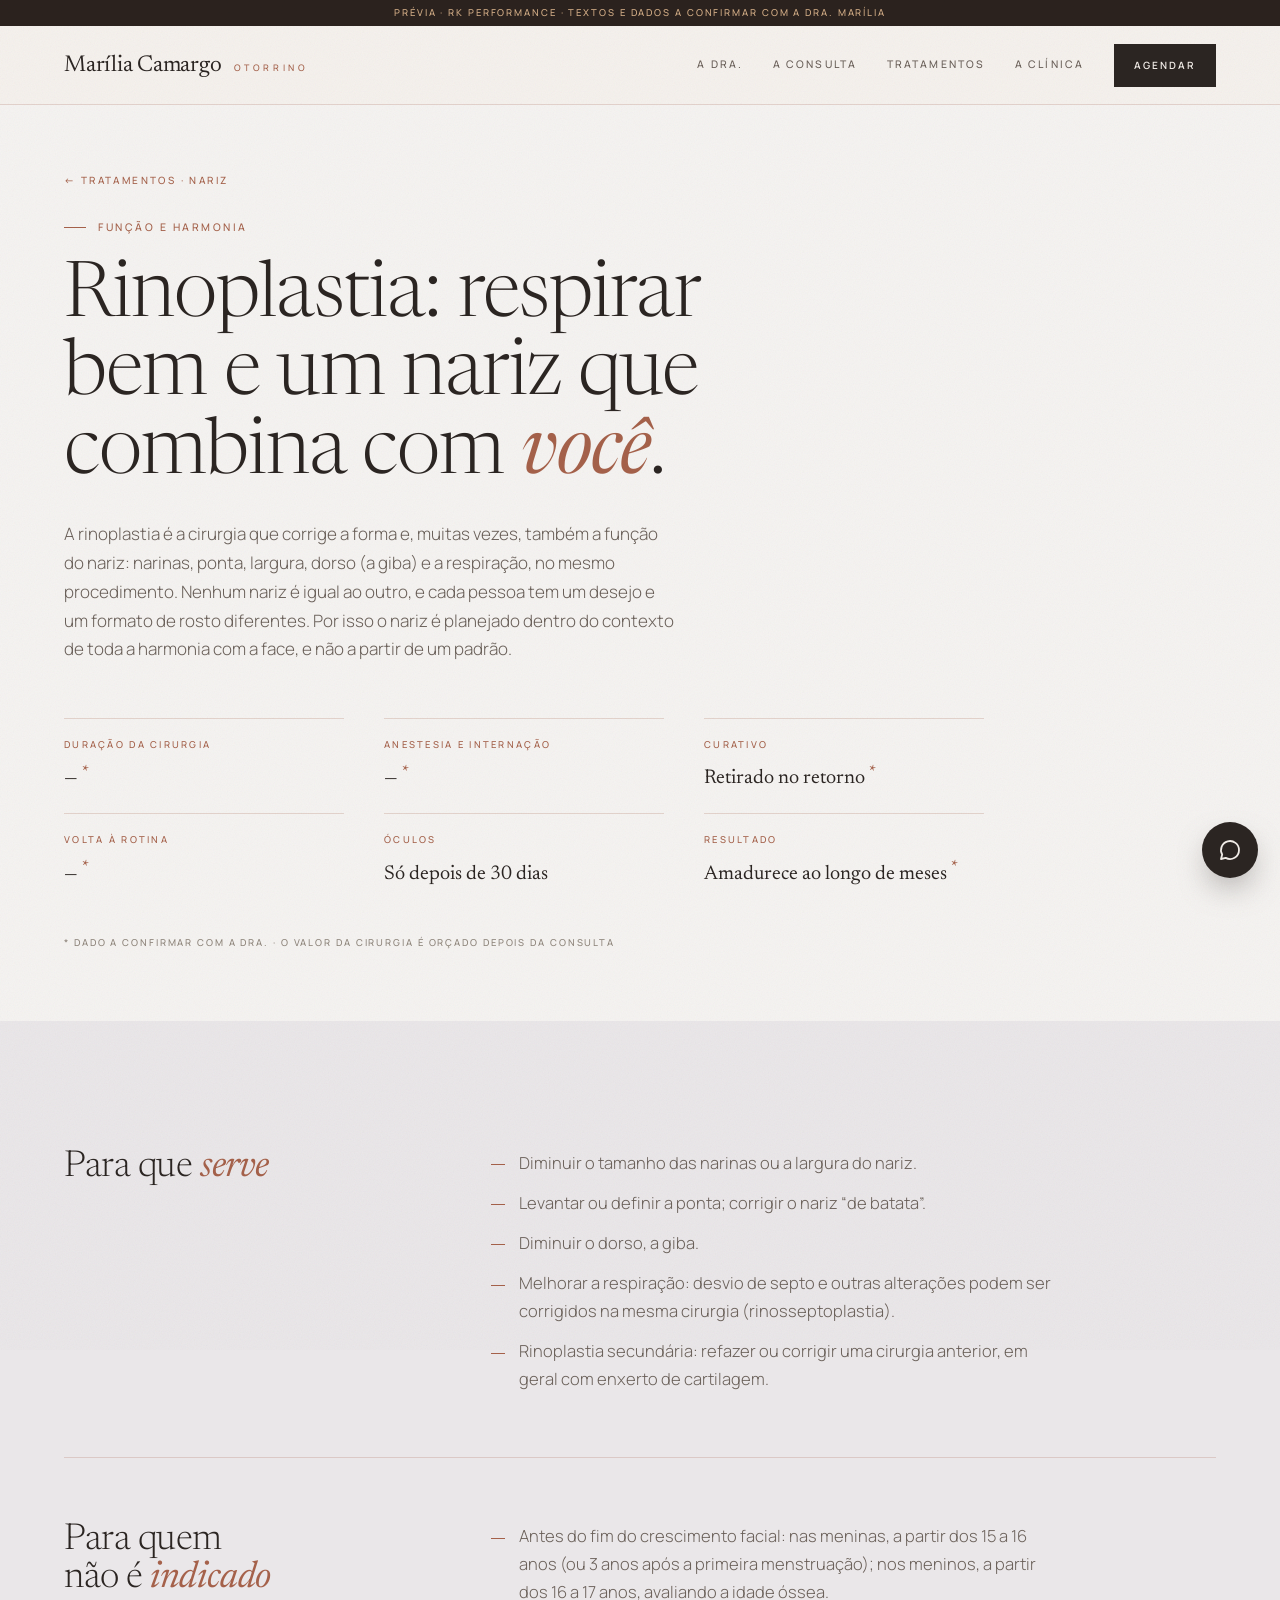
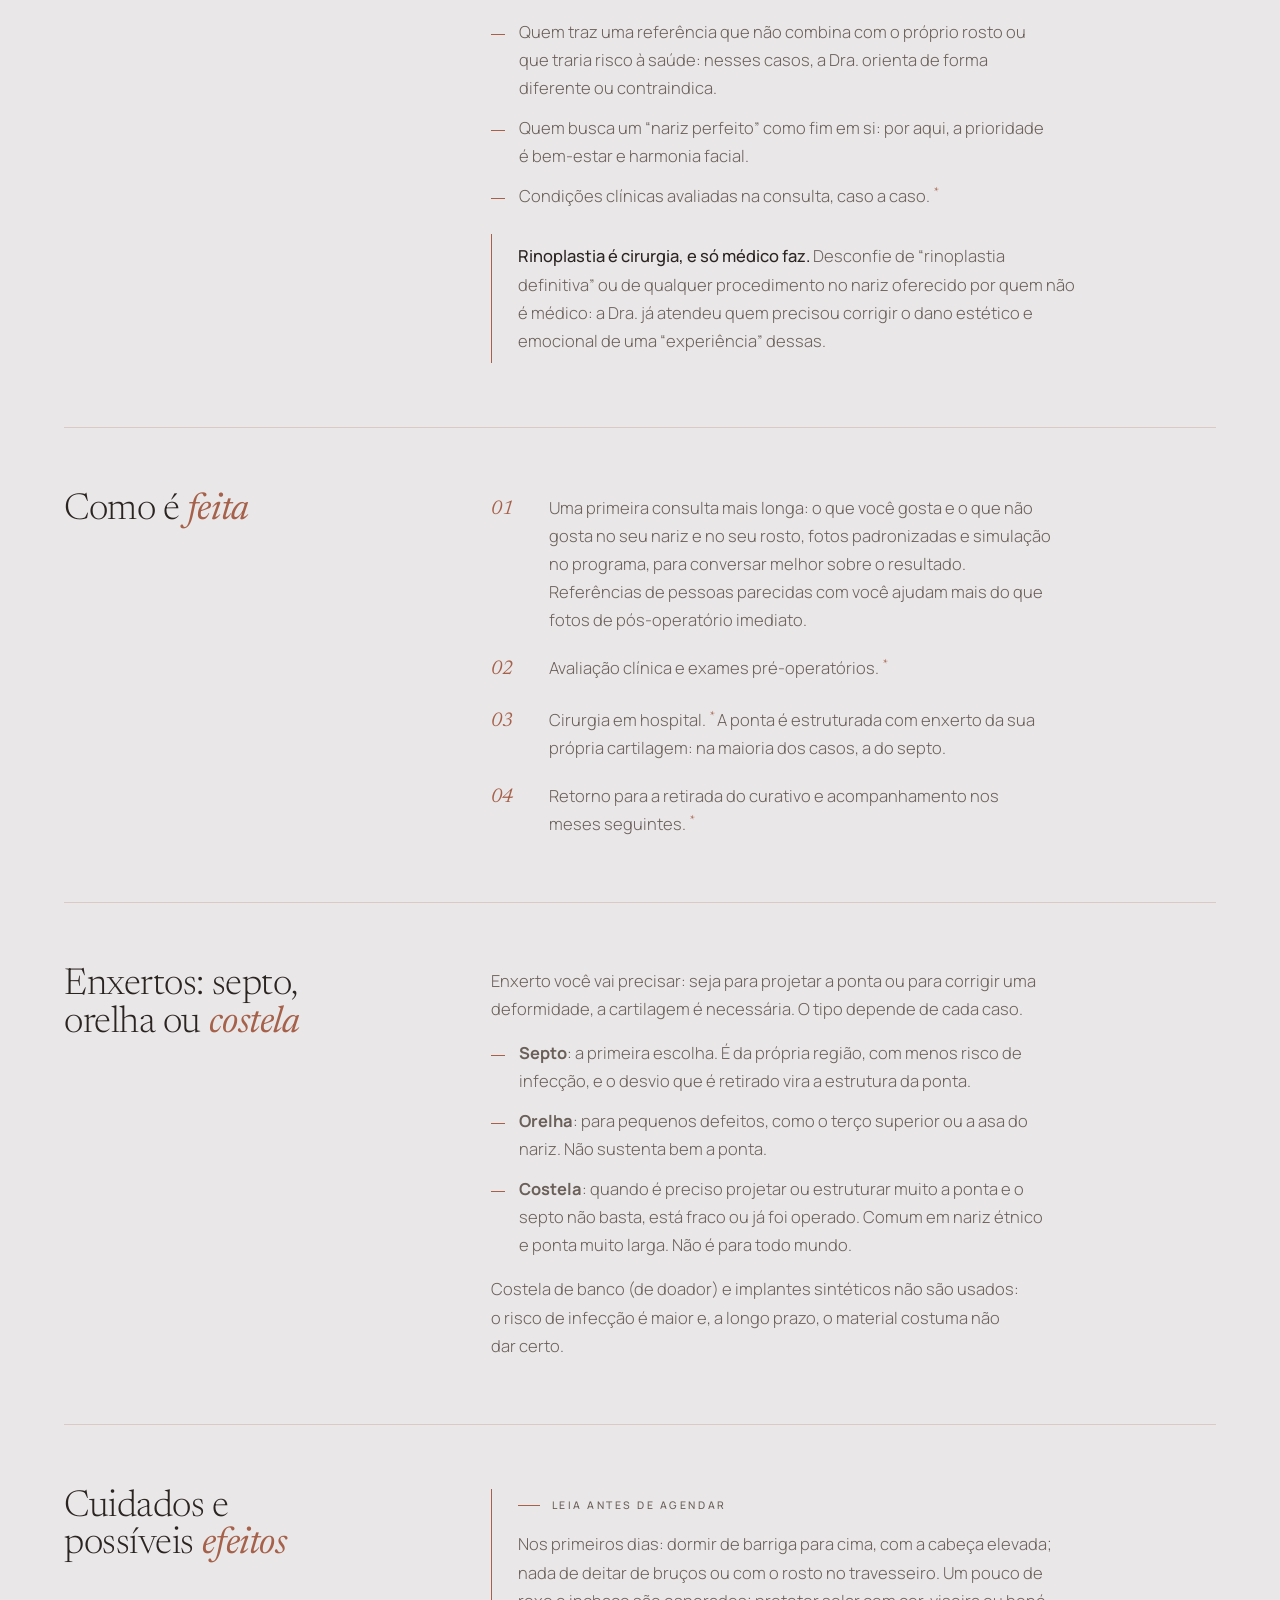
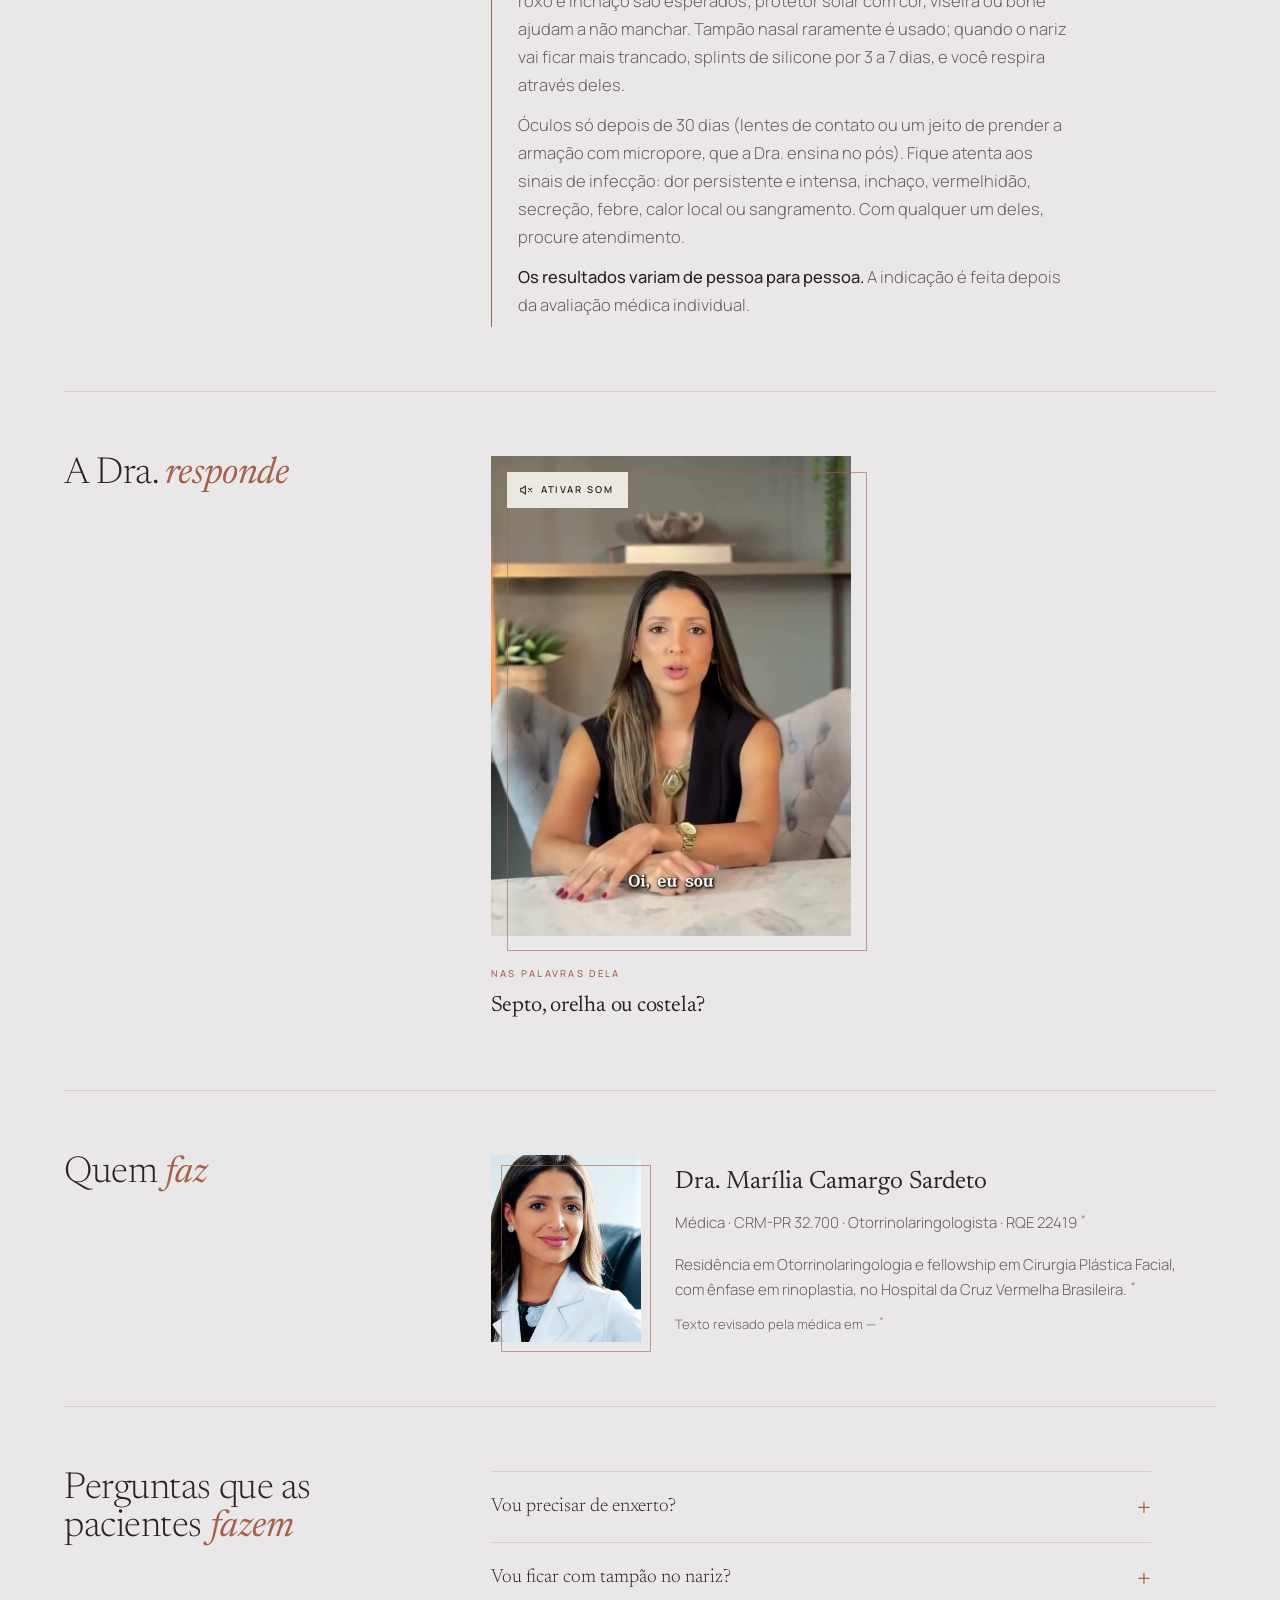
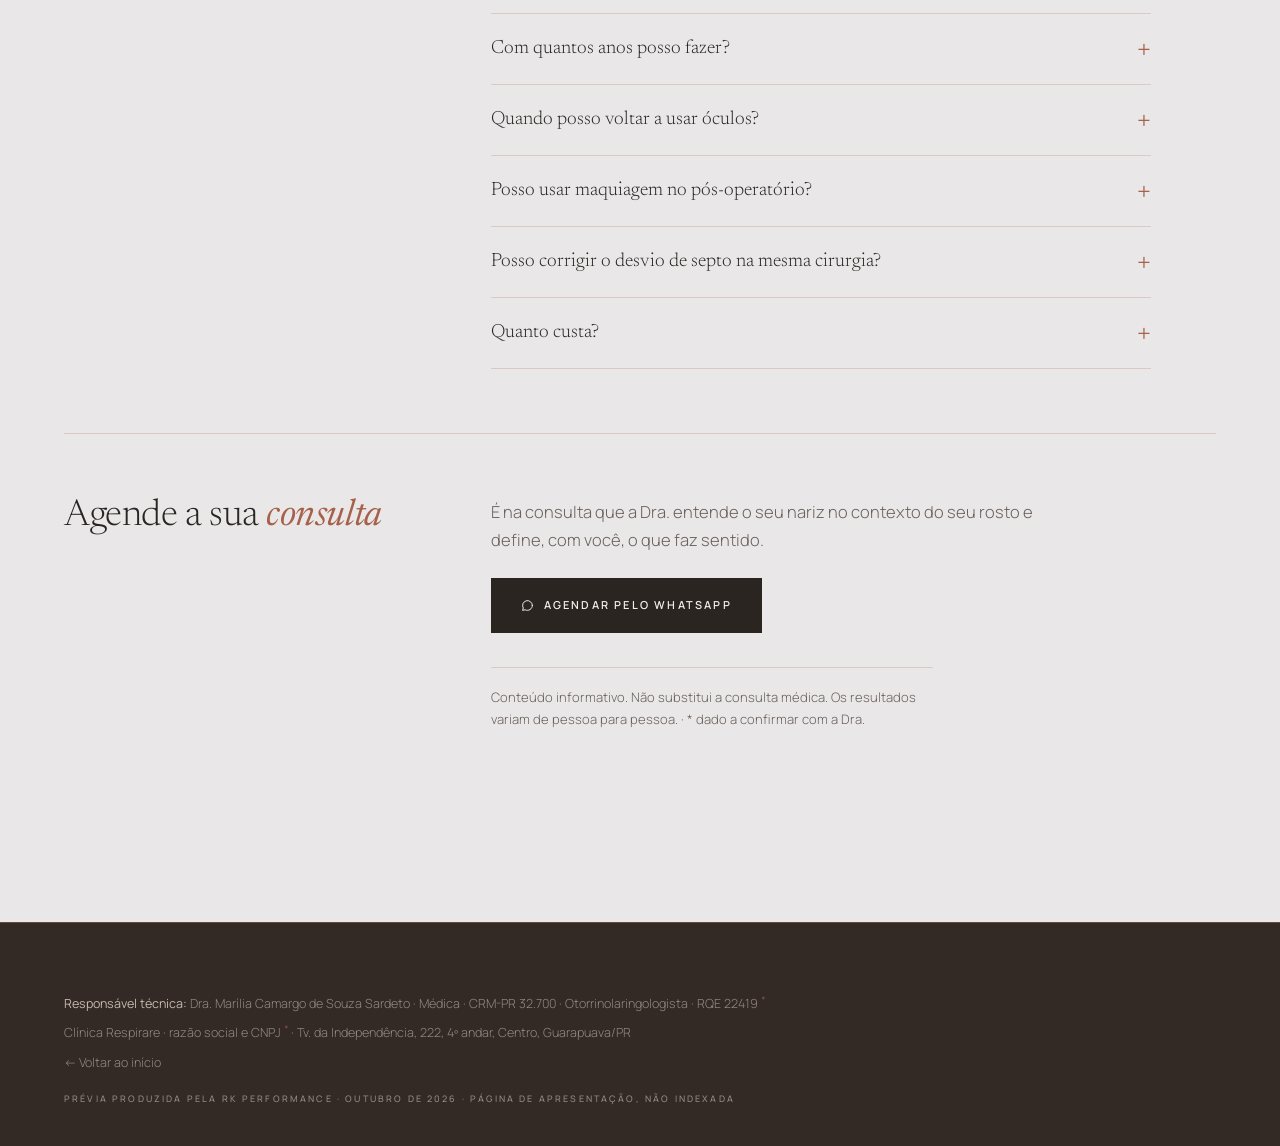
==== rinoplastia-guarapuava/index.html @ e353c678 "Prévia v1: home + página de rinoplastia (Dra. Marília Camargo, Guarapuava) Sistema visual claro (New" ====
<!DOCTYPE html>
<html lang="pt-BR">
<head>
<meta charset="utf-8">
<meta name="viewport" content="width=device-width, initial-scale=1, viewport-fit=cover">
<title>Rinoplastia em Guarapuava · Dra. Marília Camargo, Otorrinolaringologista</title>
<meta name="description" content="Rinoplastia com médica otorrinolaringologista e fellowship em cirurgia plástica facial, no Centro de Guarapuava. Para que serve, como é feita, enxertos, cuidados e dúvidas comuns. Dra. Marília Camargo, CRM-PR 32.700, RQE 22419.">
<meta name="robots" content="noindex, nofollow">
<meta name="theme-color" content="#F5F3F1">
<meta property="og:type" content="article">
<meta property="og:title" content="Rinoplastia em Guarapuava · Dra. Marília Camargo">
<meta property="og:description" content="Respirar bem e um nariz que combina com você. Função e harmonia na mesma cirurgia, com avaliação médica individual.">
<meta property="og:image" content="https://joaovitorrk.github.io/marilia-camargo-site/media/og.jpg">
<meta property="og:locale" content="pt_BR">
<link rel="icon" href="data:image/svg+xml,%3Csvg xmlns='http://www.w3.org/2000/svg' viewBox='0 0 64 64'%3E%3Ccircle cx='32' cy='32' r='32' fill='%23F5F3F1'/%3E%3Ctext x='32' y='41' font-family='Georgia,serif' font-style='italic' font-size='26' fill='%23A5614A' text-anchor='middle'%3EMC%3C/text%3E%3C/svg%3E">
<link rel="preconnect" href="https://fonts.googleapis.com">
<link rel="preconnect" href="https://fonts.gstatic.com" crossorigin>
<link href="https://fonts.googleapis.com/css2?family=Newsreader:ital,opsz,wght@0,6..72,300;0,6..72,400;1,6..72,300;1,6..72,400&family=Manrope:wght@300;400;500;600&display=swap" rel="stylesheet">
<link rel="stylesheet" href="../assets/site.css">
</head>
<body class="pagina">
<div class="grao" aria-hidden="true"></div>

<div class="aviso"><span class="longo">Prévia · RK Performance · textos e dados a confirmar com a Dra. Marília</span><span class="curto">Prévia · RK Performance · a confirmar</span></div>

<header class="topo solido" id="topo">
  <a class="marca" href="../" aria-label="Dra. Marília Camargo, início"><span class="n">Marília Camargo</span><span class="i">Otorrino</span></a>
  <nav aria-label="Seções">
    <a class="lk" href="../#sobre">A Dra.</a>
    <a class="lk" href="../#consulta">A consulta</a>
    <a class="lk" href="../#tratamentos">Tratamentos</a>
    <a class="lk" href="../#consultorio">A clínica</a>
    <a class="btn pq" href="#" data-demo="wa" data-msg="Olá! Vim pelo site — Rinoplastia. Quero agendar uma consulta com a Dra. Marília.">Agendar</a>
  </nav>
</header>

<main>
<section class="claro pagina-topo">
  <div class="wrap">
    <a class="voltar" href="../#tratamentos">← Tratamentos · Nariz</a>
    <p class="rot">Função e harmonia</p>
    <h1>Rinoplastia: respirar bem e um nariz que combina com <em>você</em>.</h1>
    <p class="lede">A rinoplastia é a cirurgia que corrige a forma e, muitas vezes, também a função do nariz: narinas, ponta, largura, dorso (a giba) e a respiração, no mesmo procedimento. Nenhum nariz é igual ao outro, e cada pessoa tem um desejo e um formato de rosto diferentes. Por isso o nariz é planejado dentro do contexto de toda a harmonia com a face, e não a partir de um padrão.</p>
    <dl class="ficha" aria-label="Ficha rápida">
      <div><dt>Duração da cirurgia</dt><dd>—<sup class="conf" title="A confirmar">*</sup></dd></div>
      <div><dt>Anestesia e internação</dt><dd>—<sup class="conf" title="A confirmar">*</sup></dd></div>
      <div><dt>Curativo</dt><dd>Retirado no retorno<sup class="conf" title="Prazo a confirmar">*</sup></dd></div>
      <div><dt>Volta à rotina</dt><dd>—<sup class="conf" title="A confirmar">*</sup></dd></div>
      <div><dt>Óculos</dt><dd>Só depois de 30 dias</dd></div>
      <div><dt>Resultado</dt><dd>Amadurece ao longo de meses<sup class="conf" title="A confirmar">*</sup></dd></div>
    </dl>
    <p class="nota-conf">* dado a confirmar com a Dra. · o valor da cirurgia é orçado depois da consulta</p>
  </div>
</section>

<section class="greige">
  <div class="wrap">

    <div class="bloco">
      <h2 class="rv">Para que <em>serve</em></h2>
      <div class="texto rv d1">
        <ul class="lista">
          <li>Diminuir o tamanho das narinas ou a largura do nariz.</li>
          <li>Levantar ou definir a ponta; corrigir o nariz “de batata”.</li>
          <li>Diminuir o dorso, a giba.</li>
          <li>Melhorar a respiração: desvio de septo e outras alterações podem ser corrigidos na mesma cirurgia (rinosseptoplastia).</li>
          <li>Rinoplastia secundária: refazer ou corrigir uma cirurgia anterior, em geral com enxerto de cartilagem.</li>
        </ul>
      </div>
    </div>

    <div class="bloco">
      <h2 class="rv">Para quem não é <em>indicado</em></h2>
      <div class="texto rv d1">
        <ul class="lista">
          <li>Antes do fim do crescimento facial: nas meninas, a partir dos 15 a 16 anos (ou 3 anos após a primeira menstruação); nos meninos, a partir dos 16 a 17 anos, avaliando a idade óssea.</li>
          <li>Quem traz uma referência que não combina com o próprio rosto ou que traria risco à saúde: nesses casos, a Dra. orienta de forma diferente ou contraindica.</li>
          <li>Quem busca um “nariz perfeito” como fim em si: por aqui, a prioridade é bem-estar e harmonia facial.</li>
          <li>Condições clínicas avaliadas na consulta, caso a caso.<sup class="conf" title="A confirmar">*</sup></li>
        </ul>
        <div class="aviso-bloco" style="margin-top:24px">
          <p><b>Rinoplastia é cirurgia, e só médico faz.</b> Desconfie de “rinoplastia definitiva” ou de qualquer procedimento no nariz oferecido por quem não é médico: a Dra. já atendeu quem precisou corrigir o dano estético e emocional de uma “experiência” dessas.</p>
        </div>
      </div>
    </div>

    <div class="bloco">
      <h2 class="rv">Como é <em>feita</em></h2>
      <div class="texto rv d1">
        <ol class="passos">
          <li><span>Uma primeira consulta mais longa: o que você gosta e o que não gosta no seu nariz e no seu rosto, fotos padronizadas e simulação no programa, para conversar melhor sobre o resultado. Referências de pessoas parecidas com você ajudam mais do que fotos de pós-operatório imediato.</span></li>
          <li><span>Avaliação clínica e exames pré-operatórios.<sup class="conf" title="A confirmar">*</sup></span></li>
          <li><span>Cirurgia em hospital.<sup class="conf" title="Hospital, anestesia e duração a confirmar">*</sup> A ponta é estruturada com enxerto da sua própria cartilagem: na maioria dos casos, a do septo.</span></li>
          <li><span>Retorno para a retirada do curativo e acompanhamento nos meses seguintes.<sup class="conf" title="Prazos a confirmar">*</sup></span></li>
        </ol>
      </div>
    </div>

    <div class="bloco">
      <h2 class="rv">Enxertos: septo, orelha ou <em>costela</em></h2>
      <div class="texto rv d1">
        <p>Enxerto você vai precisar: seja para projetar a ponta ou para corrigir uma deformidade, a cartilagem é necessária. O tipo depende de cada caso.</p>
        <ul class="lista" style="margin-top:16px">
          <li><b>Septo</b>: a primeira escolha. É da própria região, com menos risco de infecção, e o desvio que é retirado vira a estrutura da ponta.</li>
          <li><b>Orelha</b>: para pequenos defeitos, como o terço superior ou a asa do nariz. Não sustenta bem a ponta.</li>
          <li><b>Costela</b>: quando é preciso projetar ou estruturar muito a ponta e o septo não basta, está fraco ou já foi operado. Comum em nariz étnico e ponta muito larga. Não é para todo mundo.</li>
        </ul>
        <p style="margin-top:16px">Costela de banco (de doador) e implantes sintéticos não são usados: o risco de infecção é maior e, a longo prazo, o material costuma não dar certo.</p>
      </div>
    </div>

    <div class="bloco">
      <h2 class="rv">Cuidados e possíveis <em>efeitos</em></h2>
      <div class="texto rv d1">
        <div class="aviso-bloco">
          <p class="rot" style="margin-bottom:12px">Leia antes de agendar</p>
          <p>Nos primeiros dias: dormir de barriga para cima, com a cabeça elevada; nada de deitar de bruços ou com o rosto no travesseiro. Um pouco de roxo e inchaço são esperados; protetor solar com cor, viseira ou boné ajudam a não manchar. Tampão nasal raramente é usado; quando o nariz vai ficar mais trancado, splints de silicone por 3 a 7 dias, e você respira através deles.</p>
          <p style="margin-top:12px">Óculos só depois de 30 dias (lentes de contato ou um jeito de prender a armação com micropore, que a Dra. ensina no pós). Fique atenta aos sinais de infecção: dor persistente e intensa, inchaço, vermelhidão, secreção, febre, calor local ou sangramento. Com qualquer um deles, procure atendimento.</p>
          <p style="margin-top:12px"><b>Os resultados variam de pessoa para pessoa.</b> A indicação é feita depois da avaliação médica individual.</p>
        </div>
      </div>
    </div>

    <div class="bloco">
      <h2 class="rv">A Dra. <em>responde</em></h2>
      <div class="texto rv d1">
        <div class="vid">
          <div class="img"><video preload="none" poster="../media/responde-rino-poster.jpg" muted playsinline loop width="720" height="960" aria-label="Dra. Marília explicando os tipos de enxerto da rinoplastia: septo, orelha e costela"><source src="../media/responde-rino.mp4" type="video/mp4"></video></div>
          <button class="som" type="button" aria-pressed="false"><svg class="mudo" viewBox="0 0 24 24" fill="none" stroke="currentColor" stroke-width="1.8" stroke-linecap="round" stroke-linejoin="round" aria-hidden="true"><path d="M11 5 6 9H3v6h3l5 4z"/><path d="m22 9-6 6M16 9l6 6"/></svg><svg class="alto" viewBox="0 0 24 24" fill="none" stroke="currentColor" stroke-width="1.8" stroke-linecap="round" stroke-linejoin="round" aria-hidden="true"><path d="M11 5 6 9H3v6h3l5 4z"/><path d="M15.5 8.5a5 5 0 0 1 0 7M19 5a10 10 0 0 1 0 14"/></svg><span>Ativar som</span></button>
          <div class="leg"><small>Nas palavras dela</small><b>Septo, orelha ou costela?</b></div>
        </div>
      </div>
    </div>

    <div class="bloco">
      <h2 class="rv">Quem <em>faz</em></h2>
      <div class="texto rv d1">
        <div class="quem-faz">
          <div class="quadro r45"><div class="img"><img src="../media/retrato.jpg" width="884" height="1179" alt="Dra. Marília Camargo" loading="lazy"></div></div>
          <div>
            <b>Dra. Marília Camargo Sardeto</b>
            <p>Médica · CRM-PR 32.700 · Otorrinolaringologista · RQE 22419<sup class="conf" title="A confirmar">*</sup></p>
            <p>Residência em Otorrinolaringologia e fellowship em Cirurgia Plástica Facial, com ênfase em rinoplastia, no Hospital da Cruz Vermelha Brasileira.<sup class="conf" title="A confirmar">*</sup></p>
            <p style="margin-top:10px;font-size:13px">Texto revisado pela médica em —<sup class="conf" title="Data a confirmar">*</sup></p>
          </div>
        </div>
      </div>
    </div>

    <div class="bloco">
      <h2 class="rv">Perguntas que as pacientes <em>fazem</em></h2>
      <div class="texto rv d1">
        <div class="faq">
          <details><summary>Vou precisar de enxerto?</summary><p>Sim, no mínimo do septo. A cartilagem é necessária para projetar a ponta ou corrigir deformidades. Costela ou orelha dependem do que você quer e do que precisa ser feito no seu nariz.</p></details>
          <details><summary>Vou ficar com tampão no nariz?</summary><p>Hoje raramente. Quando sabemos que o nariz vai ficar mais inchado e trancado, usamos splints nasais de silicone por 3 a 7 dias, e você respira através deles. A respiração fica um pouco restrita, mas não zero, e volta ao tirar.</p></details>
          <details><summary>Com quantos anos posso fazer?</summary><p>Meninas, a partir dos 15 a 16 anos, ou 3 anos após o início da menstruação. Meninos, a partir dos 16 a 17 anos, quando a formação facial está terminando, avaliando a idade óssea.</p></details>
          <details><summary>Quando posso voltar a usar óculos?</summary><p>Depois de 30 dias, para garantir uma boa cicatrização e não machucar o dorso. Se você não pode usar lentes, a Dra. ensina no pós um jeito de prender a armação com micropore.</p></details>
          <details><summary>Posso usar maquiagem no pós-operatório?</summary><p>Pode, mesmo com um pouco de roxo. A pele pode ficar mais oleosa. Protetor solar com cor e proteção do sol por alguns dias ajudam a não manchar.</p></details>
          <details><summary>Posso corrigir o desvio de septo na mesma cirurgia?</summary><p>Sim. É a rinosseptoplastia: a cartilagem do septo que é retirada vira a estrutura da ponta, e a respiração é tratada junto com a forma.</p></details>
          <details><summary>Quanto custa?</summary><p>O valor depende do que precisa ser feito e é orçado depois da consulta. O valor da consulta é informado no agendamento.<sup class="conf" title="A confirmar">*</sup></p></details>
        </div>
      </div>
    </div>

    <div class="bloco">
      <h2 class="rv">Agende a sua <em>consulta</em></h2>
      <div class="texto rv d1">
        <p>É na consulta que a Dra. entende o seu nariz no contexto do seu rosto e define, com você, o que faz sentido.</p>
        <div class="acoes" style="margin-top:24px">
          <a class="btn" href="#" data-demo="wa" data-msg="Olá! Vim pelo site — Rinoplastia. Quero agendar uma consulta com a Dra. Marília."><svg viewBox="0 0 24 24" fill="none" stroke="currentColor" stroke-width="1.8" stroke-linecap="round" stroke-linejoin="round" aria-hidden="true"><path d="M21 12a9 9 0 0 1-13.3 7.9L3 21l1.2-4.5A9 9 0 1 1 21 12z"/></svg>Agendar pelo WhatsApp</a>
        </div>
        <p class="aviso-info">Conteúdo informativo. Não substitui a consulta médica. Os resultados variam de pessoa para pessoa. · * dado a confirmar com a Dra.</p>
      </div>
    </div>

  </div>
</section>
</main>

<footer>
  <div class="wrap">
    <div class="legal" style="margin-top:0;padding-top:0;border-top:0">
      <p><b>Responsável técnica:</b> Dra. Marília Camargo de Souza Sardeto · Médica · CRM-PR 32.700 · Otorrinolaringologista · RQE 22419<sup class="conf">*</sup></p>
      <p>Clínica Respirare · razão social e CNPJ<sup class="conf">*</sup> · Tv. da Independência, 222, 4º andar, Centro, Guarapuava/PR</p>
      <p><a href="../">← Voltar ao início</a></p>
    </div>
    <p class="rk">Prévia produzida pela RK Performance · outubro de 2026 · página de apresentação, não indexada</p>
  </div>
</footer>

<a class="flut" href="#" data-demo="wa" data-msg="Olá! Vim pelo site — Rinoplastia. Quero agendar uma consulta com a Dra. Marília." aria-label="Agendar pelo WhatsApp"><svg viewBox="0 0 24 24" fill="none" stroke="currentColor" stroke-width="1.8" stroke-linecap="round" stroke-linejoin="round" aria-hidden="true"><path d="M21 12a9 9 0 0 1-13.3 7.9L3 21l1.2-4.5A9 9 0 1 1 21 12z"/></svg></a>

<dialog class="demo" id="demo" aria-labelledby="demo-tit">
  <div class="in">
    <p class="rot">Prévia de apresentação</p>
    <h3 id="demo-tit">Agendar pelo WhatsApp</h3>
    <p id="demo-txt">No site final, este botão abre o WhatsApp da clínica com a mensagem já escrita:</p>
    <blockquote id="demo-msg">Olá! Vim pelo site — Rinoplastia. Quero agendar uma consulta com a Dra. Marília.</blockquote>
    <div class="acoes">
      <a class="btn" href="https://wa.me/5542999246208?text=Vi%20a%20pr%C3%A9via%20do%20site%20da%20Dra.%20Mar%C3%ADlia%20Camargo" target="_blank" rel="noopener">Falar com a RK</a>
      <button class="btn linha" type="button" data-fecha>Fechar</button>
    </div>
  </div>
</dialog>

<script src="../assets/site.js"></script>
</body>
</html>
---- assets/site.css ----
/* Dra. Marília Camargo · Otorrinolaringologia e rinoplastia · prévia RK Performance · v1 (08/10/2026)
   Sistema visual claro da prévia da Dra. Luara Cabral (o João pediu este design), com a paleta medida nas fotos dela e da
   Clínica Respirare: névoa clara e lilás-cinza das artes, madeira clara, mármore, latão e a terracota dos posts.
   Assinatura: o perfil de rosto (linha única, como o logo da Respirare) na abertura, no lugar do laço de luz. */
:root{
  --fundo:#F5F3F1; --fundo-2:#EAE7E9; --fundo-3:#DED9D8;
  --noite:#2B221E; --noite-2:#342A25;
  --ink:#2B2522; --ink-2:#6A6059; --ink-3:#8F867C;
  --papel:#F3EEE9; --papel-2:#C4B8AE; --papel-3:#938880;
  --cobre:#A5614A; --cobre-2:#CB8974; --cobre-3:#7E4634;
  --champ:#D4AE87; --champ-2:#EBD8C0; --champ-3:#9A7047;
  --led:#F0C48E;
  --hair:rgba(165,97,74,.22); --hair-dark:rgba(212,174,135,.26);
  --display:"Newsreader",Georgia,"Times New Roman",serif;
  --sans:"Manrope",system-ui,-apple-system,"Segoe UI",sans-serif;
  --pad:clamp(22px,5vw,80px); --max:1280px; --topo:78px; --aviso:26px;
}
*{box-sizing:border-box;margin:0;padding:0}
html{scroll-behavior:smooth;-webkit-text-size-adjust:100%}
body{background:var(--fundo);color:var(--ink);font-family:var(--sans);font-size:16.5px;line-height:1.7;font-weight:300;
  font-variant-numeric:lining-nums;-webkit-font-smoothing:antialiased;overflow-x:hidden}
img,video{display:block;max-width:100%}
a{color:inherit;text-decoration:none}
button{font:inherit;color:inherit;background:none;border:0;cursor:pointer}
h1,h2,h3{font-family:var(--display);font-weight:300;line-height:1.02;letter-spacing:-.012em;text-wrap:balance}
h1 em,h2 em,h3 em,.it{font-style:italic;font-weight:400;color:var(--cobre)}
.escuro h1 em,.escuro h2 em,.escuro h3 em,.escuro .it{color:var(--champ)}
p{text-wrap:pretty}
.wrap{max-width:var(--max);margin:0 auto;padding:0 var(--pad);position:relative;z-index:1}
::selection{background:var(--cobre);color:var(--papel)}
.so-cel{display:none}

/* rótulos */
.rot{font-family:var(--sans);font-weight:500;font-size:10.5px;letter-spacing:.24em;text-transform:uppercase;color:var(--cobre);margin-bottom:22px;display:flex;align-items:center;gap:12px}
.rot::before{content:"";width:22px;height:1px;background:var(--cobre);flex:none}
.rot.c{justify-content:center}
.escuro .rot{color:var(--champ)}.escuro .rot::before{background:var(--champ)}
.caps{font-family:var(--sans);font-weight:500;font-size:10.5px;letter-spacing:.22em;text-transform:uppercase}
sup.conf{font-family:var(--display);font-style:italic;color:var(--cobre);font-size:.9em;line-height:0;vertical-align:.35em;margin-left:2px;cursor:help}
.escuro sup.conf{color:var(--champ)}
.nota-conf{font-family:var(--sans);font-weight:500;font-size:9.5px;letter-spacing:.2em;text-transform:uppercase;color:var(--ink-3);margin-top:26px}
.escuro .nota-conf{color:var(--papel-3)}

/* grão de filme, bem leve */
.grao{position:fixed;inset:-50%;pointer-events:none;z-index:70;opacity:.07;mix-blend-mode:multiply;
  background-image:url("data:image/svg+xml,%3Csvg xmlns='http://www.w3.org/2000/svg' width='220' height='220'%3E%3Cfilter id='n'%3E%3CfeTurbulence type='fractalNoise' baseFrequency='.85' numOctaves='3' stitchTiles='stitch'/%3E%3C/filter%3E%3Crect width='100%25' height='100%25' filter='url(%23n)'/%3E%3C/svg%3E");
  animation:grao 1.2s steps(6) infinite}
@keyframes grao{0%{transform:translate(0,0)}20%{transform:translate(-3%,2%)}40%{transform:translate(2%,-3%)}60%{transform:translate(-2%,-1%)}80%{transform:translate(3%,3%)}100%{transform:translate(0,0)}}

/* aviso de prévia */
.aviso{position:fixed;top:0;left:0;right:0;z-index:62;height:var(--aviso);display:flex;align-items:center;justify-content:center;padding:0 12px;
  background:var(--noite);color:var(--champ);font-family:var(--sans);font-weight:500;font-size:9.5px;letter-spacing:.2em;text-transform:uppercase;text-align:center;white-space:nowrap;overflow:hidden;text-overflow:ellipsis}
.aviso .curto{display:none}

/* abertura: o nome e a linha do perfil (o rosto de lado, como no logo da Respirare), sobre névoa clara */
.intro{display:none}
.js .intro{display:grid;position:fixed;inset:0;z-index:90;background:var(--fundo);place-items:center;pointer-events:none;animation:intro-sai .7s 1.7s ease both}
.intro .nome{font-family:var(--display);font-weight:300;color:var(--ink);font-size:clamp(34px,5vw,60px);letter-spacing:-.01em;text-align:center;animation:intro-nome 1.1s .25s ease both;position:relative;z-index:2}
.intro .nome em{font-style:italic;font-weight:400;color:var(--cobre)}
.intro .nome small{display:block;font-family:var(--sans);font-weight:500;font-size:10px;letter-spacing:.4em;text-transform:uppercase;color:var(--cobre);margin-top:16px}
.intro .laco{position:absolute;left:50%;top:50%;width:auto;height:min(72vh,560px);transform:translate(-50%,-50%);z-index:1}
.intro .laco path{fill:none;stroke:var(--cobre);stroke-width:1.1;stroke-linecap:round;stroke-linejoin:round;stroke-dasharray:1400;stroke-dashoffset:1400;opacity:.75;animation:laco 1.6s .05s cubic-bezier(.2,.7,.2,1) both}
@keyframes laco{to{stroke-dashoffset:0}}
@keyframes intro-nome{from{opacity:0;transform:translateY(10px)}to{opacity:1;transform:none}}
@keyframes intro-sai{to{opacity:0;visibility:hidden}}

/* topo */
.topo{position:fixed;top:var(--aviso);left:0;right:0;z-index:60;height:var(--topo);display:flex;align-items:center;justify-content:space-between;gap:20px;
  padding:0 var(--pad);transition:background .4s,box-shadow .4s}
.topo.solido{background:rgba(245,241,236,.88);backdrop-filter:blur(12px);-webkit-backdrop-filter:blur(12px);box-shadow:0 1px 0 var(--hair)}
.topo .marca{display:flex;align-items:baseline;gap:12px;line-height:1}
.topo .marca .n{font-family:var(--display);font-weight:400;font-size:23px;letter-spacing:-.01em;color:var(--ink)}
.topo .marca .i{font-family:var(--sans);font-weight:500;font-size:9px;letter-spacing:.4em;text-transform:uppercase;color:var(--cobre)}
.topo nav{display:flex;align-items:center;gap:30px}
.topo nav a.lk{font-family:var(--sans);font-weight:500;font-size:10.5px;letter-spacing:.2em;text-transform:uppercase;color:var(--ink-2);transition:color .3s}
.topo nav a.lk:hover{color:var(--cobre)}

/* botões: sólidos e retos */
.btn{display:inline-flex;align-items:center;justify-content:center;gap:10px;font-family:var(--sans);font-weight:600;font-size:11px;letter-spacing:.2em;text-transform:uppercase;
  padding:18px 30px;background:var(--ink);color:var(--papel);transition:background .3s,transform .3s,color .3s;white-space:nowrap}
.btn:hover{background:var(--cobre);transform:translateY(-1px)}
.btn svg{width:13px;height:13px}
.btn.linha{background:transparent;color:var(--ink);border:1px solid var(--cobre)}
.btn.linha:hover{background:var(--cobre);color:var(--papel)}
.btn.pq{padding:13px 20px;font-size:10px}
.escuro .btn{background:var(--papel);color:var(--ink)}
.escuro .btn:hover{background:var(--champ)}
.escuro .btn.linha{background:transparent;color:var(--papel);border-color:var(--champ)}
.escuro .btn.linha:hover{background:var(--champ);color:var(--ink)}
.acoes{display:flex;flex-wrap:wrap;gap:14px;align-items:center}

/* seções */
section{position:relative;padding:clamp(84px,10vw,132px) 0}
.claro{background:var(--fundo)}
.greige{background:var(--fundo-2)}
.escuro{background:var(--noite);color:var(--papel)}
.escuro p{color:var(--papel-2)}
h2{font-size:clamp(36px,4.3vw,66px);margin-bottom:26px;max-width:13em}
.lede{font-size:clamp(17px,1.25vw,19.5px);color:var(--ink-2);max-width:34em;font-weight:300}
.escuro .lede{color:var(--papel-2)}
.texto p{color:var(--ink-2);max-width:34em}
.texto p+p{margin-top:16px}

/* moldura deslocada (o quadro): a foto com um fio de cobre deslocado, em vez de cantoneiras */
.quadro{position:relative}
.quadro .img{position:relative;overflow:hidden;aspect-ratio:3/4;background:var(--fundo-3)}
.quadro.r45 .img{aspect-ratio:4/5}
.quadro.r43 .img{aspect-ratio:4/3}
.quadro .img img,.quadro .img video{width:100%;height:100%;object-fit:cover}
.quadro::after{content:"";position:absolute;inset:0;border:1px solid var(--cobre);transform:translate(16px,16px);opacity:.6;pointer-events:none;transition:transform .6s cubic-bezier(.2,.7,.2,1)}
.quadro:hover::after{transform:translate(10px,10px)}
.escuro .quadro::after{border-color:var(--champ)}
.quadro .leg{margin-top:30px;font-family:var(--sans);font-weight:500;font-size:9.5px;letter-spacing:.24em;text-transform:uppercase;color:var(--ink-3)}
.escuro .quadro .leg{color:var(--papel-3)}

/* primeira tela: dividida, clara, retrato à direita */
.hero{min-height:100svh;display:flex;align-items:center;padding:calc(var(--aviso) + var(--topo) + 34px) 0 70px;overflow:hidden}
.hero::before{content:"";position:absolute;inset:0;background:radial-gradient(60% 55% at 88% 18%,rgba(205,177,144,.32),transparent 70%),radial-gradient(40% 40% at 8% 92%,rgba(120,81,69,.08),transparent 70%);pointer-events:none}
.hero .wrap{width:100%;display:grid;grid-template-columns:1.05fr .95fr;grid-template-areas:"cabeca quadro" "texto quadro";column-gap:clamp(36px,6vw,100px);row-gap:0;align-items:center}
.hero .cabeca{grid-area:cabeca;align-self:end}
.hero .texto{grid-area:texto;align-self:start}
.hero .quadro{grid-area:quadro}
.hero h1{font-size:clamp(58px,7.6vw,112px);margin:0 0 28px}
.hero .sub{font-size:clamp(17px,1.3vw,20px);color:var(--ink-2);max-width:29em;margin-bottom:34px}
.hero .quem{font-family:var(--sans);font-weight:500;font-size:10.5px;letter-spacing:.22em;text-transform:uppercase;color:var(--cobre);margin-bottom:36px;line-height:2}
.hero .google{display:inline-flex;align-items:center;gap:12px;margin-top:36px;font-family:var(--sans);font-weight:500;font-size:10.5px;letter-spacing:.2em;text-transform:uppercase;color:var(--ink-2);transition:color .3s}
.hero .google b{font-family:var(--display);font-weight:400;font-size:24px;letter-spacing:0;color:var(--ink)}
.hero .google .est{color:var(--cobre);letter-spacing:.14em;font-size:12px}
.hero .google:hover{color:var(--cobre)}
.hero .quadro{max-width:500px;margin-left:auto}
.hero .quadro .img img{animation:kb 26s ease-out both;transform-origin:50% 30%}
@keyframes kb{from{transform:scale(1)}to{transform:scale(1.07)}}

/* faixa de credenciais, logo abaixo da primeira tela */
.cred{background:var(--fundo-2);border-top:1px solid var(--hair);border-bottom:1px solid var(--hair)}
.cred .wrap{display:grid;grid-template-columns:repeat(3,1fr);gap:24px;padding-top:24px;padding-bottom:24px}
.cred div{display:flex;align-items:baseline;gap:12px;font-family:var(--sans);font-weight:500;font-size:10.5px;letter-spacing:.2em;text-transform:uppercase;color:var(--ink-2)}
.cred b{font-family:var(--display);font-weight:400;font-size:21px;letter-spacing:0;text-transform:none;color:var(--ink)}

/* sobre */
.sobre .wrap{display:grid;grid-template-columns:7fr 5fr;gap:clamp(36px,7vw,110px);align-items:center}
.sobre .quadro{max-width:440px;margin-left:auto}
.cita{font-family:var(--display);font-style:italic;font-weight:400;font-size:clamp(24px,2.3vw,33px);line-height:1.25;color:var(--cobre);max-width:19em;margin:34px 0 0;padding-left:26px;border-left:1px solid var(--cobre)}
.fatos{list-style:none;margin-top:36px;display:grid;gap:11px;max-width:34em}
.fatos li{display:flex;gap:14px;align-items:baseline;font-size:15.5px;color:var(--ink-2)}
.fatos li::before{content:"";width:18px;height:1px;background:var(--cobre);flex:none;position:relative;top:-4px}

/* a consulta: linha do tempo horizontal */
.etapas{display:grid;grid-template-columns:repeat(4,1fr);gap:0 clamp(24px,3vw,48px);margin-top:60px;list-style:none;position:relative}
.etapas::before{content:"";position:absolute;left:0;right:0;top:7px;height:1px;background:var(--hair)}
.etapas li{padding-top:36px;position:relative}
.etapas li::before{content:"";position:absolute;left:0;top:0;width:15px;height:15px;border-radius:50%;background:var(--fundo);border:1px solid var(--cobre)}
.etapas li::after{content:"";position:absolute;left:4px;top:4px;width:7px;height:7px;border-radius:50%;background:var(--cobre)}
.etapas .n{font-family:var(--display);font-style:italic;font-weight:400;font-size:36px;color:var(--cobre);display:block;margin-bottom:10px;line-height:1}
.etapas h3{font-family:var(--sans);font-weight:600;font-size:17px;letter-spacing:.01em;line-height:1.3;margin-bottom:8px;color:var(--ink)}
.etapas p{font-size:15px;color:var(--ink-2);max-width:22em}

/* tratamentos: grade sem caixas */
.trat-grid{display:grid;grid-template-columns:repeat(4,1fr);gap:50px clamp(24px,3vw,48px);margin-top:64px}
.trat{display:block;color:var(--ink)}
.trat .r{display:block;width:26px;height:1px;background:var(--cobre);margin-bottom:18px;transition:width .4s}
.trat:hover .r{width:54px}
.trat .g{display:block;font-family:var(--sans);font-weight:500;font-size:9.5px;letter-spacing:.22em;text-transform:uppercase;color:var(--ink-3);margin-bottom:12px}
.trat h3{font-size:clamp(23px,1.9vw,28px);margin-bottom:10px;letter-spacing:-.01em}
.trat p{font-size:14.5px;color:var(--ink-2)}
.trat .ver{display:inline-block;margin-top:16px;font-family:var(--sans);font-weight:600;font-size:10px;letter-spacing:.2em;text-transform:uppercase;color:var(--cobre);border-bottom:1px solid var(--cobre);padding-bottom:4px}
.trat .breve{display:inline-block;margin-top:16px;font-family:var(--sans);font-weight:500;font-size:9px;letter-spacing:.22em;text-transform:uppercase;color:var(--ink-3)}
a.trat:hover h3{color:var(--cobre)}

/* por idade (escuro) */
.idades{display:grid;grid-template-columns:repeat(4,1fr);gap:36px clamp(22px,3vw,46px);margin-top:60px;list-style:none}
.idades li{border-top:1px solid var(--hair-dark);padding-top:24px}
.idades .n{font-family:var(--display);font-weight:300;font-size:clamp(42px,4.2vw,60px);color:var(--papel);line-height:1;display:block;letter-spacing:-.02em}
.idades .n small{display:block;font-family:var(--sans);font-weight:500;font-size:9.5px;letter-spacing:.3em;text-transform:uppercase;color:var(--champ);margin-top:12px}
.idades b{display:block;font-family:var(--display);font-style:italic;font-weight:400;font-size:21px;color:var(--champ-2);margin:20px 0 12px;line-height:1.3}
.idades ul{list-style:none;display:grid;gap:8px}
.idades ul li{border:0;padding:0 0 0 20px;position:relative;font-size:14.5px;color:var(--papel-2)}
.idades ul li::before{content:"";position:absolute;left:0;top:.8em;width:10px;height:1px;background:var(--champ)}
.idades p{margin-top:14px;font-size:14px;color:var(--papel-3)}
.obs{margin-top:54px;padding-top:28px;border-top:1px solid var(--hair-dark);font-family:var(--display);font-style:italic;font-weight:400;font-size:clamp(19px,1.6vw,23px);line-height:1.4;color:var(--papel-2);max-width:40em}
.obs small{display:block;font-family:var(--sans);font-style:normal;font-weight:500;font-size:9.5px;letter-spacing:.24em;text-transform:uppercase;color:var(--champ);margin-top:14px}

/* perguntas: vídeo com som à esquerda, respostas numeradas à direita */
.perguntas .wrap{display:grid;grid-template-columns:5fr 7fr;gap:clamp(36px,6vw,100px);align-items:start}
.vid{position:relative;max-width:400px}
.vid .img{position:relative;overflow:hidden;aspect-ratio:3/4;background:#000}
.vid .img video{width:100%;height:100%;object-fit:cover;pointer-events:none}
.vid::after{content:"";position:absolute;left:0;right:0;top:0;aspect-ratio:3/4;border:1px solid var(--cobre);transform:translate(16px,16px);opacity:.6;pointer-events:none}
video::-webkit-media-controls,video::-webkit-media-controls-panel,video::-webkit-media-controls-overlay-play-button,video::-webkit-media-controls-start-playback-button{display:none!important;-webkit-appearance:none;opacity:0}
.vid .leg{margin-top:30px;display:flex;flex-direction:column;gap:6px}
.vid .leg small{font-family:var(--sans);font-weight:500;font-size:9.5px;letter-spacing:.24em;text-transform:uppercase;color:var(--cobre)}
.vid .leg b{font-family:var(--display);font-weight:400;font-size:22px;letter-spacing:-.01em;color:var(--ink)}
.som{position:absolute;top:16px;left:16px;z-index:3;display:flex;align-items:center;gap:8px;background:rgba(245,241,236,.92);backdrop-filter:blur(6px);-webkit-backdrop-filter:blur(6px);
  padding:10px 14px 10px 12px;color:var(--ink);font-family:var(--sans);font-weight:600;font-size:9.5px;letter-spacing:.2em;text-transform:uppercase;transition:background .3s,color .3s}
.som:hover{background:var(--cobre);color:var(--papel)}
.som svg{width:14px;height:14px}
.som .alto,.som[aria-pressed="true"] .mudo{display:none}
.som[aria-pressed="true"] .alto{display:block}
.som[aria-pressed="true"]{background:var(--cobre);color:var(--papel)}
.qa{list-style:none;display:grid;gap:36px;margin-top:10px}
.qa li{display:grid;grid-template-columns:46px 1fr;gap:16px;padding-top:26px;border-top:1px solid var(--hair)}
.qa li:first-child{border-top:0;padding-top:0}
.qa .n{font-family:var(--display);font-style:italic;font-weight:400;font-size:22px;color:var(--cobre);line-height:1.35}
.qa .p{font-family:var(--display);font-weight:300;font-size:clamp(22px,1.8vw,27px);line-height:1.22;margin-bottom:10px;color:var(--ink);letter-spacing:-.01em}
.qa .r{font-size:15.5px;color:var(--ink-2);max-width:32em}

/* nas palavras dela */
.frase-sec{text-align:center}
.aspas{font-family:var(--display);font-style:italic;font-size:110px;line-height:.5;color:var(--champ);display:block;margin-bottom:34px}
.frase{font-family:var(--display);font-weight:300;font-size:clamp(28px,3.4vw,52px);line-height:1.15;max-width:19em;margin:0 auto;letter-spacing:-.012em}
.quem-disse{margin-top:34px;font-family:var(--sans);font-weight:500;font-size:10px;letter-spacing:.24em;text-transform:uppercase;color:var(--ink-3)}

/* faixa do Google */
.google-strip{border-top:1px solid var(--hair);border-bottom:1px solid var(--hair);background:var(--fundo)}
.google-strip .wrap{display:flex;flex-wrap:wrap;align-items:center;justify-content:space-between;gap:20px 40px;padding-top:34px;padding-bottom:34px}
.google-strip .nota{display:flex;align-items:baseline;gap:18px;font-family:var(--display);font-weight:300;font-size:60px;line-height:1;letter-spacing:-.02em}
.google-strip .nota .est{font-family:var(--sans);font-size:15px;color:var(--cobre);letter-spacing:.28em}
.google-strip .nota .leg{font-family:var(--sans);font-weight:500;font-size:10.5px;letter-spacing:.2em;text-transform:uppercase;color:var(--ink-2)}
.google-strip .obs{font-size:14px;color:var(--ink-3);max-width:30em}

/* o consultório: faixa fotográfica em tela cheia com painel de marfim */
.banda{position:relative;min-height:82vh;display:flex;align-items:center;overflow:hidden;isolation:isolate;padding:clamp(60px,8vw,110px) 0}
.banda .bg{position:absolute;inset:0;z-index:-2}
.banda .bg img{width:100%;height:100%;object-fit:cover;animation:kb 34s ease-out both;transform-origin:50% 50%}
.banda .veu{position:absolute;inset:0;z-index:-1;background:linear-gradient(90deg,rgba(26,22,20,.42) 0%,rgba(26,22,20,.08) 55%,rgba(26,22,20,0) 100%)}
.painel{background:rgba(245,241,236,.93);backdrop-filter:blur(8px);-webkit-backdrop-filter:blur(8px);padding:clamp(32px,4vw,56px);max-width:540px;border-left:1px solid var(--cobre)}
.painel h2{font-size:clamp(32px,3.4vw,50px)}
.painel .texto p{max-width:28em}
.dados{list-style:none;margin-top:28px;display:grid;gap:13px}
.dados li{display:grid;grid-template-columns:18px 1fr;gap:12px;align-items:start;font-size:15px;color:var(--ink-2)}
.dados svg{width:15px;height:15px;margin-top:6px;color:var(--cobre)}
.tira{display:grid;grid-template-columns:repeat(3,1fr);gap:clamp(18px,3vw,40px)}
.tira .quadro .leg{margin-top:24px}

/* chamada final */
.cta{text-align:center}
.cta h2{font-size:clamp(46px,6.4vw,96px);margin:0 auto 24px;max-width:12em}
.cta .lede{margin:0 auto 42px}
.cta .acoes{justify-content:center}
.cta .links{display:flex;flex-wrap:wrap;justify-content:center;gap:30px;margin-top:32px;font-family:var(--sans);font-weight:500;font-size:10px;letter-spacing:.24em;text-transform:uppercase}
.cta .links a,.cta .links button{color:var(--champ);font-family:inherit;font-size:inherit;letter-spacing:inherit;text-transform:inherit;border-bottom:1px solid transparent;padding-bottom:4px;transition:border-color .3s}
.cta .links a:hover,.cta .links button:hover{border-color:var(--champ)}

/* rodapé */
footer{background:var(--noite-2);color:var(--papel-2);padding:70px 0 40px;border-top:1px solid var(--hair-dark);font-size:14px}
footer .cols{display:grid;grid-template-columns:1.6fr 1fr 1fr 1.3fr;gap:40px}
footer .marca .n{font-family:var(--display);font-weight:400;font-size:24px;color:var(--papel);display:block;letter-spacing:-.01em}
footer .marca .i{font-family:var(--sans);font-weight:500;font-size:9px;letter-spacing:.4em;text-transform:uppercase;color:var(--champ);display:block;margin:8px 0 18px}
footer .marca p{max-width:24em;color:var(--papel-2)}
footer h4{font-family:var(--sans);font-weight:500;font-size:9.5px;letter-spacing:.3em;text-transform:uppercase;color:var(--champ);margin-bottom:18px}
footer ul{list-style:none;display:grid;gap:10px}
footer li a:hover{color:var(--champ)}
footer .legal{margin-top:50px;padding-top:24px;border-top:1px solid var(--hair-dark);display:grid;gap:8px;font-size:12.5px;color:var(--papel-3)}
footer .legal b{color:var(--papel-2);font-weight:400}
footer .rk{margin-top:18px;font-family:var(--sans);font-weight:500;font-size:9px;letter-spacing:.24em;text-transform:uppercase;color:var(--papel-3)}

/* whatsapp flutuante */
.flut{position:fixed;right:22px;bottom:calc(22px + env(safe-area-inset-bottom,0px));z-index:64;width:56px;height:56px;border-radius:50%;background:var(--ink);color:var(--papel);display:grid;place-items:center;
  box-shadow:0 14px 34px -12px rgba(26,22,20,.6);transition:transform .35s,background .3s}
.flut:hover{transform:translateY(-2px);background:var(--cobre)}
.flut svg{width:24px;height:24px}

/* revelação ao rolar */
.js .rv{opacity:0;transform:translateY(18px);transition:opacity 1s ease,transform 1s cubic-bezier(.2,.7,.2,1)}
.js .rv.in{opacity:1;transform:none}
.js .rv.d1{transition-delay:.12s}.js .rv.d2{transition-delay:.24s}.js .rv.d3{transition-delay:.36s}

/* aviso de demonstração */
dialog.demo{border:1px solid var(--hair);padding:0;max-width:min(92vw,480px);background:var(--fundo);color:var(--ink);box-shadow:0 40px 90px -20px rgba(26,22,20,.5)}
dialog.demo::backdrop{background:rgba(26,22,20,.6);backdrop-filter:blur(4px)}
dialog.demo .in{padding:34px 34px 30px;position:relative}
dialog.demo h3{font-size:28px;margin-bottom:12px}
dialog.demo p{color:var(--ink-2);font-size:15px}
dialog.demo blockquote{margin:18px 0 26px;padding:14px 18px;border-left:1px solid var(--cobre);background:rgba(120,81,69,.06);font-size:15px;color:var(--ink)}
dialog.demo .acoes{gap:12px}
dialog.demo .btn{padding:14px 22px;font-size:10px}

/* página de serviço */
.pagina-topo{padding:calc(var(--aviso) + var(--topo) + 60px) 0 70px}
.pagina-topo h1{font-size:clamp(44px,6vw,88px);max-width:12em;margin-bottom:26px}
.pagina-topo .lede{max-width:36em}
.voltar{font-family:var(--sans);font-weight:500;font-size:10px;letter-spacing:.24em;text-transform:uppercase;color:var(--cobre);display:inline-flex;gap:10px;align-items:center;margin-bottom:30px}
.voltar:hover{color:var(--cobre-3)}
.ficha{display:grid;grid-template-columns:repeat(3,1fr);gap:0 40px;margin-top:54px;max-width:920px}
.ficha > div{padding:18px 0;border-top:1px solid var(--hair)}
.ficha dt{font-family:var(--sans);font-weight:500;font-size:9.5px;letter-spacing:.24em;text-transform:uppercase;color:var(--cobre);margin-bottom:8px}
.ficha dd{font-family:var(--display);font-weight:400;font-size:20px;color:var(--ink)}
.bloco{display:grid;grid-template-columns:minmax(220px,4fr) 8fr;gap:clamp(24px,5vw,90px);padding:clamp(40px,5vw,70px) 0;border-top:1px solid var(--hair)}
.bloco:first-child{border-top:0;padding-top:0}
.bloco h2{font-size:clamp(28px,2.9vw,42px)}
.lista{list-style:none;display:grid;gap:12px;max-width:34em}
.lista li{padding-left:28px;position:relative;color:var(--ink-2)}
.lista li::before{content:"";position:absolute;left:0;top:.95em;width:14px;height:1px;background:var(--cobre)}
.passos{list-style:none;counter-reset:p;display:grid;gap:18px;max-width:34em}
.passos li{counter-increment:p;display:grid;grid-template-columns:44px 1fr;gap:14px;align-items:baseline;color:var(--ink-2)}
.passos li::before{content:counter(p,decimal-leading-zero);font-family:var(--display);font-style:italic;font-weight:400;font-size:20px;color:var(--cobre)}
.aviso-bloco{position:relative;padding:8px 0 8px 26px;max-width:36em;border-left:1px solid var(--cobre)}
.aviso-bloco p{color:var(--ink-2)}
.aviso-bloco b{font-weight:500;color:var(--ink)}
.faq{max-width:40em}
.faq details{border-top:1px solid var(--hair)}
.faq details:last-child{border-bottom:1px solid var(--hair)}
.faq summary{cursor:pointer;list-style:none;display:flex;justify-content:space-between;gap:20px;align-items:center;padding:20px 0;font-family:var(--display);font-weight:300;font-size:clamp(19px,1.5vw,23px);line-height:1.25;color:var(--ink)}
.faq summary::-webkit-details-marker{display:none}
.faq summary::after{content:"+";font-family:var(--sans);font-weight:300;font-size:24px;color:var(--cobre);flex:none;transition:transform .3s}
.faq details[open] summary::after{transform:rotate(45deg)}
.faq details p{padding:0 0 22px;color:var(--ink-2);max-width:34em}
.quem-faz{display:grid;grid-template-columns:150px 1fr;gap:34px;align-items:center;max-width:42em}
.quem-faz .quadro::after{transform:translate(10px,10px)}
.quem-faz b{display:block;font-family:var(--display);font-weight:400;font-size:25px;margin-bottom:6px;color:var(--ink)}
.quem-faz p{color:var(--ink-2);font-size:15px}
.aviso-info{font-size:13px;color:var(--ink-3);border-top:1px solid var(--hair);padding-top:18px;max-width:40em;margin-top:34px}
.pagina .vid{max-width:360px}

/* celular */
@media (max-width:900px){
  :root{--topo:68px}
  .aviso .longo{display:none}.aviso .curto{display:inline}
  .so-pc{display:none}.so-cel{display:block}
  .topo nav a.lk{display:none}
  .topo .marca{flex:none;white-space:nowrap;gap:9px}
  .topo .marca .n{font-size:21px}
  .topo .marca .i{letter-spacing:.3em}
  .hero{padding-top:calc(var(--aviso) + var(--topo) + 18px);padding-bottom:60px;align-items:flex-start}
  .hero .wrap{grid-template-columns:1fr;grid-template-areas:"cabeca" "quadro" "texto";row-gap:30px}
  .hero .cabeca h1{margin-bottom:0}
  .hero .quadro{max-width:none;margin:0 14px 0 0}
  .hero .quadro .img{aspect-ratio:4/5}
  .hero .quadro .leg{margin-top:26px}
  .hero h1{font-size:clamp(46px,12.5vw,62px);margin-bottom:18px}
  .hero .sub{font-size:16px;margin-bottom:24px}
  .hero .quem{margin-bottom:26px;line-height:1.9}
  .hero .acoes .btn.linha{display:none}
  .hero .google{margin-top:26px}
  .cred .wrap{grid-template-columns:1fr;gap:12px}
  .sobre .wrap{grid-template-columns:1fr;gap:44px}
  .sobre .quadro{max-width:none;margin:0 14px 0 0}
  .etapas{grid-template-columns:1fr;gap:30px;padding-left:34px}
  .etapas::before{left:7px;right:auto;top:0;bottom:0;width:1px;height:auto}
  .etapas li{padding-top:0}
  .etapas li::before{left:-34px;top:4px}
  .etapas li::after{left:-30px;top:8px}
  .trat-grid{grid-template-columns:1fr 1fr;gap:40px 24px}
  .idades{grid-template-columns:1fr 1fr;gap:30px 22px}
  .perguntas .wrap{grid-template-columns:1fr;gap:44px}
  .perguntas .vid{max-width:none;margin:0 14px 0 0;order:2}
  .qa li{grid-template-columns:36px 1fr}
  .banda{min-height:0;align-items:flex-end}
  .painel{max-width:none;margin-right:0}
  .tira{grid-template-columns:1fr;gap:34px}
  .tira .quadro{margin-right:14px}
  footer .cols{grid-template-columns:1fr 1fr;gap:30px}
  footer .marca{grid-column:1/-1}
  .ficha{grid-template-columns:1fr 1fr;gap:0 24px}
  .bloco{grid-template-columns:1fr;gap:18px}
  .quem-faz{grid-template-columns:110px 1fr;gap:22px}
  .pagina .vid{max-width:none;margin-right:14px}
}
@media (max-width:520px){
  .trat-grid,.idades{grid-template-columns:1fr}
  footer .cols{grid-template-columns:1fr}
  .ficha{grid-template-columns:1fr}
  .google-strip .nota{font-size:48px}
}
@media (prefers-reduced-motion:reduce){
  .hero .quadro .img img,.banda .bg img{animation:none}
  .grao{animation:none}
  .intro .laco path{animation:none;stroke-dashoffset:0}
  .js .rv{opacity:1;transform:none;transition:none}
}
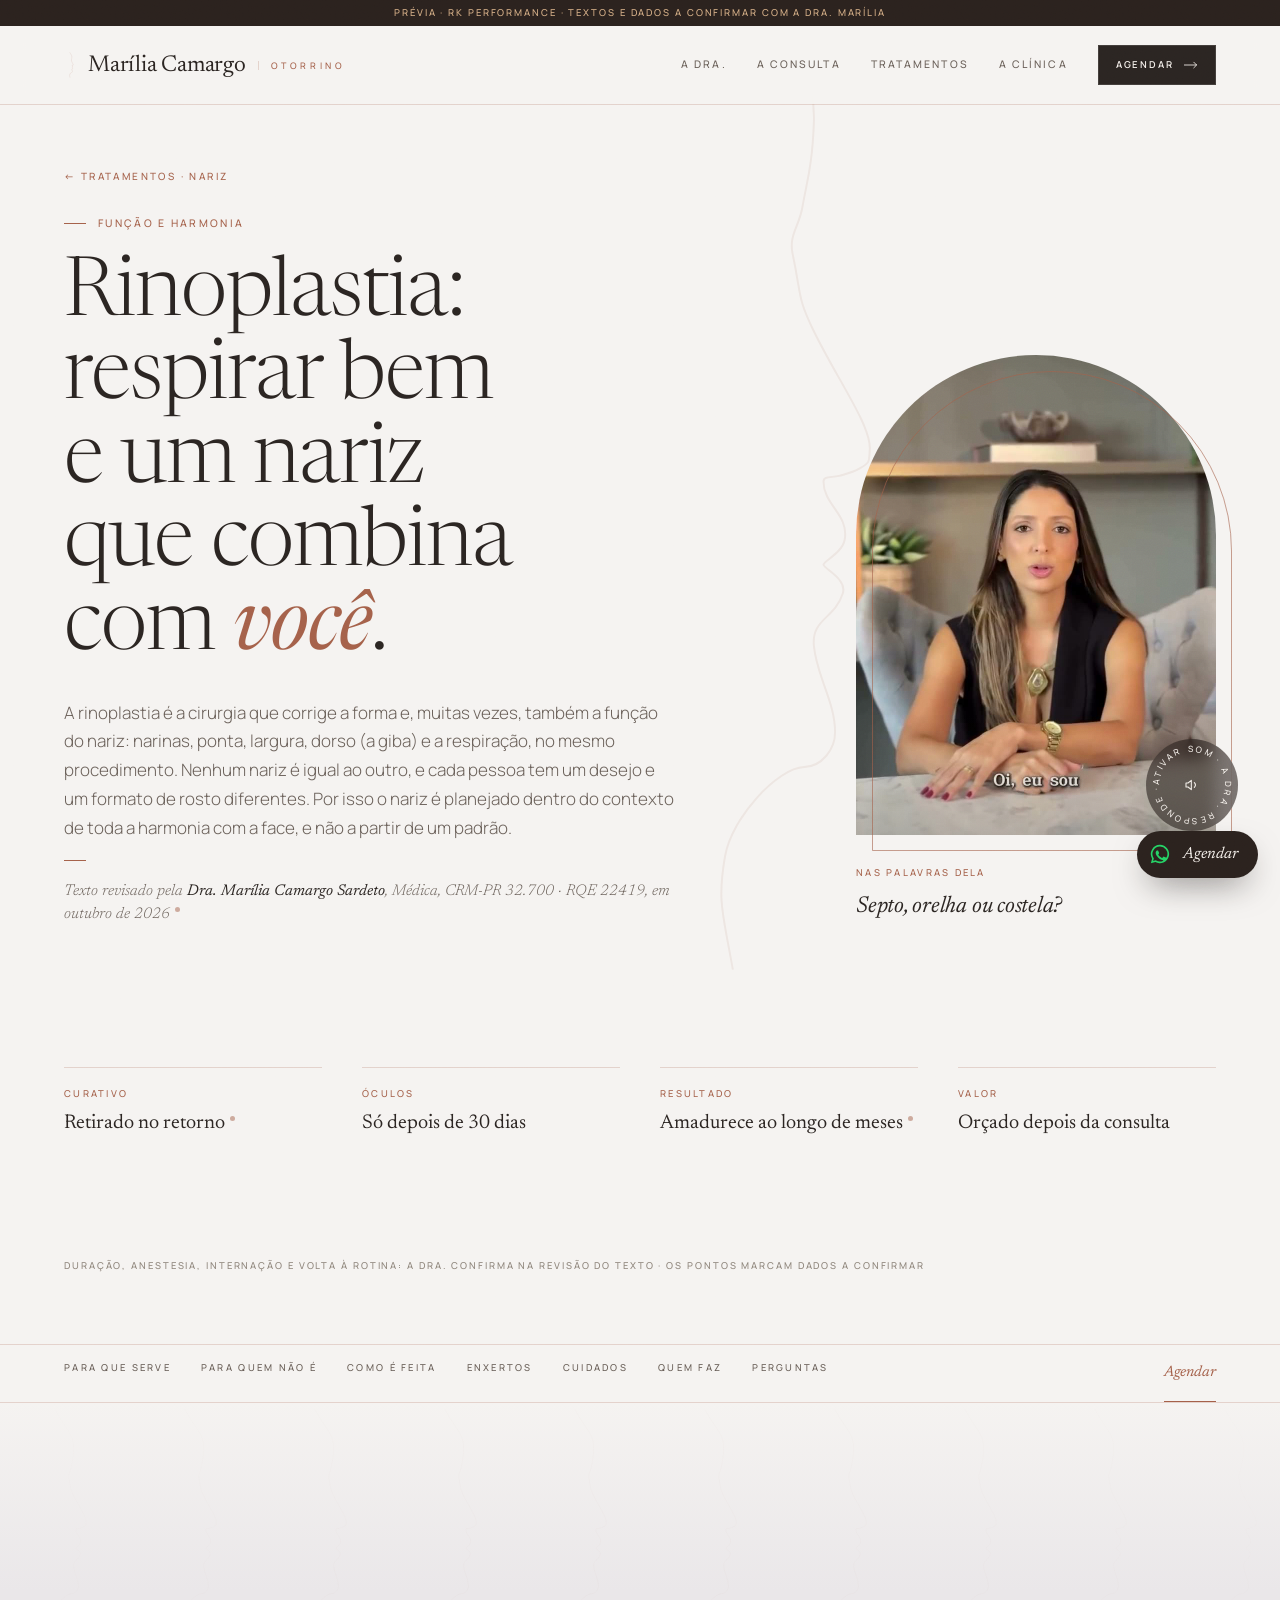
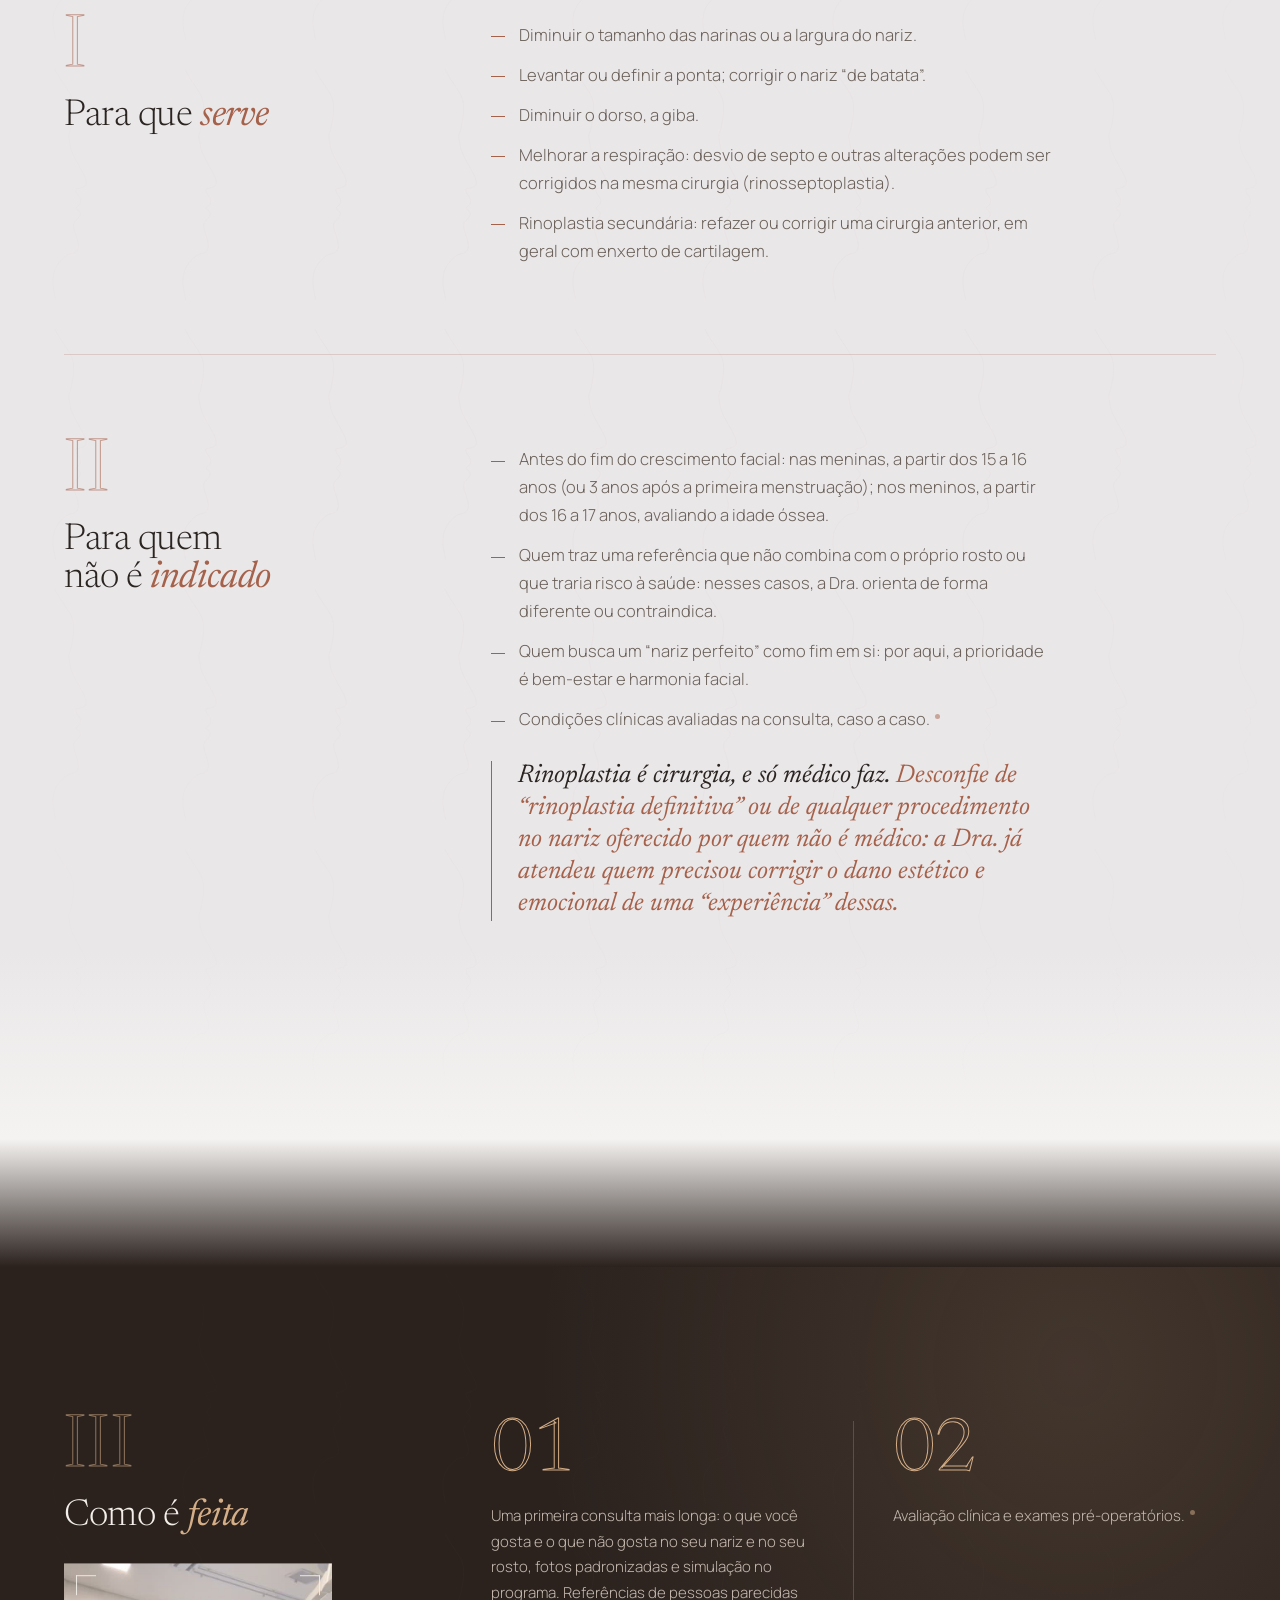
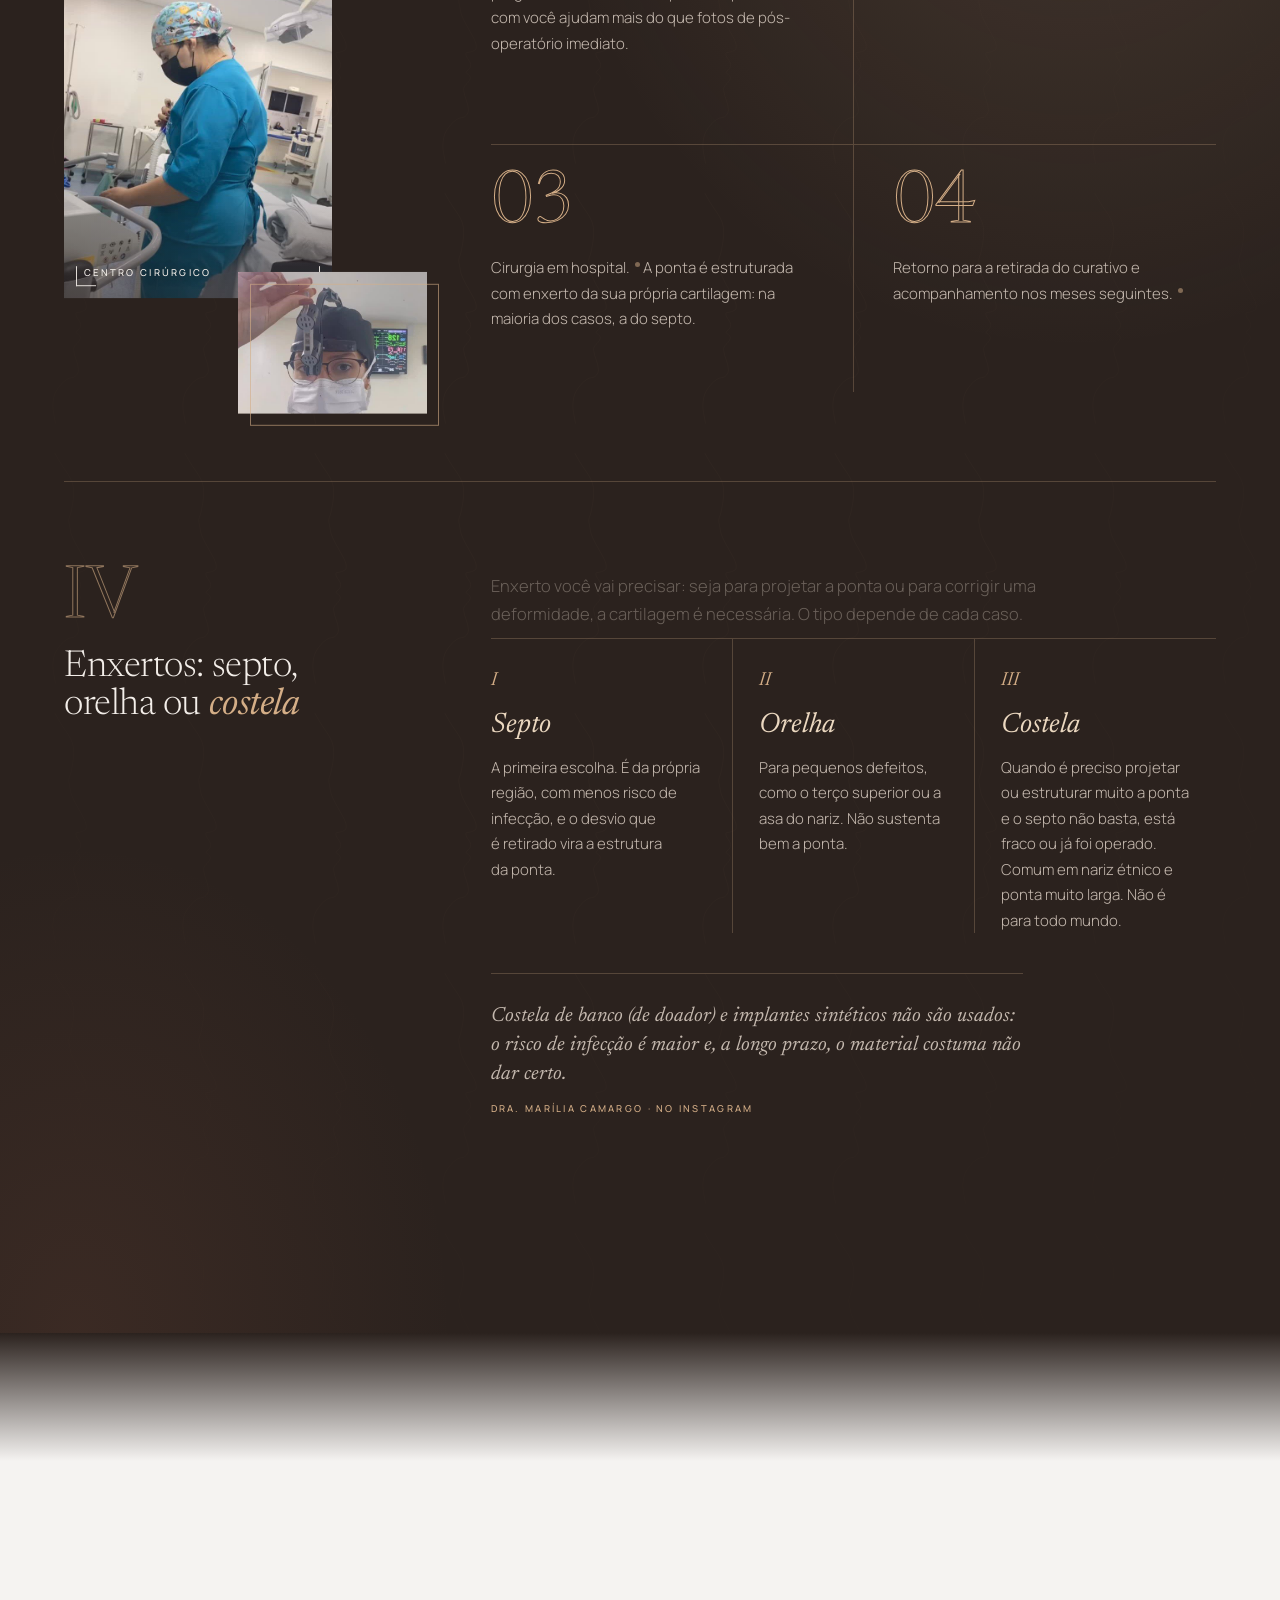
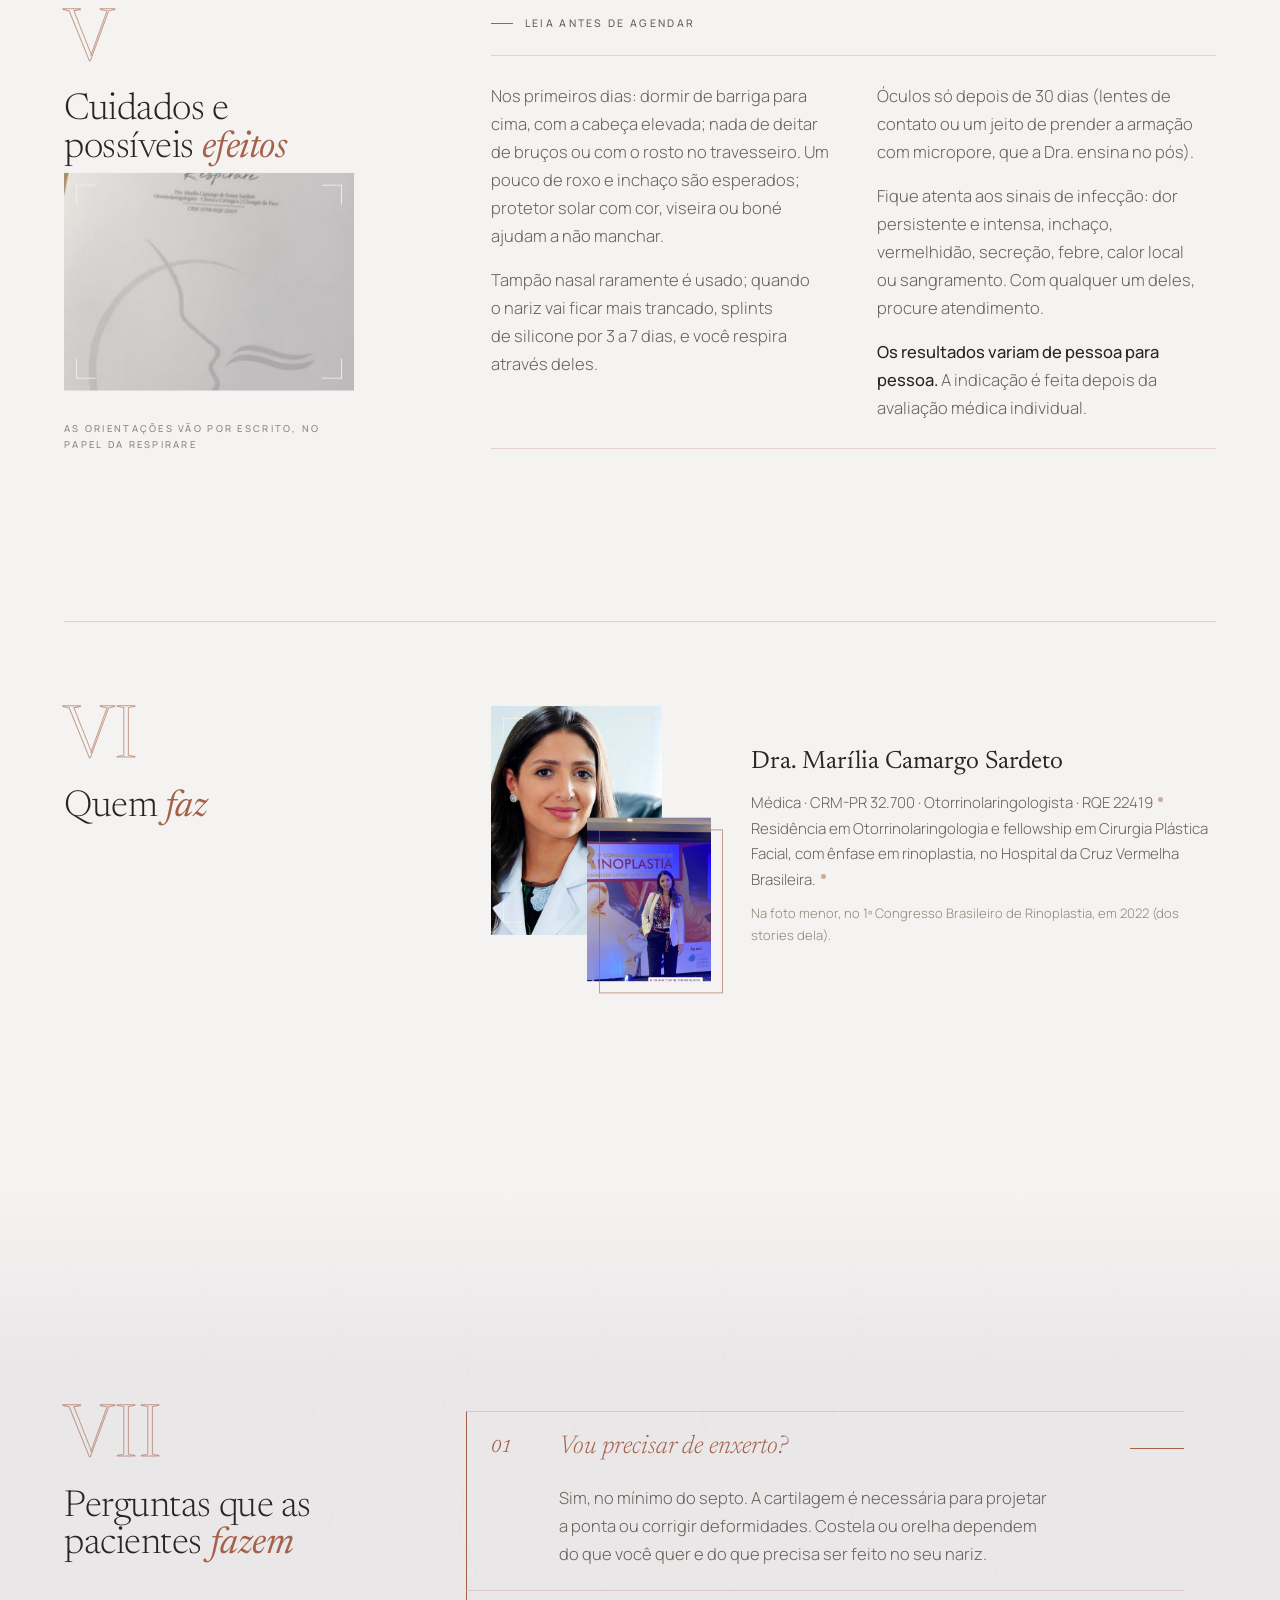
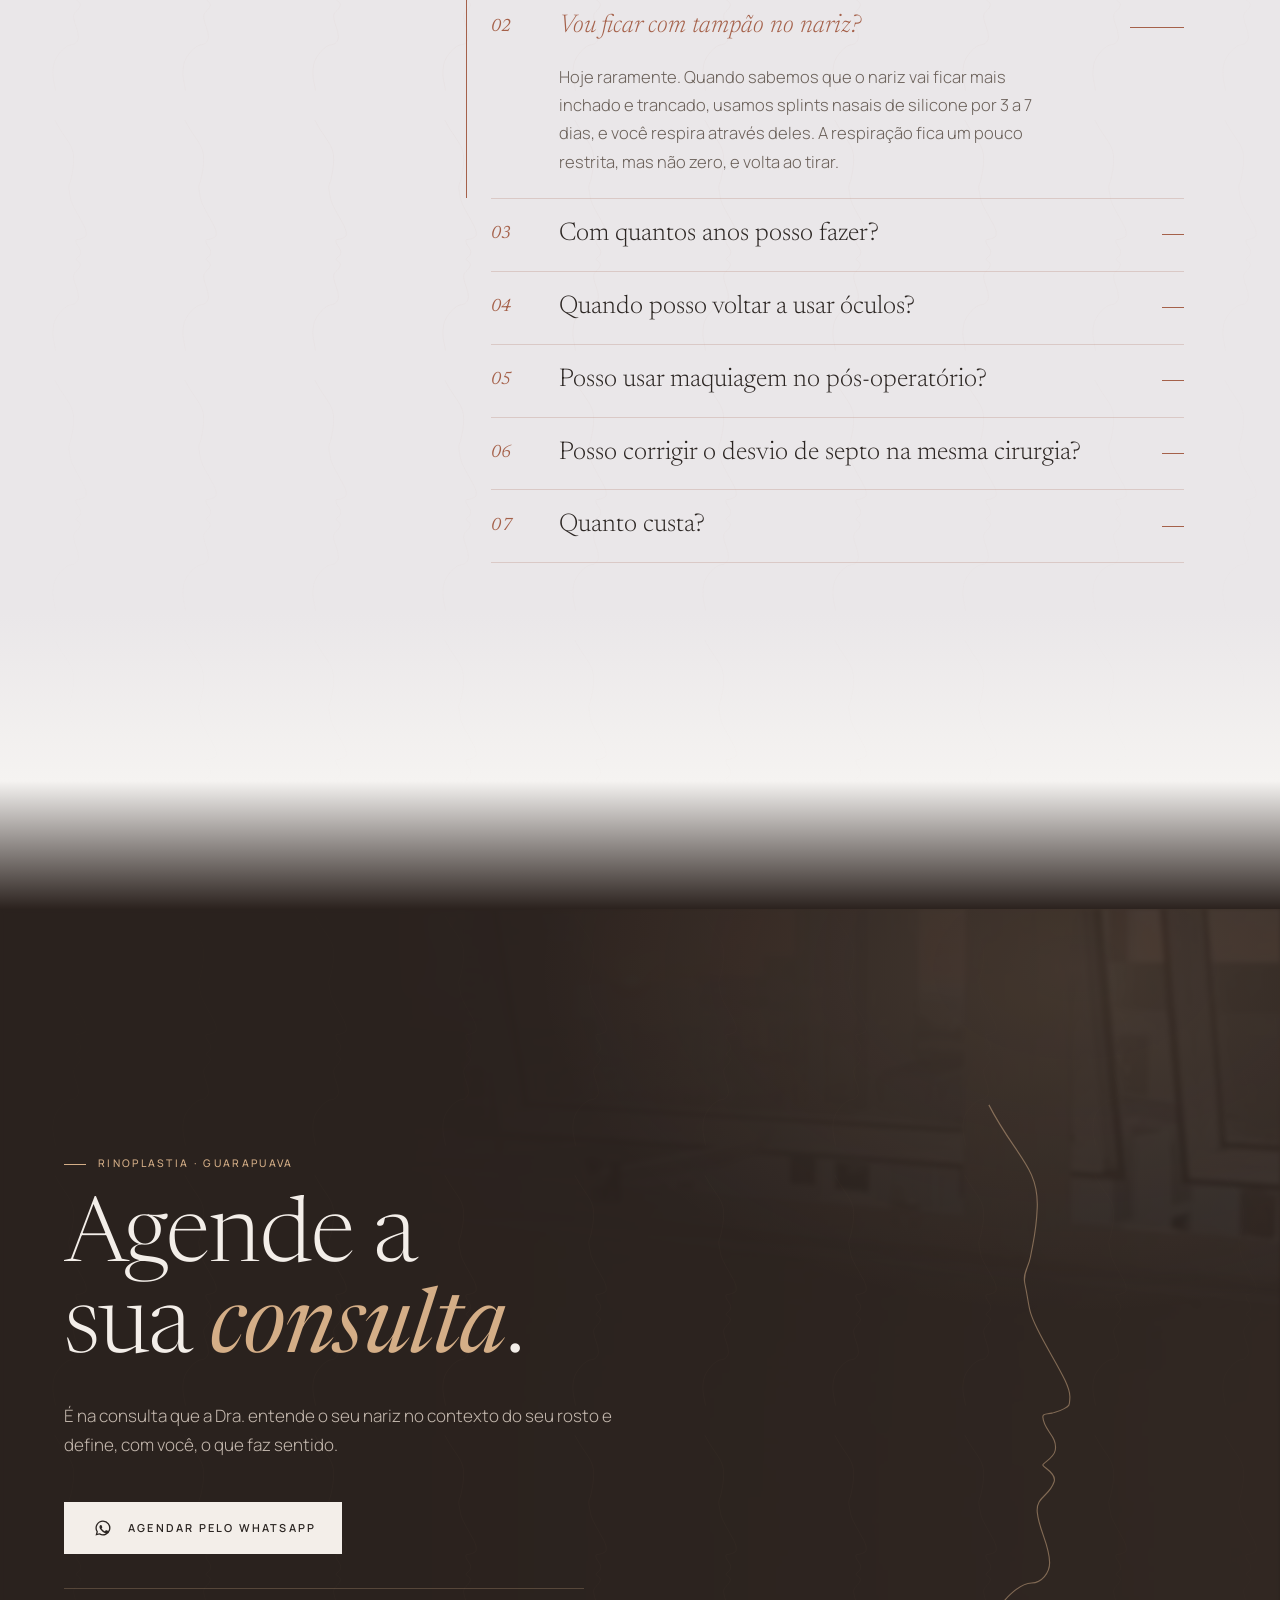
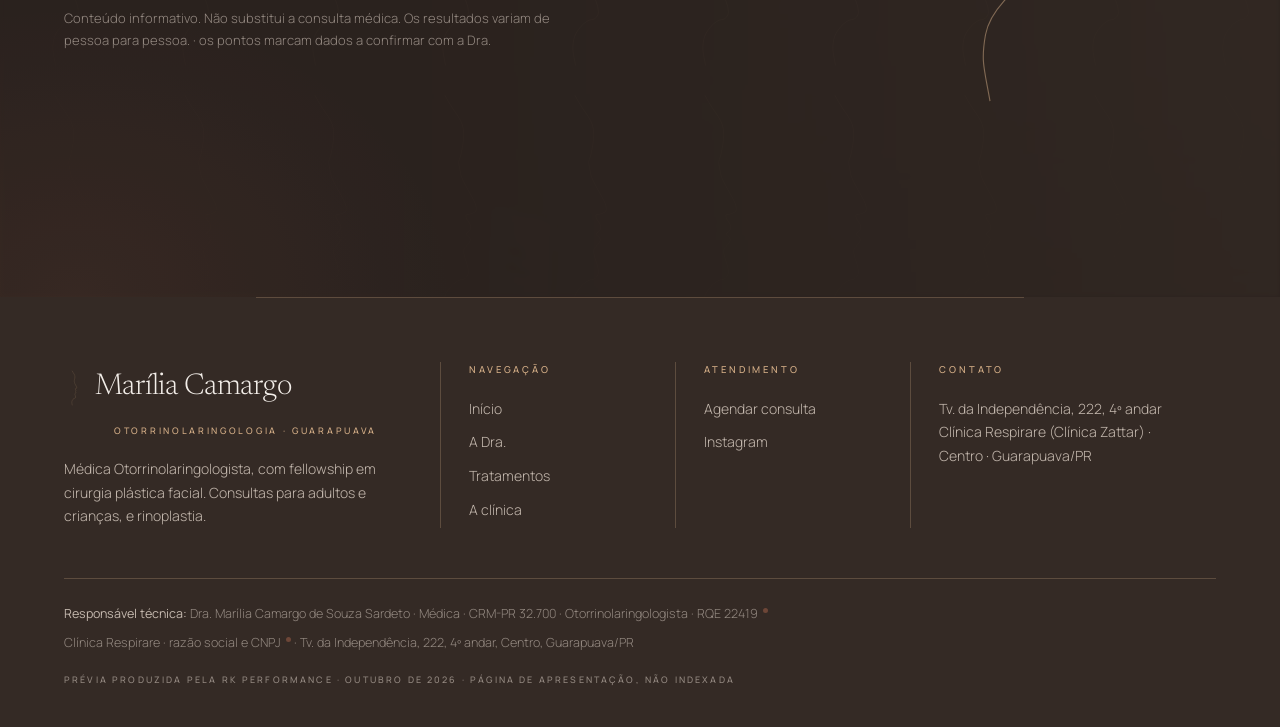
==== commit 838ee6c3: "v2: acabamento de luxo e perfil novo na abertura Abertura com o perfil de rosto refinado (rosto-obje" ====
--- a/rinoplastia-guarapuava/index.html
+++ b/rinoplastia-guarapuava/index.html
@@ -12,7 +12,7 @@
 <meta property="og:description" content="Respirar bem e um nariz que combina com você. Função e harmonia na mesma cirurgia, com avaliação médica individual.">
 <meta property="og:image" content="https://joaovitorrk.github.io/marilia-camargo-site/media/og.jpg">
 <meta property="og:locale" content="pt_BR">
-<link rel="icon" href="data:image/svg+xml,%3Csvg xmlns='http://www.w3.org/2000/svg' viewBox='0 0 64 64'%3E%3Ccircle cx='32' cy='32' r='32' fill='%23F5F3F1'/%3E%3Ctext x='32' y='41' font-family='Georgia,serif' font-style='italic' font-size='26' fill='%23A5614A' text-anchor='middle'%3EMC%3C/text%3E%3C/svg%3E">
+<link rel="icon" href="data:image/svg+xml,<svg xmlns='http://www.w3.org/2000/svg' viewBox='0 0 64 64'><rect width='64' height='64' rx='32' fill='%23F5F3F1'/><g transform='translate%2814 7%29 scale%280.09%29'><path d='M127 15 C 149.7 59.6, 171.3 70, 170 106 C 169.2 128, 166.4 136.2, 164 150 C 162.3 159.8, 156.9 164.2, 159 174 C 163.6 195.5, 161.2 196, 170 214 C 182.3 239.2, 199.6 263, 199 275 C 198.6 282, 199.2 282, 194 285 C 189.7 287.5, 187.8 287.7, 183 289 C 179.1 290, 175 289, 175 292 C 175 304, 188.3 309.2, 186 322 C 184.8 328.9, 175.3 333, 175 335 C 174.7 337, 187.5 342.4, 185 350 C 180.7 363.3, 168.8 363.1, 170 377 C 171.4 392.9, 181 406, 181 422 C 181 431, 174 439.7, 165 440 C 151 440.5, 127.5 466.3, 124 486 C 119.8 509.6, 122.8 515.5, 128 545' fill='none' stroke='%23A5614A' stroke-width='14' stroke-linecap='round'/></g></svg>">
 <link rel="preconnect" href="https://fonts.googleapis.com">
 <link rel="preconnect" href="https://fonts.gstatic.com" crossorigin>
 <link href="https://fonts.googleapis.com/css2?family=Newsreader:ital,opsz,wght@0,6..72,300;0,6..72,400;1,6..72,300;1,6..72,400&family=Manrope:wght@300;400;500;600&display=swap" rel="stylesheet">
@@ -21,43 +21,70 @@
 <body class="pagina">
 <div class="grao" aria-hidden="true"></div>
 
+<svg class="defs" aria-hidden="true"><symbol id="perfil" viewBox="0 0 260 560" overflow="visible"><path d="M127 15 C 149.7 59.6, 171.3 70, 170 106 C 169.2 128, 166.4 136.2, 164 150 C 162.3 159.8, 156.9 164.2, 159 174 C 163.6 195.5, 161.2 196, 170 214 C 182.3 239.2, 199.6 263, 199 275 C 198.6 282, 199.2 282, 194 285 C 189.7 287.5, 187.8 287.7, 183 289 C 179.1 290, 175 289, 175 292 C 175 304, 188.3 309.2, 186 322 C 184.8 328.9, 175.3 333, 175 335 C 174.7 337, 187.5 342.4, 185 350 C 180.7 363.3, 168.8 363.1, 170 377 C 171.4 392.9, 181 406, 181 422 C 181 431, 174 439.7, 165 440 C 151 440.5, 127.5 466.3, 124 486 C 119.8 509.6, 122.8 515.5, 128 545"/></symbol>
+<symbol id="zap" viewBox="0 0 24 24"><path fill="currentColor" d="M12 2a10 10 0 0 0-8.6 15.1L2 22l5-1.3A10 10 0 1 0 12 2zm0 1.8a8.2 8.2 0 1 1-4.2 15.3l-.3-.2-3 .8.8-2.9-.2-.3A8.2 8.2 0 0 1 12 3.8zm-3 4.3c-.2 0-.5 0-.7.3-.3.3-1 1-1 2.4s1 2.8 1.2 3c.1.2 2 3.2 5 4.4 2.4 1 2.9.8 3.4.7.5 0 1.7-.7 1.9-1.4.2-.7.2-1.2.2-1.4-.1-.1-.3-.2-.6-.3l-2-.9c-.3-.1-.5-.2-.7.1l-1 1.2c-.2.2-.3.2-.6.1-.3-.2-1.2-.5-2.3-1.5-.9-.8-1.5-1.7-1.6-2-.2-.3 0-.5.1-.6l.4-.5.3-.5c.1-.2 0-.4 0-.5l-.9-2.1c-.2-.6-.5-.5-.7-.5z"/></symbol>
+<symbol id="seta" viewBox="0 0 20 10"><path d="M0 5h18M14 1l4 4-4 4" fill="none" stroke="currentColor" stroke-width="1.2" stroke-linecap="round" stroke-linejoin="round"/></symbol></svg>
+
 <div class="aviso"><span class="longo">Prévia · RK Performance · textos e dados a confirmar com a Dra. Marília</span><span class="curto">Prévia · RK Performance · a confirmar</span></div>
 
 <header class="topo solido" id="topo">
-  <a class="marca" href="../" aria-label="Dra. Marília Camargo, início"><span class="n">Marília Camargo</span><span class="i">Otorrino</span></a>
+  <a class="marca" href="../" aria-label="Dra. Marília Camargo, início"><svg class="mono" viewBox="0 0 260 560" aria-hidden="true"><use href="#perfil"/></svg><span class="n">Marília Camargo</span><span class="i">Otorrino</span></a>
   <nav aria-label="Seções">
     <a class="lk" href="../#sobre">A Dra.</a>
     <a class="lk" href="../#consulta">A consulta</a>
     <a class="lk" href="../#tratamentos">Tratamentos</a>
     <a class="lk" href="../#consultorio">A clínica</a>
-    <a class="btn pq" href="#" data-demo="wa" data-msg="Olá! Vim pelo site — Rinoplastia. Quero agendar uma consulta com a Dra. Marília.">Agendar</a>
+    <a class="btn pq" href="#" data-demo="wa" data-msg="Olá! Vim pelo site — Rinoplastia. Quero agendar uma consulta com a Dra. Marília.">Agendar<svg class="seta" aria-hidden="true"><use href="#seta"/></svg></a>
   </nav>
 </header>
 
 <main>
 <section class="claro pagina-topo">
-  <div class="wrap">
-    <a class="voltar" href="../#tratamentos">← Tratamentos · Nariz</a>
-    <p class="rot">Função e harmonia</p>
-    <h1>Rinoplastia: respirar bem e um nariz que combina com <em>você</em>.</h1>
-    <p class="lede">A rinoplastia é a cirurgia que corrige a forma e, muitas vezes, também a função do nariz: narinas, ponta, largura, dorso (a giba) e a respiração, no mesmo procedimento. Nenhum nariz é igual ao outro, e cada pessoa tem um desejo e um formato de rosto diferentes. Por isso o nariz é planejado dentro do contexto de toda a harmonia com a face, e não a partir de um padrão.</p>
+  <svg class="marca-agua" viewBox="0 0 260 560" preserveAspectRatio="xMidYMid meet" aria-hidden="true" data-parallax="-0.05"><use href="#perfil"/></svg>
+  <div class="wrap">
+    <div>
+      <a class="voltar" href="../#tratamentos">← Tratamentos · Nariz</a>
+      <p class="rot">Função e harmonia</p>
+      <h1>Rinoplastia: respirar bem e um nariz que combina com <em>você</em>.</h1>
+      <p class="lede">A rinoplastia é a cirurgia que corrige a forma e, muitas vezes, também a função do nariz: narinas, ponta, largura, dorso (a giba) e a respiração, no mesmo procedimento. Nenhum nariz é igual ao outro, e cada pessoa tem um desejo e um formato de rosto diferentes. Por isso o nariz é planejado dentro do contexto de toda a harmonia com a face, e não a partir de um padrão.</p>
+      <p class="revisado"><span class="fio"></span><span>Texto revisado pela <b>Dra. Marília Camargo Sardeto</b>, Médica, CRM-PR 32.700 · RQE 22419, em <time datetime="2026-10">outubro de 2026</time><sup class="conf" title="Revisão a fazer"></sup></span></p>
+    </div>
+    <div class="vid">
+      <div class="img"><video preload="none" poster="../media/responde-rino-poster.jpg" muted playsinline loop width="720" height="960" aria-label="Dra. Marília explicando os tipos de enxerto da rinoplastia: septo, orelha e costela"><source src="../media/responde-rino.mp4" type="video/mp4"></video></div>
+      <div class="leg"><small>Nas palavras dela</small><b>Septo, orelha ou costela?</b></div>
+      <button class="som" type="button" aria-pressed="false">
+        <svg class="anel-som" viewBox="0 0 82 82" aria-hidden="true"><defs><path id="som-c" d="M41 41 m-33 0 a33 33 0 1 1 66 0 a33 33 0 1 1 -66 0"/></defs><text><textPath href="#som-c" textLength="207"><tspan class="t-mudo">Ativar som · A Dra. responde · </tspan><tspan class="t-alto">Desativar som · Tocando · </tspan></textPath></text></svg>
+        <svg class="ic" viewBox="0 0 24 24" fill="none" stroke="currentColor" stroke-width="1.6" stroke-linecap="round" stroke-linejoin="round" aria-hidden="true"><path d="M11 5 6 9H3v6h3l5 4z"/><path d="M15.5 8.5a5 5 0 0 1 0 7"/></svg>
+        <span class="oculto">Ativar som</span>
+      </button>
+    </div>
     <dl class="ficha" aria-label="Ficha rápida">
-      <div><dt>Duração da cirurgia</dt><dd>—<sup class="conf" title="A confirmar">*</sup></dd></div>
-      <div><dt>Anestesia e internação</dt><dd>—<sup class="conf" title="A confirmar">*</sup></dd></div>
-      <div><dt>Curativo</dt><dd>Retirado no retorno<sup class="conf" title="Prazo a confirmar">*</sup></dd></div>
-      <div><dt>Volta à rotina</dt><dd>—<sup class="conf" title="A confirmar">*</sup></dd></div>
+      <div><dt>Curativo</dt><dd>Retirado no retorno<sup class="conf" title="Prazo a confirmar"></sup></dd></div>
       <div><dt>Óculos</dt><dd>Só depois de 30 dias</dd></div>
-      <div><dt>Resultado</dt><dd>Amadurece ao longo de meses<sup class="conf" title="A confirmar">*</sup></dd></div>
+      <div><dt>Resultado</dt><dd>Amadurece ao longo de meses<sup class="conf" title="A confirmar"></sup></dd></div>
+      <div><dt>Valor</dt><dd>Orçado depois da consulta</dd></div>
     </dl>
-    <p class="nota-conf">* dado a confirmar com a Dra. · o valor da cirurgia é orçado depois da consulta</p>
-  </div>
-</section>
+    <p class="nota-conf">Duração, anestesia, internação e volta à rotina: a Dra. confirma na revisão do texto · os pontos marcam dados a confirmar</p>
+  </div>
+</section>
+
+<nav class="ancoras" aria-label="Nesta página">
+  <div class="wrap">
+    <a href="#serve">Para que serve</a>
+    <a href="#nao-indicado">Para quem não é</a>
+    <a href="#como">Como é feita</a>
+    <a href="#enxertos">Enxertos</a>
+    <a href="#cuidados">Cuidados</a>
+    <a href="#quem">Quem faz</a>
+    <a href="#perguntas">Perguntas</a>
+    <a class="ag" href="#agendar">Agendar</a>
+  </div>
+</nav>
 
 <section class="greige">
   <div class="wrap">
-
-    <div class="bloco">
-      <h2 class="rv">Para que <em>serve</em></h2>
+    <div class="bloco" id="serve">
+      <div><span class="num-romano" aria-hidden="true">I</span><h2 class="rv tit">Para que <em>serve</em></h2></div>
       <div class="texto rv d1">
         <ul class="lista">
           <li>Diminuir o tamanho das narinas ou a largura do nariz.</li>
@@ -68,127 +95,154 @@
         </ul>
       </div>
     </div>
-
-    <div class="bloco">
-      <h2 class="rv">Para quem não é <em>indicado</em></h2>
+    <div class="bloco" id="nao-indicado">
+      <div><span class="num-romano" aria-hidden="true">II</span><h2 class="rv tit">Para quem não é <em>indicado</em></h2></div>
       <div class="texto rv d1">
         <ul class="lista">
           <li>Antes do fim do crescimento facial: nas meninas, a partir dos 15 a 16 anos (ou 3 anos após a primeira menstruação); nos meninos, a partir dos 16 a 17 anos, avaliando a idade óssea.</li>
           <li>Quem traz uma referência que não combina com o próprio rosto ou que traria risco à saúde: nesses casos, a Dra. orienta de forma diferente ou contraindica.</li>
           <li>Quem busca um “nariz perfeito” como fim em si: por aqui, a prioridade é bem-estar e harmonia facial.</li>
-          <li>Condições clínicas avaliadas na consulta, caso a caso.<sup class="conf" title="A confirmar">*</sup></li>
+          <li>Condições clínicas avaliadas na consulta, caso a caso.<sup class="conf" title="A confirmar"></sup></li>
         </ul>
-        <div class="aviso-bloco" style="margin-top:24px">
-          <p><b>Rinoplastia é cirurgia, e só médico faz.</b> Desconfie de “rinoplastia definitiva” ou de qualquer procedimento no nariz oferecido por quem não é médico: a Dra. já atendeu quem precisou corrigir o dano estético e emocional de uma “experiência” dessas.</p>
-        </div>
-      </div>
-    </div>
-
+        <blockquote class="cita p"><b>Rinoplastia é cirurgia, e só médico faz.</b> Desconfie de “rinoplastia definitiva” ou de qualquer procedimento no nariz oferecido por quem não é médico: a Dra. já atendeu quem precisou corrigir o dano estético e emocional de uma “experiência” dessas.</blockquote>
+      </div>
+    </div>
+  </div>
+</section>
+
+<div class="band c-n" aria-hidden="true"></div>
+
+<section class="escuro depois-band" id="como">
+  <div class="wrap">
     <div class="bloco">
-      <h2 class="rv">Como é <em>feita</em></h2>
-      <div class="texto rv d1">
-        <ol class="passos">
-          <li><span>Uma primeira consulta mais longa: o que você gosta e o que não gosta no seu nariz e no seu rosto, fotos padronizadas e simulação no programa, para conversar melhor sobre o resultado. Referências de pessoas parecidas com você ajudam mais do que fotos de pós-operatório imediato.</span></li>
-          <li><span>Avaliação clínica e exames pré-operatórios.<sup class="conf" title="A confirmar">*</sup></span></li>
-          <li><span>Cirurgia em hospital.<sup class="conf" title="Hospital, anestesia e duração a confirmar">*</sup> A ponta é estruturada com enxerto da sua própria cartilagem: na maioria dos casos, a do septo.</span></li>
-          <li><span>Retorno para a retirada do curativo e acompanhamento nos meses seguintes.<sup class="conf" title="Prazos a confirmar">*</sup></span></li>
+      <div><span class="num-romano" aria-hidden="true">III</span><h2 class="rv tit">Como é <em>feita</em></h2>
+        <div class="colagem rv d1">
+          <div class="quadro a r45 cant sem" data-parallax="0.03"><div class="img veu"><i></i><i></i><i></i><i></i><img src="../media/centro-cirurgico.jpg" width="640" height="800" alt="Dra. Marília no centro cirúrgico" loading="lazy"></div><p class="leg dentro">Centro cirúrgico</p></div>
+          <div class="quadro b r43" data-parallax="-0.04"><div class="img"><img src="../media/lupa.jpg" width="640" height="800" alt="Dra. Marília com a lupa cirúrgica" loading="lazy"></div></div>
+        </div>
+      </div>
+      <ol class="passos-col rv d1">
+        <li><span class="n">01</span><p>Uma primeira consulta mais longa: o que você gosta e o que não gosta no seu nariz e no seu rosto, fotos padronizadas e simulação no programa. Referências de pessoas parecidas com você ajudam mais do que fotos de pós-operatório imediato.</p></li>
+        <li><span class="n">02</span><p>Avaliação clínica e exames pré-operatórios.<sup class="conf" title="A confirmar"></sup></p></li>
+        <li><span class="n">03</span><p>Cirurgia em hospital.<sup class="conf" title="Hospital, anestesia e duração a confirmar"></sup> A ponta é estruturada com enxerto da sua própria cartilagem: na maioria dos casos, a do septo.</p></li>
+        <li><span class="n">04</span><p>Retorno para a retirada do curativo e acompanhamento nos meses seguintes.<sup class="conf" title="Prazos a confirmar"></sup></p></li>
+      </ol>
+    </div>
+    <div class="bloco" id="enxertos">
+      <div><span class="num-romano" aria-hidden="true">IV</span><h2 class="rv tit">Enxertos: septo, orelha ou <em>costela</em></h2></div>
+      <div class="texto rv d1">
+        <p>Enxerto você vai precisar: seja para projetar a ponta ou para corrigir uma deformidade, a cartilagem é necessária. O tipo depende de cada caso.</p>
+        <ol class="enxertos">
+          <li><span class="i">I</span><b>Septo</b><p>A primeira escolha. É da própria região, com menos risco de infecção, e o desvio que é retirado vira a estrutura da ponta.</p></li>
+          <li><span class="i">II</span><b>Orelha</b><p>Para pequenos defeitos, como o terço superior ou a asa do nariz. Não sustenta bem a ponta.</p></li>
+          <li><span class="i">III</span><b>Costela</b><p>Quando é preciso projetar ou estruturar muito a ponta e o septo não basta, está fraco ou já foi operado. Comum em nariz étnico e ponta muito larga. Não é para todo mundo.</p></li>
         </ol>
-      </div>
-    </div>
-
+        <blockquote class="obs">Costela de banco (de doador) e implantes sintéticos não são usados: o risco de infecção é maior e, a longo prazo, o material costuma não dar certo.<small>Dra. Marília Camargo · no Instagram</small></blockquote>
+      </div>
+    </div>
+  </div>
+</section>
+
+<div class="band n-c" aria-hidden="true"></div>
+
+<section class="claro depois-band">
+  <div class="wrap">
+    <div class="bloco" id="cuidados">
+      <div><span class="num-romano" aria-hidden="true">V</span><h2 class="rv tit">Cuidados e possíveis <em>efeitos</em></h2>
+        <div class="compo papel rv d1">
+          <div class="quadro principal r43 cant sem" data-parallax="0.03"><div class="img"><i></i><i></i><i></i><i></i><img src="../media/papel-timbrado.jpg" width="640" height="560" alt="Papel timbrado da Clínica Respirare" loading="lazy"></div><p class="leg">As orientações vão por escrito, no papel da Respirare</p></div>
+        </div>
+      </div>
+      <div class="texto rv d1">
+        <p class="rot">Leia antes de agendar</p>
+        <div class="cuidados">
+          <p>Nos primeiros dias: dormir de barriga para cima, com a cabeça elevada; nada de deitar de bruços ou com o rosto no travesseiro. Um pouco de roxo e inchaço são esperados; protetor solar com cor, viseira ou boné ajudam a não manchar.</p>
+          <p>Tampão nasal raramente é usado; quando o nariz vai ficar mais trancado, splints de silicone por 3 a 7 dias, e você respira através deles.</p>
+          <p>Óculos só depois de 30 dias (lentes de contato ou um jeito de prender a armação com micropore, que a Dra. ensina no pós).</p>
+          <p>Fique atenta aos sinais de infecção: dor persistente e intensa, inchaço, vermelhidão, secreção, febre, calor local ou sangramento. Com qualquer um deles, procure atendimento.</p>
+          <p><b>Os resultados variam de pessoa para pessoa.</b> A indicação é feita depois da avaliação médica individual.</p>
+        </div>
+      </div>
+    </div>
+    <div class="bloco" id="quem">
+      <div><span class="num-romano" aria-hidden="true">VI</span><h2 class="rv tit">Quem <em>faz</em></h2></div>
+      <div class="quem-faz rv d1">
+        <div class="compo">
+          <div class="quadro principal cant sem" data-parallax="0.03"><div class="img"><i></i><i></i><i></i><i></i><img src="../media/retrato.jpg" width="884" height="1179" alt="Dra. Marília Camargo" loading="lazy"></div></div>
+          <div class="quadro detalhe" data-parallax="-0.03"><div class="img"><img src="../media/congresso-2022.jpg" width="750" height="1000" alt="Dra. Marília no 1º Congresso Brasileiro de Rinoplastia, em 2022" loading="lazy"></div></div>
+        </div>
+        <div>
+          <b>Dra. Marília Camargo Sardeto</b>
+          <p>Médica · CRM-PR 32.700 · Otorrinolaringologista · RQE 22419<sup class="conf" title="A confirmar"></sup></p>
+          <p>Residência em Otorrinolaringologia e fellowship em Cirurgia Plástica Facial, com ênfase em rinoplastia, no Hospital da Cruz Vermelha Brasileira.<sup class="conf" title="A confirmar"></sup></p>
+          <p style="margin-top:10px;font-size:13px;color:var(--ink-3)">Na foto menor, no 1º Congresso Brasileiro de Rinoplastia, em 2022 (dos stories dela).</p>
+        </div>
+      </div>
+    </div>
+  </div>
+</section>
+
+<section class="greige" id="perguntas">
+  <div class="wrap">
     <div class="bloco">
-      <h2 class="rv">Enxertos: septo, orelha ou <em>costela</em></h2>
-      <div class="texto rv d1">
-        <p>Enxerto você vai precisar: seja para projetar a ponta ou para corrigir uma deformidade, a cartilagem é necessária. O tipo depende de cada caso.</p>
-        <ul class="lista" style="margin-top:16px">
-          <li><b>Septo</b>: a primeira escolha. É da própria região, com menos risco de infecção, e o desvio que é retirado vira a estrutura da ponta.</li>
-          <li><b>Orelha</b>: para pequenos defeitos, como o terço superior ou a asa do nariz. Não sustenta bem a ponta.</li>
-          <li><b>Costela</b>: quando é preciso projetar ou estruturar muito a ponta e o septo não basta, está fraco ou já foi operado. Comum em nariz étnico e ponta muito larga. Não é para todo mundo.</li>
-        </ul>
-        <p style="margin-top:16px">Costela de banco (de doador) e implantes sintéticos não são usados: o risco de infecção é maior e, a longo prazo, o material costuma não dar certo.</p>
-      </div>
-    </div>
-
-    <div class="bloco">
-      <h2 class="rv">Cuidados e possíveis <em>efeitos</em></h2>
-      <div class="texto rv d1">
-        <div class="aviso-bloco">
-          <p class="rot" style="margin-bottom:12px">Leia antes de agendar</p>
-          <p>Nos primeiros dias: dormir de barriga para cima, com a cabeça elevada; nada de deitar de bruços ou com o rosto no travesseiro. Um pouco de roxo e inchaço são esperados; protetor solar com cor, viseira ou boné ajudam a não manchar. Tampão nasal raramente é usado; quando o nariz vai ficar mais trancado, splints de silicone por 3 a 7 dias, e você respira através deles.</p>
-          <p style="margin-top:12px">Óculos só depois de 30 dias (lentes de contato ou um jeito de prender a armação com micropore, que a Dra. ensina no pós). Fique atenta aos sinais de infecção: dor persistente e intensa, inchaço, vermelhidão, secreção, febre, calor local ou sangramento. Com qualquer um deles, procure atendimento.</p>
-          <p style="margin-top:12px"><b>Os resultados variam de pessoa para pessoa.</b> A indicação é feita depois da avaliação médica individual.</p>
-        </div>
-      </div>
-    </div>
-
-    <div class="bloco">
-      <h2 class="rv">A Dra. <em>responde</em></h2>
-      <div class="texto rv d1">
-        <div class="vid">
-          <div class="img"><video preload="none" poster="../media/responde-rino-poster.jpg" muted playsinline loop width="720" height="960" aria-label="Dra. Marília explicando os tipos de enxerto da rinoplastia: septo, orelha e costela"><source src="../media/responde-rino.mp4" type="video/mp4"></video></div>
-          <button class="som" type="button" aria-pressed="false"><svg class="mudo" viewBox="0 0 24 24" fill="none" stroke="currentColor" stroke-width="1.8" stroke-linecap="round" stroke-linejoin="round" aria-hidden="true"><path d="M11 5 6 9H3v6h3l5 4z"/><path d="m22 9-6 6M16 9l6 6"/></svg><svg class="alto" viewBox="0 0 24 24" fill="none" stroke="currentColor" stroke-width="1.8" stroke-linecap="round" stroke-linejoin="round" aria-hidden="true"><path d="M11 5 6 9H3v6h3l5 4z"/><path d="M15.5 8.5a5 5 0 0 1 0 7M19 5a10 10 0 0 1 0 14"/></svg><span>Ativar som</span></button>
-          <div class="leg"><small>Nas palavras dela</small><b>Septo, orelha ou costela?</b></div>
-        </div>
-      </div>
-    </div>
-
-    <div class="bloco">
-      <h2 class="rv">Quem <em>faz</em></h2>
-      <div class="texto rv d1">
-        <div class="quem-faz">
-          <div class="quadro r45"><div class="img"><img src="../media/retrato.jpg" width="884" height="1179" alt="Dra. Marília Camargo" loading="lazy"></div></div>
-          <div>
-            <b>Dra. Marília Camargo Sardeto</b>
-            <p>Médica · CRM-PR 32.700 · Otorrinolaringologista · RQE 22419<sup class="conf" title="A confirmar">*</sup></p>
-            <p>Residência em Otorrinolaringologia e fellowship em Cirurgia Plástica Facial, com ênfase em rinoplastia, no Hospital da Cruz Vermelha Brasileira.<sup class="conf" title="A confirmar">*</sup></p>
-            <p style="margin-top:10px;font-size:13px">Texto revisado pela médica em —<sup class="conf" title="Data a confirmar">*</sup></p>
-          </div>
-        </div>
-      </div>
-    </div>
-
-    <div class="bloco">
-      <h2 class="rv">Perguntas que as pacientes <em>fazem</em></h2>
-      <div class="texto rv d1">
-        <div class="faq">
-          <details><summary>Vou precisar de enxerto?</summary><p>Sim, no mínimo do septo. A cartilagem é necessária para projetar a ponta ou corrigir deformidades. Costela ou orelha dependem do que você quer e do que precisa ser feito no seu nariz.</p></details>
-          <details><summary>Vou ficar com tampão no nariz?</summary><p>Hoje raramente. Quando sabemos que o nariz vai ficar mais inchado e trancado, usamos splints nasais de silicone por 3 a 7 dias, e você respira através deles. A respiração fica um pouco restrita, mas não zero, e volta ao tirar.</p></details>
-          <details><summary>Com quantos anos posso fazer?</summary><p>Meninas, a partir dos 15 a 16 anos, ou 3 anos após o início da menstruação. Meninos, a partir dos 16 a 17 anos, quando a formação facial está terminando, avaliando a idade óssea.</p></details>
-          <details><summary>Quando posso voltar a usar óculos?</summary><p>Depois de 30 dias, para garantir uma boa cicatrização e não machucar o dorso. Se você não pode usar lentes, a Dra. ensina no pós um jeito de prender a armação com micropore.</p></details>
-          <details><summary>Posso usar maquiagem no pós-operatório?</summary><p>Pode, mesmo com um pouco de roxo. A pele pode ficar mais oleosa. Protetor solar com cor e proteção do sol por alguns dias ajudam a não manchar.</p></details>
-          <details><summary>Posso corrigir o desvio de septo na mesma cirurgia?</summary><p>Sim. É a rinosseptoplastia: a cartilagem do septo que é retirada vira a estrutura da ponta, e a respiração é tratada junto com a forma.</p></details>
-          <details><summary>Quanto custa?</summary><p>O valor depende do que precisa ser feito e é orçado depois da consulta. O valor da consulta é informado no agendamento.<sup class="conf" title="A confirmar">*</sup></p></details>
-        </div>
-      </div>
-    </div>
-
-    <div class="bloco">
-      <h2 class="rv">Agende a sua <em>consulta</em></h2>
-      <div class="texto rv d1">
-        <p>É na consulta que a Dra. entende o seu nariz no contexto do seu rosto e define, com você, o que faz sentido.</p>
-        <div class="acoes" style="margin-top:24px">
-          <a class="btn" href="#" data-demo="wa" data-msg="Olá! Vim pelo site — Rinoplastia. Quero agendar uma consulta com a Dra. Marília."><svg viewBox="0 0 24 24" fill="none" stroke="currentColor" stroke-width="1.8" stroke-linecap="round" stroke-linejoin="round" aria-hidden="true"><path d="M21 12a9 9 0 0 1-13.3 7.9L3 21l1.2-4.5A9 9 0 1 1 21 12z"/></svg>Agendar pelo WhatsApp</a>
-        </div>
-        <p class="aviso-info">Conteúdo informativo. Não substitui a consulta médica. Os resultados variam de pessoa para pessoa. · * dado a confirmar com a Dra.</p>
-      </div>
-    </div>
-
+      <div><span class="num-romano" aria-hidden="true">VII</span><h2 class="rv tit">Perguntas que as pacientes <em>fazem</em></h2></div>
+      <div class="faq rv d1">
+        <details open><summary>Vou precisar de enxerto?</summary><div class="corpo"><div><p>Sim, no mínimo do septo. A cartilagem é necessária para projetar a ponta ou corrigir deformidades. Costela ou orelha dependem do que você quer e do que precisa ser feito no seu nariz.</p></div></div></details>
+        <details open><summary>Vou ficar com tampão no nariz?</summary><div class="corpo"><div><p>Hoje raramente. Quando sabemos que o nariz vai ficar mais inchado e trancado, usamos splints nasais de silicone por 3 a 7 dias, e você respira através deles. A respiração fica um pouco restrita, mas não zero, e volta ao tirar.</p></div></div></details>
+        <details><summary>Com quantos anos posso fazer?</summary><div class="corpo"><div><p>Meninas, a partir dos 15 a 16 anos, ou 3 anos após o início da menstruação. Meninos, a partir dos 16 a 17 anos, quando a formação facial está terminando, avaliando a idade óssea.</p></div></div></details>
+        <details><summary>Quando posso voltar a usar óculos?</summary><div class="corpo"><div><p>Depois de 30 dias, para garantir uma boa cicatrização e não machucar o dorso. Se você não pode usar lentes, a Dra. ensina no pós um jeito de prender a armação com micropore.</p></div></div></details>
+        <details><summary>Posso usar maquiagem no pós-operatório?</summary><div class="corpo"><div><p>Pode, mesmo com um pouco de roxo. A pele pode ficar mais oleosa. Protetor solar com cor e proteção do sol por alguns dias ajudam a não manchar.</p></div></div></details>
+        <details><summary>Posso corrigir o desvio de septo na mesma cirurgia?</summary><div class="corpo"><div><p>Sim. É a rinosseptoplastia: a cartilagem do septo que é retirada vira a estrutura da ponta, e a respiração é tratada junto com a forma.</p></div></div></details>
+        <details><summary>Quanto custa?</summary><div class="corpo"><div><p>O valor depende do que precisa ser feito e é orçado depois da consulta. O valor da consulta é informado no agendamento.<sup class="conf" title="A confirmar"></sup></p></div></div></details>
+      </div>
+    </div>
+  </div>
+</section>
+
+<div class="band c-n" aria-hidden="true"></div>
+
+<section class="cta escuro depois-band" id="agendar">
+  <div class="foto" aria-hidden="true"></div>
+  <div class="wrap">
+    <div>
+      <p class="rot">Rinoplastia · Guarapuava</p>
+      <h2 class="rv tit">Agende a sua <em>consulta</em>.</h2>
+      <p class="lede rv d1">É na consulta que a Dra. entende o seu nariz no contexto do seu rosto e define, com você, o que faz sentido.</p>
+      <div class="acoes rv d2">
+        <a class="btn ouro" href="#" data-demo="wa" data-msg="Olá! Vim pelo site — Rinoplastia. Quero agendar uma consulta com a Dra. Marília."><svg viewBox="0 0 24 24" width="18" height="18" aria-hidden="true"><use href="#zap"/></svg>Agendar pelo WhatsApp</a>
+      </div>
+      <p class="aviso-info rv d3" style="border-top-color:var(--hair-dark);color:var(--papel-3)">Conteúdo informativo. Não substitui a consulta médica. Os resultados variam de pessoa para pessoa. · os pontos marcam dados a confirmar com a Dra.</p>
+    </div>
+    <svg class="perfil-grande desenha-rv" viewBox="0 0 260 560" preserveAspectRatio="xMidYMid meet" aria-hidden="true"><use href="#perfil"/></svg>
   </div>
 </section>
 </main>
 
 <footer>
   <div class="wrap">
-    <div class="legal" style="margin-top:0;padding-top:0;border-top:0">
-      <p><b>Responsável técnica:</b> Dra. Marília Camargo de Souza Sardeto · Médica · CRM-PR 32.700 · Otorrinolaringologista · RQE 22419<sup class="conf">*</sup></p>
-      <p>Clínica Respirare · razão social e CNPJ<sup class="conf">*</sup> · Tv. da Independência, 222, 4º andar, Centro, Guarapuava/PR</p>
-      <p><a href="../">← Voltar ao início</a></p>
+    <div class="cols">
+      <div>
+        <p class="marca"><svg class="mono" viewBox="0 0 260 560" aria-hidden="true"><use href="#perfil"/></svg><span class="n">Marília Camargo</span><span class="i">Otorrinolaringologia · Guarapuava</span></p>
+        <p>Médica Otorrinolaringologista, com fellowship em cirurgia plástica facial. Consultas para adultos e crianças, e rinoplastia.</p>
+      </div>
+      <div><h4>Navegação</h4><ul><li><a href="../">Início</a></li><li><a href="../#sobre">A Dra.</a></li><li><a href="../#tratamentos">Tratamentos</a></li><li><a href="../#consultorio">A clínica</a></li></ul></div>
+      <div><h4>Atendimento</h4><ul><li><a href="#" data-demo="wa" data-msg="Olá! Vim pelo site — Rinoplastia. Quero agendar uma consulta com a Dra. Marília.">Agendar consulta</a></li><li><a href="https://www.instagram.com/dramariliacamargo_otorrino/" target="_blank" rel="noopener">Instagram</a></li></ul></div>
+      <div><h4>Contato</h4><p>Tv. da Independência, 222, 4º andar<br>Clínica Respirare (Clínica Zattar) · Centro · Guarapuava/PR</p></div>
+    </div>
+    <div class="legal">
+      <p><b>Responsável técnica:</b> Dra. Marília Camargo de Souza Sardeto · Médica · CRM-PR 32.700 · Otorrinolaringologista · RQE 22419<sup class="conf"></sup></p>
+      <p>Clínica Respirare · razão social e CNPJ<sup class="conf"></sup> · Tv. da Independência, 222, 4º andar, Centro, Guarapuava/PR</p>
     </div>
     <p class="rk">Prévia produzida pela RK Performance · outubro de 2026 · página de apresentação, não indexada</p>
   </div>
 </footer>
 
-<a class="flut" href="#" data-demo="wa" data-msg="Olá! Vim pelo site — Rinoplastia. Quero agendar uma consulta com a Dra. Marília." aria-label="Agendar pelo WhatsApp"><svg viewBox="0 0 24 24" fill="none" stroke="currentColor" stroke-width="1.8" stroke-linecap="round" stroke-linejoin="round" aria-hidden="true"><path d="M21 12a9 9 0 0 1-13.3 7.9L3 21l1.2-4.5A9 9 0 1 1 21 12z"/></svg></a>
+<a class="flut" href="#" data-demo="wa" data-msg="Olá! Vim pelo site — Rinoplastia. Quero agendar uma consulta com a Dra. Marília." aria-label="Agendar pelo WhatsApp"><svg aria-hidden="true"><use href="#zap"/></svg>Agendar</a>
+<nav class="barra-cel" aria-label="Ações rápidas">
+  <a href="#" data-demo="wa" data-msg="Olá! Vim pelo site — Rinoplastia. Quero agendar uma consulta com a Dra. Marília."><svg aria-hidden="true"><use href="#zap"/></svg>Agendar</a>
+  <button type="button" data-demo="tel">Ligar</button>
+  <a href="https://www.google.com/maps/dir/?api=1&destination=Tv.+da+Independ%C3%AAncia,+222+-+Centro,+Guarapuava+-+PR" target="_blank" rel="noopener">Como chegar</a>
+</nav>
 
 <dialog class="demo" id="demo" aria-labelledby="demo-tit">
   <div class="in">
--- a/assets/site.css
+++ b/assets/site.css
@@ -1,7 +1,9 @@
-/* Dra. Marília Camargo · Otorrinolaringologia e rinoplastia · prévia RK Performance · v1 (08/10/2026)
-   Sistema visual claro da prévia da Dra. Luara Cabral (o João pediu este design), com a paleta medida nas fotos dela e da
-   Clínica Respirare: névoa clara e lilás-cinza das artes, madeira clara, mármore, latão e a terracota dos posts.
-   Assinatura: o perfil de rosto (linha única, como o logo da Respirare) na abertura, no lugar do laço de luz. */
+/* Dra. Marília Camargo · Otorrinolaringologia e rinoplastia · prévia RK Performance · v2 (08/10/2026)
+   Sistema visual claro da prévia da Dra. Luara Cabral, com a paleta medida nas fotos dela e da Clínica Respirare
+   (névoa clara e lilás-cinza das artes, madeira, mármore, latão e a terracota dos posts).
+   v2: acabamento de luxo pedido pelo João: faixas de degradê entre seções, letreiro, selo giratório, marca d'água do perfil,
+   numerais vazados, índice editorial no lugar da grade, fotos sobrepostas com parallax, névoa e padrão no escuro,
+   barra de três ações no celular. Assinatura: o perfil de rosto (linha única, como o logo da Respirare). */
 :root{
   --fundo:#F5F3F1; --fundo-2:#EAE7E9; --fundo-3:#DED9D8;
   --noite:#2B221E; --noite-2:#342A25;
@@ -13,13 +15,17 @@
   --hair:rgba(165,97,74,.22); --hair-dark:rgba(212,174,135,.26);
   --display:"Newsreader",Georgia,"Times New Roman",serif;
   --sans:"Manrope",system-ui,-apple-system,"Segoe UI",sans-serif;
+  --t-rot:10.5px; --t-rot-ls:.22em;
+  --t-h3:clamp(23px,2vw,29px); --t-h2:clamp(40px,4.8vw,74px); --t-h1:clamp(58px,7.2vw,108px);
+  --t-num:clamp(64px,7vw,112px); --t-cita:clamp(25px,2.5vw,36px);
   --pad:clamp(22px,5vw,80px); --max:1280px; --topo:78px; --aviso:26px;
+  --suave:cubic-bezier(.2,.7,.2,1);
 }
 *{box-sizing:border-box;margin:0;padding:0}
 html{scroll-behavior:smooth;-webkit-text-size-adjust:100%}
 body{background:var(--fundo);color:var(--ink);font-family:var(--sans);font-size:16.5px;line-height:1.7;font-weight:300;
   font-variant-numeric:lining-nums;-webkit-font-smoothing:antialiased;overflow-x:hidden}
-img,video{display:block;max-width:100%}
+img,video{display:block;max-width:100%;height:auto}
 a{color:inherit;text-decoration:none}
 button{font:inherit;color:inherit;background:none;border:0;cursor:pointer}
 h1,h2,h3{font-family:var(--display);font-weight:300;line-height:1.02;letter-spacing:-.012em;text-wrap:balance}
@@ -29,20 +35,23 @@
 .wrap{max-width:var(--max);margin:0 auto;padding:0 var(--pad);position:relative;z-index:1}
 ::selection{background:var(--cobre);color:var(--papel)}
 .so-cel{display:none}
-
-/* rótulos */
-.rot{font-family:var(--sans);font-weight:500;font-size:10.5px;letter-spacing:.24em;text-transform:uppercase;color:var(--cobre);margin-bottom:22px;display:flex;align-items:center;gap:12px}
+.oculto{position:absolute;width:1px;height:1px;overflow:hidden;clip:rect(0 0 0 0);white-space:nowrap}
+svg.defs{position:absolute;width:0;height:0;overflow:hidden}
+
+/* rótulos: fio + caixa alta; nas seções principais, numeral romano de capítulo antes */
+.rot{font-family:var(--sans);font-weight:500;font-size:var(--t-rot);letter-spacing:var(--t-rot-ls);text-transform:uppercase;color:var(--cobre);margin-bottom:22px;display:flex;align-items:center;gap:12px}
 .rot::before{content:"";width:22px;height:1px;background:var(--cobre);flex:none}
+.rot .cap{font-family:var(--display);font-weight:300;font-size:30px;line-height:1;letter-spacing:.02em;color:var(--cobre);text-transform:none;margin-right:2px}
 .rot.c{justify-content:center}
-.escuro .rot{color:var(--champ)}.escuro .rot::before{background:var(--champ)}
-.caps{font-family:var(--sans);font-weight:500;font-size:10.5px;letter-spacing:.22em;text-transform:uppercase}
-sup.conf{font-family:var(--display);font-style:italic;color:var(--cobre);font-size:.9em;line-height:0;vertical-align:.35em;margin-left:2px;cursor:help}
-.escuro sup.conf{color:var(--champ)}
+.escuro .rot,.escuro .rot .cap{color:var(--champ)}.escuro .rot::before{background:var(--champ)}
+.caps{font-family:var(--sans);font-weight:500;font-size:var(--t-rot);letter-spacing:var(--t-rot-ls);text-transform:uppercase}
+sup.conf{display:inline-block;width:5px;height:5px;border-radius:50%;background:var(--cobre);opacity:.5;vertical-align:super;margin-left:5px;font-size:0;line-height:0;cursor:help}
+.escuro sup.conf{background:var(--champ)}
 .nota-conf{font-family:var(--sans);font-weight:500;font-size:9.5px;letter-spacing:.2em;text-transform:uppercase;color:var(--ink-3);margin-top:26px}
 .escuro .nota-conf{color:var(--papel-3)}
 
-/* grão de filme, bem leve */
-.grao{position:fixed;inset:-50%;pointer-events:none;z-index:70;opacity:.07;mix-blend-mode:multiply;
+/* grão de filme (overlay: existe também no escuro) */
+.grao{position:fixed;inset:-50%;pointer-events:none;z-index:70;opacity:.055;mix-blend-mode:overlay;
   background-image:url("data:image/svg+xml,%3Csvg xmlns='http://www.w3.org/2000/svg' width='220' height='220'%3E%3Cfilter id='n'%3E%3CfeTurbulence type='fractalNoise' baseFrequency='.85' numOctaves='3' stitchTiles='stitch'/%3E%3C/filter%3E%3Crect width='100%25' height='100%25' filter='url(%23n)'/%3E%3C/svg%3E");
   animation:grao 1.2s steps(6) infinite}
 @keyframes grao{0%{transform:translate(0,0)}20%{transform:translate(-3%,2%)}40%{transform:translate(2%,-3%)}60%{transform:translate(-2%,-1%)}80%{transform:translate(3%,3%)}100%{transform:translate(0,0)}}
@@ -52,14 +61,14 @@
   background:var(--noite);color:var(--champ);font-family:var(--sans);font-weight:500;font-size:9.5px;letter-spacing:.2em;text-transform:uppercase;text-align:center;white-space:nowrap;overflow:hidden;text-overflow:ellipsis}
 .aviso .curto{display:none}
 
-/* abertura: o nome e a linha do perfil (o rosto de lado, como no logo da Respirare), sobre névoa clara */
+/* abertura: o nome e o perfil de rosto (linha única) se desenhando sobre marfim */
 .intro{display:none}
-.js .intro{display:grid;position:fixed;inset:0;z-index:90;background:var(--fundo);place-items:center;pointer-events:none;animation:intro-sai .7s 1.7s ease both}
-.intro .nome{font-family:var(--display);font-weight:300;color:var(--ink);font-size:clamp(34px,5vw,60px);letter-spacing:-.01em;text-align:center;animation:intro-nome 1.1s .25s ease both;position:relative;z-index:2}
+.js .intro{display:grid;position:fixed;inset:0;z-index:90;background:var(--fundo);place-items:center;pointer-events:none;animation:intro-sai .7s 1.8s ease both}
+.intro .nome{font-family:var(--display);font-weight:300;color:var(--ink);font-size:clamp(34px,5vw,60px);letter-spacing:-.01em;text-align:center;animation:intro-nome 1.1s .3s ease both;position:relative;z-index:2}
 .intro .nome em{font-style:italic;font-weight:400;color:var(--cobre)}
 .intro .nome small{display:block;font-family:var(--sans);font-weight:500;font-size:10px;letter-spacing:.4em;text-transform:uppercase;color:var(--cobre);margin-top:16px}
-.intro .laco{position:absolute;left:50%;top:50%;width:auto;height:min(72vh,560px);transform:translate(-50%,-50%);z-index:1}
-.intro .laco path{fill:none;stroke:var(--cobre);stroke-width:1.1;stroke-linecap:round;stroke-linejoin:round;stroke-dasharray:1400;stroke-dashoffset:1400;opacity:.75;animation:laco 1.6s .05s cubic-bezier(.2,.7,.2,1) both}
+.intro .laco{position:absolute;left:50%;top:50%;width:auto;height:min(74vh,580px);transform:translate(-50%,-50%);z-index:1}
+.intro .laco use{fill:none;stroke:var(--cobre);stroke-width:1.1;stroke-linecap:round;stroke-linejoin:round;stroke-dasharray:700;stroke-dashoffset:700;opacity:.8;animation:laco 1.7s .05s var(--suave) both}
 @keyframes laco{to{stroke-dashoffset:0}}
 @keyframes intro-nome{from{opacity:0;transform:translateY(10px)}to{opacity:1;transform:none}}
 @keyframes intro-sai{to{opacity:0;visibility:hidden}}
@@ -67,203 +76,330 @@
 /* topo */
 .topo{position:fixed;top:var(--aviso);left:0;right:0;z-index:60;height:var(--topo);display:flex;align-items:center;justify-content:space-between;gap:20px;
   padding:0 var(--pad);transition:background .4s,box-shadow .4s}
-.topo.solido{background:rgba(245,241,236,.88);backdrop-filter:blur(12px);-webkit-backdrop-filter:blur(12px);box-shadow:0 1px 0 var(--hair)}
-.topo .marca{display:flex;align-items:baseline;gap:12px;line-height:1}
+.topo.solido{background:rgba(245,243,241,.9);backdrop-filter:blur(12px);-webkit-backdrop-filter:blur(12px);box-shadow:0 1px 0 var(--hair)}
+.topo .marca{display:flex;align-items:center;gap:12px;line-height:1}
+.mono{height:26px;width:auto;flex:none}
+.mono use{fill:none;stroke:var(--cobre);stroke-width:2.2;stroke-linecap:round}
 .topo .marca .n{font-family:var(--display);font-weight:400;font-size:23px;letter-spacing:-.01em;color:var(--ink)}
-.topo .marca .i{font-family:var(--sans);font-weight:500;font-size:9px;letter-spacing:.4em;text-transform:uppercase;color:var(--cobre)}
+.topo .marca .i{font-family:var(--sans);font-weight:500;font-size:9px;letter-spacing:.4em;text-transform:uppercase;color:var(--cobre);padding-left:12px;border-left:1px solid var(--hair)}
 .topo nav{display:flex;align-items:center;gap:30px}
-.topo nav a.lk{font-family:var(--sans);font-weight:500;font-size:10.5px;letter-spacing:.2em;text-transform:uppercase;color:var(--ink-2);transition:color .3s}
+.topo nav a.lk{font-family:var(--sans);font-weight:500;font-size:var(--t-rot);letter-spacing:.2em;text-transform:uppercase;color:var(--ink-2);transition:color .3s}
 .topo nav a.lk:hover{color:var(--cobre)}
 
-/* botões: sólidos e retos */
-.btn{display:inline-flex;align-items:center;justify-content:center;gap:10px;font-family:var(--sans);font-weight:600;font-size:11px;letter-spacing:.2em;text-transform:uppercase;
-  padding:18px 30px;background:var(--ink);color:var(--papel);transition:background .3s,transform .3s,color .3s;white-space:nowrap}
-.btn:hover{background:var(--cobre);transform:translateY(-1px)}
-.btn svg{width:13px;height:13px}
-.btn.linha{background:transparent;color:var(--ink);border:1px solid var(--cobre)}
-.btn.linha:hover{background:var(--cobre);color:var(--papel)}
-.btn.pq{padding:13px 20px;font-size:10px}
+/* botões: retos (sistema), com seta fina; o secundário é link com fio, não caixa */
+.btn{display:inline-flex;align-items:center;justify-content:center;gap:16px;font-family:var(--sans);font-weight:600;font-size:11px;letter-spacing:.2em;text-transform:uppercase;
+  padding:17px 26px 17px 30px;background:var(--ink);color:var(--papel);box-shadow:inset 0 0 0 1px rgba(245,243,241,.12);transition:background .3s,transform .3s,color .3s;white-space:nowrap}
+.btn .seta{width:20px;height:10px;flex:none;transition:transform .4s var(--suave)}
+.btn:hover{background:var(--cobre);transform:translateY(-2px)}
+.btn:hover .seta{transform:translateX(5px)}
+.btn.linha{background:none;box-shadow:none;color:var(--cobre);padding:0 0 6px;border-bottom:1px solid var(--hair);transition:border-color .3s,color .3s}
+.btn.linha:hover{background:none;color:var(--ink);border-color:var(--ink);transform:none}
+.btn.pq{padding:12px 18px;font-size:9.5px;gap:10px}
+.btn.pq .seta{width:14px}
+.btn.ouro{background:linear-gradient(100deg,var(--champ-2),var(--champ) 55%,var(--champ-3));color:var(--noite);box-shadow:none}
+.btn.ouro:hover{filter:brightness(1.05);transform:translateY(-2px);background:linear-gradient(100deg,var(--champ-2),var(--champ) 55%,var(--champ-3))}
 .escuro .btn{background:var(--papel);color:var(--ink)}
 .escuro .btn:hover{background:var(--champ)}
-.escuro .btn.linha{background:transparent;color:var(--papel);border-color:var(--champ)}
-.escuro .btn.linha:hover{background:var(--champ);color:var(--ink)}
-.acoes{display:flex;flex-wrap:wrap;gap:14px;align-items:center}
-
-/* seções */
+.escuro .btn.linha{background:none;color:var(--champ);border-color:var(--hair-dark)}
+.escuro .btn.linha:hover{color:var(--papel);border-color:var(--papel)}
+.acoes{display:flex;flex-wrap:wrap;gap:16px 34px;align-items:center}
+.lk-acao{display:inline-flex;align-items:center;gap:10px;font-family:var(--sans);font-weight:500;font-size:10px;letter-spacing:.24em;text-transform:uppercase;color:var(--cobre);
+  background:linear-gradient(var(--cobre),var(--cobre)) no-repeat 0 100%/0 1px;padding-bottom:5px;transition:background-size .45s var(--suave)}
+.lk-acao::after{content:"→";font-family:var(--display);font-size:15px;letter-spacing:0;transition:transform .35s}
+.lk-acao:hover{background-size:100% 1px}
+.lk-acao:hover::after{transform:translateX(5px)}
+.escuro .lk-acao{color:var(--champ);background-image:linear-gradient(var(--champ),var(--champ))}
+
+/* seções, costuras e fundos */
 section{position:relative;padding:clamp(84px,10vw,132px) 0}
 .claro{background:var(--fundo)}
-.greige{background:var(--fundo-2)}
-.escuro{background:var(--noite);color:var(--papel)}
+.greige{position:relative;background:linear-gradient(180deg,var(--fundo) 0%,var(--fundo-2) 14%,var(--fundo-2) 86%,var(--fundo) 100%)}
+.greige::before{content:"";position:absolute;inset:0;pointer-events:none;background:url("data:image/svg+xml,<svg xmlns='http://www.w3.org/2000/svg' viewBox='0 0 300 600'><path d='M127 15 C 149.7 59.6, 171.3 70, 170 106 C 169.2 128, 166.4 136.2, 164 150 C 162.3 159.8, 156.9 164.2, 159 174 C 163.6 195.5, 161.2 196, 170 214 C 182.3 239.2, 199.6 263, 199 275 C 198.6 282, 199.2 282, 194 285 C 189.7 287.5, 187.8 287.7, 183 289 C 179.1 290, 175 289, 175 292 C 175 304, 188.3 309.2, 186 322 C 184.8 328.9, 175.3 333, 175 335 C 174.7 337, 187.5 342.4, 185 350 C 180.7 363.3, 168.8 363.1, 170 377 C 171.4 392.9, 181 406, 181 422 C 181 431, 174 439.7, 165 440 C 151 440.5, 127.5 466.3, 124 486 C 119.8 509.6, 122.8 515.5, 128 545' fill='none' stroke='%23A5614A' stroke-width='1.6' stroke-linecap='round'/></svg>") 0 0/130px 260px;opacity:.045;
+  -webkit-mask-image:radial-gradient(80% 70% at 50% 45%,#000 30%,transparent 100%);mask-image:radial-gradient(80% 70% at 50% 45%,#000 30%,transparent 100%)}
+.escuro{position:relative;background:var(--noite);color:var(--papel);isolation:isolate}
+.escuro::before{content:"";position:absolute;inset:0;z-index:0;pointer-events:none;background:radial-gradient(60% 50% at 84% 6%,rgba(212,174,135,.14),transparent 70%),radial-gradient(42% 42% at 6% 100%,rgba(165,97,74,.13),transparent 70%)}
+.escuro::after{content:"";position:absolute;inset:0;z-index:0;pointer-events:none;background:url("data:image/svg+xml,<svg xmlns='http://www.w3.org/2000/svg' viewBox='0 0 300 600'><path d='M127 15 C 149.7 59.6, 171.3 70, 170 106 C 169.2 128, 166.4 136.2, 164 150 C 162.3 159.8, 156.9 164.2, 159 174 C 163.6 195.5, 161.2 196, 170 214 C 182.3 239.2, 199.6 263, 199 275 C 198.6 282, 199.2 282, 194 285 C 189.7 287.5, 187.8 287.7, 183 289 C 179.1 290, 175 289, 175 292 C 175 304, 188.3 309.2, 186 322 C 184.8 328.9, 175.3 333, 175 335 C 174.7 337, 187.5 342.4, 185 350 C 180.7 363.3, 168.8 363.1, 170 377 C 171.4 392.9, 181 406, 181 422 C 181 431, 174 439.7, 165 440 C 151 440.5, 127.5 466.3, 124 486 C 119.8 509.6, 122.8 515.5, 128 545' fill='none' stroke='%23D4AE87' stroke-width='1.6' stroke-linecap='round'/></svg>") 0 0/130px 260px;opacity:.035;
+  -webkit-mask-image:radial-gradient(80% 70% at 50% 50%,#000 30%,transparent 100%);mask-image:radial-gradient(80% 70% at 50% 50%,#000 30%,transparent 100%)}
 .escuro p{color:var(--papel-2)}
-h2{font-size:clamp(36px,4.3vw,66px);margin-bottom:26px;max-width:13em}
+.band{height:clamp(90px,10vw,150px);position:relative;z-index:1;pointer-events:none}
+.band.c-n{background:linear-gradient(180deg,var(--fundo) 0%,var(--noite) 100%)}
+.band.n-c{background:linear-gradient(180deg,var(--noite) 0%,var(--fundo) 100%)}
+.band.n-c.curta,.band.c-n.curta{height:clamp(48px,5vw,72px)}
+.band.g-n{background:linear-gradient(180deg,var(--fundo-2) 0%,var(--noite) 100%)}
+.band.n-g{background:linear-gradient(180deg,var(--noite) 0%,var(--fundo-2) 100%)}
+.depois-band{padding-top:clamp(40px,5vw,70px)}
+.cap-sec .wrap::before{content:"";display:block;grid-column:1/-1;height:1px;background:var(--hair);margin-bottom:clamp(40px,5vw,64px)}
+.escuro.cap-sec .wrap::before{background:var(--hair-dark)}
+h2{font-size:var(--t-h2);margin-bottom:26px;max-width:13em}
 .lede{font-size:clamp(17px,1.25vw,19.5px);color:var(--ink-2);max-width:34em;font-weight:300}
 .escuro .lede{color:var(--papel-2)}
 .texto p{color:var(--ink-2);max-width:34em}
 .texto p+p{margin-top:16px}
 
-/* moldura deslocada (o quadro): a foto com um fio de cobre deslocado, em vez de cantoneiras */
+/* fotos: moldura deslocada (quadro), cantoneiras (cant) e arco */
 .quadro{position:relative}
 .quadro .img{position:relative;overflow:hidden;aspect-ratio:3/4;background:var(--fundo-3)}
 .quadro.r45 .img{aspect-ratio:4/5}
 .quadro.r43 .img{aspect-ratio:4/3}
+.quadro.r169 .img{aspect-ratio:16/10}
 .quadro .img img,.quadro .img video{width:100%;height:100%;object-fit:cover}
-.quadro::after{content:"";position:absolute;inset:0;border:1px solid var(--cobre);transform:translate(16px,16px);opacity:.6;pointer-events:none;transition:transform .6s cubic-bezier(.2,.7,.2,1)}
+.quadro::after{content:"";position:absolute;inset:0;border:1px solid var(--cobre);transform:translate(16px,16px);opacity:.6;pointer-events:none;transition:transform .9s var(--suave),opacity .6s}
+.quadro.sem::after{display:none}
 .quadro:hover::after{transform:translate(10px,10px)}
 .escuro .quadro::after{border-color:var(--champ)}
+.quadro.arco .img,.quadro.arco::after{border-radius:999px 999px 0 0}
 .quadro .leg{margin-top:30px;font-family:var(--sans);font-weight:500;font-size:9.5px;letter-spacing:.24em;text-transform:uppercase;color:var(--ink-3)}
 .escuro .quadro .leg{color:var(--papel-3)}
-
-/* primeira tela: dividida, clara, retrato à direita */
-.hero{min-height:100svh;display:flex;align-items:center;padding:calc(var(--aviso) + var(--topo) + 34px) 0 70px;overflow:hidden}
-.hero::before{content:"";position:absolute;inset:0;background:radial-gradient(60% 55% at 88% 18%,rgba(205,177,144,.32),transparent 70%),radial-gradient(40% 40% at 8% 92%,rgba(120,81,69,.08),transparent 70%);pointer-events:none}
+.quadro .leg.dentro{position:absolute;left:20px;bottom:18px;margin:0;color:var(--papel);text-shadow:0 1px 10px rgba(43,34,30,.55);z-index:2;line-height:1.6}
+.quadro .img.veu::after{content:"";position:absolute;inset:0;background:linear-gradient(180deg,transparent 55%,rgba(43,34,30,.55) 100%);pointer-events:none}
+.cant .img i{position:absolute;width:20px;height:20px;border:1px solid var(--papel);opacity:.9;pointer-events:none;z-index:3}
+.cant .img i:nth-of-type(1){left:12px;top:12px;border-right:0;border-bottom:0}
+.cant .img i:nth-of-type(2){right:12px;top:12px;border-left:0;border-bottom:0}
+.cant .img i:nth-of-type(3){left:12px;bottom:12px;border-right:0;border-top:0}
+.cant .img i:nth-of-type(4){right:12px;bottom:12px;border-left:0;border-top:0}
+.cant.escuro-i .img i{border-color:var(--cobre)}
+
+/* primeira tela: dividida, clara, retrato à direita, marca d'água do perfil e selo */
+.hero{min-height:100svh;display:flex;align-items:center;padding:calc(var(--aviso) + var(--topo) + 34px) 0 90px;overflow:hidden}
+.hero::before{content:"";position:absolute;inset:0;background:radial-gradient(60% 55% at 76% 0%,rgba(212,174,135,.30),transparent 70%),radial-gradient(45% 45% at 0% 100%,rgba(165,97,74,.11),transparent 70%);pointer-events:none}
+.marca-agua{position:absolute;right:-5vw;top:4%;height:112vh;width:auto;z-index:0;pointer-events:none}
+.marca-agua use{fill:none;stroke:var(--cobre);stroke-width:1;opacity:.085}
 .hero .wrap{width:100%;display:grid;grid-template-columns:1.05fr .95fr;grid-template-areas:"cabeca quadro" "texto quadro";column-gap:clamp(36px,6vw,100px);row-gap:0;align-items:center}
 .hero .cabeca{grid-area:cabeca;align-self:end}
 .hero .texto{grid-area:texto;align-self:start}
-.hero .quadro{grid-area:quadro}
-.hero h1{font-size:clamp(58px,7.6vw,112px);margin:0 0 28px}
+.hero .quadro{grid-area:quadro;z-index:1}
+.hero h1{font-size:var(--t-h1);margin:0 0 30px}
+.hero h1 em{background:linear-gradient(100deg,var(--cobre-3),var(--cobre) 50%,var(--cobre-2));-webkit-background-clip:text;background-clip:text;color:transparent}
+.hero h1::after{content:"";display:block;width:56px;height:1px;background:var(--cobre);margin-top:30px}
 .hero .sub{font-size:clamp(17px,1.3vw,20px);color:var(--ink-2);max-width:29em;margin-bottom:34px}
-.hero .quem{font-family:var(--sans);font-weight:500;font-size:10.5px;letter-spacing:.22em;text-transform:uppercase;color:var(--cobre);margin-bottom:36px;line-height:2}
-.hero .google{display:inline-flex;align-items:center;gap:12px;margin-top:36px;font-family:var(--sans);font-weight:500;font-size:10.5px;letter-spacing:.2em;text-transform:uppercase;color:var(--ink-2);transition:color .3s}
+.hero .google{display:inline-flex;align-items:center;gap:12px;margin-top:38px;font-family:var(--sans);font-weight:500;font-size:var(--t-rot);letter-spacing:.2em;text-transform:uppercase;color:var(--ink-2);transition:color .3s}
 .hero .google b{font-family:var(--display);font-weight:400;font-size:24px;letter-spacing:0;color:var(--ink)}
 .hero .google .est{color:var(--cobre);letter-spacing:.14em;font-size:12px}
 .hero .google:hover{color:var(--cobre)}
 .hero .quadro{max-width:500px;margin-left:auto}
+.hero .quadro .img{-webkit-mask-image:linear-gradient(180deg,#000 84%,rgba(0,0,0,.3) 100%);mask-image:linear-gradient(180deg,#000 84%,rgba(0,0,0,.3) 100%)}
+.hero .quadro .leg.dentro{position:static;margin-top:30px;color:var(--ink-3);text-shadow:none}
+.hero .quadro .img::after{content:"";position:absolute;inset:0;background:linear-gradient(165deg,rgba(212,174,135,.18) 0%,rgba(165,97,74,.06) 55%,rgba(43,34,30,.22) 100%);mix-blend-mode:multiply;pointer-events:none}
 .hero .quadro .img img{animation:kb 26s ease-out both;transform-origin:50% 30%}
 @keyframes kb{from{transform:scale(1)}to{transform:scale(1.07)}}
-
-/* faixa de credenciais, logo abaixo da primeira tela */
-.cred{background:var(--fundo-2);border-top:1px solid var(--hair);border-bottom:1px solid var(--hair)}
-.cred .wrap{display:grid;grid-template-columns:repeat(3,1fr);gap:24px;padding-top:24px;padding-bottom:24px}
-.cred div{display:flex;align-items:baseline;gap:12px;font-family:var(--sans);font-weight:500;font-size:10.5px;letter-spacing:.2em;text-transform:uppercase;color:var(--ink-2)}
-.cred b{font-family:var(--display);font-weight:400;font-size:21px;letter-spacing:0;text-transform:none;color:var(--ink)}
-
-/* sobre */
-.sobre .wrap{display:grid;grid-template-columns:7fr 5fr;gap:clamp(36px,7vw,110px);align-items:center}
-.sobre .quadro{max-width:440px;margin-left:auto}
-.cita{font-family:var(--display);font-style:italic;font-weight:400;font-size:clamp(24px,2.3vw,33px);line-height:1.25;color:var(--cobre);max-width:19em;margin:34px 0 0;padding-left:26px;border-left:1px solid var(--cobre)}
-.fatos{list-style:none;margin-top:36px;display:grid;gap:11px;max-width:34em}
-.fatos li{display:flex;gap:14px;align-items:baseline;font-size:15.5px;color:var(--ink-2)}
-.fatos li::before{content:"";width:18px;height:1px;background:var(--cobre);flex:none;position:relative;top:-4px}
-
-/* a consulta: linha do tempo horizontal */
-.etapas{display:grid;grid-template-columns:repeat(4,1fr);gap:0 clamp(24px,3vw,48px);margin-top:60px;list-style:none;position:relative}
-.etapas::before{content:"";position:absolute;left:0;right:0;top:7px;height:1px;background:var(--hair)}
-.etapas li{padding-top:36px;position:relative}
-.etapas li::before{content:"";position:absolute;left:0;top:0;width:15px;height:15px;border-radius:50%;background:var(--fundo);border:1px solid var(--cobre)}
-.etapas li::after{content:"";position:absolute;left:4px;top:4px;width:7px;height:7px;border-radius:50%;background:var(--cobre)}
-.etapas .n{font-family:var(--display);font-style:italic;font-weight:400;font-size:36px;color:var(--cobre);display:block;margin-bottom:10px;line-height:1}
-.etapas h3{font-family:var(--sans);font-weight:600;font-size:17px;letter-spacing:.01em;line-height:1.3;margin-bottom:8px;color:var(--ink)}
-.etapas p{font-size:15px;color:var(--ink-2);max-width:22em}
-
-/* tratamentos: grade sem caixas */
-.trat-grid{display:grid;grid-template-columns:repeat(4,1fr);gap:50px clamp(24px,3vw,48px);margin-top:64px}
-.trat{display:block;color:var(--ink)}
-.trat .r{display:block;width:26px;height:1px;background:var(--cobre);margin-bottom:18px;transition:width .4s}
-.trat:hover .r{width:54px}
-.trat .g{display:block;font-family:var(--sans);font-weight:500;font-size:9.5px;letter-spacing:.22em;text-transform:uppercase;color:var(--ink-3);margin-bottom:12px}
-.trat h3{font-size:clamp(23px,1.9vw,28px);margin-bottom:10px;letter-spacing:-.01em}
-.trat p{font-size:14.5px;color:var(--ink-2)}
-.trat .ver{display:inline-block;margin-top:16px;font-family:var(--sans);font-weight:600;font-size:10px;letter-spacing:.2em;text-transform:uppercase;color:var(--cobre);border-bottom:1px solid var(--cobre);padding-bottom:4px}
-.trat .breve{display:inline-block;margin-top:16px;font-family:var(--sans);font-weight:500;font-size:9px;letter-spacing:.22em;text-transform:uppercase;color:var(--ink-3)}
-a.trat:hover h3{color:var(--cobre)}
-
-/* por idade (escuro) */
-.idades{display:grid;grid-template-columns:repeat(4,1fr);gap:36px clamp(22px,3vw,46px);margin-top:60px;list-style:none}
-.idades li{border-top:1px solid var(--hair-dark);padding-top:24px}
-.idades .n{font-family:var(--display);font-weight:300;font-size:clamp(42px,4.2vw,60px);color:var(--papel);line-height:1;display:block;letter-spacing:-.02em}
-.idades .n small{display:block;font-family:var(--sans);font-weight:500;font-size:9.5px;letter-spacing:.3em;text-transform:uppercase;color:var(--champ);margin-top:12px}
-.idades b{display:block;font-family:var(--display);font-style:italic;font-weight:400;font-size:21px;color:var(--champ-2);margin:20px 0 12px;line-height:1.3}
-.idades ul{list-style:none;display:grid;gap:8px}
-.idades ul li{border:0;padding:0 0 0 20px;position:relative;font-size:14.5px;color:var(--papel-2)}
-.idades ul li::before{content:"";position:absolute;left:0;top:.8em;width:10px;height:1px;background:var(--champ)}
-.idades p{margin-top:14px;font-size:14px;color:var(--papel-3)}
-.obs{margin-top:54px;padding-top:28px;border-top:1px solid var(--hair-dark);font-family:var(--display);font-style:italic;font-weight:400;font-size:clamp(19px,1.6vw,23px);line-height:1.4;color:var(--papel-2);max-width:40em}
+.js .hero .quadro::after{animation:fio-entra 1s 2.2s var(--suave) both}
+@keyframes fio-entra{from{transform:translate(0,0);opacity:0}to{transform:translate(16px,16px);opacity:.6}}
+.rolar{position:absolute;left:var(--pad);bottom:28px;display:flex;align-items:center;gap:14px;font-family:var(--sans);font-weight:500;font-size:9.5px;letter-spacing:.3em;text-transform:uppercase;color:var(--ink-3);z-index:1}
+.rolar i{width:1px;height:36px;background:var(--cobre);display:block;animation:desce 2.4s var(--suave) infinite}
+@keyframes desce{0%{transform:scaleY(0);transform-origin:top}55%{transform:scaleY(1);transform-origin:top}56%{transform-origin:bottom}100%{transform:scaleY(0);transform-origin:bottom}}
+
+/* selo giratório: anel de texto com o perfil parado no centro */
+.selo{position:absolute;left:-76px;bottom:48px;width:152px;height:152px;border-radius:50%;background:rgba(245,243,241,.94);border:1px solid var(--hair);display:grid;place-items:center;z-index:4;
+  backdrop-filter:blur(4px);-webkit-backdrop-filter:blur(4px);box-shadow:0 20px 40px -24px rgba(43,34,30,.35)}
+.selo svg{width:140px;height:140px;overflow:visible}
+.selo .anel{transform-origin:center;animation:gira 28s linear infinite}
+.selo text{font-family:var(--sans);font-weight:500;font-size:9.2px;letter-spacing:.3em;text-transform:uppercase;fill:var(--cobre)}
+.selo .perfil-mini{fill:none;stroke:var(--cobre);stroke-width:1.6;stroke-linecap:round}
+.selo:hover .anel{animation-duration:9s}
+@keyframes gira{to{transform:rotate(1turn)}}
+
+/* letreiro de credenciais (a primeira nota escura da página) */
+.cred{background:var(--noite);padding:20px 0;overflow:hidden;position:relative}
+.faixa{display:flex;align-items:baseline;white-space:nowrap;will-change:transform}
+.faixa span{display:inline-flex;align-items:baseline;gap:14px;margin-right:52px;font-family:var(--display);font-weight:300;font-size:22px;color:var(--papel);line-height:1}
+.faixa span em{font-style:italic;font-weight:400;color:var(--champ)}
+.faixa span::after{content:"";width:4px;height:4px;border-radius:50%;background:var(--champ);opacity:.7;margin-left:38px;position:relative;top:-6px}
+
+/* sobre: fotos sobrepostas à esquerda, texto à direita */
+.sobre .wrap{display:grid;grid-template-columns:5fr 7fr;gap:clamp(36px,7vw,110px);align-items:center}
+.compo{position:relative;padding:0 18% 14% 0}
+.compo .principal{position:relative;z-index:1}
+.compo .detalhe{position:absolute;right:0;bottom:0;width:56%;z-index:2}
+.compo .detalhe::after{transform:translate(12px,12px)}
+.cita{font-family:var(--display);font-style:italic;font-weight:400;font-size:var(--t-cita);line-height:1.25;color:var(--cobre);max-width:19em;margin:34px 0 0;padding-left:26px;border-left:1px solid var(--cobre)}
+.fatos{list-style:none;margin-top:38px;display:grid;max-width:34em}
+.fatos li{display:grid;grid-template-columns:76px 1fr;gap:16px;align-items:baseline;padding:13px 0;border-top:1px solid var(--hair);font-size:15.5px;color:var(--ink-2)}
+.fatos li:last-child{border-bottom:1px solid var(--hair)}
+.fatos li b{font-family:var(--display);font-style:italic;font-weight:400;font-size:21px;color:var(--cobre)}
+
+/* a consulta: cabeçalho assimétrico e quatro colunas com numerais vazados */
+.consulta .cab{display:grid;grid-template-columns:7fr 5fr;gap:clamp(36px,6vw,100px);align-items:end}
+.consulta .cab .lede{margin-bottom:10px}
+.etapas{display:grid;grid-template-columns:repeat(4,1fr);gap:0;margin-top:72px;list-style:none}
+.etapas li{padding:32px clamp(18px,2.4vw,40px) 0 0;border-top:1px solid var(--hair);position:relative}
+.etapas li+li{border-left:1px solid var(--hair);padding-left:clamp(18px,2.4vw,40px)}
+.etapas .n{font-family:var(--display);font-weight:300;font-size:clamp(64px,7vw,104px);line-height:1;letter-spacing:-.03em;color:transparent;-webkit-text-stroke:1px var(--cobre);display:block;margin-bottom:22px;transition:color 1.2s}
+.etapas li:hover .n,.etapas.in li .n{color:rgba(165,97,74,.10)}
+.etapas li:hover .n{color:var(--cobre)}
+.etapas h3{font-family:var(--display);font-weight:300;font-size:var(--t-h3);line-height:1.15;letter-spacing:-.01em;margin-bottom:10px;color:var(--ink)}
+.etapas p{font-size:15.5px;color:var(--ink-2);max-width:22em}
+
+/* tratamentos: índice editorial, áreas fixas à esquerda */
+.tratamentos .wrap{display:grid;grid-template-columns:200px 1fr;gap:clamp(30px,5vw,80px)}
+.tratamentos .cabeca{grid-column:1/-1}
+.areas{position:sticky;top:calc(var(--aviso) + var(--topo) + 32px);align-self:start;list-style:none;display:grid;gap:14px}
+.areas li{font-family:var(--sans);font-weight:500;font-size:10px;letter-spacing:.24em;text-transform:uppercase;color:var(--ink-3);display:flex;gap:12px;align-items:center}
+.areas li::before{content:"";width:14px;height:1px;background:var(--hair);transition:width .4s,background .4s}
+.areas li.on{color:var(--cobre)}
+.areas li.on::before{width:28px;background:var(--cobre)}
+.tratamentos .nota-conf{grid-column:2}
+.indice{list-style:none}
+.indice li{display:grid;grid-template-columns:64px 1.1fr 1.3fr 44px;gap:0 clamp(18px,2.4vw,34px);align-items:baseline;padding:26px 0;border-top:1px solid var(--hair);position:relative;transition:border-color .4s}
+.indice li:last-child{border-bottom:1px solid var(--hair)}
+.indice .i{font-family:var(--display);font-style:italic;font-weight:400;font-size:19px;color:var(--cobre)}
+.indice h3{font-size:clamp(26px,2.6vw,38px);line-height:1.08;transition:color .4s,transform .6s var(--suave)}
+.indice .g{display:block;font-family:var(--sans);font-weight:500;font-size:9.5px;letter-spacing:.22em;text-transform:uppercase;color:var(--ink-3);margin-top:8px}
+.indice p{font-size:15px;color:var(--ink-2);max-width:30em}
+.indice .circ{width:40px;height:40px;border-radius:50%;border:1px solid var(--cobre);display:grid;place-items:center;color:var(--cobre);justify-self:end;transition:background .35s,color .35s,transform .5s var(--suave)}
+.indice .circ svg{width:16px;height:10px}
+.indice .breve{font-family:var(--display);font-style:italic;font-size:14px;color:var(--ink-3);justify-self:end;white-space:nowrap}
+.indice li.link{cursor:pointer}
+.indice li.link:hover{border-top-color:var(--cobre)}
+.indice li.link:hover h3{font-style:italic;color:var(--cobre);transform:translateX(8px)}
+.indice li.link:hover .circ{background:var(--cobre);color:var(--papel);transform:rotate(-45deg)}
+.indice li.link a{position:absolute;inset:0}
+
+/* rinoplastia passo a passo (escuro): coluna fixa à esquerda, cronologia à direita */
+.caminho .wrap{display:grid;grid-template-columns:5fr 7fr;gap:clamp(40px,6vw,110px);align-items:start}
+.fixo{position:sticky;top:calc(var(--aviso) + var(--topo) + 40px)}
+.obs{margin-top:40px;padding-top:28px;border-top:1px solid var(--hair-dark);font-family:var(--display);font-style:italic;font-weight:400;font-size:clamp(19px,1.6vw,23px);line-height:1.4;color:var(--papel-2);max-width:26em}
 .obs small{display:block;font-family:var(--sans);font-style:normal;font-weight:500;font-size:9.5px;letter-spacing:.24em;text-transform:uppercase;color:var(--champ);margin-top:14px}
-
-/* perguntas: vídeo com som à esquerda, respostas numeradas à direita */
+.colagem{position:relative;margin-top:48px;padding:0 26% 20% 0;max-width:420px}
+.colagem .a{position:relative;z-index:1}
+.colagem .b{position:absolute;right:0;bottom:0;width:52%;z-index:2}
+.colagem .b::after{transform:translate(12px,12px)}
+.cronologia{list-style:none}
+.cronologia li{display:grid;grid-template-columns:132px 1fr;gap:0 28px;padding:40px 0;border-top:1px solid var(--hair-dark);transition:opacity .6s}
+.cronologia li:last-child{border-bottom:1px solid var(--hair-dark)}
+.cronologia.vivo li{opacity:.55}
+.cronologia.vivo li.ativo{opacity:1}
+.cronologia .n{font-family:var(--display);font-weight:300;font-size:clamp(72px,7vw,104px);line-height:.85;letter-spacing:-.03em;color:transparent;-webkit-text-stroke:1px var(--champ);transition:color .6s}
+.cronologia li.ativo .n{color:var(--champ)}
+.cronologia .n small{display:block;font-family:var(--sans);font-weight:500;font-size:9.5px;letter-spacing:.3em;text-transform:uppercase;color:var(--champ);margin-top:16px;-webkit-text-stroke:0}
+.cronologia b{display:block;font-family:var(--display);font-style:italic;font-weight:400;font-size:24px;color:var(--champ-2);margin:0 0 14px;line-height:1.3}
+.cronologia ul{list-style:none;display:grid;gap:8px}
+.cronologia ul li{border:0;padding:0 0 0 20px;position:relative;font-size:15px;color:var(--papel-2);display:block;opacity:1}
+.cronologia ul li::before{content:"";position:absolute;left:0;top:.8em;width:10px;height:1px;background:var(--champ)}
+.cronologia p{margin-top:14px;font-size:14px;color:var(--papel-3)}
+
+/* perguntas: vídeo em arco com selo de som, respostas à direita */
 .perguntas .wrap{display:grid;grid-template-columns:5fr 7fr;gap:clamp(36px,6vw,100px);align-items:start}
 .vid{position:relative;max-width:400px}
-.vid .img{position:relative;overflow:hidden;aspect-ratio:3/4;background:#000}
+.vid .img{position:relative;overflow:hidden;aspect-ratio:3/4;background:#000;border-radius:999px 999px 0 0}
 .vid .img video{width:100%;height:100%;object-fit:cover;pointer-events:none}
-.vid::after{content:"";position:absolute;left:0;right:0;top:0;aspect-ratio:3/4;border:1px solid var(--cobre);transform:translate(16px,16px);opacity:.6;pointer-events:none}
+.vid .img::after{content:"";position:absolute;inset:0;background:linear-gradient(180deg,transparent 75%,rgba(43,34,30,.25) 100%);pointer-events:none}
+.vid::after{content:"";position:absolute;left:0;right:0;top:0;aspect-ratio:3/4;border:1px solid var(--cobre);border-radius:999px 999px 0 0;transform:translate(16px,16px);opacity:.6;pointer-events:none}
 video::-webkit-media-controls,video::-webkit-media-controls-panel,video::-webkit-media-controls-overlay-play-button,video::-webkit-media-controls-start-playback-button{display:none!important;-webkit-appearance:none;opacity:0}
-.vid .leg{margin-top:30px;display:flex;flex-direction:column;gap:6px}
+.vid .leg{margin-top:30px;display:flex;flex-direction:column;gap:6px;max-width:75%}
 .vid .leg small{font-family:var(--sans);font-weight:500;font-size:9.5px;letter-spacing:.24em;text-transform:uppercase;color:var(--cobre)}
-.vid .leg b{font-family:var(--display);font-weight:400;font-size:22px;letter-spacing:-.01em;color:var(--ink)}
-.som{position:absolute;top:16px;left:16px;z-index:3;display:flex;align-items:center;gap:8px;background:rgba(245,241,236,.92);backdrop-filter:blur(6px);-webkit-backdrop-filter:blur(6px);
-  padding:10px 14px 10px 12px;color:var(--ink);font-family:var(--sans);font-weight:600;font-size:9.5px;letter-spacing:.2em;text-transform:uppercase;transition:background .3s,color .3s}
-.som:hover{background:var(--cobre);color:var(--papel)}
-.som svg{width:14px;height:14px}
-.som .alto,.som[aria-pressed="true"] .mudo{display:none}
-.som[aria-pressed="true"] .alto{display:block}
-.som[aria-pressed="true"]{background:var(--cobre);color:var(--papel)}
-.qa{list-style:none;display:grid;gap:36px;margin-top:10px}
-.qa li{display:grid;grid-template-columns:46px 1fr;gap:16px;padding-top:26px;border-top:1px solid var(--hair)}
-.qa li:first-child{border-top:0;padding-top:0}
-.qa .n{font-family:var(--display);font-style:italic;font-weight:400;font-size:22px;color:var(--cobre);line-height:1.35}
-.qa .p{font-family:var(--display);font-weight:300;font-size:clamp(22px,1.8vw,27px);line-height:1.22;margin-bottom:10px;color:var(--ink);letter-spacing:-.01em}
+.vid .leg b{font-family:var(--display);font-style:italic;font-weight:400;font-size:23px;letter-spacing:-.01em;color:var(--ink)}
+.som{position:absolute;right:-22px;bottom:96px;z-index:3;width:92px;height:92px;border-radius:50%;background:rgba(43,34,30,.6);backdrop-filter:blur(8px);-webkit-backdrop-filter:blur(8px);color:var(--papel);display:grid;place-items:center;transition:background .3s}
+.som svg.anel-som{position:absolute;inset:5px;width:82px;height:82px;transform-origin:center;animation:gira 26s linear infinite;overflow:visible}
+.som text{font-family:var(--sans);font-weight:500;font-size:8.6px;letter-spacing:.3em;text-transform:uppercase;fill:var(--papel)}
+.som .ic{width:16px;height:16px;position:relative;z-index:1}
+.som:hover svg.anel-som{animation-duration:8s}
+.som .t-alto,.som[aria-pressed="true"] .t-mudo{display:none}
+.som[aria-pressed="true"] .t-alto{display:inline}
+.som[aria-pressed="true"]{background:var(--cobre)}
+.som[aria-pressed="true"] svg.anel-som{animation-play-state:paused}
+.qa{list-style:none;display:grid;margin-top:10px}
+.qa li{display:grid;grid-template-columns:52px 1fr;gap:16px;padding:30px 0;border-top:1px solid var(--hair);transition:padding .4s,border-color .4s}
+.qa li:last-child{border-bottom:1px solid var(--hair)}
+.qa .n{font-family:var(--display);font-style:italic;font-weight:400;font-size:20px;color:var(--cobre);line-height:1.45}
+.qa .p{font-family:var(--display);font-weight:300;font-size:var(--t-h3);line-height:1.2;margin-bottom:10px;color:var(--ink);letter-spacing:-.01em;transition:color .3s}
+.qa li:hover .p{color:var(--cobre)}
 .qa .r{font-size:15.5px;color:var(--ink-2);max-width:32em}
 
-/* nas palavras dela */
-.frase-sec{text-align:center}
-.aspas{font-family:var(--display);font-style:italic;font-size:110px;line-height:.5;color:var(--champ);display:block;margin-bottom:34px}
-.frase{font-family:var(--display);font-weight:300;font-size:clamp(28px,3.4vw,52px);line-height:1.15;max-width:19em;margin:0 auto;letter-spacing:-.012em}
-.quem-disse{margin-top:34px;font-family:var(--sans);font-weight:500;font-size:10px;letter-spacing:.24em;text-transform:uppercase;color:var(--ink-3)}
-
-/* faixa do Google */
-.google-strip{border-top:1px solid var(--hair);border-bottom:1px solid var(--hair);background:var(--fundo)}
-.google-strip .wrap{display:flex;flex-wrap:wrap;align-items:center;justify-content:space-between;gap:20px 40px;padding-top:34px;padding-bottom:34px}
-.google-strip .nota{display:flex;align-items:baseline;gap:18px;font-family:var(--display);font-weight:300;font-size:60px;line-height:1;letter-spacing:-.02em}
-.google-strip .nota .est{font-family:var(--sans);font-size:15px;color:var(--cobre);letter-spacing:.28em}
-.google-strip .nota .leg{font-family:var(--sans);font-weight:500;font-size:10.5px;letter-spacing:.2em;text-transform:uppercase;color:var(--ink-2)}
-.google-strip .obs{font-size:14px;color:var(--ink-3);max-width:30em}
-
-/* o consultório: faixa fotográfica em tela cheia com painel de marfim */
-.banda{position:relative;min-height:82vh;display:flex;align-items:center;overflow:hidden;isolation:isolate;padding:clamp(60px,8vw,110px) 0}
+/* nas palavras dela + números (faixa editorial em névoa) */
+.frase-sec{overflow:hidden;padding:clamp(110px,13vw,180px) 0}
+.frase-sec .wrap{display:grid;grid-template-columns:7fr 5fr;gap:clamp(40px,6vw,100px);align-items:center}
+.desenha{position:absolute;right:-3%;top:50%;transform:translateY(-50%);height:76vh;width:auto;z-index:0;pointer-events:none}
+.desenha use{fill:none;stroke:var(--cobre);stroke-width:1;opacity:.11;stroke-dasharray:700;stroke-dashoffset:700;transition:stroke-dashoffset 2.6s var(--suave)}
+.desenha.in use{stroke-dashoffset:0}
+.frase{font-family:var(--display);font-weight:300;font-size:clamp(30px,3.3vw,50px);line-height:1.12;letter-spacing:-.012em;padding-left:28px;border-left:1px solid var(--cobre);max-width:17em}
+.frase em{font-style:italic;font-weight:400;color:var(--cobre)}
+.quem-disse{margin-top:30px;font-family:var(--sans);font-weight:500;font-size:10px;letter-spacing:.24em;text-transform:uppercase;color:var(--ink-3);padding-left:28px}
+.numeros{display:grid;gap:30px}
+.numeros div{border-left:1px solid var(--hair);padding:4px 0 4px 28px}
+.numeros dd{font-family:var(--display);font-weight:300;font-size:clamp(46px,4.4vw,64px);line-height:1;letter-spacing:-.02em;color:var(--ink)}
+.numeros dd .est{display:block;font-family:var(--sans);font-size:11px;letter-spacing:.3em;color:var(--cobre);margin-bottom:8px}
+.numeros dt{font-family:var(--sans);font-weight:500;font-size:9.5px;letter-spacing:.24em;text-transform:uppercase;color:var(--ink-2);margin-top:10px}
+.numeros .lk-acao{margin-top:6px}
+
+/* a clínica: faixa fotográfica em tela cheia com o título no pé */
+.banda{position:relative;min-height:100vh;display:flex;align-items:flex-end;overflow:hidden;isolation:isolate;padding:clamp(60px,8vw,110px) 0 clamp(170px,18vw,240px)}
 .banda .bg{position:absolute;inset:0;z-index:-2}
 .banda .bg img{width:100%;height:100%;object-fit:cover;animation:kb 34s ease-out both;transform-origin:50% 50%}
-.banda .veu{position:absolute;inset:0;z-index:-1;background:linear-gradient(90deg,rgba(26,22,20,.42) 0%,rgba(26,22,20,.08) 55%,rgba(26,22,20,0) 100%)}
-.painel{background:rgba(245,241,236,.93);backdrop-filter:blur(8px);-webkit-backdrop-filter:blur(8px);padding:clamp(32px,4vw,56px);max-width:540px;border-left:1px solid var(--cobre)}
-.painel h2{font-size:clamp(32px,3.4vw,50px)}
-.painel .texto p{max-width:28em}
-.dados{list-style:none;margin-top:28px;display:grid;gap:13px}
-.dados li{display:grid;grid-template-columns:18px 1fr;gap:12px;align-items:start;font-size:15px;color:var(--ink-2)}
-.dados svg{width:15px;height:15px;margin-top:6px;color:var(--cobre)}
-.tira{display:grid;grid-template-columns:repeat(3,1fr);gap:clamp(18px,3vw,40px)}
-.tira .quadro .leg{margin-top:24px}
-
-/* chamada final */
-.cta{text-align:center}
-.cta h2{font-size:clamp(46px,6.4vw,96px);margin:0 auto 24px;max-width:12em}
-.cta .lede{margin:0 auto 42px}
-.cta .acoes{justify-content:center}
-.cta .links{display:flex;flex-wrap:wrap;justify-content:center;gap:30px;margin-top:32px;font-family:var(--sans);font-weight:500;font-size:10px;letter-spacing:.24em;text-transform:uppercase}
-.cta .links a,.cta .links button{color:var(--champ);font-family:inherit;font-size:inherit;letter-spacing:inherit;text-transform:inherit;border-bottom:1px solid transparent;padding-bottom:4px;transition:border-color .3s}
-.cta .links a:hover,.cta .links button:hover{border-color:var(--champ)}
+.banda .veu{position:absolute;inset:0;z-index:-1;background:linear-gradient(180deg,rgba(43,34,30,.10) 0%,rgba(43,34,30,.28) 45%,rgba(43,34,30,.82) 100%)}
+.banda .rot{color:var(--champ)}.banda .rot::before{background:var(--champ)}
+.banda h2{color:var(--papel);font-size:clamp(42px,5.4vw,80px);max-width:11em;margin-bottom:22px}
+.banda h2 em{color:var(--champ)}
+.banda .onde{font-family:var(--sans);font-weight:500;font-size:10px;letter-spacing:.26em;text-transform:uppercase;color:var(--champ-2)}
+.espaco{padding-top:0}
+.ficha{display:grid;grid-template-columns:repeat(3,1fr);gap:0 40px;max-width:1000px}
+.ficha > div{padding:18px 0;border-top:1px solid var(--hair)}
+.ficha dt{font-family:var(--sans);font-weight:500;font-size:9.5px;letter-spacing:.24em;text-transform:uppercase;color:var(--cobre);margin-bottom:8px}
+.ficha dd{font-family:var(--display);font-weight:400;font-size:20px;color:var(--ink);line-height:1.35}
+.ficha dd i.pend{font-style:italic;color:var(--ink-3);font-weight:300}
+.espaco .ficha{margin-top:clamp(70px,8vw,110px)}
+.tira{display:grid;grid-template-columns:repeat(12,1fr);gap:0 clamp(16px,2vw,32px);align-items:start;position:relative;z-index:2}
+.tira .q1{grid-column:1/8;margin-top:clamp(-220px,-16vw,-150px)}
+.tira .q2{grid-column:8/13;margin-top:110px;max-width:380px;justify-self:end}
+.tira .q3{grid-column:4/9;margin-top:-60px;max-width:320px;z-index:1}
+
+/* chamada final: foto da janela velada, perfil que se desenha */
+.cta{text-align:left;padding:clamp(120px,14vw,200px) 0;overflow:hidden}
+.cta .foto{position:absolute;inset:0;z-index:0;background:url("../media/janela-fundo.jpg") 70% 50%/cover no-repeat;opacity:.2;filter:blur(2px) saturate(.7)}
+.cta .foto::after{content:"";position:absolute;inset:0;background:linear-gradient(90deg,var(--noite) 30%,rgba(43,34,30,.55) 100%)}
+.cta .wrap{display:grid;grid-template-columns:7fr 5fr;gap:clamp(40px,6vw,100px);align-items:center}
+.cta h2{font-size:clamp(50px,7vw,112px);margin:0 0 24px;max-width:10em}
+.cta .lede{margin:0 0 42px}
+.cta .links{display:flex;flex-wrap:wrap;gap:30px;margin-top:34px}
+.cta .links a,.cta .links button{font-family:var(--sans);font-weight:500;font-size:10px;letter-spacing:.24em;text-transform:uppercase;color:var(--champ);
+  background:linear-gradient(var(--champ),var(--champ)) no-repeat 0 100%/0 1px;padding-bottom:5px;transition:background-size .45s var(--suave)}
+.cta .links a:hover,.cta .links button:hover{background-size:100% 1px}
+.perfil-grande{height:min(70vh,640px);width:auto;justify-self:center;overflow:visible}
+.perfil-grande use{fill:none;stroke:var(--champ);stroke-width:1;opacity:.5;stroke-dasharray:700;stroke-dashoffset:700;transition:stroke-dashoffset 2.4s var(--suave)}
+.perfil-grande.in use{stroke-dashoffset:0}
 
 /* rodapé */
-footer{background:var(--noite-2);color:var(--papel-2);padding:70px 0 40px;border-top:1px solid var(--hair-dark);font-size:14px}
-footer .cols{display:grid;grid-template-columns:1.6fr 1fr 1fr 1.3fr;gap:40px}
-footer .marca .n{font-family:var(--display);font-weight:400;font-size:24px;color:var(--papel);display:block;letter-spacing:-.01em}
-footer .marca .i{font-family:var(--sans);font-weight:500;font-size:9px;letter-spacing:.4em;text-transform:uppercase;color:var(--champ);display:block;margin:8px 0 18px}
-footer .marca p{max-width:24em;color:var(--papel-2)}
+footer{background:var(--noite-2);color:var(--papel-2);padding:0 0 40px;font-size:14px;position:relative}
+footer::before{content:"";display:block;width:60%;height:1px;margin:0 auto 64px;background:var(--hair-dark)}
+footer .cols{display:grid;grid-template-columns:1.6fr 1fr 1fr 1.3fr;gap:0}
+footer .cols > div{padding:0 28px}
+footer .cols > div:first-child{padding-left:0}
+footer .cols > div+div{border-left:1px solid var(--hair-dark)}
+footer .marca{display:flex;flex-wrap:wrap;align-items:center;gap:10px 14px;margin-bottom:18px}
+footer .marca .n{white-space:nowrap}
+footer .marca .mono{height:36px}
+footer .marca .mono use{stroke:var(--champ)}
+footer .marca .n{font-family:var(--display);font-weight:300;font-size:30px;color:var(--papel);letter-spacing:-.01em}
+footer .marca .i{font-family:var(--sans);font-weight:500;font-size:9px;letter-spacing:.3em;text-transform:uppercase;color:var(--champ);width:100%;padding-left:50px}
+footer .cols p{max-width:24em;color:var(--papel-2)}
 footer h4{font-family:var(--sans);font-weight:500;font-size:9.5px;letter-spacing:.3em;text-transform:uppercase;color:var(--champ);margin-bottom:18px}
 footer ul{list-style:none;display:grid;gap:10px}
-footer li a:hover{color:var(--champ)}
+footer li a{background:linear-gradient(var(--champ),var(--champ)) no-repeat 0 100%/0 1px;transition:background-size .4s var(--suave)}
+footer li a:hover{color:var(--champ);background-size:100% 1px}
 footer .legal{margin-top:50px;padding-top:24px;border-top:1px solid var(--hair-dark);display:grid;gap:8px;font-size:12.5px;color:var(--papel-3)}
 footer .legal b{color:var(--papel-2);font-weight:400}
 footer .rk{margin-top:18px;font-family:var(--sans);font-weight:500;font-size:9px;letter-spacing:.24em;text-transform:uppercase;color:var(--papel-3)}
 
-/* whatsapp flutuante */
-.flut{position:fixed;right:22px;bottom:calc(22px + env(safe-area-inset-bottom,0px));z-index:64;width:56px;height:56px;border-radius:50%;background:var(--ink);color:var(--papel);display:grid;place-items:center;
-  box-shadow:0 14px 34px -12px rgba(26,22,20,.6);transition:transform .35s,background .3s}
+/* whatsapp: pílula com o glifo oficial no computador; barra de três ações no celular */
+.flut{position:fixed;right:22px;bottom:calc(22px + env(safe-area-inset-bottom,0px));z-index:64;display:inline-flex;align-items:center;gap:12px;padding:10px 20px 10px 12px;border-radius:999px;
+  background:var(--noite);color:var(--papel);font-family:var(--display);font-style:italic;font-weight:400;font-size:16px;box-shadow:0 14px 34px -12px rgba(26,22,20,.6);transition:transform .35s,background .3s}
 .flut:hover{transform:translateY(-2px);background:var(--cobre)}
-.flut svg{width:24px;height:24px}
-
-/* revelação ao rolar */
-.js .rv{opacity:0;transform:translateY(18px);transition:opacity 1s ease,transform 1s cubic-bezier(.2,.7,.2,1)}
-.js .rv.in{opacity:1;transform:none}
-.js .rv.d1{transition-delay:.12s}.js .rv.d2{transition-delay:.24s}.js .rv.d3{transition-delay:.36s}
+.flut svg{width:22px;height:22px;color:#25D366;transition:color .3s}
+.flut:hover svg{color:var(--papel)}
+.barra-cel{display:none}
+
+/* revelação ao rolar: título por máscara, foto por escala, corpo só por opacidade */
+.js .rv{opacity:0;transition:opacity .9s ease}
+.js .rv.in{opacity:1}
+.js .rv.d1{transition-delay:.1s}.js .rv.d2{transition-delay:.2s}.js .rv.d3{transition-delay:.3s}
+.js .rv.tit{opacity:1;clip-path:inset(0 0 100% 0);transform:translateY(12%);transition:clip-path 1.1s var(--suave),transform 1.1s var(--suave)}
+.js .rv.tit.in{clip-path:inset(0 0 -10% 0);transform:none}
+.js .quadro.rv{opacity:1}
+.js .quadro.rv .img img{transform:scale(1.06);transition:transform 1.6s var(--suave)}
+.js .quadro.rv.in .img img{transform:none}
+.js .quadro.rv::after{transform:translate(0,0);opacity:0}
+.js .quadro.rv.in::after{transform:translate(16px,16px);opacity:.6;transition:transform .9s .35s var(--suave),opacity .6s .35s}
+.js .quadro.rv.in:hover::after{transform:translate(10px,10px)}
+.js .quadro.rv.in .detalhe::after,.js .quadro.rv.in.detalhe::after{transform:translate(12px,12px)}
 
 /* aviso de demonstração */
 dialog.demo{border:1px solid var(--hair);padding:0;max-width:min(92vw,480px);background:var(--fundo);color:var(--ink);box-shadow:0 40px 90px -20px rgba(26,22,20,.5)}
@@ -272,99 +408,192 @@
 dialog.demo h3{font-size:28px;margin-bottom:12px}
 dialog.demo p{color:var(--ink-2);font-size:15px}
 dialog.demo blockquote{margin:18px 0 26px;padding:14px 18px;border-left:1px solid var(--cobre);background:rgba(120,81,69,.06);font-size:15px;color:var(--ink)}
-dialog.demo .acoes{gap:12px}
+dialog.demo .acoes{gap:12px 24px}
 dialog.demo .btn{padding:14px 22px;font-size:10px}
 
-/* página de serviço */
-.pagina-topo{padding:calc(var(--aviso) + var(--topo) + 60px) 0 70px}
-.pagina-topo h1{font-size:clamp(44px,6vw,88px);max-width:12em;margin-bottom:26px}
+/* página de tratamento */
+.pagina-topo{padding:calc(var(--aviso) + var(--topo) + 56px) 0 70px;overflow:hidden}
+.pagina-topo .wrap{display:grid;grid-template-columns:7fr 5fr;gap:clamp(36px,6vw,100px);align-items:end}
+.pagina-topo .marca-agua{right:auto;left:38%;top:-6%;height:120vh}
+.pagina-topo h1{font-size:clamp(46px,6.4vw,96px);max-width:11em;margin-bottom:26px}
 .pagina-topo .lede{max-width:36em}
+.pagina-topo .vid{margin-left:auto;max-width:360px}
+.pagina-topo .ficha{grid-column:1/-1;grid-template-columns:repeat(4,1fr);margin-top:clamp(40px,5vw,64px);max-width:none}
+.pagina-topo .nota-conf{grid-column:1/-1}
 .voltar{font-family:var(--sans);font-weight:500;font-size:10px;letter-spacing:.24em;text-transform:uppercase;color:var(--cobre);display:inline-flex;gap:10px;align-items:center;margin-bottom:30px}
 .voltar:hover{color:var(--cobre-3)}
-.ficha{display:grid;grid-template-columns:repeat(3,1fr);gap:0 40px;margin-top:54px;max-width:920px}
-.ficha > div{padding:18px 0;border-top:1px solid var(--hair)}
-.ficha dt{font-family:var(--sans);font-weight:500;font-size:9.5px;letter-spacing:.24em;text-transform:uppercase;color:var(--cobre);margin-bottom:8px}
-.ficha dd{font-family:var(--display);font-weight:400;font-size:20px;color:var(--ink)}
-.bloco{display:grid;grid-template-columns:minmax(220px,4fr) 8fr;gap:clamp(24px,5vw,90px);padding:clamp(40px,5vw,70px) 0;border-top:1px solid var(--hair)}
-.bloco:first-child{border-top:0;padding-top:0}
-.bloco h2{font-size:clamp(28px,2.9vw,42px)}
+.revisado{font-family:var(--display);font-style:italic;font-weight:300;font-size:15.5px;line-height:1.5;color:var(--ink-2);display:flex;gap:14px;align-items:baseline;margin-top:22px;flex-wrap:wrap}
+.revisado .fio{width:22px;height:1px;background:var(--cobre);flex:none;position:relative;top:-5px}
+.revisado b{font-weight:400;color:var(--ink)}
+.ancoras{position:sticky;top:calc(var(--aviso) + var(--topo));z-index:50;background:rgba(245,243,241,.9);backdrop-filter:blur(10px);-webkit-backdrop-filter:blur(10px);border-top:1px solid var(--hair);border-bottom:1px solid var(--hair)}
+.ancoras .wrap{display:flex;gap:30px;overflow-x:auto;scrollbar-width:none;white-space:nowrap}
+.ancoras .wrap::-webkit-scrollbar{display:none}
+.ancoras a{font-family:var(--sans);font-weight:500;font-size:9.5px;letter-spacing:.24em;text-transform:uppercase;color:var(--ink-2);padding:15px 0;border-bottom:1px solid transparent;transition:color .3s,border-color .3s}
+.ancoras a.on,.ancoras a:hover{color:var(--cobre);border-bottom-color:var(--cobre)}
+.ancoras a.ag{font-family:var(--display);font-style:italic;font-weight:400;font-size:15px;letter-spacing:0;text-transform:none;color:var(--cobre);margin-left:auto}
+.bloco{display:grid;grid-template-columns:minmax(220px,4fr) 8fr;gap:clamp(24px,5vw,90px);padding:clamp(56px,7vw,96px) 0;border-top:1px solid var(--hair);position:relative}
+.bloco:first-child{border-top:0}
+.escuro .bloco{border-top-color:var(--hair-dark)}
+.bloco h2{font-size:clamp(28px,2.9vw,42px);position:sticky;top:calc(var(--aviso) + var(--topo) + 28px)}
+.num-romano{display:block;font-family:var(--display);font-weight:300;font-size:clamp(50px,5.6vw,84px);line-height:.8;color:transparent;-webkit-text-stroke:1px var(--cobre);opacity:.6;margin-bottom:20px;letter-spacing:.02em}
+.escuro .num-romano{-webkit-text-stroke:1px var(--champ)}
 .lista{list-style:none;display:grid;gap:12px;max-width:34em}
 .lista li{padding-left:28px;position:relative;color:var(--ink-2)}
 .lista li::before{content:"";position:absolute;left:0;top:.95em;width:14px;height:1px;background:var(--cobre)}
-.passos{list-style:none;counter-reset:p;display:grid;gap:18px;max-width:34em}
-.passos li{counter-increment:p;display:grid;grid-template-columns:44px 1fr;gap:14px;align-items:baseline;color:var(--ink-2)}
-.passos li::before{content:counter(p,decimal-leading-zero);font-family:var(--display);font-style:italic;font-weight:400;font-size:20px;color:var(--cobre)}
-.aviso-bloco{position:relative;padding:8px 0 8px 26px;max-width:36em;border-left:1px solid var(--cobre)}
-.aviso-bloco p{color:var(--ink-2)}
-.aviso-bloco b{font-weight:500;color:var(--ink)}
-.faq{max-width:40em}
-.faq details{border-top:1px solid var(--hair)}
+.escuro .lista li{color:var(--papel-2)}.escuro .lista li::before{background:var(--champ)}
+.passos-col{list-style:none;display:grid;grid-template-columns:repeat(2,1fr);gap:0}
+.passos-col li{padding:0 clamp(20px,3vw,44px) 28px 0}
+.passos-col li:nth-child(even){border-left:1px solid var(--hair-dark);padding-left:clamp(20px,3vw,44px);padding-right:0}
+.passos-col li:nth-child(n+3){border-top:1px solid var(--hair-dark);padding-top:28px;padding-bottom:0}
+.passos-col .n{font-family:var(--display);font-weight:300;font-size:clamp(56px,5.6vw,88px);line-height:.9;letter-spacing:-.03em;color:transparent;-webkit-text-stroke:1px var(--champ);display:block;margin-bottom:18px}
+.passos-col p{font-size:15px;color:var(--papel-2)}
+.enxertos{list-style:none;display:grid;grid-template-columns:repeat(3,1fr);gap:0;margin-top:10px}
+.enxertos li{padding:26px clamp(16px,2vw,32px) 0 0;border-top:1px solid var(--hair-dark)}
+.enxertos li+li{border-left:1px solid var(--hair-dark);padding-left:clamp(16px,2vw,32px)}
+.enxertos .i{font-family:var(--display);font-style:italic;font-weight:400;font-size:19px;color:var(--champ);display:block;margin-bottom:12px}
+.enxertos b{display:block;font-family:var(--display);font-style:italic;font-weight:400;font-size:28px;color:var(--champ-2);margin-bottom:12px;line-height:1.2}
+.enxertos p{font-size:15px;color:var(--papel-2)}
+.cuidados{columns:2;column-gap:48px;padding:26px 0;border-top:1px solid var(--hair);border-bottom:1px solid var(--hair);max-width:52em}
+.cuidados p{color:var(--ink-2);break-inside:avoid;margin-bottom:14px}
+.cuidados b{font-weight:500;color:var(--ink)}
+.cita.p{max-width:22em;margin-top:28px;font-size:clamp(22px,2vw,28px)}
+.cita.p b{font-weight:400;color:var(--ink)}
+.faq{max-width:42em;counter-reset:f}
+.faq details{border-top:1px solid var(--hair);counter-increment:f;transition:padding .4s,margin .4s}
 .faq details:last-child{border-bottom:1px solid var(--hair)}
-.faq summary{cursor:pointer;list-style:none;display:flex;justify-content:space-between;gap:20px;align-items:center;padding:20px 0;font-family:var(--display);font-weight:300;font-size:clamp(19px,1.5vw,23px);line-height:1.25;color:var(--ink)}
+.faq summary{cursor:pointer;list-style:none;display:grid;grid-template-columns:52px 1fr 60px;gap:16px;align-items:center;padding:20px 0;font-family:var(--display);font-weight:300;font-size:var(--t-h3);line-height:1.25;color:var(--ink);transition:color .3s}
 .faq summary::-webkit-details-marker{display:none}
-.faq summary::after{content:"+";font-family:var(--sans);font-weight:300;font-size:24px;color:var(--cobre);flex:none;transition:transform .3s}
-.faq details[open] summary::after{transform:rotate(45deg)}
-.faq details p{padding:0 0 22px;color:var(--ink-2);max-width:34em}
-.quem-faz{display:grid;grid-template-columns:150px 1fr;gap:34px;align-items:center;max-width:42em}
-.quem-faz .quadro::after{transform:translate(10px,10px)}
+.faq summary::before{content:counter(f,decimal-leading-zero);font-family:var(--display);font-style:italic;font-weight:400;font-size:18px;color:var(--cobre)}
+.faq summary::after{content:"";width:22px;height:1px;background:var(--cobre);justify-self:end;transition:width .4s var(--suave)}
+.faq details[open] summary::after{width:54px}
+.faq details[open]{border-left:1px solid var(--cobre);padding-left:24px;margin-left:-25px}
+.faq details[open] summary{font-style:italic;color:var(--cobre)}
+.faq .corpo{display:grid;grid-template-rows:0fr;transition:grid-template-rows .45s var(--suave)}
+.faq details[open] .corpo{grid-template-rows:1fr}
+.faq .corpo > div{overflow:hidden}
+.faq .corpo p{padding:0 0 22px 68px;color:var(--ink-2);max-width:34em}
+.quem-faz{display:grid;grid-template-columns:220px 1fr;gap:40px;align-items:center;max-width:46em}
+.quem-faz .compo{padding:0 22% 16% 0}
 .quem-faz b{display:block;font-family:var(--display);font-weight:400;font-size:25px;margin-bottom:6px;color:var(--ink)}
 .quem-faz p{color:var(--ink-2);font-size:15px}
 .aviso-info{font-size:13px;color:var(--ink-3);border-top:1px solid var(--hair);padding-top:18px;max-width:40em;margin-top:34px}
-.pagina .vid{max-width:360px}
+.bloco .vid{max-width:340px}
+.bloco .compo.papel{max-width:380px;padding:0 20% 16% 0}
 
 /* celular */
 @media (max-width:900px){
-  :root{--topo:68px}
+  :root{--topo:66px}
   .aviso .longo{display:none}.aviso .curto{display:inline}
   .so-pc{display:none}.so-cel{display:block}
   .topo nav a.lk{display:none}
   .topo .marca{flex:none;white-space:nowrap;gap:9px}
-  .topo .marca .n{font-size:21px}
-  .topo .marca .i{letter-spacing:.3em}
-  .hero{padding-top:calc(var(--aviso) + var(--topo) + 18px);padding-bottom:60px;align-items:flex-start}
-  .hero .wrap{grid-template-columns:1fr;grid-template-areas:"cabeca" "quadro" "texto";row-gap:30px}
+  .topo .marca .n{font-size:20px}
+  .topo .marca .i{display:none}
+  .mono{height:22px}
+  .topo .btn.pq{padding:10px 14px;font-size:9px}
+  .hero{padding-top:calc(var(--aviso) + var(--topo) + 18px);padding-bottom:70px;align-items:flex-start}
+  .hero .wrap{grid-template-columns:1fr;grid-template-areas:"cabeca" "quadro" "texto";row-gap:34px}
   .hero .cabeca h1{margin-bottom:0}
+  .hero h1::after{display:none}
   .hero .quadro{max-width:none;margin:0 14px 0 0}
   .hero .quadro .img{aspect-ratio:4/5}
-  .hero .quadro .leg{margin-top:26px}
-  .hero h1{font-size:clamp(46px,12.5vw,62px);margin-bottom:18px}
+  .hero h1{font-size:clamp(46px,12.5vw,62px)}
   .hero .sub{font-size:16px;margin-bottom:24px}
-  .hero .quem{margin-bottom:26px;line-height:1.9}
   .hero .acoes .btn.linha{display:none}
   .hero .google{margin-top:26px}
-  .cred .wrap{grid-template-columns:1fr;gap:12px}
+  .hero .btn{white-space:normal;padding:15px 20px 15px 24px}
+  .marca-agua{height:80vh;right:-34vw;top:2%}
+  .marca-agua use{opacity:.07}
+  .selo{left:auto;right:-8px;bottom:-26px;width:112px;height:112px}
+  .selo svg{width:102px;height:102px}
+  .selo text{font-size:8.3px}
+  .rolar{display:none}
+  .faixa span{font-size:19px;margin-right:40px}
   .sobre .wrap{grid-template-columns:1fr;gap:44px}
-  .sobre .quadro{max-width:none;margin:0 14px 0 0}
-  .etapas{grid-template-columns:1fr;gap:30px;padding-left:34px}
-  .etapas::before{left:7px;right:auto;top:0;bottom:0;width:1px;height:auto}
-  .etapas li{padding-top:0}
-  .etapas li::before{left:-34px;top:4px}
-  .etapas li::after{left:-30px;top:8px}
-  .trat-grid{grid-template-columns:1fr 1fr;gap:40px 24px}
-  .idades{grid-template-columns:1fr 1fr;gap:30px 22px}
+  .compo{padding:0 14% 16% 0}
+  .consulta .cab{grid-template-columns:1fr;gap:16px}
+  .etapas{grid-template-columns:1fr;margin-top:40px}
+  .etapas li{display:grid;grid-template-columns:76px 1fr;gap:0 18px;border-left:0;padding:24px 0 20px}
+  .etapas li+li{border-left:0;padding-left:0}
+  .etapas .n{font-size:58px;margin:0;grid-row:1/3}
+  .tratamentos .wrap{grid-template-columns:1fr;gap:20px}
+  .areas{position:static;display:flex;flex-wrap:wrap;gap:10px 22px}
+  .tratamentos .nota-conf{grid-column:1}
+  .indice li{grid-template-columns:40px 1fr auto;grid-template-rows:auto auto;gap:0 14px;padding:20px 0}
+  .indice .i{grid-row:1}
+  .indice h3{font-size:24px;grid-column:2;grid-row:1}
+  .indice p{grid-column:2/4;grid-row:2;margin-top:6px}
+  .indice .circ,.indice .breve{grid-column:3;grid-row:1}
+  .indice .circ{width:34px;height:34px}
+  .caminho .wrap{grid-template-columns:1fr;gap:40px}
+  .fixo{position:static}
+  .colagem{max-width:none;padding:0 26% 22% 0}
+  .cronologia li{grid-template-columns:84px 1fr;gap:0 16px;padding:28px 0}
+  .cronologia .n{font-size:64px}
   .perguntas .wrap{grid-template-columns:1fr;gap:44px}
   .perguntas .vid{max-width:none;margin:0 14px 0 0;order:2}
-  .qa li{grid-template-columns:36px 1fr}
-  .banda{min-height:0;align-items:flex-end}
-  .painel{max-width:none;margin-right:0}
-  .tira{grid-template-columns:1fr;gap:34px}
-  .tira .quadro{margin-right:14px}
-  footer .cols{grid-template-columns:1fr 1fr;gap:30px}
-  footer .marca{grid-column:1/-1}
+  .som{width:76px;height:76px;right:-8px;bottom:70px}
+  .som svg.anel-som{width:66px;height:66px}
+  .qa li{grid-template-columns:40px 1fr;padding:24px 0}
+  .frase-sec{padding:clamp(80px,12vw,120px) 0}
+  .frase-sec .wrap{grid-template-columns:1fr;gap:40px}
+  .desenha{height:44vh;left:auto;right:-10%;top:0;transform:none}
+  .numeros{gap:0}
+  .numeros div{border-left:0;border-top:1px solid var(--hair);padding:16px 0}
+  .numeros dd{font-size:44px}
+  .banda{min-height:72vh;padding-bottom:120px}
+  .banda h2{font-size:clamp(36px,10vw,52px)}
   .ficha{grid-template-columns:1fr 1fr;gap:0 24px}
+  .tira{display:block}
+  .tira .q1{width:88%;margin:-70px 0 0}
+  .tira .q2{width:72%;margin:-40px 0 0 auto;max-width:none}
+  .tira .q3{width:64%;margin:-24px 0 0 14px;max-width:none}
+  .cta .wrap{grid-template-columns:1fr}
+  .perfil-grande{position:absolute;right:-8%;top:-4%;height:60vh;z-index:0}
+  .perfil-grande use{opacity:.22}
+  .cta .foto{opacity:.16}
+  footer .cols{grid-template-columns:1fr;gap:0}
+  footer .cols > div{padding:22px 0;border-left:0!important;border-top:1px solid var(--hair-dark)}
+  footer .cols > div:first-child{border-top:0;padding-top:0}
+  footer .marca .n{font-size:26px}
+  .flut{display:none}
+  .barra-cel{display:grid;grid-template-columns:1.3fr 1fr 1fr;position:fixed;left:0;right:0;bottom:0;z-index:64;height:calc(56px + env(safe-area-inset-bottom,0px));padding-bottom:env(safe-area-inset-bottom,0px);
+    background:rgba(245,243,241,.94);backdrop-filter:blur(12px);-webkit-backdrop-filter:blur(12px);border-top:1px solid var(--hair)}
+  .barra-cel > *{display:flex;align-items:center;justify-content:center;gap:9px;font-family:var(--sans);font-weight:500;font-size:10px;letter-spacing:.2em;text-transform:uppercase;color:var(--ink);border-left:1px solid var(--hair)}
+  .barra-cel > :first-child{background:var(--noite);color:var(--papel);border:0}
+  .barra-cel svg{width:15px;height:15px;color:#25D366}
+  footer{padding-bottom:calc(76px + env(safe-area-inset-bottom,0px))}
+  .pagina-topo .wrap{grid-template-columns:1fr;gap:34px}
+  .pagina-topo .vid{max-width:none;margin:0 14px 0 0}
+  .pagina-topo .ficha{grid-template-columns:1fr 1fr}
+  .pagina-topo .marca-agua{left:auto;right:-30vw;top:0;height:70vh}
   .bloco{grid-template-columns:1fr;gap:18px}
-  .quem-faz{grid-template-columns:110px 1fr;gap:22px}
-  .pagina .vid{max-width:none;margin-right:14px}
+  .bloco h2{position:static}
+  .num-romano{font-size:44px;margin-bottom:12px}
+  .passos-col{grid-template-columns:1fr}
+  .passos-col li,.passos-col li:nth-child(even),.passos-col li:nth-child(n+3){display:grid;grid-template-columns:72px 1fr;gap:0 16px;padding:20px 0;border-left:0;border-top:1px solid var(--hair-dark)}
+  .passos-col .n{font-size:56px;margin:0}
+  .enxertos{grid-template-columns:1fr}
+  .enxertos li+li{border-left:0;padding-left:0}
+  .cuidados{columns:1}
+  .faq summary{grid-template-columns:40px 1fr 44px;font-size:20px}
+  .faq details[open]{padding-left:16px;margin-left:-17px}
+  .faq .corpo p{padding-left:56px}
+  .faq details[open] summary::after{width:36px}
+  .quem-faz{grid-template-columns:1fr;gap:24px}
+  .quem-faz .compo{max-width:260px}
+  .bloco .vid{max-width:none;margin-right:14px}
 }
 @media (max-width:520px){
-  .trat-grid,.idades{grid-template-columns:1fr}
-  footer .cols{grid-template-columns:1fr}
-  .ficha{grid-template-columns:1fr}
-  .google-strip .nota{font-size:48px}
+  .ficha,.pagina-topo .ficha{grid-template-columns:1fr}
+  .numeros dd{font-size:40px}
+  .faixa span{font-size:18px}
 }
 @media (prefers-reduced-motion:reduce){
-  .hero .quadro .img img,.banda .bg img{animation:none}
+  .hero .quadro .img img,.banda .bg img,.selo .anel,.som svg.anel-som,.rolar i{animation:none}
   .grao{animation:none}
-  .intro .laco path{animation:none;stroke-dashoffset:0}
-  .js .rv{opacity:1;transform:none;transition:none}
+  .intro .laco use{animation:none;stroke-dashoffset:0}
+  .js .rv,.js .rv.tit,.js .quadro.rv .img img,.js .quadro.rv::after{opacity:1;transform:none;clip-path:none;transition:none}
+  .js .quadro.rv::after{transform:translate(16px,16px);opacity:.6}
+  .desenha use,.perfil-grande use{stroke-dashoffset:0}
 }
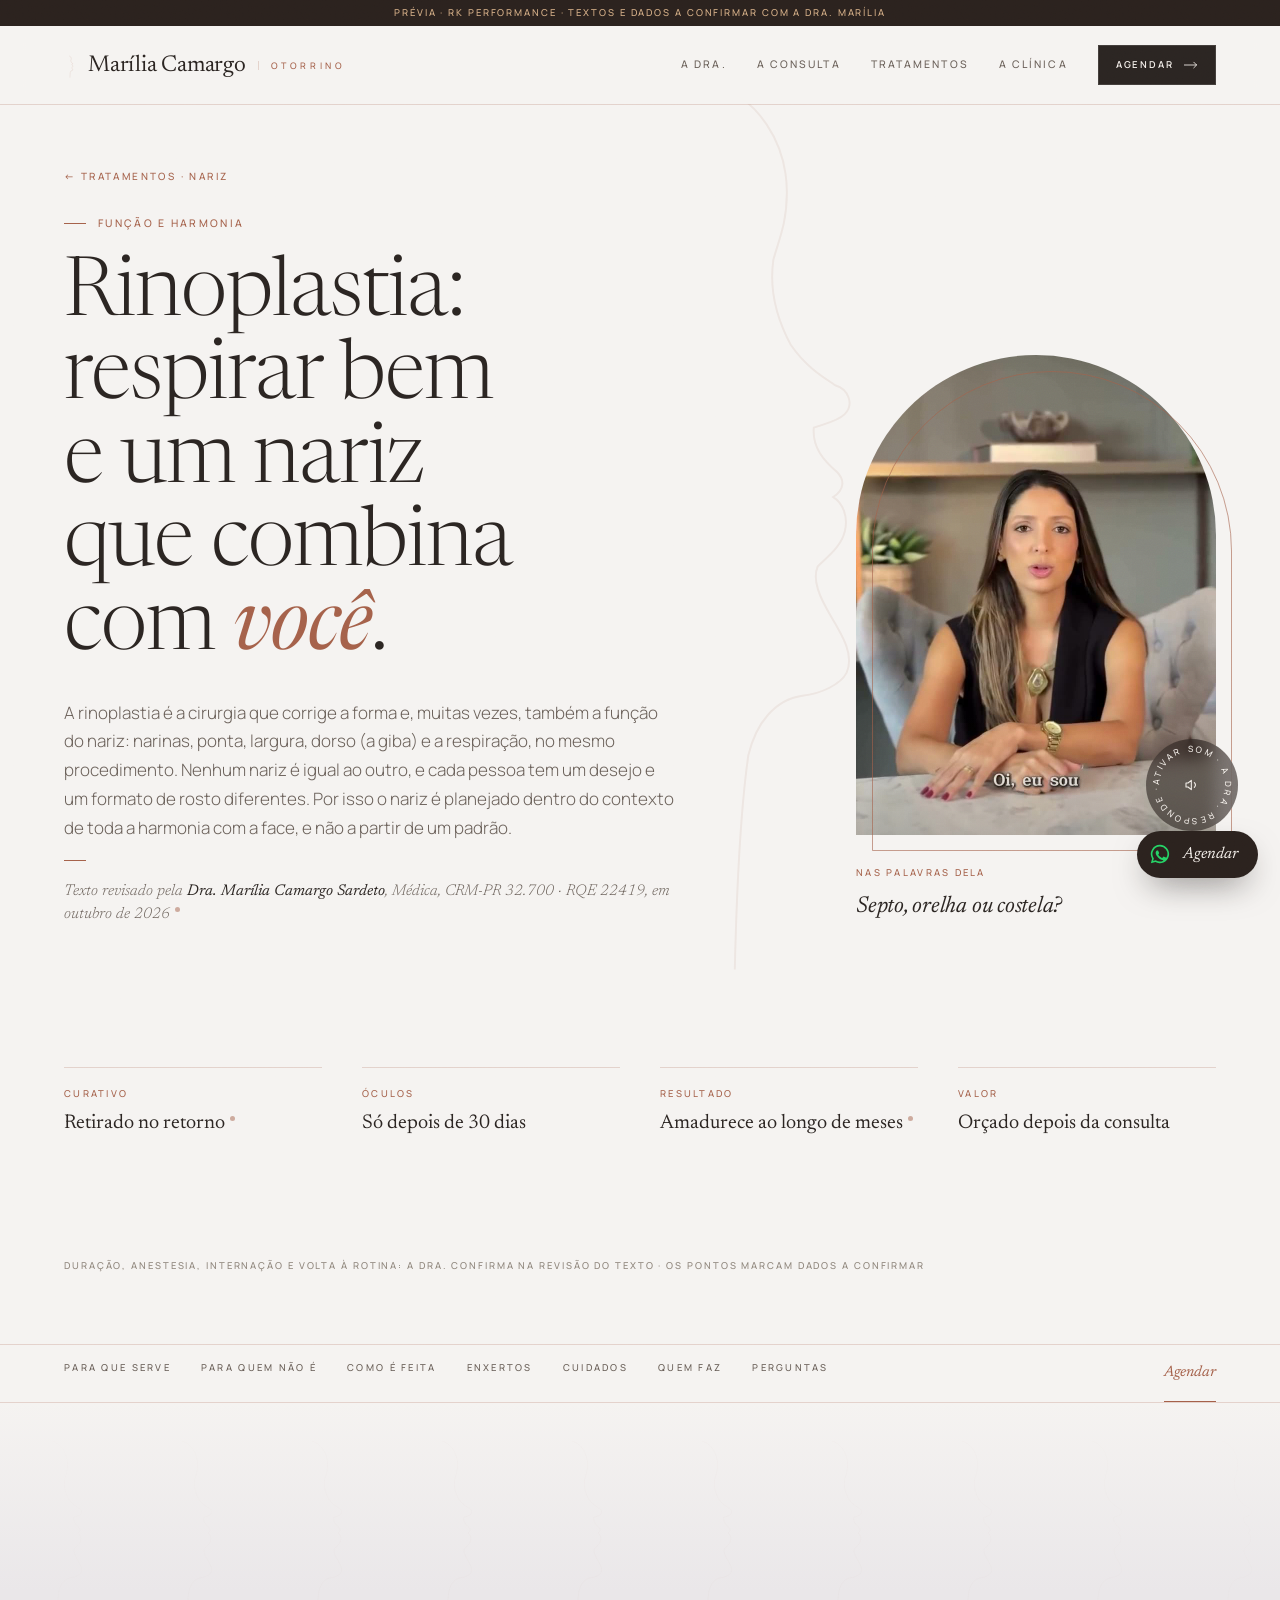
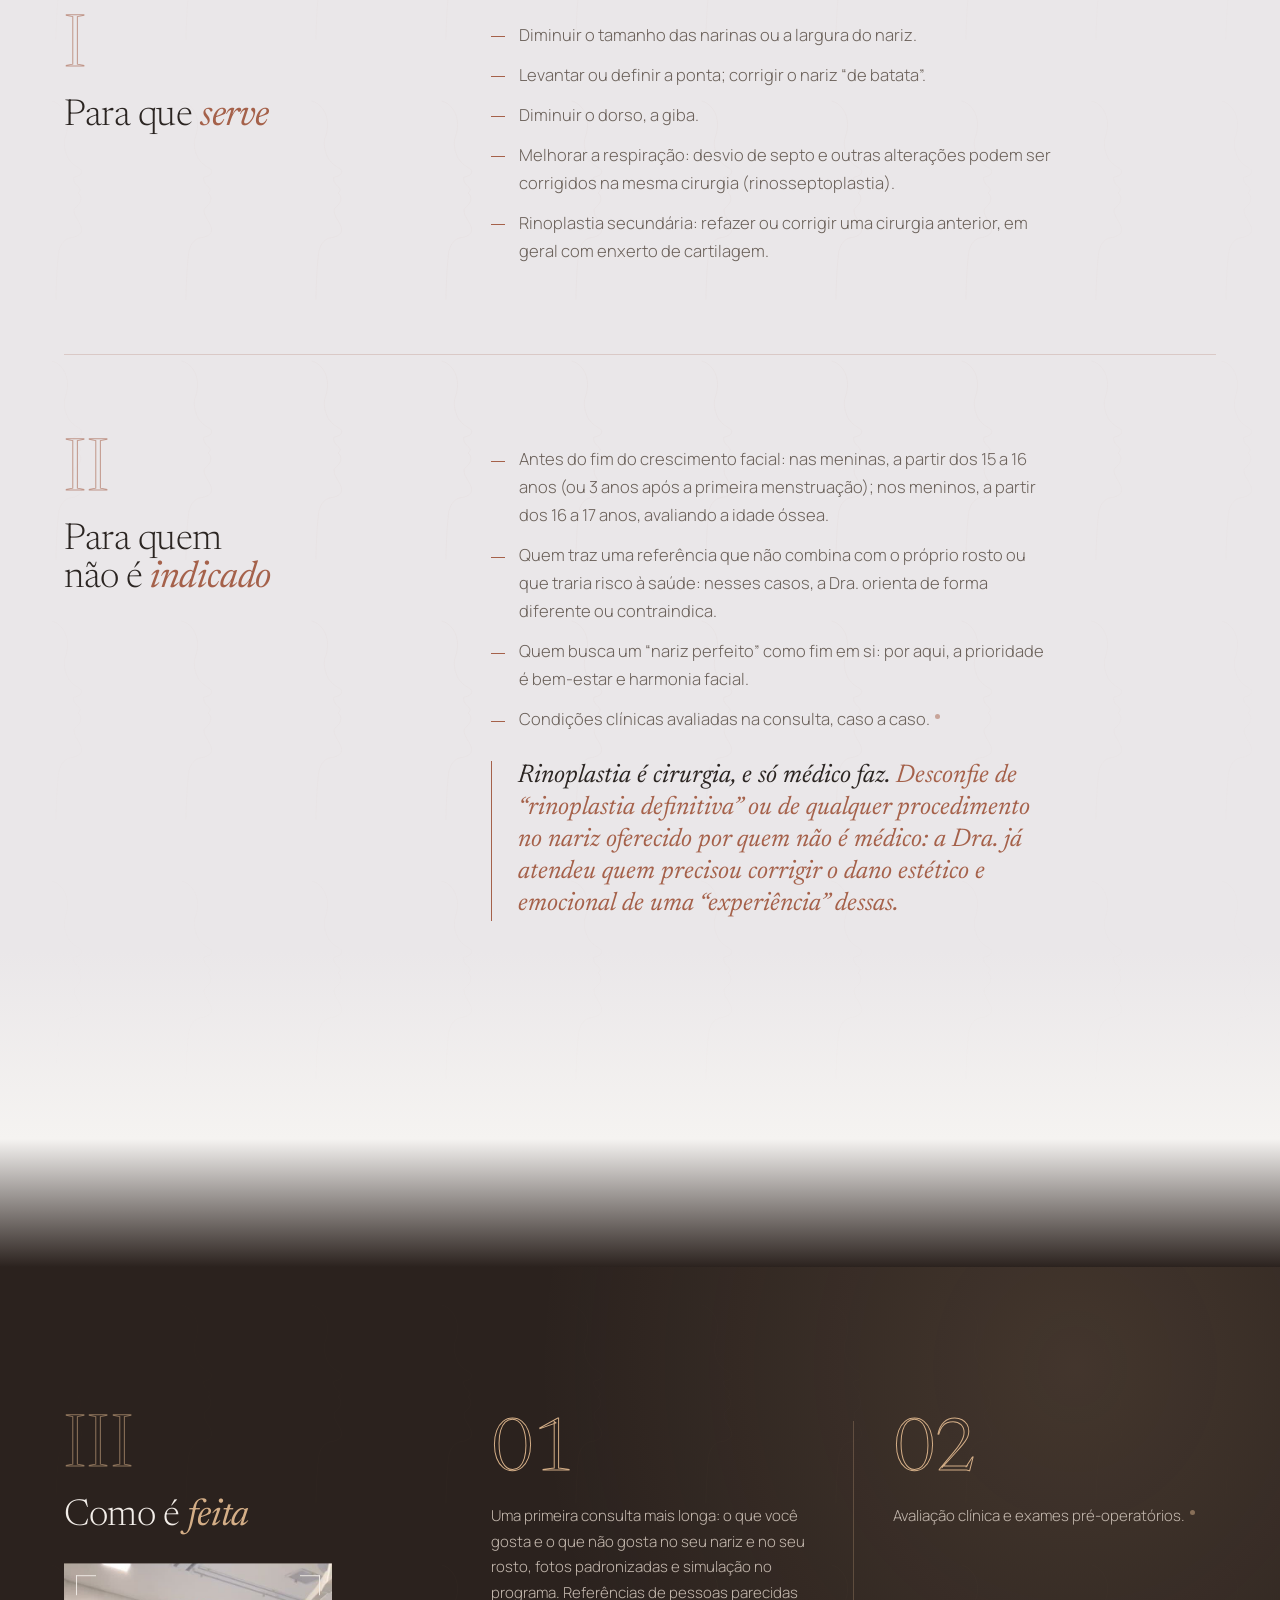
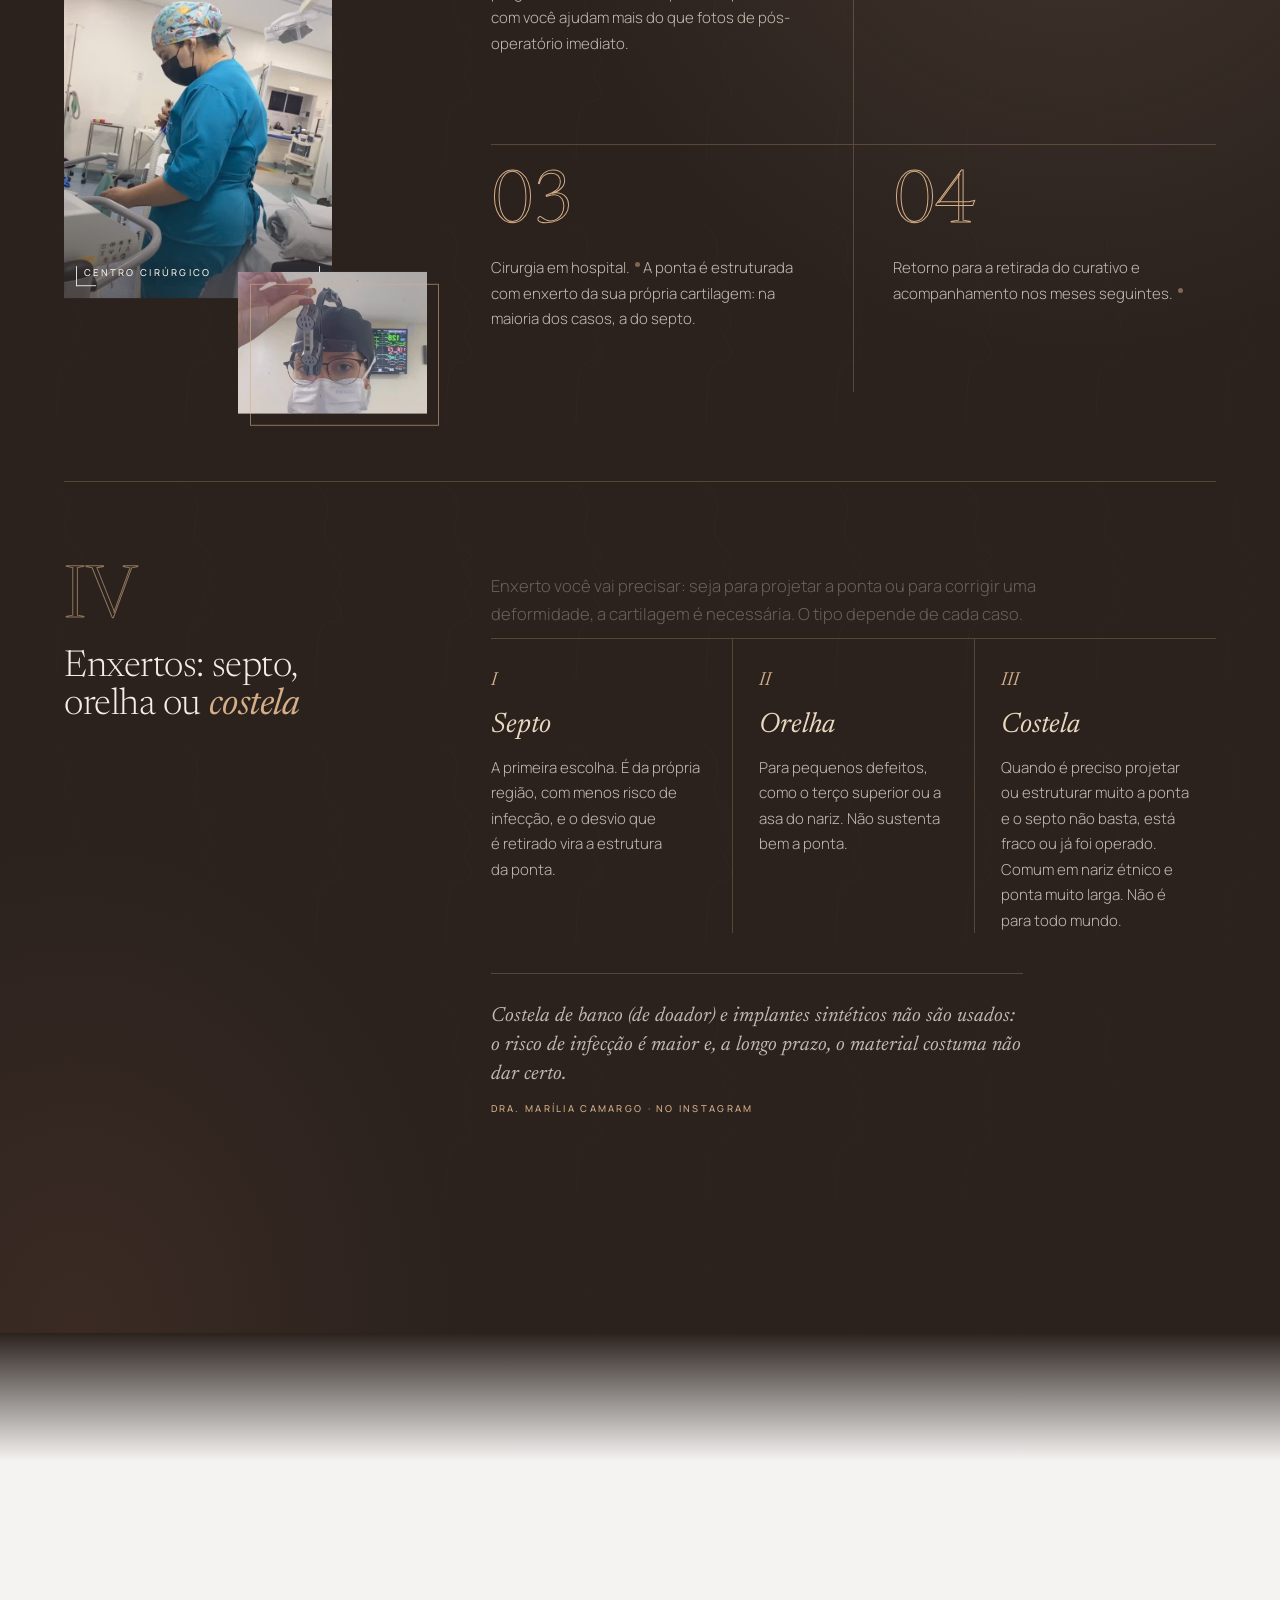
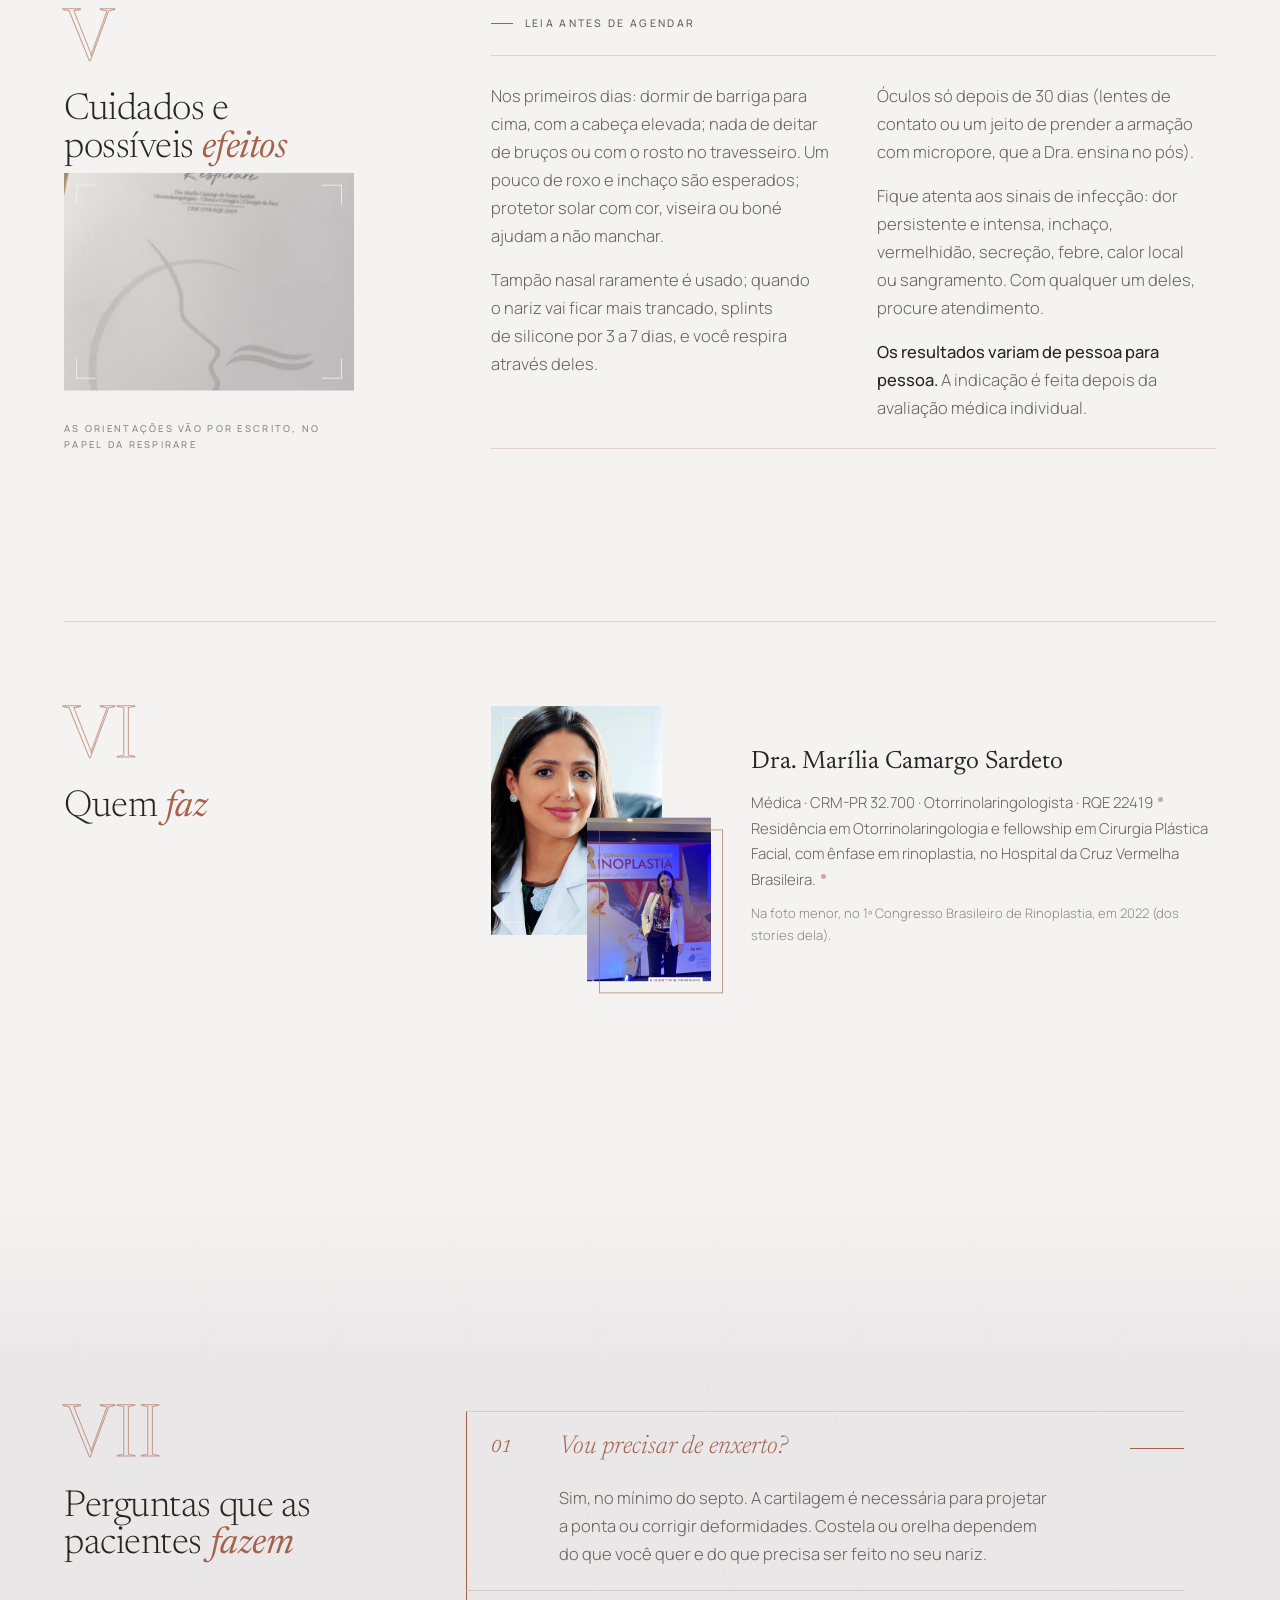
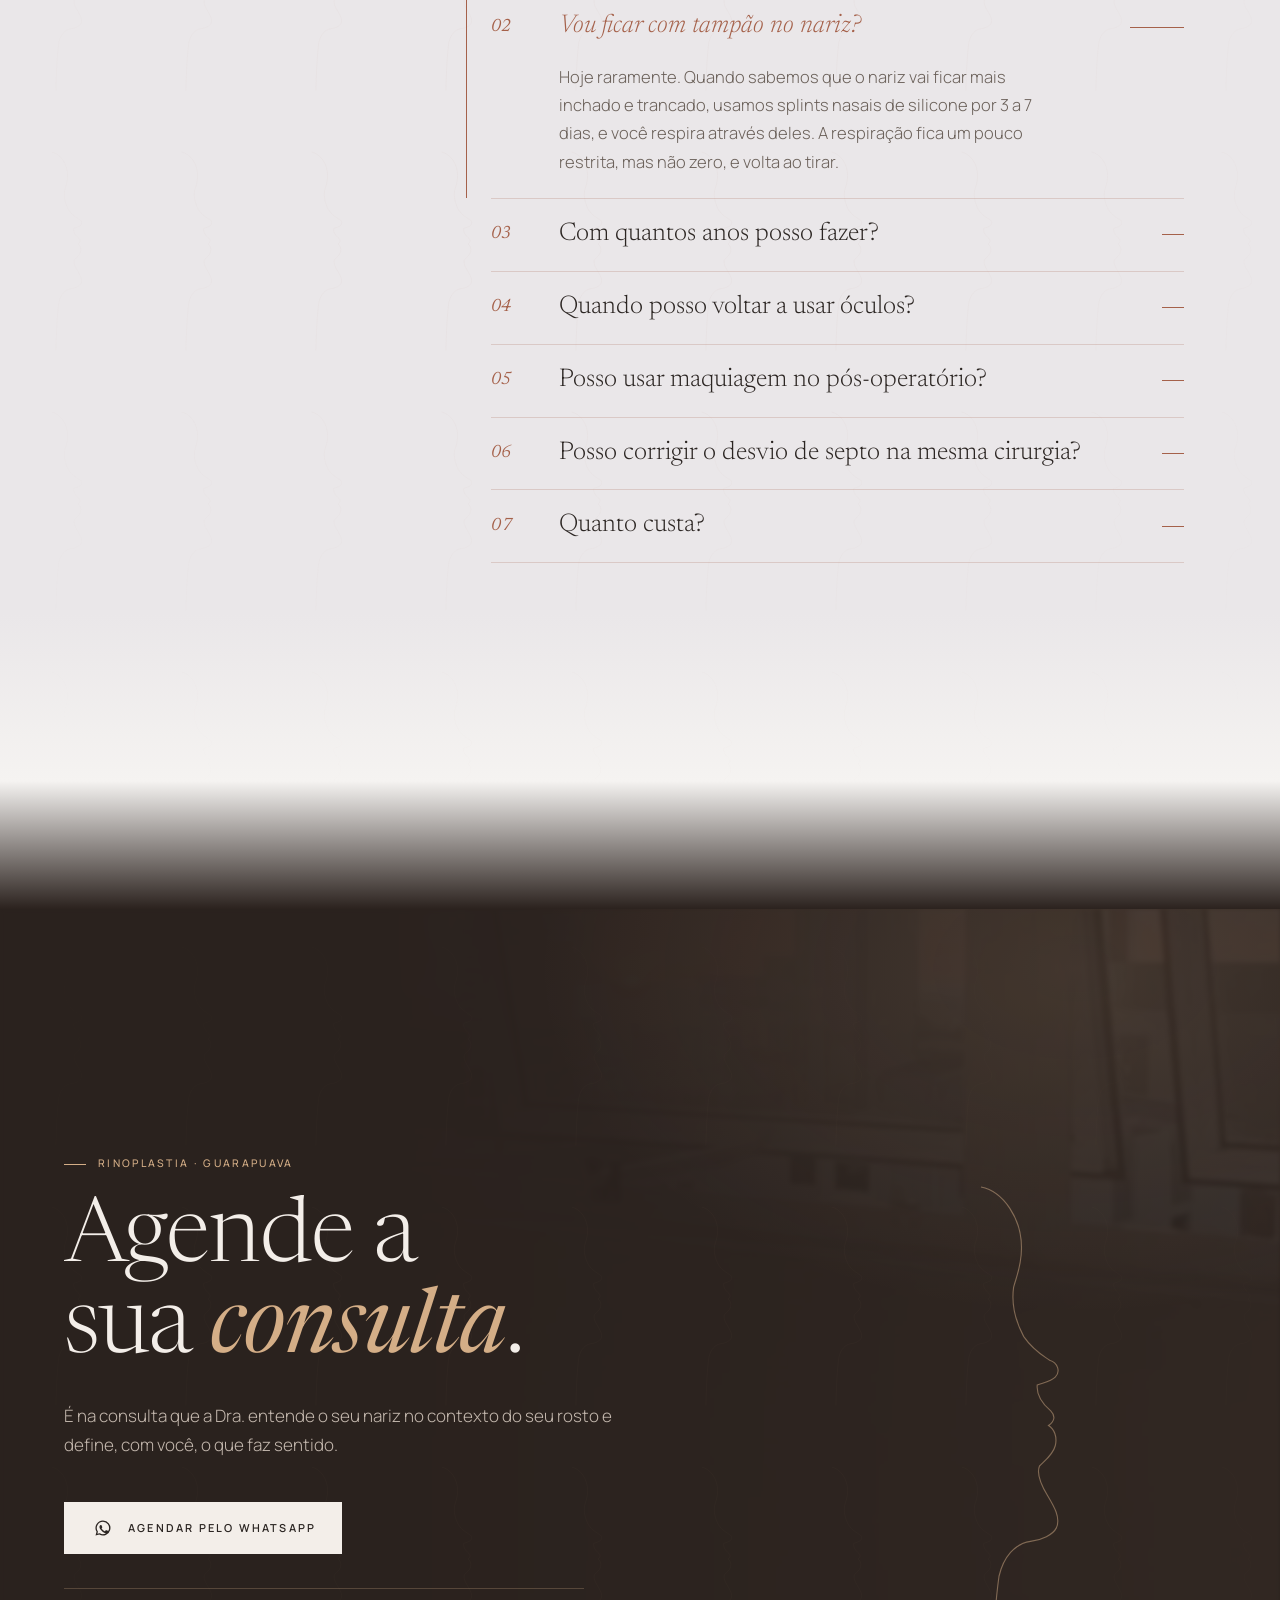
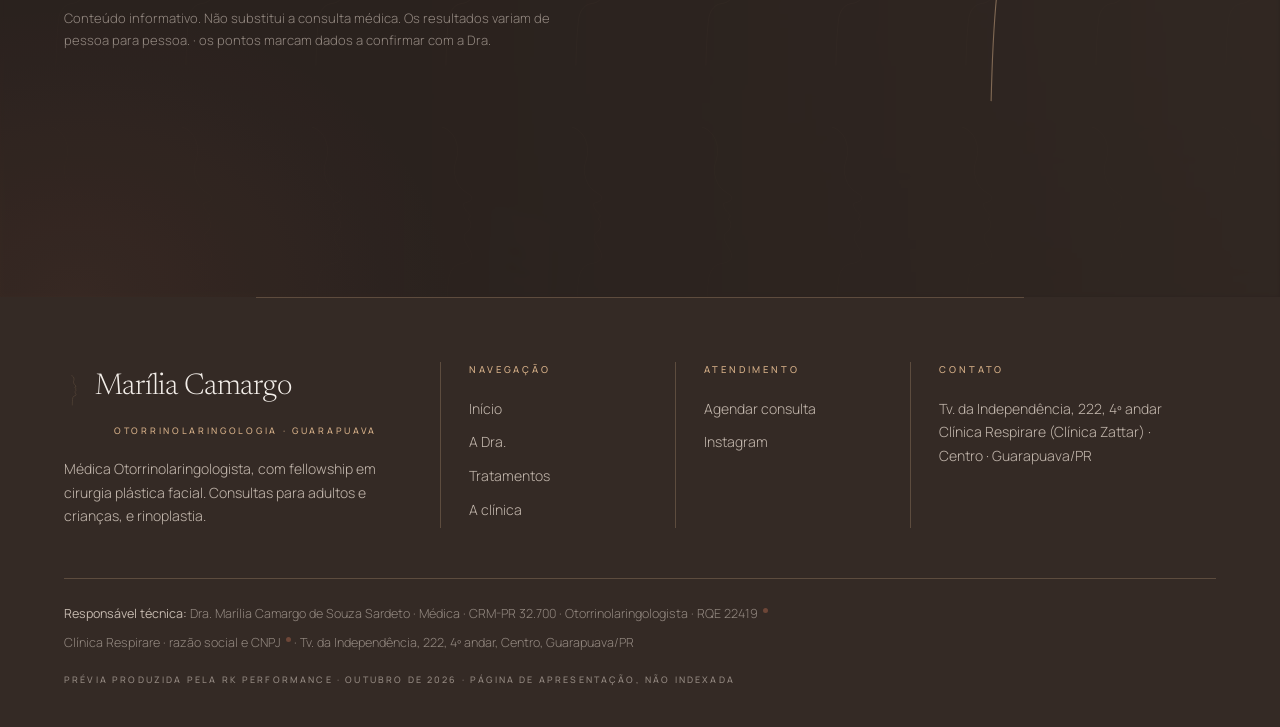
==== commit b0bf7be4: "Abertura com silhueta nova (nariz pequeno e empinado, queixo levemente pontudo) e tratamentos só do " ====
--- a/rinoplastia-guarapuava/index.html
+++ b/rinoplastia-guarapuava/index.html
@@ -12,7 +12,7 @@
 <meta property="og:description" content="Respirar bem e um nariz que combina com você. Função e harmonia na mesma cirurgia, com avaliação médica individual.">
 <meta property="og:image" content="https://joaovitorrk.github.io/marilia-camargo-site/media/og.jpg">
 <meta property="og:locale" content="pt_BR">
-<link rel="icon" href="data:image/svg+xml,<svg xmlns='http://www.w3.org/2000/svg' viewBox='0 0 64 64'><rect width='64' height='64' rx='32' fill='%23F5F3F1'/><g transform='translate%2814 7%29 scale%280.09%29'><path d='M127 15 C 149.7 59.6, 171.3 70, 170 106 C 169.2 128, 166.4 136.2, 164 150 C 162.3 159.8, 156.9 164.2, 159 174 C 163.6 195.5, 161.2 196, 170 214 C 182.3 239.2, 199.6 263, 199 275 C 198.6 282, 199.2 282, 194 285 C 189.7 287.5, 187.8 287.7, 183 289 C 179.1 290, 175 289, 175 292 C 175 304, 188.3 309.2, 186 322 C 184.8 328.9, 175.3 333, 175 335 C 174.7 337, 187.5 342.4, 185 350 C 180.7 363.3, 168.8 363.1, 170 377 C 171.4 392.9, 181 406, 181 422 C 181 431, 174 439.7, 165 440 C 151 440.5, 127.5 466.3, 124 486 C 119.8 509.6, 122.8 515.5, 128 545' fill='none' stroke='%23A5614A' stroke-width='14' stroke-linecap='round'/></g></svg>">
+<link rel="icon" href="data:image/svg+xml,<svg xmlns='http://www.w3.org/2000/svg' viewBox='0 0 64 64'><rect width='64' height='64' rx='32' fill='%23F5F3F1'/><g transform='translate%2814 7%29 scale%280.09%29'><path d='M120 88 C 140 92, 156 116, 156 142 C 156 158, 152 166, 149 177 C 147 191, 150 206, 158 221 C 167 234, 177 239, 181 242 C 188 244, 191 252, 186 257 C 182 261, 175 262, 170 264 C 169 274, 175 281, 182 287 C 186 291, 186 296, 180 300 C 185 303, 188 310, 186 318 C 184 326, 177 331, 172 336 C 169 343, 173 352, 179 362 C 185 372, 191 382, 187 391 C 184 397, 174 402, 164 403 C 150 405, 140 417, 136 434 C 132 462, 130 503, 129 545' fill='none' stroke='%23A5614A' stroke-width='14' stroke-linecap='round'/></g></svg>">
 <link rel="preconnect" href="https://fonts.googleapis.com">
 <link rel="preconnect" href="https://fonts.gstatic.com" crossorigin>
 <link href="https://fonts.googleapis.com/css2?family=Newsreader:ital,opsz,wght@0,6..72,300;0,6..72,400;1,6..72,300;1,6..72,400&family=Manrope:wght@300;400;500;600&display=swap" rel="stylesheet">
@@ -21,7 +21,7 @@
 <body class="pagina">
 <div class="grao" aria-hidden="true"></div>
 
-<svg class="defs" aria-hidden="true"><symbol id="perfil" viewBox="0 0 260 560" overflow="visible"><path d="M127 15 C 149.7 59.6, 171.3 70, 170 106 C 169.2 128, 166.4 136.2, 164 150 C 162.3 159.8, 156.9 164.2, 159 174 C 163.6 195.5, 161.2 196, 170 214 C 182.3 239.2, 199.6 263, 199 275 C 198.6 282, 199.2 282, 194 285 C 189.7 287.5, 187.8 287.7, 183 289 C 179.1 290, 175 289, 175 292 C 175 304, 188.3 309.2, 186 322 C 184.8 328.9, 175.3 333, 175 335 C 174.7 337, 187.5 342.4, 185 350 C 180.7 363.3, 168.8 363.1, 170 377 C 171.4 392.9, 181 406, 181 422 C 181 431, 174 439.7, 165 440 C 151 440.5, 127.5 466.3, 124 486 C 119.8 509.6, 122.8 515.5, 128 545"/></symbol>
+<svg class="defs" aria-hidden="true"><symbol id="perfil" viewBox="0 0 260 560" overflow="visible"><path d="M120 88 C 140 92, 156 116, 156 142 C 156 158, 152 166, 149 177 C 147 191, 150 206, 158 221 C 167 234, 177 239, 181 242 C 188 244, 191 252, 186 257 C 182 261, 175 262, 170 264 C 169 274, 175 281, 182 287 C 186 291, 186 296, 180 300 C 185 303, 188 310, 186 318 C 184 326, 177 331, 172 336 C 169 343, 173 352, 179 362 C 185 372, 191 382, 187 391 C 184 397, 174 402, 164 403 C 150 405, 140 417, 136 434 C 132 462, 130 503, 129 545"/></symbol>
 <symbol id="zap" viewBox="0 0 24 24"><path fill="currentColor" d="M12 2a10 10 0 0 0-8.6 15.1L2 22l5-1.3A10 10 0 1 0 12 2zm0 1.8a8.2 8.2 0 1 1-4.2 15.3l-.3-.2-3 .8.8-2.9-.2-.3A8.2 8.2 0 0 1 12 3.8zm-3 4.3c-.2 0-.5 0-.7.3-.3.3-1 1-1 2.4s1 2.8 1.2 3c.1.2 2 3.2 5 4.4 2.4 1 2.9.8 3.4.7.5 0 1.7-.7 1.9-1.4.2-.7.2-1.2.2-1.4-.1-.1-.3-.2-.6-.3l-2-.9c-.3-.1-.5-.2-.7.1l-1 1.2c-.2.2-.3.2-.6.1-.3-.2-1.2-.5-2.3-1.5-.9-.8-1.5-1.7-1.6-2-.2-.3 0-.5.1-.6l.4-.5.3-.5c.1-.2 0-.4 0-.5l-.9-2.1c-.2-.6-.5-.5-.7-.5z"/></symbol>
 <symbol id="seta" viewBox="0 0 20 10"><path d="M0 5h18M14 1l4 4-4 4" fill="none" stroke="currentColor" stroke-width="1.2" stroke-linecap="round" stroke-linejoin="round"/></symbol></svg>
 
--- a/assets/site.css
+++ b/assets/site.css
@@ -67,8 +67,8 @@
 .intro .nome{font-family:var(--display);font-weight:300;color:var(--ink);font-size:clamp(34px,5vw,60px);letter-spacing:-.01em;text-align:center;animation:intro-nome 1.1s .3s ease both;position:relative;z-index:2}
 .intro .nome em{font-style:italic;font-weight:400;color:var(--cobre)}
 .intro .nome small{display:block;font-family:var(--sans);font-weight:500;font-size:10px;letter-spacing:.4em;text-transform:uppercase;color:var(--cobre);margin-top:16px}
-.intro .laco{position:absolute;left:50%;top:50%;width:auto;height:min(74vh,580px);transform:translate(-50%,-50%);z-index:1}
-.intro .laco use{fill:none;stroke:var(--cobre);stroke-width:1.1;stroke-linecap:round;stroke-linejoin:round;stroke-dasharray:700;stroke-dashoffset:700;opacity:.8;animation:laco 1.7s .05s var(--suave) both}
+.intro .laco{position:absolute;left:calc(50% + 7vw);top:47%;width:auto;height:min(82vh,640px);transform:translate(-50%,-50%);z-index:1}
+.intro .laco use{fill:none;stroke:var(--cobre);stroke-width:1.1;stroke-linecap:round;stroke-linejoin:round;stroke-dasharray:620;stroke-dashoffset:620;opacity:.8;animation:laco 1.7s .05s var(--suave) both}
 @keyframes laco{to{stroke-dashoffset:0}}
 @keyframes intro-nome{from{opacity:0;transform:translateY(10px)}to{opacity:1;transform:none}}
 @keyframes intro-sai{to{opacity:0;visibility:hidden}}
@@ -114,11 +114,11 @@
 section{position:relative;padding:clamp(84px,10vw,132px) 0}
 .claro{background:var(--fundo)}
 .greige{position:relative;background:linear-gradient(180deg,var(--fundo) 0%,var(--fundo-2) 14%,var(--fundo-2) 86%,var(--fundo) 100%)}
-.greige::before{content:"";position:absolute;inset:0;pointer-events:none;background:url("data:image/svg+xml,<svg xmlns='http://www.w3.org/2000/svg' viewBox='0 0 300 600'><path d='M127 15 C 149.7 59.6, 171.3 70, 170 106 C 169.2 128, 166.4 136.2, 164 150 C 162.3 159.8, 156.9 164.2, 159 174 C 163.6 195.5, 161.2 196, 170 214 C 182.3 239.2, 199.6 263, 199 275 C 198.6 282, 199.2 282, 194 285 C 189.7 287.5, 187.8 287.7, 183 289 C 179.1 290, 175 289, 175 292 C 175 304, 188.3 309.2, 186 322 C 184.8 328.9, 175.3 333, 175 335 C 174.7 337, 187.5 342.4, 185 350 C 180.7 363.3, 168.8 363.1, 170 377 C 171.4 392.9, 181 406, 181 422 C 181 431, 174 439.7, 165 440 C 151 440.5, 127.5 466.3, 124 486 C 119.8 509.6, 122.8 515.5, 128 545' fill='none' stroke='%23A5614A' stroke-width='1.6' stroke-linecap='round'/></svg>") 0 0/130px 260px;opacity:.045;
+.greige::before{content:"";position:absolute;inset:0;pointer-events:none;background:url("data:image/svg+xml,<svg xmlns='http://www.w3.org/2000/svg' viewBox='0 0 300 600'><path d='M120 88 C 140 92, 156 116, 156 142 C 156 158, 152 166, 149 177 C 147 191, 150 206, 158 221 C 167 234, 177 239, 181 242 C 188 244, 191 252, 186 257 C 182 261, 175 262, 170 264 C 169 274, 175 281, 182 287 C 186 291, 186 296, 180 300 C 185 303, 188 310, 186 318 C 184 326, 177 331, 172 336 C 169 343, 173 352, 179 362 C 185 372, 191 382, 187 391 C 184 397, 174 402, 164 403 C 150 405, 140 417, 136 434 C 132 462, 130 503, 129 545' fill='none' stroke='%23A5614A' stroke-width='1.6' stroke-linecap='round'/></svg>") 0 0/130px 260px;opacity:.045;
   -webkit-mask-image:radial-gradient(80% 70% at 50% 45%,#000 30%,transparent 100%);mask-image:radial-gradient(80% 70% at 50% 45%,#000 30%,transparent 100%)}
 .escuro{position:relative;background:var(--noite);color:var(--papel);isolation:isolate}
 .escuro::before{content:"";position:absolute;inset:0;z-index:0;pointer-events:none;background:radial-gradient(60% 50% at 84% 6%,rgba(212,174,135,.14),transparent 70%),radial-gradient(42% 42% at 6% 100%,rgba(165,97,74,.13),transparent 70%)}
-.escuro::after{content:"";position:absolute;inset:0;z-index:0;pointer-events:none;background:url("data:image/svg+xml,<svg xmlns='http://www.w3.org/2000/svg' viewBox='0 0 300 600'><path d='M127 15 C 149.7 59.6, 171.3 70, 170 106 C 169.2 128, 166.4 136.2, 164 150 C 162.3 159.8, 156.9 164.2, 159 174 C 163.6 195.5, 161.2 196, 170 214 C 182.3 239.2, 199.6 263, 199 275 C 198.6 282, 199.2 282, 194 285 C 189.7 287.5, 187.8 287.7, 183 289 C 179.1 290, 175 289, 175 292 C 175 304, 188.3 309.2, 186 322 C 184.8 328.9, 175.3 333, 175 335 C 174.7 337, 187.5 342.4, 185 350 C 180.7 363.3, 168.8 363.1, 170 377 C 171.4 392.9, 181 406, 181 422 C 181 431, 174 439.7, 165 440 C 151 440.5, 127.5 466.3, 124 486 C 119.8 509.6, 122.8 515.5, 128 545' fill='none' stroke='%23D4AE87' stroke-width='1.6' stroke-linecap='round'/></svg>") 0 0/130px 260px;opacity:.035;
+.escuro::after{content:"";position:absolute;inset:0;z-index:0;pointer-events:none;background:url("data:image/svg+xml,<svg xmlns='http://www.w3.org/2000/svg' viewBox='0 0 300 600'><path d='M120 88 C 140 92, 156 116, 156 142 C 156 158, 152 166, 149 177 C 147 191, 150 206, 158 221 C 167 234, 177 239, 181 242 C 188 244, 191 252, 186 257 C 182 261, 175 262, 170 264 C 169 274, 175 281, 182 287 C 186 291, 186 296, 180 300 C 185 303, 188 310, 186 318 C 184 326, 177 331, 172 336 C 169 343, 173 352, 179 362 C 185 372, 191 382, 187 391 C 184 397, 174 402, 164 403 C 150 405, 140 417, 136 434 C 132 462, 130 503, 129 545' fill='none' stroke='%23D4AE87' stroke-width='1.6' stroke-linecap='round'/></svg>") 0 0/130px 260px;opacity:.035;
   -webkit-mask-image:radial-gradient(80% 70% at 50% 50%,#000 30%,transparent 100%);mask-image:radial-gradient(80% 70% at 50% 50%,#000 30%,transparent 100%)}
 .escuro p{color:var(--papel-2)}
 .band{height:clamp(90px,10vw,150px);position:relative;z-index:1;pointer-events:none}
@@ -229,30 +229,26 @@
 .etapas h3{font-family:var(--display);font-weight:300;font-size:var(--t-h3);line-height:1.15;letter-spacing:-.01em;margin-bottom:10px;color:var(--ink)}
 .etapas p{font-size:15.5px;color:var(--ink-2);max-width:22em}
 
-/* tratamentos: índice editorial, áreas fixas à esquerda */
-.tratamentos .wrap{display:grid;grid-template-columns:200px 1fr;gap:clamp(30px,5vw,80px)}
-.tratamentos .cabeca{grid-column:1/-1}
-.areas{position:sticky;top:calc(var(--aviso) + var(--topo) + 32px);align-self:start;list-style:none;display:grid;gap:14px}
-.areas li{font-family:var(--sans);font-weight:500;font-size:10px;letter-spacing:.24em;text-transform:uppercase;color:var(--ink-3);display:flex;gap:12px;align-items:center}
-.areas li::before{content:"";width:14px;height:1px;background:var(--hair);transition:width .4s,background .4s}
-.areas li.on{color:var(--cobre)}
-.areas li.on::before{width:28px;background:var(--cobre)}
-.tratamentos .nota-conf{grid-column:2}
+/* tratamentos: a rinoplastia em destaque, o resto em índice compacto */
+.tratamentos .cabeca{max-width:46em}
+.foco{display:grid;grid-template-columns:64px 1fr 56px;gap:0 clamp(18px,2.4vw,34px);align-items:center;padding:clamp(28px,3.5vw,44px) 0;border-top:1px solid var(--cobre);border-bottom:1px solid var(--hair);margin-top:clamp(40px,5vw,64px);color:var(--ink);position:relative}
+.foco .i{font-family:var(--display);font-style:italic;font-weight:400;font-size:22px;color:var(--cobre)}
+.foco h3{font-size:clamp(38px,4.4vw,66px);line-height:1;margin-bottom:14px;transition:color .4s,transform .6s var(--suave)}
+.foco p{font-size:16px;color:var(--ink-2);max-width:40em;margin-bottom:18px}
+.foco .circ{width:56px;height:56px;border-radius:50%;border:1px solid var(--cobre);display:grid;place-items:center;color:var(--cobre);justify-self:end;transition:background .35s,color .35s,transform .5s var(--suave)}
+.foco .circ svg{width:20px;height:10px}
+.foco:hover h3{font-style:italic;color:var(--cobre);transform:translateX(8px)}
+.foco:hover .circ{background:var(--cobre);color:var(--papel);transform:rotate(-45deg)}
+.foco:hover .lk-acao{background-size:100% 1px}
+.rot.tambem{margin:clamp(44px,5vw,64px) 0 8px}
 .indice{list-style:none}
-.indice li{display:grid;grid-template-columns:64px 1.1fr 1.3fr 44px;gap:0 clamp(18px,2.4vw,34px);align-items:baseline;padding:26px 0;border-top:1px solid var(--hair);position:relative;transition:border-color .4s}
-.indice li:last-child{border-bottom:1px solid var(--hair)}
-.indice .i{font-family:var(--display);font-style:italic;font-weight:400;font-size:19px;color:var(--cobre)}
-.indice h3{font-size:clamp(26px,2.6vw,38px);line-height:1.08;transition:color .4s,transform .6s var(--suave)}
-.indice .g{display:block;font-family:var(--sans);font-weight:500;font-size:9.5px;letter-spacing:.22em;text-transform:uppercase;color:var(--ink-3);margin-top:8px}
-.indice p{font-size:15px;color:var(--ink-2);max-width:30em}
-.indice .circ{width:40px;height:40px;border-radius:50%;border:1px solid var(--cobre);display:grid;place-items:center;color:var(--cobre);justify-self:end;transition:background .35s,color .35s,transform .5s var(--suave)}
-.indice .circ svg{width:16px;height:10px}
-.indice .breve{font-family:var(--display);font-style:italic;font-size:14px;color:var(--ink-3);justify-self:end;white-space:nowrap}
-.indice li.link{cursor:pointer}
-.indice li.link:hover{border-top-color:var(--cobre)}
-.indice li.link:hover h3{font-style:italic;color:var(--cobre);transform:translateX(8px)}
-.indice li.link:hover .circ{background:var(--cobre);color:var(--papel);transform:rotate(-45deg)}
-.indice li.link a{position:absolute;inset:0}
+.indice.compacto{display:grid;grid-template-columns:1fr 1fr;gap:0 clamp(30px,5vw,80px)}
+.indice li{display:grid;grid-template-columns:48px 1fr;gap:0 18px;align-items:baseline;padding:22px 0;border-top:1px solid var(--hair);position:relative}
+.indice li:nth-last-child(-n+2){border-bottom:1px solid var(--hair)}
+.indice .i{font-family:var(--display);font-style:italic;font-weight:400;font-size:17px;color:var(--cobre)}
+.indice h3{font-size:clamp(22px,2vw,28px);line-height:1.1}
+.indice p{grid-column:2;font-size:14.5px;color:var(--ink-2);max-width:30em;margin-top:6px}
+.tratamentos .nota-conf{margin-top:28px}
 
 /* rinoplastia passo a passo (escuro): coluna fixa à esquerda, cronologia à direita */
 .caminho .wrap{display:grid;grid-template-columns:5fr 7fr;gap:clamp(40px,6vw,110px);align-items:start}
@@ -309,7 +305,7 @@
 .frase-sec{overflow:hidden;padding:clamp(110px,13vw,180px) 0}
 .frase-sec .wrap{display:grid;grid-template-columns:7fr 5fr;gap:clamp(40px,6vw,100px);align-items:center}
 .desenha{position:absolute;right:-3%;top:50%;transform:translateY(-50%);height:76vh;width:auto;z-index:0;pointer-events:none}
-.desenha use{fill:none;stroke:var(--cobre);stroke-width:1;opacity:.11;stroke-dasharray:700;stroke-dashoffset:700;transition:stroke-dashoffset 2.6s var(--suave)}
+.desenha use{fill:none;stroke:var(--cobre);stroke-width:1;opacity:.11;stroke-dasharray:620;stroke-dashoffset:620;transition:stroke-dashoffset 2.6s var(--suave)}
 .desenha.in use{stroke-dashoffset:0}
 .frase{font-family:var(--display);font-weight:300;font-size:clamp(30px,3.3vw,50px);line-height:1.12;letter-spacing:-.012em;padding-left:28px;border-left:1px solid var(--cobre);max-width:17em}
 .frase em{font-style:italic;font-weight:400;color:var(--cobre)}
@@ -354,7 +350,7 @@
   background:linear-gradient(var(--champ),var(--champ)) no-repeat 0 100%/0 1px;padding-bottom:5px;transition:background-size .45s var(--suave)}
 .cta .links a:hover,.cta .links button:hover{background-size:100% 1px}
 .perfil-grande{height:min(70vh,640px);width:auto;justify-self:center;overflow:visible}
-.perfil-grande use{fill:none;stroke:var(--champ);stroke-width:1;opacity:.5;stroke-dasharray:700;stroke-dashoffset:700;transition:stroke-dashoffset 2.4s var(--suave)}
+.perfil-grande use{fill:none;stroke:var(--champ);stroke-width:1;opacity:.5;stroke-dasharray:620;stroke-dashoffset:620;transition:stroke-dashoffset 2.4s var(--suave)}
 .perfil-grande.in use{stroke-dashoffset:0}
 
 /* rodapé */
@@ -484,6 +480,7 @@
 @media (max-width:900px){
   :root{--topo:66px}
   .aviso .longo{display:none}.aviso .curto{display:inline}
+  .intro .laco{left:52%;height:70vh}
   .so-pc{display:none}.so-cel{display:block}
   .topo nav a.lk{display:none}
   .topo .marca{flex:none;white-space:nowrap;gap:9px}
@@ -516,15 +513,13 @@
   .etapas li{display:grid;grid-template-columns:76px 1fr;gap:0 18px;border-left:0;padding:24px 0 20px}
   .etapas li+li{border-left:0;padding-left:0}
   .etapas .n{font-size:58px;margin:0;grid-row:1/3}
-  .tratamentos .wrap{grid-template-columns:1fr;gap:20px}
-  .areas{position:static;display:flex;flex-wrap:wrap;gap:10px 22px}
-  .tratamentos .nota-conf{grid-column:1}
-  .indice li{grid-template-columns:40px 1fr auto;grid-template-rows:auto auto;gap:0 14px;padding:20px 0}
-  .indice .i{grid-row:1}
-  .indice h3{font-size:24px;grid-column:2;grid-row:1}
-  .indice p{grid-column:2/4;grid-row:2;margin-top:6px}
-  .indice .circ,.indice .breve{grid-column:3;grid-row:1}
-  .indice .circ{width:34px;height:34px}
+  .foco{grid-template-columns:36px 1fr;gap:0 14px}
+  .foco .circ{display:none}
+  .foco h3{font-size:36px}
+  .indice.compacto{grid-template-columns:1fr}
+  .indice li:nth-last-child(-n+2){border-bottom:0}
+  .indice li:last-child{border-bottom:1px solid var(--hair)}
+  .indice li{grid-template-columns:36px 1fr;padding:18px 0}
   .caminho .wrap{grid-template-columns:1fr;gap:40px}
   .fixo{position:static}
   .colagem{max-width:none;padding:0 26% 22% 0}
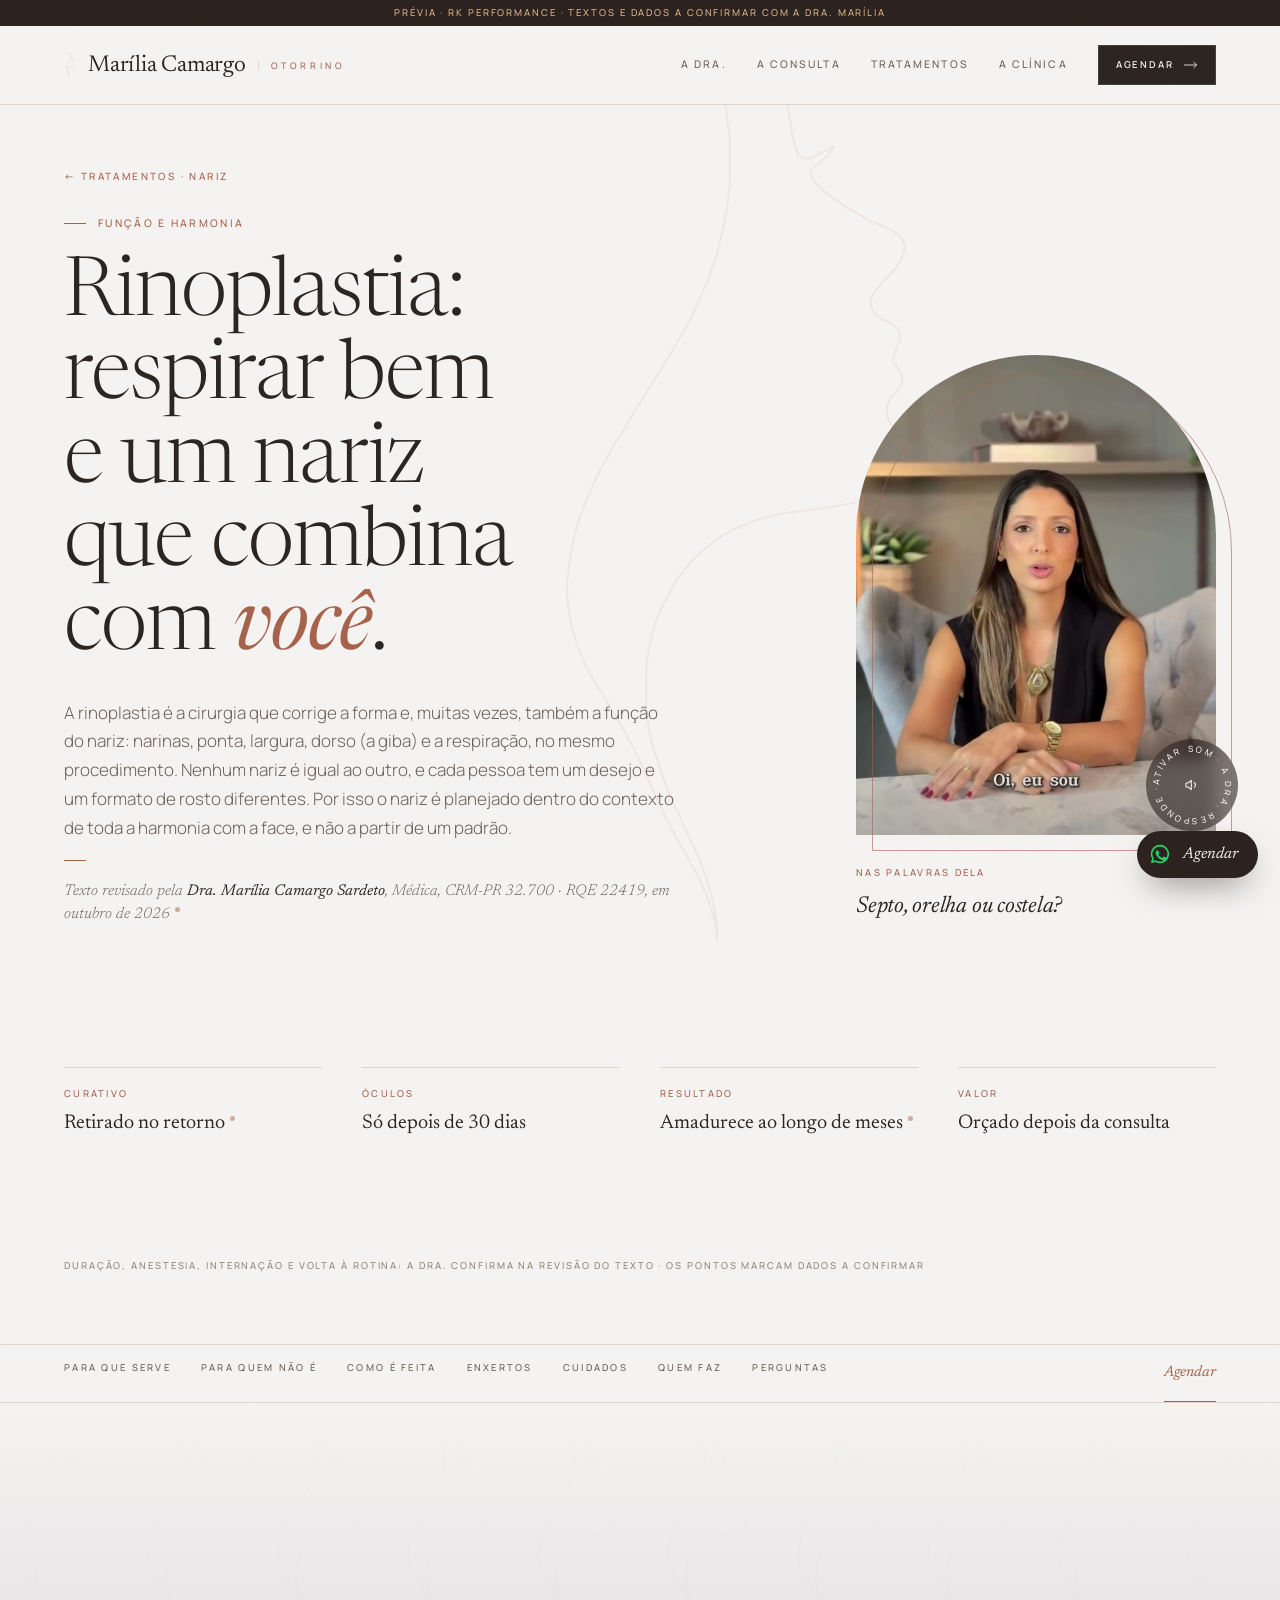
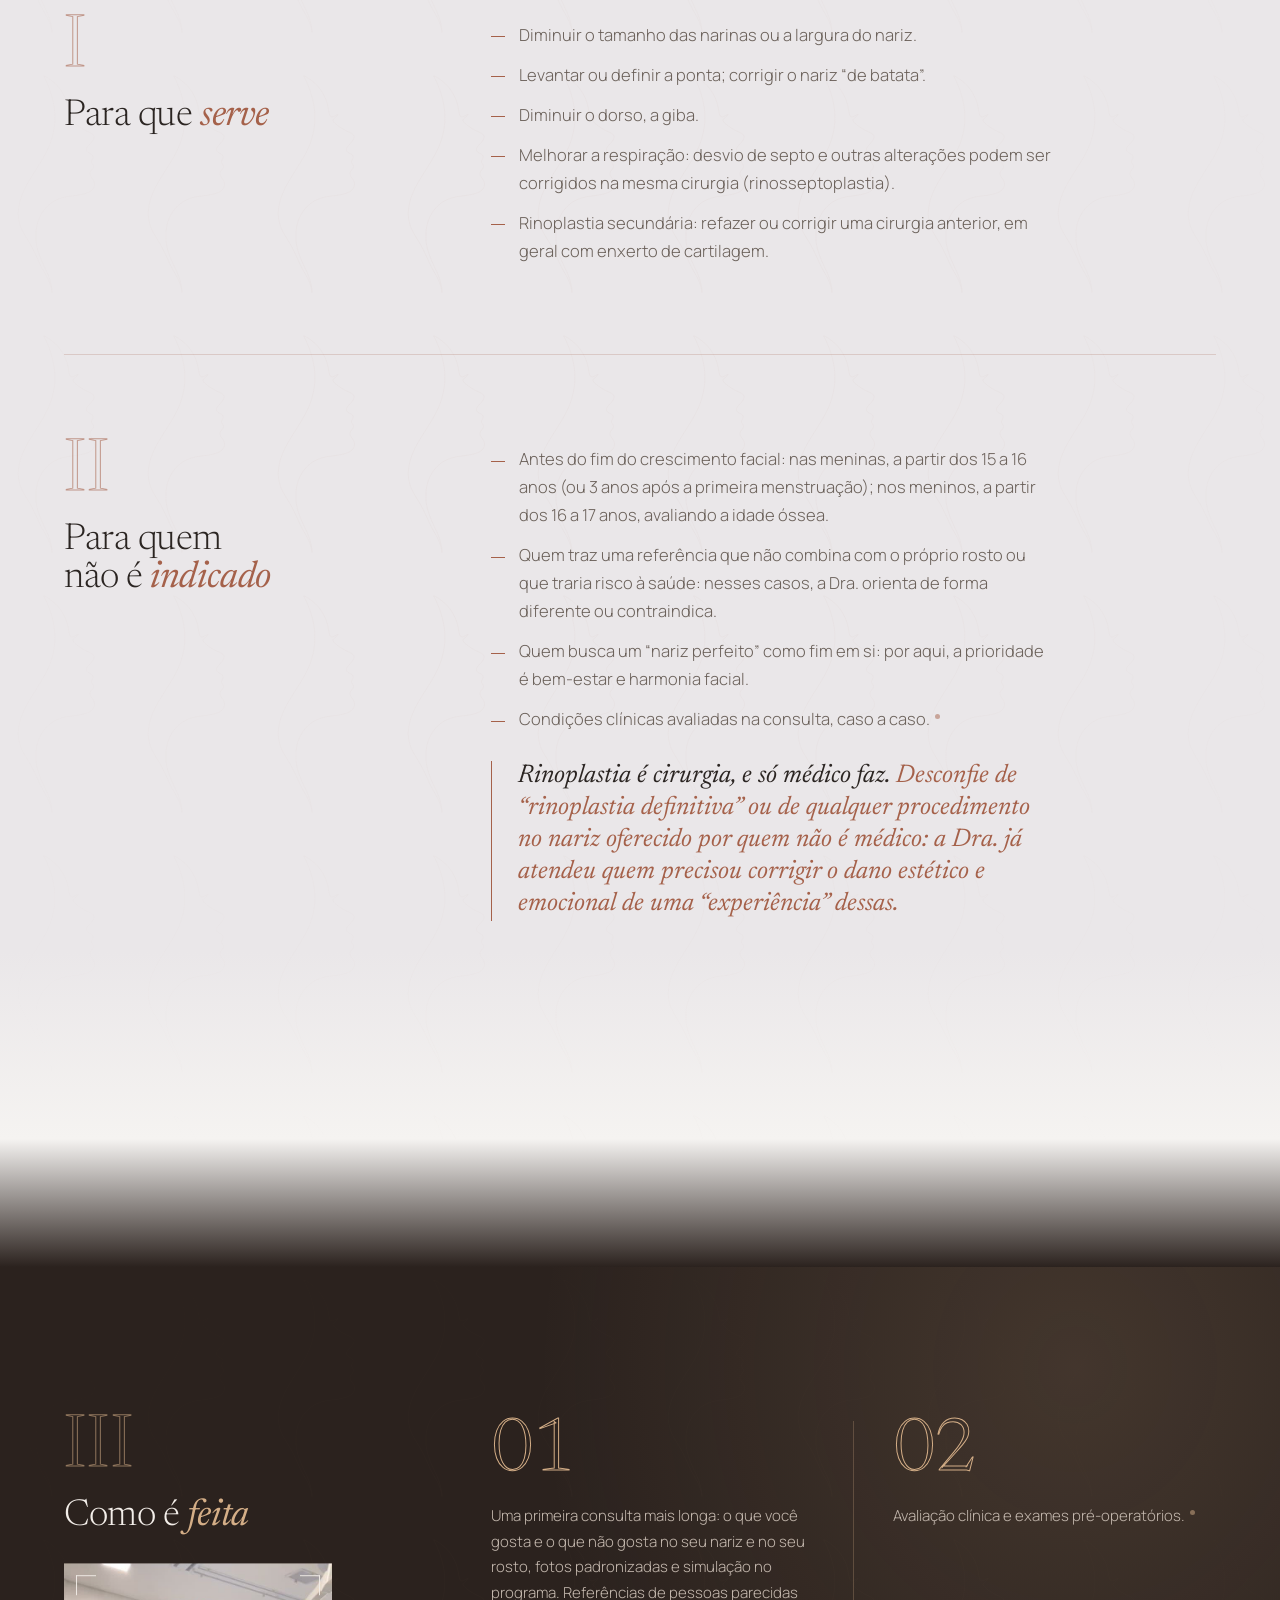
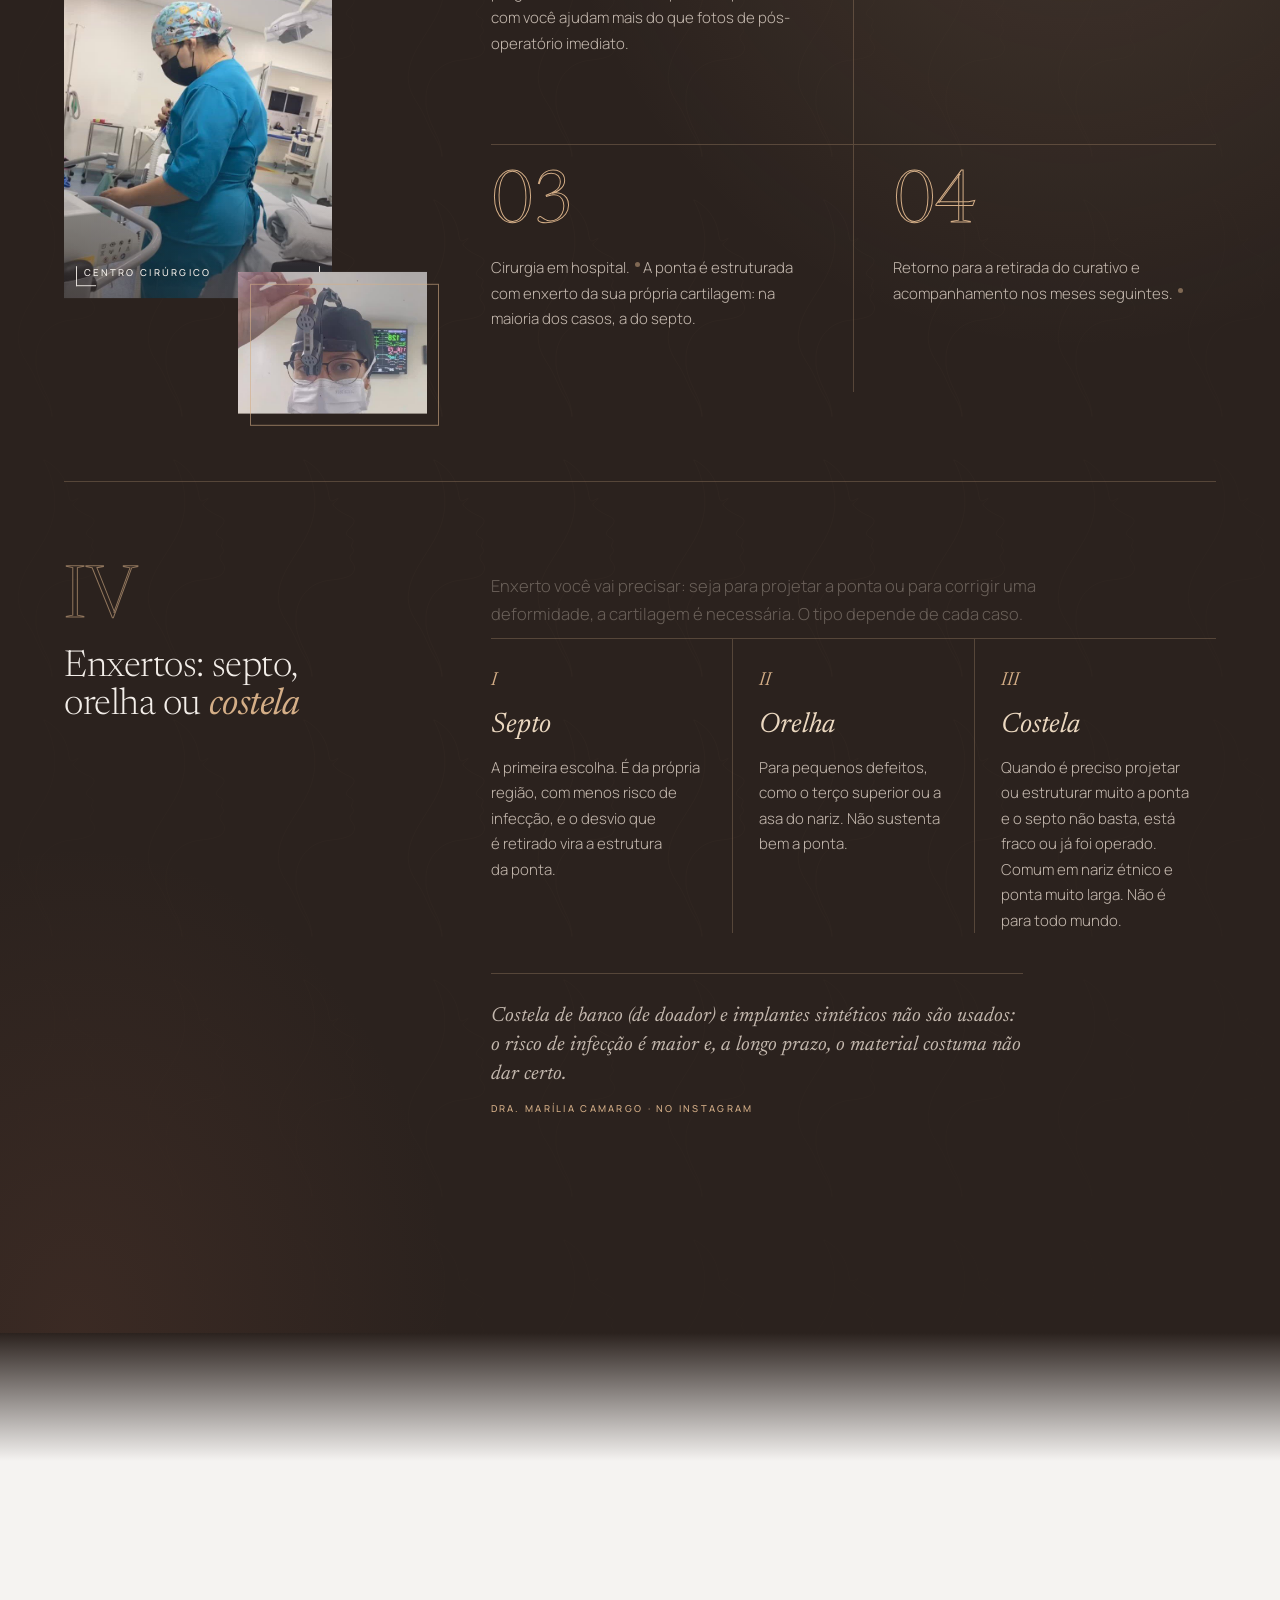
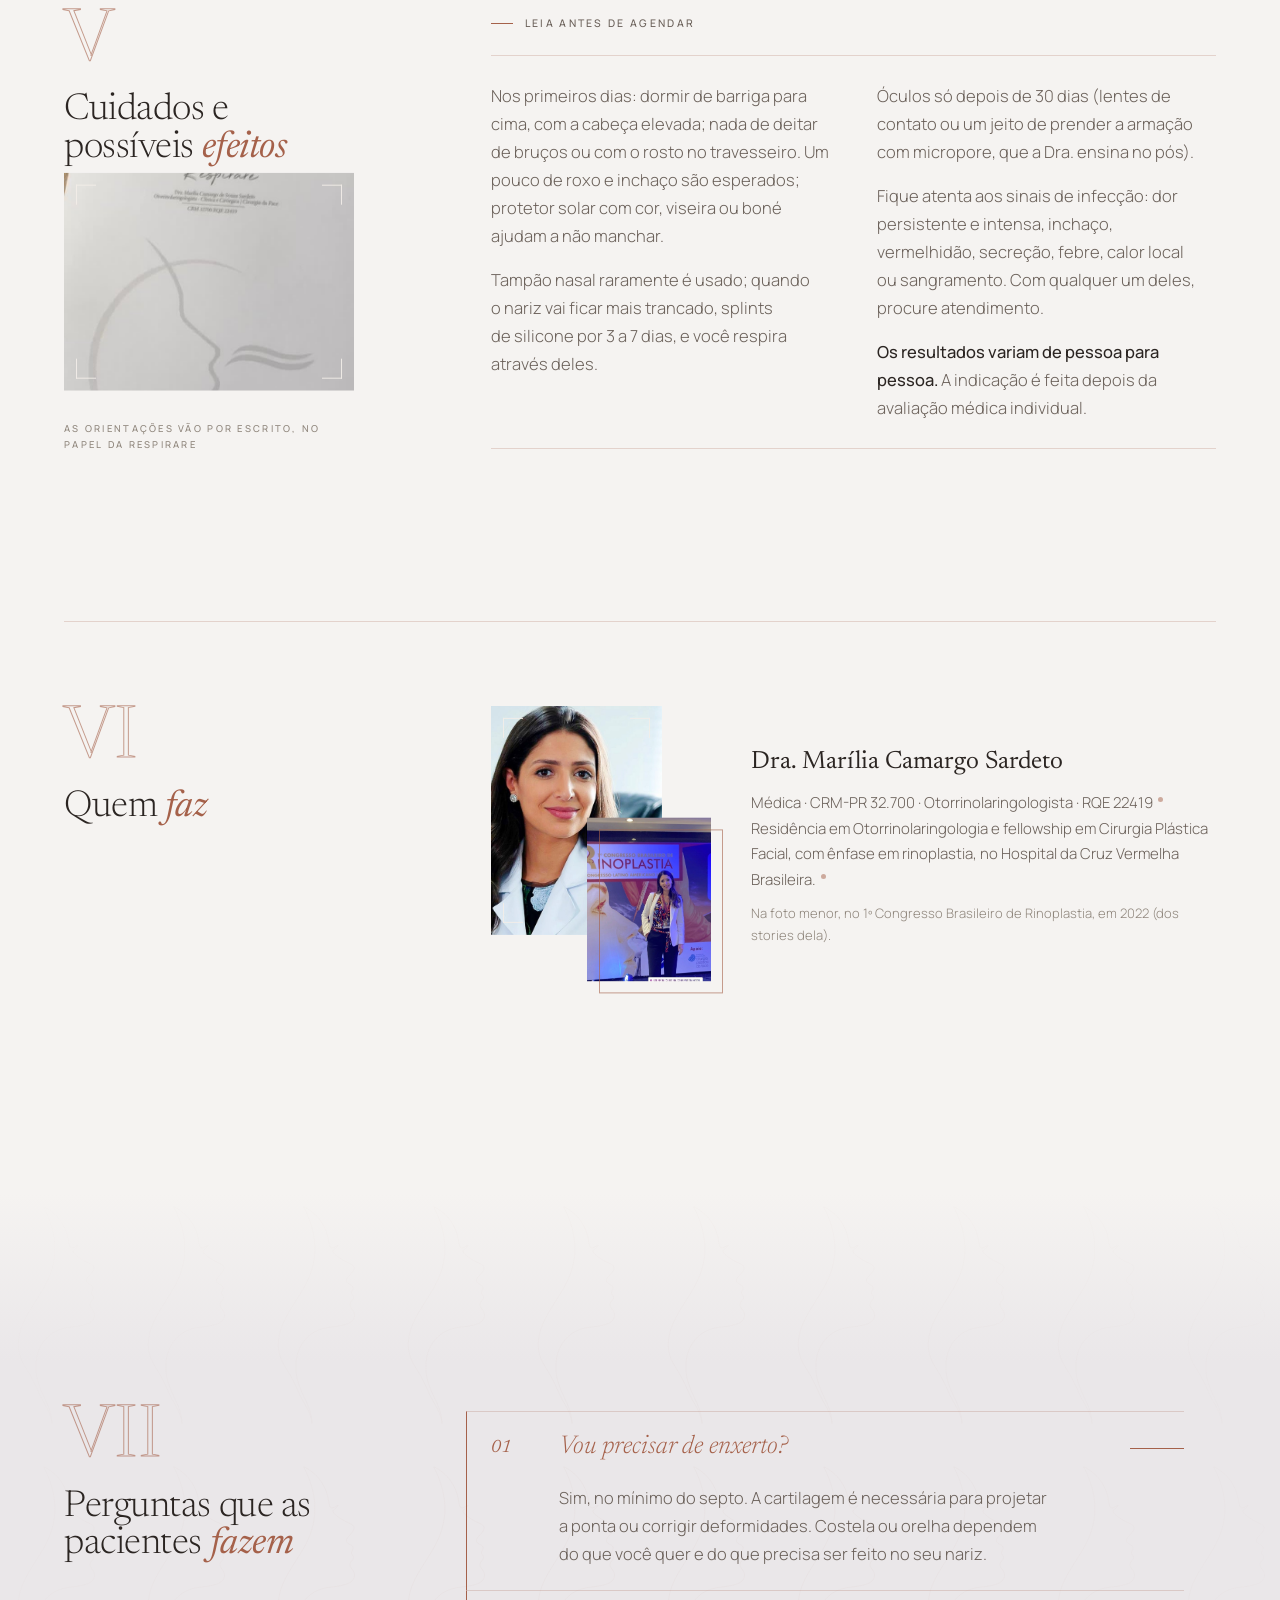
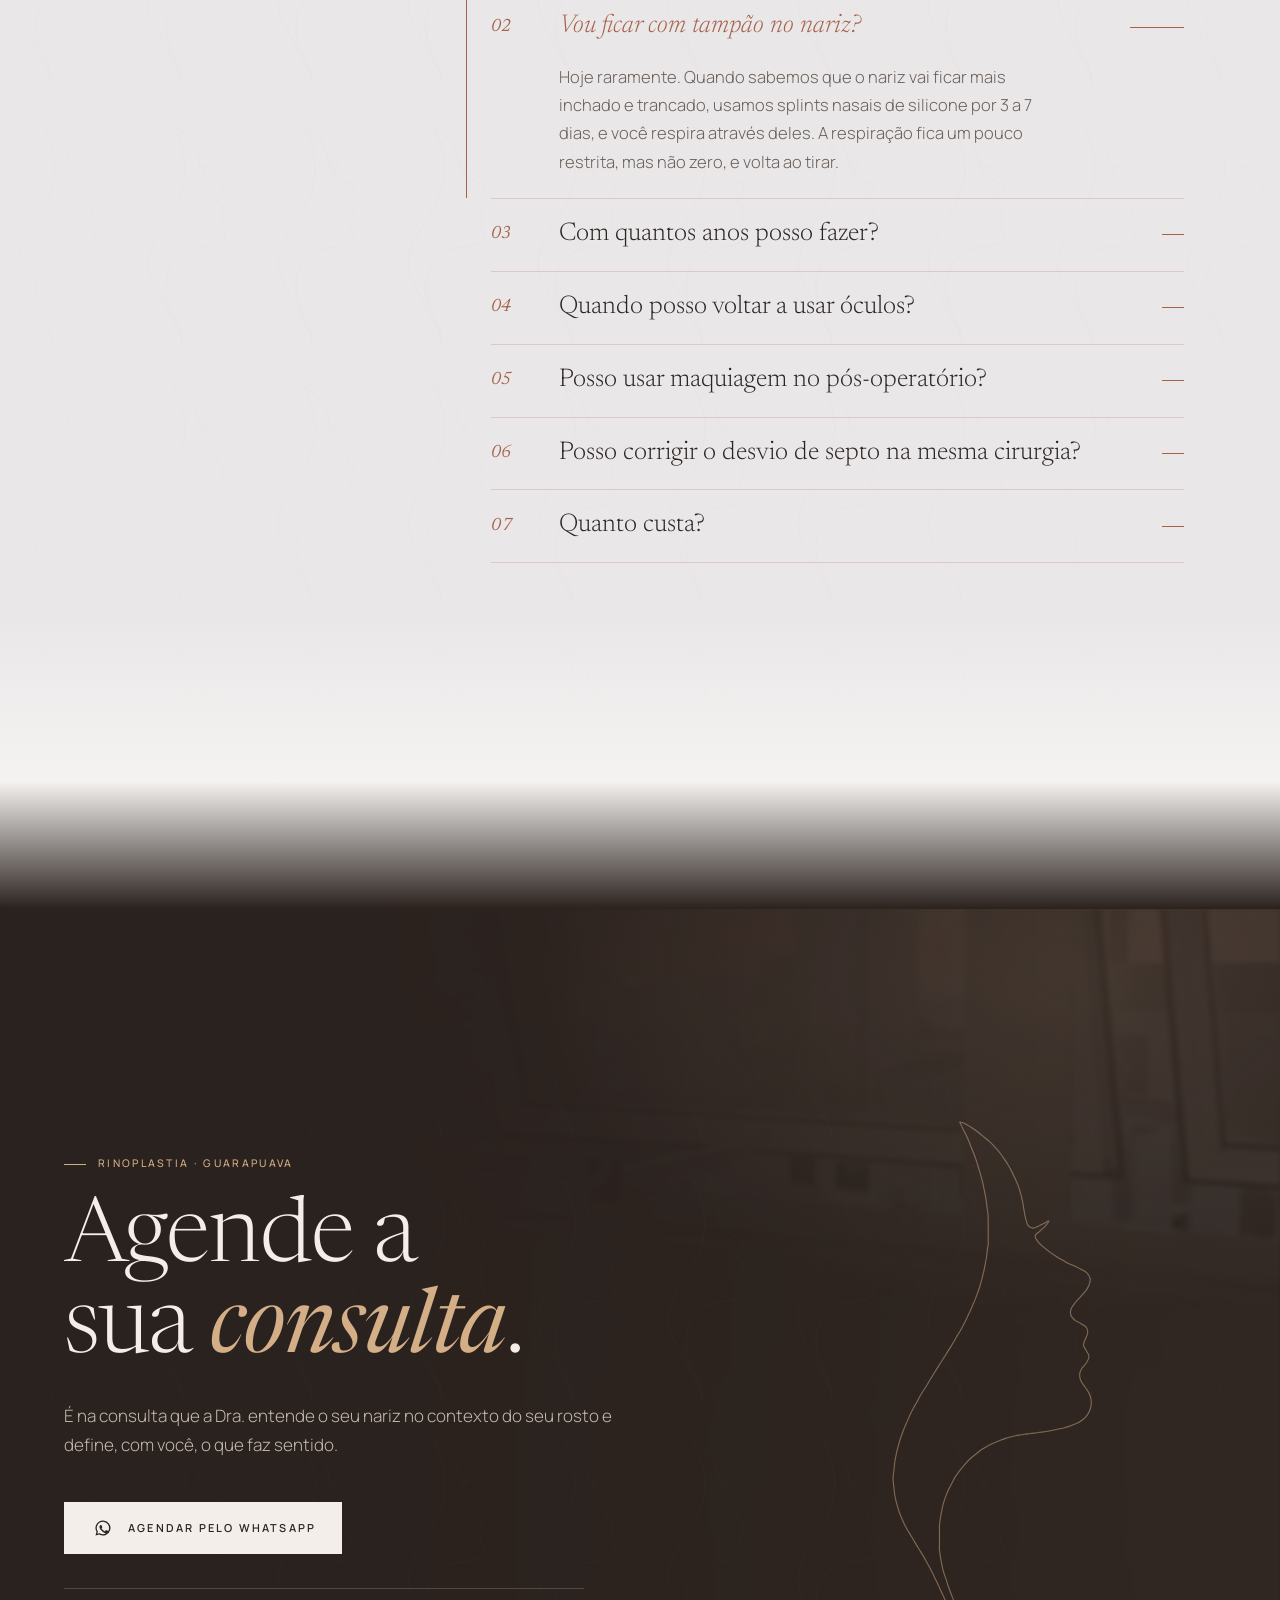
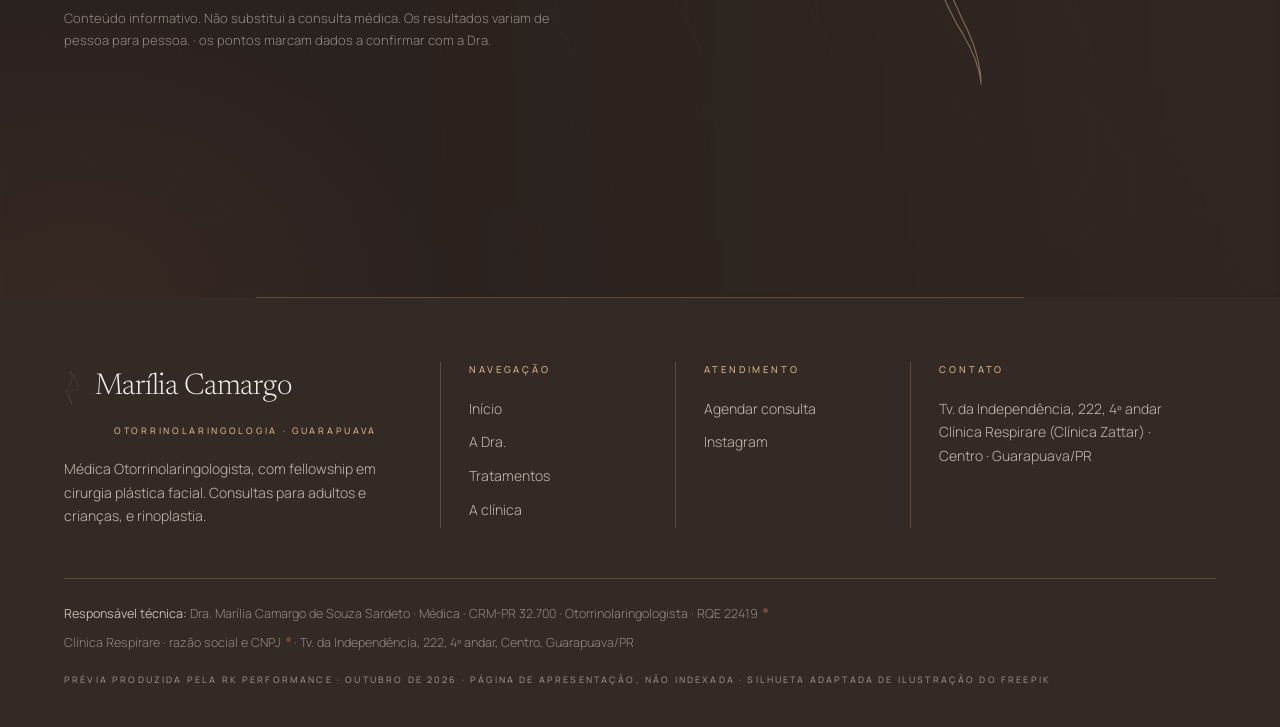
==== commit 4f536edb: "Silhueta da abertura refeita a partir da referência do João Contorno vetorizado da ilustração (cabel" ====
--- a/rinoplastia-guarapuava/index.html
+++ b/rinoplastia-guarapuava/index.html
@@ -12,7 +12,7 @@
 <meta property="og:description" content="Respirar bem e um nariz que combina com você. Função e harmonia na mesma cirurgia, com avaliação médica individual.">
 <meta property="og:image" content="https://joaovitorrk.github.io/marilia-camargo-site/media/og.jpg">
 <meta property="og:locale" content="pt_BR">
-<link rel="icon" href="data:image/svg+xml,<svg xmlns='http://www.w3.org/2000/svg' viewBox='0 0 64 64'><rect width='64' height='64' rx='32' fill='%23F5F3F1'/><g transform='translate%2814 7%29 scale%280.09%29'><path d='M120 88 C 140 92, 156 116, 156 142 C 156 158, 152 166, 149 177 C 147 191, 150 206, 158 221 C 167 234, 177 239, 181 242 C 188 244, 191 252, 186 257 C 182 261, 175 262, 170 264 C 169 274, 175 281, 182 287 C 186 291, 186 296, 180 300 C 185 303, 188 310, 186 318 C 184 326, 177 331, 172 336 C 169 343, 173 352, 179 362 C 185 372, 191 382, 187 391 C 184 397, 174 402, 164 403 C 150 405, 140 417, 136 434 C 132 462, 130 503, 129 545' fill='none' stroke='%23A5614A' stroke-width='14' stroke-linecap='round'/></g></svg>">
+<link rel="icon" href="data:image/svg+xml,<svg xmlns='http://www.w3.org/2000/svg' viewBox='0 0 64 64'><rect width='64' height='64' rx='32' fill='%23F5F3F1'/><g transform='translate%2820.3 6.6%29 scale%280.09%29'><path d='M101.6 30.2 C102.4 30.3, 104.2 30.9, 105.8 31.7 C107.4 32.5, 109.4 33.8, 111.2 34.9 C113.0 36.1, 114.8 37.3, 116.6 38.7 C118.4 40.0, 120.2 41.5, 122.0 43.0 C123.8 44.5, 125.7 45.9, 127.4 47.5 C129.1 49.0, 130.7 50.7, 132.2 52.4 C133.8 54.1, 135.5 56.0, 136.9 57.8 C138.3 59.6, 139.5 61.4, 140.7 63.2 C142.0 65.0, 143.2 66.8, 144.3 68.7 C145.4 70.5, 146.3 72.3, 147.2 74.1 C148.2 75.9, 149.0 77.7, 149.9 79.5 C150.7 81.3, 151.6 83.1, 152.3 84.9 C153.1 86.7, 153.6 88.5, 154.2 90.3 C154.8 92.1, 155.3 93.9, 155.7 95.7 C156.2 97.5, 156.6 99.3, 157.0 101.1 C157.3 102.9, 157.6 104.7, 157.9 106.5 C158.2 108.3, 158.5 110.1, 158.8 111.9 C159.2 113.7, 159.5 115.6, 160.1 117.4 C160.6 119.1, 161.0 121.4, 162.1 122.6 C163.1 123.8, 164.8 124.6, 166.4 124.6 C168.0 124.6, 170.0 123.3, 171.8 122.5 C173.6 121.6, 175.8 120.4, 177.2 119.7 C178.6 119.0, 180.4 117.8, 180.3 118.3 C180.3 118.8, 178.5 121.2, 177.1 122.8 C175.7 124.3, 173.3 126.1, 171.8 127.6 C170.3 129.0, 168.3 130.0, 168.1 131.6 C167.9 133.1, 169.4 135.1, 170.7 136.8 C172.1 138.6, 174.3 140.4, 176.2 141.9 C178.0 143.5, 179.8 144.8, 181.6 146.1 C183.4 147.4, 185.2 148.7, 187.0 149.8 C188.8 151.0, 190.6 151.9, 192.4 152.9 C194.2 153.9, 196.0 155.1, 197.8 156.0 C199.6 156.9, 201.4 157.5, 203.2 158.3 C205.0 159.1, 206.8 160.0, 208.6 161.0 C210.4 161.9, 212.5 162.8, 213.9 164.2 C215.3 165.6, 216.6 167.5, 217.0 169.3 C217.4 171.1, 216.8 172.9, 216.2 174.7 C215.6 176.5, 214.5 178.3, 213.3 180.1 C212.0 181.9, 210.2 183.7, 208.6 185.5 C207.0 187.3, 205.1 189.1, 203.7 190.9 C202.3 192.7, 200.8 194.6, 200.1 196.4 C199.5 198.2, 199.3 200.1, 199.8 201.8 C200.3 203.4, 201.9 205.1, 203.4 206.4 C204.8 207.7, 206.9 208.3, 208.6 209.3 C210.3 210.4, 212.5 211.3, 213.6 212.7 C214.6 214.2, 215.0 216.2, 214.8 218.0 C214.6 219.8, 213.3 221.6, 212.6 223.4 C212.0 225.2, 210.9 227.1, 211.1 228.8 C211.3 230.5, 212.9 232.0, 213.7 233.6 C214.5 235.2, 216.0 236.8, 216.0 238.6 C216.1 240.3, 215.0 242.2, 213.9 244.0 C212.8 245.8, 210.6 247.6, 209.5 249.4 C208.5 251.2, 207.8 253.0, 207.7 254.8 C207.6 256.6, 208.0 258.4, 208.8 260.2 C209.5 262.0, 211.1 263.8, 212.3 265.6 C213.5 267.4, 215.0 269.2, 215.9 271.0 C216.8 272.8, 217.4 274.6, 217.7 276.4 C218.1 278.2, 218.1 280.1, 217.9 281.9 C217.7 283.7, 217.2 285.5, 216.3 287.3 C215.5 289.1, 214.3 291.1, 212.8 292.7 C211.3 294.3, 209.3 295.7, 207.5 296.9 C205.8 298.0, 203.9 298.6, 202.1 299.3 C200.3 300.0, 198.5 300.6, 196.7 301.2 C194.9 301.7, 193.1 302.3, 191.3 302.7 C189.5 303.2, 187.7 303.4, 185.9 303.8 C184.1 304.2, 182.3 304.6, 180.5 304.9 C178.7 305.2, 176.9 305.4, 175.1 305.7 C173.3 305.9, 171.5 306.2, 169.7 306.4 C167.9 306.7, 166.0 306.8, 164.2 307.1 C162.4 307.3, 160.6 307.6, 158.8 307.8 C157.0 308.1, 155.2 308.3, 153.4 308.6 C151.6 308.9, 149.8 309.4, 148.0 309.8 C146.2 310.3, 144.4 310.7, 142.6 311.2 C140.8 311.8, 139.0 312.4, 137.2 313.1 C135.4 313.8, 133.6 314.5, 131.8 315.3 C130.0 316.0, 128.2 316.9, 126.4 317.9 C124.6 318.9, 122.8 319.9, 121.0 321.1 C119.2 322.4, 117.3 323.9, 115.5 325.3 C113.7 326.7, 111.8 328.2, 110.1 329.8 C108.4 331.4, 106.9 333.1, 105.3 334.9 C103.8 336.6, 102.2 338.5, 100.9 340.3 C99.5 342.1, 98.3 343.9, 97.1 345.7 C96.0 347.5, 95.2 349.3, 94.2 351.1 C93.3 352.9, 92.3 354.7, 91.4 356.5 C90.6 358.3, 89.8 360.1, 89.1 361.9 C88.4 363.7, 87.7 365.5, 87.1 367.4 C86.5 369.2, 86.1 371.0, 85.7 372.8 C85.3 374.6, 85.0 376.4, 84.6 378.2 C84.3 380.0, 84.0 381.8, 83.7 383.6 C83.4 385.4, 83.2 387.2, 83.1 389.0 C83.0 390.8, 83.1 392.6, 83.1 394.4 C83.1 396.2, 83.1 398.0, 83.1 399.8 C83.1 401.6, 83.1 403.4, 83.1 405.2 C83.1 407.0, 82.9 408.8, 83.1 410.6 C83.2 412.4, 83.6 414.3, 83.8 416.1 C84.1 417.9, 84.4 419.7, 84.8 421.5 C85.1 423.3, 85.4 425.1, 85.9 426.9 C86.3 428.7, 86.8 430.5, 87.4 432.3 C88.0 434.1, 88.7 435.9, 89.3 437.7 C89.9 439.5, 90.3 441.3, 91.0 443.1 C91.6 444.9, 92.3 446.7, 93.0 448.5 C93.7 450.3, 94.4 452.1, 95.1 453.9 C95.9 455.7, 96.6 457.5, 97.5 459.3 C98.3 461.1, 99.3 463.0, 100.1 464.8 C100.9 466.6, 101.6 468.4, 102.4 470.2 C103.2 472.0, 104.2 473.8, 105.0 475.6 C105.9 477.4, 106.8 479.2, 107.7 481.0 C108.5 482.8, 109.2 484.6, 110.0 486.4 C110.7 488.2, 111.4 490.0, 112.1 491.8 C112.8 493.6, 113.6 495.4, 114.2 497.2 C114.7 499.0, 115.2 500.8, 115.7 502.6 C116.2 504.4, 116.7 506.2, 117.1 508.0 C117.5 509.8, 118.0 511.7, 118.3 513.5 C118.7 515.3, 119.0 517.1, 119.3 518.9 C119.5 520.7, 119.8 522.5, 119.9 524.3 C120.0 526.0, 119.9 528.7, 119.9 529.4 C119.9 530.1, 120.0 529.6, 119.9 528.6 C119.7 527.6, 119.4 525.0, 119.1 523.2 C118.8 521.4, 118.5 519.6, 118.0 517.8 C117.6 516.0, 116.9 514.2, 116.3 512.4 C115.7 510.6, 115.2 508.8, 114.5 507.0 C113.8 505.2, 112.9 503.4, 112.1 501.6 C111.3 499.7, 110.6 497.9, 109.7 496.1 C108.7 494.3, 107.6 492.5, 106.6 490.7 C105.6 488.9, 104.8 487.1, 103.8 485.3 C102.8 483.5, 101.6 481.7, 100.5 479.9 C99.5 478.1, 98.4 476.3, 97.5 474.5 C96.5 472.7, 95.6 470.9, 94.7 469.1 C93.8 467.3, 92.9 465.5, 92.0 463.7 C91.2 461.9, 90.2 460.1, 89.4 458.3 C88.6 456.5, 87.9 454.7, 87.1 452.9 C86.3 451.0, 85.3 449.2, 84.5 447.4 C83.6 445.6, 83.0 443.8, 82.1 442.0 C81.3 440.2, 80.4 438.4, 79.5 436.6 C78.6 434.8, 77.8 433.0, 76.9 431.2 C76.0 429.4, 75.1 427.6, 74.1 425.8 C73.2 424.0, 72.2 422.2, 71.2 420.4 C70.2 418.6, 69.2 416.8, 68.1 415.0 C67.0 413.2, 65.8 411.4, 64.7 409.6 C63.6 407.8, 62.5 406.0, 61.4 404.1 C60.3 402.3, 59.3 400.5, 58.2 398.7 C57.1 396.9, 56.0 395.1, 54.9 393.3 C53.9 391.5, 52.9 389.7, 52.0 387.9 C51.1 386.1, 50.3 384.3, 49.5 382.5 C48.8 380.7, 48.0 378.9, 47.4 377.1 C46.7 375.3, 46.2 373.5, 45.7 371.7 C45.1 369.9, 44.7 368.1, 44.3 366.3 C43.9 364.5, 43.5 362.7, 43.2 360.9 C42.9 359.1, 42.8 357.3, 42.6 355.4 C42.4 353.6, 42.1 351.8, 42.0 350.0 C41.8 348.2, 41.8 346.4, 42.0 344.6 C42.1 342.8, 42.5 341.0, 42.7 339.2 C42.9 337.4, 43.0 335.6, 43.2 333.8 C43.4 332.0, 43.8 330.2, 44.1 328.4 C44.5 326.6, 44.8 324.8, 45.2 323.0 C45.6 321.2, 46.1 319.4, 46.6 317.6 C47.1 315.8, 47.5 314.0, 48.1 312.2 C48.7 310.4, 49.5 308.6, 50.1 306.7 C50.8 304.9, 51.4 303.1, 52.2 301.3 C52.9 299.5, 53.8 297.7, 54.6 295.9 C55.4 294.1, 56.1 292.3, 56.9 290.5 C57.8 288.7, 58.6 286.9, 59.6 285.1 C60.5 283.3, 61.7 281.5, 62.7 279.7 C63.7 277.9, 64.6 276.1, 65.6 274.3 C66.6 272.5, 67.7 270.7, 68.9 268.9 C70.0 267.1, 71.1 265.3, 72.3 263.5 C73.4 261.7, 74.4 259.8, 75.5 258.0 C76.6 256.2, 77.8 254.4, 78.9 252.6 C80.0 250.8, 81.2 249.0, 82.3 247.2 C83.4 245.4, 84.6 243.6, 85.7 241.8 C86.8 240.0, 88.0 238.2, 89.1 236.4 C90.2 234.6, 91.4 232.8, 92.5 231.0 C93.6 229.2, 94.7 227.4, 95.8 225.6 C96.8 223.8, 97.8 222.0, 98.8 220.2 C99.9 218.4, 101.1 216.6, 102.1 214.8 C103.1 213.0, 104.1 211.1, 105.0 209.3 C106.0 207.5, 106.8 205.7, 107.7 203.9 C108.5 202.1, 109.5 200.3, 110.3 198.5 C111.1 196.7, 111.8 194.9, 112.6 193.1 C113.4 191.3, 114.2 189.5, 114.9 187.7 C115.6 185.9, 116.3 184.1, 116.9 182.3 C117.6 180.5, 118.2 178.7, 118.8 176.9 C119.4 175.1, 119.8 173.3, 120.3 171.5 C120.8 169.7, 121.3 167.9, 121.7 166.1 C122.2 164.3, 122.6 162.4, 123.0 160.6 C123.4 158.8, 123.7 157.0, 124.0 155.2 C124.4 153.4, 124.7 151.6, 125.0 149.8 C125.2 148.0, 125.4 146.2, 125.6 144.4 C125.8 142.6, 126.2 140.8, 126.4 139.0 C126.5 137.2, 126.4 135.4, 126.4 133.6 C126.4 131.8, 126.4 130.0, 126.4 128.2 C126.4 126.4, 126.4 124.6, 126.4 122.8 C126.4 121.0, 126.4 119.2, 126.4 117.4 C126.3 115.5, 126.4 113.7, 126.2 111.9 C126.1 110.1, 125.7 108.3, 125.4 106.5 C125.2 104.7, 125.1 102.9, 124.8 101.1 C124.6 99.3, 124.2 97.5, 123.9 95.7 C123.6 93.9, 123.2 92.1, 122.8 90.3 C122.5 88.5, 122.1 86.7, 121.7 84.9 C121.3 83.1, 120.8 81.3, 120.3 79.5 C119.8 77.7, 119.3 75.9, 118.8 74.1 C118.2 72.3, 117.7 70.5, 117.1 68.7 C116.5 66.8, 116.0 65.0, 115.4 63.2 C114.8 61.4, 114.1 59.6, 113.4 57.8 C112.7 56.0, 111.9 54.2, 111.2 52.4 C110.5 50.6, 109.8 48.8, 109.1 47.0 C108.3 45.2, 107.4 43.4, 106.6 41.6 C105.7 39.8, 104.8 37.9, 103.9 36.2 C103.1 34.4, 101.9 32.1, 101.5 31.1 C101.1 30.1, 100.9 30.1, 101.6 30.2 Z' fill='none' stroke='%23A5614A' stroke-width='16' stroke-linecap='round' stroke-linejoin='round'/></g></svg>">
 <link rel="preconnect" href="https://fonts.googleapis.com">
 <link rel="preconnect" href="https://fonts.gstatic.com" crossorigin>
 <link href="https://fonts.googleapis.com/css2?family=Newsreader:ital,opsz,wght@0,6..72,300;0,6..72,400;1,6..72,300;1,6..72,400&family=Manrope:wght@300;400;500;600&display=swap" rel="stylesheet">
@@ -21,7 +21,7 @@
 <body class="pagina">
 <div class="grao" aria-hidden="true"></div>
 
-<svg class="defs" aria-hidden="true"><symbol id="perfil" viewBox="0 0 260 560" overflow="visible"><path d="M120 88 C 140 92, 156 116, 156 142 C 156 158, 152 166, 149 177 C 147 191, 150 206, 158 221 C 167 234, 177 239, 181 242 C 188 244, 191 252, 186 257 C 182 261, 175 262, 170 264 C 169 274, 175 281, 182 287 C 186 291, 186 296, 180 300 C 185 303, 188 310, 186 318 C 184 326, 177 331, 172 336 C 169 343, 173 352, 179 362 C 185 372, 191 382, 187 391 C 184 397, 174 402, 164 403 C 150 405, 140 417, 136 434 C 132 462, 130 503, 129 545"/></symbol>
+<svg class="defs" aria-hidden="true"><symbol id="perfil" viewBox="0 0 260 560" overflow="visible"><path d="M101.6 30.2 C102.4 30.3, 104.2 30.9, 105.8 31.7 C107.4 32.5, 109.4 33.8, 111.2 34.9 C113.0 36.1, 114.8 37.3, 116.6 38.7 C118.4 40.0, 120.2 41.5, 122.0 43.0 C123.8 44.5, 125.7 45.9, 127.4 47.5 C129.1 49.0, 130.7 50.7, 132.2 52.4 C133.8 54.1, 135.5 56.0, 136.9 57.8 C138.3 59.6, 139.5 61.4, 140.7 63.2 C142.0 65.0, 143.2 66.8, 144.3 68.7 C145.4 70.5, 146.3 72.3, 147.2 74.1 C148.2 75.9, 149.0 77.7, 149.9 79.5 C150.7 81.3, 151.6 83.1, 152.3 84.9 C153.1 86.7, 153.6 88.5, 154.2 90.3 C154.8 92.1, 155.3 93.9, 155.7 95.7 C156.2 97.5, 156.6 99.3, 157.0 101.1 C157.3 102.9, 157.6 104.7, 157.9 106.5 C158.2 108.3, 158.5 110.1, 158.8 111.9 C159.2 113.7, 159.5 115.6, 160.1 117.4 C160.6 119.1, 161.0 121.4, 162.1 122.6 C163.1 123.8, 164.8 124.6, 166.4 124.6 C168.0 124.6, 170.0 123.3, 171.8 122.5 C173.6 121.6, 175.8 120.4, 177.2 119.7 C178.6 119.0, 180.4 117.8, 180.3 118.3 C180.3 118.8, 178.5 121.2, 177.1 122.8 C175.7 124.3, 173.3 126.1, 171.8 127.6 C170.3 129.0, 168.3 130.0, 168.1 131.6 C167.9 133.1, 169.4 135.1, 170.7 136.8 C172.1 138.6, 174.3 140.4, 176.2 141.9 C178.0 143.5, 179.8 144.8, 181.6 146.1 C183.4 147.4, 185.2 148.7, 187.0 149.8 C188.8 151.0, 190.6 151.9, 192.4 152.9 C194.2 153.9, 196.0 155.1, 197.8 156.0 C199.6 156.9, 201.4 157.5, 203.2 158.3 C205.0 159.1, 206.8 160.0, 208.6 161.0 C210.4 161.9, 212.5 162.8, 213.9 164.2 C215.3 165.6, 216.6 167.5, 217.0 169.3 C217.4 171.1, 216.8 172.9, 216.2 174.7 C215.6 176.5, 214.5 178.3, 213.3 180.1 C212.0 181.9, 210.2 183.7, 208.6 185.5 C207.0 187.3, 205.1 189.1, 203.7 190.9 C202.3 192.7, 200.8 194.6, 200.1 196.4 C199.5 198.2, 199.3 200.1, 199.8 201.8 C200.3 203.4, 201.9 205.1, 203.4 206.4 C204.8 207.7, 206.9 208.3, 208.6 209.3 C210.3 210.4, 212.5 211.3, 213.6 212.7 C214.6 214.2, 215.0 216.2, 214.8 218.0 C214.6 219.8, 213.3 221.6, 212.6 223.4 C212.0 225.2, 210.9 227.1, 211.1 228.8 C211.3 230.5, 212.9 232.0, 213.7 233.6 C214.5 235.2, 216.0 236.8, 216.0 238.6 C216.1 240.3, 215.0 242.2, 213.9 244.0 C212.8 245.8, 210.6 247.6, 209.5 249.4 C208.5 251.2, 207.8 253.0, 207.7 254.8 C207.6 256.6, 208.0 258.4, 208.8 260.2 C209.5 262.0, 211.1 263.8, 212.3 265.6 C213.5 267.4, 215.0 269.2, 215.9 271.0 C216.8 272.8, 217.4 274.6, 217.7 276.4 C218.1 278.2, 218.1 280.1, 217.9 281.9 C217.7 283.7, 217.2 285.5, 216.3 287.3 C215.5 289.1, 214.3 291.1, 212.8 292.7 C211.3 294.3, 209.3 295.7, 207.5 296.9 C205.8 298.0, 203.9 298.6, 202.1 299.3 C200.3 300.0, 198.5 300.6, 196.7 301.2 C194.9 301.7, 193.1 302.3, 191.3 302.7 C189.5 303.2, 187.7 303.4, 185.9 303.8 C184.1 304.2, 182.3 304.6, 180.5 304.9 C178.7 305.2, 176.9 305.4, 175.1 305.7 C173.3 305.9, 171.5 306.2, 169.7 306.4 C167.9 306.7, 166.0 306.8, 164.2 307.1 C162.4 307.3, 160.6 307.6, 158.8 307.8 C157.0 308.1, 155.2 308.3, 153.4 308.6 C151.6 308.9, 149.8 309.4, 148.0 309.8 C146.2 310.3, 144.4 310.7, 142.6 311.2 C140.8 311.8, 139.0 312.4, 137.2 313.1 C135.4 313.8, 133.6 314.5, 131.8 315.3 C130.0 316.0, 128.2 316.9, 126.4 317.9 C124.6 318.9, 122.8 319.9, 121.0 321.1 C119.2 322.4, 117.3 323.9, 115.5 325.3 C113.7 326.7, 111.8 328.2, 110.1 329.8 C108.4 331.4, 106.9 333.1, 105.3 334.9 C103.8 336.6, 102.2 338.5, 100.9 340.3 C99.5 342.1, 98.3 343.9, 97.1 345.7 C96.0 347.5, 95.2 349.3, 94.2 351.1 C93.3 352.9, 92.3 354.7, 91.4 356.5 C90.6 358.3, 89.8 360.1, 89.1 361.9 C88.4 363.7, 87.7 365.5, 87.1 367.4 C86.5 369.2, 86.1 371.0, 85.7 372.8 C85.3 374.6, 85.0 376.4, 84.6 378.2 C84.3 380.0, 84.0 381.8, 83.7 383.6 C83.4 385.4, 83.2 387.2, 83.1 389.0 C83.0 390.8, 83.1 392.6, 83.1 394.4 C83.1 396.2, 83.1 398.0, 83.1 399.8 C83.1 401.6, 83.1 403.4, 83.1 405.2 C83.1 407.0, 82.9 408.8, 83.1 410.6 C83.2 412.4, 83.6 414.3, 83.8 416.1 C84.1 417.9, 84.4 419.7, 84.8 421.5 C85.1 423.3, 85.4 425.1, 85.9 426.9 C86.3 428.7, 86.8 430.5, 87.4 432.3 C88.0 434.1, 88.7 435.9, 89.3 437.7 C89.9 439.5, 90.3 441.3, 91.0 443.1 C91.6 444.9, 92.3 446.7, 93.0 448.5 C93.7 450.3, 94.4 452.1, 95.1 453.9 C95.9 455.7, 96.6 457.5, 97.5 459.3 C98.3 461.1, 99.3 463.0, 100.1 464.8 C100.9 466.6, 101.6 468.4, 102.4 470.2 C103.2 472.0, 104.2 473.8, 105.0 475.6 C105.9 477.4, 106.8 479.2, 107.7 481.0 C108.5 482.8, 109.2 484.6, 110.0 486.4 C110.7 488.2, 111.4 490.0, 112.1 491.8 C112.8 493.6, 113.6 495.4, 114.2 497.2 C114.7 499.0, 115.2 500.8, 115.7 502.6 C116.2 504.4, 116.7 506.2, 117.1 508.0 C117.5 509.8, 118.0 511.7, 118.3 513.5 C118.7 515.3, 119.0 517.1, 119.3 518.9 C119.5 520.7, 119.8 522.5, 119.9 524.3 C120.0 526.0, 119.9 528.7, 119.9 529.4 C119.9 530.1, 120.0 529.6, 119.9 528.6 C119.7 527.6, 119.4 525.0, 119.1 523.2 C118.8 521.4, 118.5 519.6, 118.0 517.8 C117.6 516.0, 116.9 514.2, 116.3 512.4 C115.7 510.6, 115.2 508.8, 114.5 507.0 C113.8 505.2, 112.9 503.4, 112.1 501.6 C111.3 499.7, 110.6 497.9, 109.7 496.1 C108.7 494.3, 107.6 492.5, 106.6 490.7 C105.6 488.9, 104.8 487.1, 103.8 485.3 C102.8 483.5, 101.6 481.7, 100.5 479.9 C99.5 478.1, 98.4 476.3, 97.5 474.5 C96.5 472.7, 95.6 470.9, 94.7 469.1 C93.8 467.3, 92.9 465.5, 92.0 463.7 C91.2 461.9, 90.2 460.1, 89.4 458.3 C88.6 456.5, 87.9 454.7, 87.1 452.9 C86.3 451.0, 85.3 449.2, 84.5 447.4 C83.6 445.6, 83.0 443.8, 82.1 442.0 C81.3 440.2, 80.4 438.4, 79.5 436.6 C78.6 434.8, 77.8 433.0, 76.9 431.2 C76.0 429.4, 75.1 427.6, 74.1 425.8 C73.2 424.0, 72.2 422.2, 71.2 420.4 C70.2 418.6, 69.2 416.8, 68.1 415.0 C67.0 413.2, 65.8 411.4, 64.7 409.6 C63.6 407.8, 62.5 406.0, 61.4 404.1 C60.3 402.3, 59.3 400.5, 58.2 398.7 C57.1 396.9, 56.0 395.1, 54.9 393.3 C53.9 391.5, 52.9 389.7, 52.0 387.9 C51.1 386.1, 50.3 384.3, 49.5 382.5 C48.8 380.7, 48.0 378.9, 47.4 377.1 C46.7 375.3, 46.2 373.5, 45.7 371.7 C45.1 369.9, 44.7 368.1, 44.3 366.3 C43.9 364.5, 43.5 362.7, 43.2 360.9 C42.9 359.1, 42.8 357.3, 42.6 355.4 C42.4 353.6, 42.1 351.8, 42.0 350.0 C41.8 348.2, 41.8 346.4, 42.0 344.6 C42.1 342.8, 42.5 341.0, 42.7 339.2 C42.9 337.4, 43.0 335.6, 43.2 333.8 C43.4 332.0, 43.8 330.2, 44.1 328.4 C44.5 326.6, 44.8 324.8, 45.2 323.0 C45.6 321.2, 46.1 319.4, 46.6 317.6 C47.1 315.8, 47.5 314.0, 48.1 312.2 C48.7 310.4, 49.5 308.6, 50.1 306.7 C50.8 304.9, 51.4 303.1, 52.2 301.3 C52.9 299.5, 53.8 297.7, 54.6 295.9 C55.4 294.1, 56.1 292.3, 56.9 290.5 C57.8 288.7, 58.6 286.9, 59.6 285.1 C60.5 283.3, 61.7 281.5, 62.7 279.7 C63.7 277.9, 64.6 276.1, 65.6 274.3 C66.6 272.5, 67.7 270.7, 68.9 268.9 C70.0 267.1, 71.1 265.3, 72.3 263.5 C73.4 261.7, 74.4 259.8, 75.5 258.0 C76.6 256.2, 77.8 254.4, 78.9 252.6 C80.0 250.8, 81.2 249.0, 82.3 247.2 C83.4 245.4, 84.6 243.6, 85.7 241.8 C86.8 240.0, 88.0 238.2, 89.1 236.4 C90.2 234.6, 91.4 232.8, 92.5 231.0 C93.6 229.2, 94.7 227.4, 95.8 225.6 C96.8 223.8, 97.8 222.0, 98.8 220.2 C99.9 218.4, 101.1 216.6, 102.1 214.8 C103.1 213.0, 104.1 211.1, 105.0 209.3 C106.0 207.5, 106.8 205.7, 107.7 203.9 C108.5 202.1, 109.5 200.3, 110.3 198.5 C111.1 196.7, 111.8 194.9, 112.6 193.1 C113.4 191.3, 114.2 189.5, 114.9 187.7 C115.6 185.9, 116.3 184.1, 116.9 182.3 C117.6 180.5, 118.2 178.7, 118.8 176.9 C119.4 175.1, 119.8 173.3, 120.3 171.5 C120.8 169.7, 121.3 167.9, 121.7 166.1 C122.2 164.3, 122.6 162.4, 123.0 160.6 C123.4 158.8, 123.7 157.0, 124.0 155.2 C124.4 153.4, 124.7 151.6, 125.0 149.8 C125.2 148.0, 125.4 146.2, 125.6 144.4 C125.8 142.6, 126.2 140.8, 126.4 139.0 C126.5 137.2, 126.4 135.4, 126.4 133.6 C126.4 131.8, 126.4 130.0, 126.4 128.2 C126.4 126.4, 126.4 124.6, 126.4 122.8 C126.4 121.0, 126.4 119.2, 126.4 117.4 C126.3 115.5, 126.4 113.7, 126.2 111.9 C126.1 110.1, 125.7 108.3, 125.4 106.5 C125.2 104.7, 125.1 102.9, 124.8 101.1 C124.6 99.3, 124.2 97.5, 123.9 95.7 C123.6 93.9, 123.2 92.1, 122.8 90.3 C122.5 88.5, 122.1 86.7, 121.7 84.9 C121.3 83.1, 120.8 81.3, 120.3 79.5 C119.8 77.7, 119.3 75.9, 118.8 74.1 C118.2 72.3, 117.7 70.5, 117.1 68.7 C116.5 66.8, 116.0 65.0, 115.4 63.2 C114.8 61.4, 114.1 59.6, 113.4 57.8 C112.7 56.0, 111.9 54.2, 111.2 52.4 C110.5 50.6, 109.8 48.8, 109.1 47.0 C108.3 45.2, 107.4 43.4, 106.6 41.6 C105.7 39.8, 104.8 37.9, 103.9 36.2 C103.1 34.4, 101.9 32.1, 101.5 31.1 C101.1 30.1, 100.9 30.1, 101.6 30.2 Z"/></symbol>
 <symbol id="zap" viewBox="0 0 24 24"><path fill="currentColor" d="M12 2a10 10 0 0 0-8.6 15.1L2 22l5-1.3A10 10 0 1 0 12 2zm0 1.8a8.2 8.2 0 1 1-4.2 15.3l-.3-.2-3 .8.8-2.9-.2-.3A8.2 8.2 0 0 1 12 3.8zm-3 4.3c-.2 0-.5 0-.7.3-.3.3-1 1-1 2.4s1 2.8 1.2 3c.1.2 2 3.2 5 4.4 2.4 1 2.9.8 3.4.7.5 0 1.7-.7 1.9-1.4.2-.7.2-1.2.2-1.4-.1-.1-.3-.2-.6-.3l-2-.9c-.3-.1-.5-.2-.7.1l-1 1.2c-.2.2-.3.2-.6.1-.3-.2-1.2-.5-2.3-1.5-.9-.8-1.5-1.7-1.6-2-.2-.3 0-.5.1-.6l.4-.5.3-.5c.1-.2 0-.4 0-.5l-.9-2.1c-.2-.6-.5-.5-.7-.5z"/></symbol>
 <symbol id="seta" viewBox="0 0 20 10"><path d="M0 5h18M14 1l4 4-4 4" fill="none" stroke="currentColor" stroke-width="1.2" stroke-linecap="round" stroke-linejoin="round"/></symbol></svg>
 
@@ -233,7 +233,7 @@
       <p><b>Responsável técnica:</b> Dra. Marília Camargo de Souza Sardeto · Médica · CRM-PR 32.700 · Otorrinolaringologista · RQE 22419<sup class="conf"></sup></p>
       <p>Clínica Respirare · razão social e CNPJ<sup class="conf"></sup> · Tv. da Independência, 222, 4º andar, Centro, Guarapuava/PR</p>
     </div>
-    <p class="rk">Prévia produzida pela RK Performance · outubro de 2026 · página de apresentação, não indexada</p>
+    <p class="rk">Prévia produzida pela RK Performance · outubro de 2026 · página de apresentação, não indexada · silhueta adaptada de ilustração do Freepik</p>
   </div>
 </footer>
 
--- a/assets/site.css
+++ b/assets/site.css
@@ -67,8 +67,8 @@
 .intro .nome{font-family:var(--display);font-weight:300;color:var(--ink);font-size:clamp(34px,5vw,60px);letter-spacing:-.01em;text-align:center;animation:intro-nome 1.1s .3s ease both;position:relative;z-index:2}
 .intro .nome em{font-style:italic;font-weight:400;color:var(--cobre)}
 .intro .nome small{display:block;font-family:var(--sans);font-weight:500;font-size:10px;letter-spacing:.4em;text-transform:uppercase;color:var(--cobre);margin-top:16px}
-.intro .laco{position:absolute;left:calc(50% + 7vw);top:47%;width:auto;height:min(82vh,640px);transform:translate(-50%,-50%);z-index:1}
-.intro .laco use{fill:none;stroke:var(--cobre);stroke-width:1.1;stroke-linecap:round;stroke-linejoin:round;stroke-dasharray:620;stroke-dashoffset:620;opacity:.8;animation:laco 1.7s .05s var(--suave) both}
+.intro .laco{position:absolute;left:calc(50% + 22vw);top:50%;width:auto;height:min(84vh,660px);transform:translate(-50%,-50%);z-index:1}
+.intro .laco use{fill:none;stroke:var(--cobre);stroke-width:1.2;stroke-linecap:round;stroke-linejoin:round;stroke-dasharray:1240;stroke-dashoffset:1240;opacity:.8;animation:laco 1.7s .05s var(--suave) both}
 @keyframes laco{to{stroke-dashoffset:0}}
 @keyframes intro-nome{from{opacity:0;transform:translateY(10px)}to{opacity:1;transform:none}}
 @keyframes intro-sai{to{opacity:0;visibility:hidden}}
@@ -114,11 +114,11 @@
 section{position:relative;padding:clamp(84px,10vw,132px) 0}
 .claro{background:var(--fundo)}
 .greige{position:relative;background:linear-gradient(180deg,var(--fundo) 0%,var(--fundo-2) 14%,var(--fundo-2) 86%,var(--fundo) 100%)}
-.greige::before{content:"";position:absolute;inset:0;pointer-events:none;background:url("data:image/svg+xml,<svg xmlns='http://www.w3.org/2000/svg' viewBox='0 0 300 600'><path d='M120 88 C 140 92, 156 116, 156 142 C 156 158, 152 166, 149 177 C 147 191, 150 206, 158 221 C 167 234, 177 239, 181 242 C 188 244, 191 252, 186 257 C 182 261, 175 262, 170 264 C 169 274, 175 281, 182 287 C 186 291, 186 296, 180 300 C 185 303, 188 310, 186 318 C 184 326, 177 331, 172 336 C 169 343, 173 352, 179 362 C 185 372, 191 382, 187 391 C 184 397, 174 402, 164 403 C 150 405, 140 417, 136 434 C 132 462, 130 503, 129 545' fill='none' stroke='%23A5614A' stroke-width='1.6' stroke-linecap='round'/></svg>") 0 0/130px 260px;opacity:.045;
+.greige::before{content:"";position:absolute;inset:0;pointer-events:none;background:url("data:image/svg+xml,<svg xmlns='http://www.w3.org/2000/svg' viewBox='0 0 300 600'><path d='M101.6 30.2 C102.4 30.3, 104.2 30.9, 105.8 31.7 C107.4 32.5, 109.4 33.8, 111.2 34.9 C113.0 36.1, 114.8 37.3, 116.6 38.7 C118.4 40.0, 120.2 41.5, 122.0 43.0 C123.8 44.5, 125.7 45.9, 127.4 47.5 C129.1 49.0, 130.7 50.7, 132.2 52.4 C133.8 54.1, 135.5 56.0, 136.9 57.8 C138.3 59.6, 139.5 61.4, 140.7 63.2 C142.0 65.0, 143.2 66.8, 144.3 68.7 C145.4 70.5, 146.3 72.3, 147.2 74.1 C148.2 75.9, 149.0 77.7, 149.9 79.5 C150.7 81.3, 151.6 83.1, 152.3 84.9 C153.1 86.7, 153.6 88.5, 154.2 90.3 C154.8 92.1, 155.3 93.9, 155.7 95.7 C156.2 97.5, 156.6 99.3, 157.0 101.1 C157.3 102.9, 157.6 104.7, 157.9 106.5 C158.2 108.3, 158.5 110.1, 158.8 111.9 C159.2 113.7, 159.5 115.6, 160.1 117.4 C160.6 119.1, 161.0 121.4, 162.1 122.6 C163.1 123.8, 164.8 124.6, 166.4 124.6 C168.0 124.6, 170.0 123.3, 171.8 122.5 C173.6 121.6, 175.8 120.4, 177.2 119.7 C178.6 119.0, 180.4 117.8, 180.3 118.3 C180.3 118.8, 178.5 121.2, 177.1 122.8 C175.7 124.3, 173.3 126.1, 171.8 127.6 C170.3 129.0, 168.3 130.0, 168.1 131.6 C167.9 133.1, 169.4 135.1, 170.7 136.8 C172.1 138.6, 174.3 140.4, 176.2 141.9 C178.0 143.5, 179.8 144.8, 181.6 146.1 C183.4 147.4, 185.2 148.7, 187.0 149.8 C188.8 151.0, 190.6 151.9, 192.4 152.9 C194.2 153.9, 196.0 155.1, 197.8 156.0 C199.6 156.9, 201.4 157.5, 203.2 158.3 C205.0 159.1, 206.8 160.0, 208.6 161.0 C210.4 161.9, 212.5 162.8, 213.9 164.2 C215.3 165.6, 216.6 167.5, 217.0 169.3 C217.4 171.1, 216.8 172.9, 216.2 174.7 C215.6 176.5, 214.5 178.3, 213.3 180.1 C212.0 181.9, 210.2 183.7, 208.6 185.5 C207.0 187.3, 205.1 189.1, 203.7 190.9 C202.3 192.7, 200.8 194.6, 200.1 196.4 C199.5 198.2, 199.3 200.1, 199.8 201.8 C200.3 203.4, 201.9 205.1, 203.4 206.4 C204.8 207.7, 206.9 208.3, 208.6 209.3 C210.3 210.4, 212.5 211.3, 213.6 212.7 C214.6 214.2, 215.0 216.2, 214.8 218.0 C214.6 219.8, 213.3 221.6, 212.6 223.4 C212.0 225.2, 210.9 227.1, 211.1 228.8 C211.3 230.5, 212.9 232.0, 213.7 233.6 C214.5 235.2, 216.0 236.8, 216.0 238.6 C216.1 240.3, 215.0 242.2, 213.9 244.0 C212.8 245.8, 210.6 247.6, 209.5 249.4 C208.5 251.2, 207.8 253.0, 207.7 254.8 C207.6 256.6, 208.0 258.4, 208.8 260.2 C209.5 262.0, 211.1 263.8, 212.3 265.6 C213.5 267.4, 215.0 269.2, 215.9 271.0 C216.8 272.8, 217.4 274.6, 217.7 276.4 C218.1 278.2, 218.1 280.1, 217.9 281.9 C217.7 283.7, 217.2 285.5, 216.3 287.3 C215.5 289.1, 214.3 291.1, 212.8 292.7 C211.3 294.3, 209.3 295.7, 207.5 296.9 C205.8 298.0, 203.9 298.6, 202.1 299.3 C200.3 300.0, 198.5 300.6, 196.7 301.2 C194.9 301.7, 193.1 302.3, 191.3 302.7 C189.5 303.2, 187.7 303.4, 185.9 303.8 C184.1 304.2, 182.3 304.6, 180.5 304.9 C178.7 305.2, 176.9 305.4, 175.1 305.7 C173.3 305.9, 171.5 306.2, 169.7 306.4 C167.9 306.7, 166.0 306.8, 164.2 307.1 C162.4 307.3, 160.6 307.6, 158.8 307.8 C157.0 308.1, 155.2 308.3, 153.4 308.6 C151.6 308.9, 149.8 309.4, 148.0 309.8 C146.2 310.3, 144.4 310.7, 142.6 311.2 C140.8 311.8, 139.0 312.4, 137.2 313.1 C135.4 313.8, 133.6 314.5, 131.8 315.3 C130.0 316.0, 128.2 316.9, 126.4 317.9 C124.6 318.9, 122.8 319.9, 121.0 321.1 C119.2 322.4, 117.3 323.9, 115.5 325.3 C113.7 326.7, 111.8 328.2, 110.1 329.8 C108.4 331.4, 106.9 333.1, 105.3 334.9 C103.8 336.6, 102.2 338.5, 100.9 340.3 C99.5 342.1, 98.3 343.9, 97.1 345.7 C96.0 347.5, 95.2 349.3, 94.2 351.1 C93.3 352.9, 92.3 354.7, 91.4 356.5 C90.6 358.3, 89.8 360.1, 89.1 361.9 C88.4 363.7, 87.7 365.5, 87.1 367.4 C86.5 369.2, 86.1 371.0, 85.7 372.8 C85.3 374.6, 85.0 376.4, 84.6 378.2 C84.3 380.0, 84.0 381.8, 83.7 383.6 C83.4 385.4, 83.2 387.2, 83.1 389.0 C83.0 390.8, 83.1 392.6, 83.1 394.4 C83.1 396.2, 83.1 398.0, 83.1 399.8 C83.1 401.6, 83.1 403.4, 83.1 405.2 C83.1 407.0, 82.9 408.8, 83.1 410.6 C83.2 412.4, 83.6 414.3, 83.8 416.1 C84.1 417.9, 84.4 419.7, 84.8 421.5 C85.1 423.3, 85.4 425.1, 85.9 426.9 C86.3 428.7, 86.8 430.5, 87.4 432.3 C88.0 434.1, 88.7 435.9, 89.3 437.7 C89.9 439.5, 90.3 441.3, 91.0 443.1 C91.6 444.9, 92.3 446.7, 93.0 448.5 C93.7 450.3, 94.4 452.1, 95.1 453.9 C95.9 455.7, 96.6 457.5, 97.5 459.3 C98.3 461.1, 99.3 463.0, 100.1 464.8 C100.9 466.6, 101.6 468.4, 102.4 470.2 C103.2 472.0, 104.2 473.8, 105.0 475.6 C105.9 477.4, 106.8 479.2, 107.7 481.0 C108.5 482.8, 109.2 484.6, 110.0 486.4 C110.7 488.2, 111.4 490.0, 112.1 491.8 C112.8 493.6, 113.6 495.4, 114.2 497.2 C114.7 499.0, 115.2 500.8, 115.7 502.6 C116.2 504.4, 116.7 506.2, 117.1 508.0 C117.5 509.8, 118.0 511.7, 118.3 513.5 C118.7 515.3, 119.0 517.1, 119.3 518.9 C119.5 520.7, 119.8 522.5, 119.9 524.3 C120.0 526.0, 119.9 528.7, 119.9 529.4 C119.9 530.1, 120.0 529.6, 119.9 528.6 C119.7 527.6, 119.4 525.0, 119.1 523.2 C118.8 521.4, 118.5 519.6, 118.0 517.8 C117.6 516.0, 116.9 514.2, 116.3 512.4 C115.7 510.6, 115.2 508.8, 114.5 507.0 C113.8 505.2, 112.9 503.4, 112.1 501.6 C111.3 499.7, 110.6 497.9, 109.7 496.1 C108.7 494.3, 107.6 492.5, 106.6 490.7 C105.6 488.9, 104.8 487.1, 103.8 485.3 C102.8 483.5, 101.6 481.7, 100.5 479.9 C99.5 478.1, 98.4 476.3, 97.5 474.5 C96.5 472.7, 95.6 470.9, 94.7 469.1 C93.8 467.3, 92.9 465.5, 92.0 463.7 C91.2 461.9, 90.2 460.1, 89.4 458.3 C88.6 456.5, 87.9 454.7, 87.1 452.9 C86.3 451.0, 85.3 449.2, 84.5 447.4 C83.6 445.6, 83.0 443.8, 82.1 442.0 C81.3 440.2, 80.4 438.4, 79.5 436.6 C78.6 434.8, 77.8 433.0, 76.9 431.2 C76.0 429.4, 75.1 427.6, 74.1 425.8 C73.2 424.0, 72.2 422.2, 71.2 420.4 C70.2 418.6, 69.2 416.8, 68.1 415.0 C67.0 413.2, 65.8 411.4, 64.7 409.6 C63.6 407.8, 62.5 406.0, 61.4 404.1 C60.3 402.3, 59.3 400.5, 58.2 398.7 C57.1 396.9, 56.0 395.1, 54.9 393.3 C53.9 391.5, 52.9 389.7, 52.0 387.9 C51.1 386.1, 50.3 384.3, 49.5 382.5 C48.8 380.7, 48.0 378.9, 47.4 377.1 C46.7 375.3, 46.2 373.5, 45.7 371.7 C45.1 369.9, 44.7 368.1, 44.3 366.3 C43.9 364.5, 43.5 362.7, 43.2 360.9 C42.9 359.1, 42.8 357.3, 42.6 355.4 C42.4 353.6, 42.1 351.8, 42.0 350.0 C41.8 348.2, 41.8 346.4, 42.0 344.6 C42.1 342.8, 42.5 341.0, 42.7 339.2 C42.9 337.4, 43.0 335.6, 43.2 333.8 C43.4 332.0, 43.8 330.2, 44.1 328.4 C44.5 326.6, 44.8 324.8, 45.2 323.0 C45.6 321.2, 46.1 319.4, 46.6 317.6 C47.1 315.8, 47.5 314.0, 48.1 312.2 C48.7 310.4, 49.5 308.6, 50.1 306.7 C50.8 304.9, 51.4 303.1, 52.2 301.3 C52.9 299.5, 53.8 297.7, 54.6 295.9 C55.4 294.1, 56.1 292.3, 56.9 290.5 C57.8 288.7, 58.6 286.9, 59.6 285.1 C60.5 283.3, 61.7 281.5, 62.7 279.7 C63.7 277.9, 64.6 276.1, 65.6 274.3 C66.6 272.5, 67.7 270.7, 68.9 268.9 C70.0 267.1, 71.1 265.3, 72.3 263.5 C73.4 261.7, 74.4 259.8, 75.5 258.0 C76.6 256.2, 77.8 254.4, 78.9 252.6 C80.0 250.8, 81.2 249.0, 82.3 247.2 C83.4 245.4, 84.6 243.6, 85.7 241.8 C86.8 240.0, 88.0 238.2, 89.1 236.4 C90.2 234.6, 91.4 232.8, 92.5 231.0 C93.6 229.2, 94.7 227.4, 95.8 225.6 C96.8 223.8, 97.8 222.0, 98.8 220.2 C99.9 218.4, 101.1 216.6, 102.1 214.8 C103.1 213.0, 104.1 211.1, 105.0 209.3 C106.0 207.5, 106.8 205.7, 107.7 203.9 C108.5 202.1, 109.5 200.3, 110.3 198.5 C111.1 196.7, 111.8 194.9, 112.6 193.1 C113.4 191.3, 114.2 189.5, 114.9 187.7 C115.6 185.9, 116.3 184.1, 116.9 182.3 C117.6 180.5, 118.2 178.7, 118.8 176.9 C119.4 175.1, 119.8 173.3, 120.3 171.5 C120.8 169.7, 121.3 167.9, 121.7 166.1 C122.2 164.3, 122.6 162.4, 123.0 160.6 C123.4 158.8, 123.7 157.0, 124.0 155.2 C124.4 153.4, 124.7 151.6, 125.0 149.8 C125.2 148.0, 125.4 146.2, 125.6 144.4 C125.8 142.6, 126.2 140.8, 126.4 139.0 C126.5 137.2, 126.4 135.4, 126.4 133.6 C126.4 131.8, 126.4 130.0, 126.4 128.2 C126.4 126.4, 126.4 124.6, 126.4 122.8 C126.4 121.0, 126.4 119.2, 126.4 117.4 C126.3 115.5, 126.4 113.7, 126.2 111.9 C126.1 110.1, 125.7 108.3, 125.4 106.5 C125.2 104.7, 125.1 102.9, 124.8 101.1 C124.6 99.3, 124.2 97.5, 123.9 95.7 C123.6 93.9, 123.2 92.1, 122.8 90.3 C122.5 88.5, 122.1 86.7, 121.7 84.9 C121.3 83.1, 120.8 81.3, 120.3 79.5 C119.8 77.7, 119.3 75.9, 118.8 74.1 C118.2 72.3, 117.7 70.5, 117.1 68.7 C116.5 66.8, 116.0 65.0, 115.4 63.2 C114.8 61.4, 114.1 59.6, 113.4 57.8 C112.7 56.0, 111.9 54.2, 111.2 52.4 C110.5 50.6, 109.8 48.8, 109.1 47.0 C108.3 45.2, 107.4 43.4, 106.6 41.6 C105.7 39.8, 104.8 37.9, 103.9 36.2 C103.1 34.4, 101.9 32.1, 101.5 31.1 C101.1 30.1, 100.9 30.1, 101.6 30.2 Z' fill='none' stroke='%23A5614A' stroke-width='1.6' stroke-linecap='round' stroke-linejoin='round'/></svg>") 0 0/130px 260px;opacity:.045;
   -webkit-mask-image:radial-gradient(80% 70% at 50% 45%,#000 30%,transparent 100%);mask-image:radial-gradient(80% 70% at 50% 45%,#000 30%,transparent 100%)}
 .escuro{position:relative;background:var(--noite);color:var(--papel);isolation:isolate}
 .escuro::before{content:"";position:absolute;inset:0;z-index:0;pointer-events:none;background:radial-gradient(60% 50% at 84% 6%,rgba(212,174,135,.14),transparent 70%),radial-gradient(42% 42% at 6% 100%,rgba(165,97,74,.13),transparent 70%)}
-.escuro::after{content:"";position:absolute;inset:0;z-index:0;pointer-events:none;background:url("data:image/svg+xml,<svg xmlns='http://www.w3.org/2000/svg' viewBox='0 0 300 600'><path d='M120 88 C 140 92, 156 116, 156 142 C 156 158, 152 166, 149 177 C 147 191, 150 206, 158 221 C 167 234, 177 239, 181 242 C 188 244, 191 252, 186 257 C 182 261, 175 262, 170 264 C 169 274, 175 281, 182 287 C 186 291, 186 296, 180 300 C 185 303, 188 310, 186 318 C 184 326, 177 331, 172 336 C 169 343, 173 352, 179 362 C 185 372, 191 382, 187 391 C 184 397, 174 402, 164 403 C 150 405, 140 417, 136 434 C 132 462, 130 503, 129 545' fill='none' stroke='%23D4AE87' stroke-width='1.6' stroke-linecap='round'/></svg>") 0 0/130px 260px;opacity:.035;
+.escuro::after{content:"";position:absolute;inset:0;z-index:0;pointer-events:none;background:url("data:image/svg+xml,<svg xmlns='http://www.w3.org/2000/svg' viewBox='0 0 300 600'><path d='M101.6 30.2 C102.4 30.3, 104.2 30.9, 105.8 31.7 C107.4 32.5, 109.4 33.8, 111.2 34.9 C113.0 36.1, 114.8 37.3, 116.6 38.7 C118.4 40.0, 120.2 41.5, 122.0 43.0 C123.8 44.5, 125.7 45.9, 127.4 47.5 C129.1 49.0, 130.7 50.7, 132.2 52.4 C133.8 54.1, 135.5 56.0, 136.9 57.8 C138.3 59.6, 139.5 61.4, 140.7 63.2 C142.0 65.0, 143.2 66.8, 144.3 68.7 C145.4 70.5, 146.3 72.3, 147.2 74.1 C148.2 75.9, 149.0 77.7, 149.9 79.5 C150.7 81.3, 151.6 83.1, 152.3 84.9 C153.1 86.7, 153.6 88.5, 154.2 90.3 C154.8 92.1, 155.3 93.9, 155.7 95.7 C156.2 97.5, 156.6 99.3, 157.0 101.1 C157.3 102.9, 157.6 104.7, 157.9 106.5 C158.2 108.3, 158.5 110.1, 158.8 111.9 C159.2 113.7, 159.5 115.6, 160.1 117.4 C160.6 119.1, 161.0 121.4, 162.1 122.6 C163.1 123.8, 164.8 124.6, 166.4 124.6 C168.0 124.6, 170.0 123.3, 171.8 122.5 C173.6 121.6, 175.8 120.4, 177.2 119.7 C178.6 119.0, 180.4 117.8, 180.3 118.3 C180.3 118.8, 178.5 121.2, 177.1 122.8 C175.7 124.3, 173.3 126.1, 171.8 127.6 C170.3 129.0, 168.3 130.0, 168.1 131.6 C167.9 133.1, 169.4 135.1, 170.7 136.8 C172.1 138.6, 174.3 140.4, 176.2 141.9 C178.0 143.5, 179.8 144.8, 181.6 146.1 C183.4 147.4, 185.2 148.7, 187.0 149.8 C188.8 151.0, 190.6 151.9, 192.4 152.9 C194.2 153.9, 196.0 155.1, 197.8 156.0 C199.6 156.9, 201.4 157.5, 203.2 158.3 C205.0 159.1, 206.8 160.0, 208.6 161.0 C210.4 161.9, 212.5 162.8, 213.9 164.2 C215.3 165.6, 216.6 167.5, 217.0 169.3 C217.4 171.1, 216.8 172.9, 216.2 174.7 C215.6 176.5, 214.5 178.3, 213.3 180.1 C212.0 181.9, 210.2 183.7, 208.6 185.5 C207.0 187.3, 205.1 189.1, 203.7 190.9 C202.3 192.7, 200.8 194.6, 200.1 196.4 C199.5 198.2, 199.3 200.1, 199.8 201.8 C200.3 203.4, 201.9 205.1, 203.4 206.4 C204.8 207.7, 206.9 208.3, 208.6 209.3 C210.3 210.4, 212.5 211.3, 213.6 212.7 C214.6 214.2, 215.0 216.2, 214.8 218.0 C214.6 219.8, 213.3 221.6, 212.6 223.4 C212.0 225.2, 210.9 227.1, 211.1 228.8 C211.3 230.5, 212.9 232.0, 213.7 233.6 C214.5 235.2, 216.0 236.8, 216.0 238.6 C216.1 240.3, 215.0 242.2, 213.9 244.0 C212.8 245.8, 210.6 247.6, 209.5 249.4 C208.5 251.2, 207.8 253.0, 207.7 254.8 C207.6 256.6, 208.0 258.4, 208.8 260.2 C209.5 262.0, 211.1 263.8, 212.3 265.6 C213.5 267.4, 215.0 269.2, 215.9 271.0 C216.8 272.8, 217.4 274.6, 217.7 276.4 C218.1 278.2, 218.1 280.1, 217.9 281.9 C217.7 283.7, 217.2 285.5, 216.3 287.3 C215.5 289.1, 214.3 291.1, 212.8 292.7 C211.3 294.3, 209.3 295.7, 207.5 296.9 C205.8 298.0, 203.9 298.6, 202.1 299.3 C200.3 300.0, 198.5 300.6, 196.7 301.2 C194.9 301.7, 193.1 302.3, 191.3 302.7 C189.5 303.2, 187.7 303.4, 185.9 303.8 C184.1 304.2, 182.3 304.6, 180.5 304.9 C178.7 305.2, 176.9 305.4, 175.1 305.7 C173.3 305.9, 171.5 306.2, 169.7 306.4 C167.9 306.7, 166.0 306.8, 164.2 307.1 C162.4 307.3, 160.6 307.6, 158.8 307.8 C157.0 308.1, 155.2 308.3, 153.4 308.6 C151.6 308.9, 149.8 309.4, 148.0 309.8 C146.2 310.3, 144.4 310.7, 142.6 311.2 C140.8 311.8, 139.0 312.4, 137.2 313.1 C135.4 313.8, 133.6 314.5, 131.8 315.3 C130.0 316.0, 128.2 316.9, 126.4 317.9 C124.6 318.9, 122.8 319.9, 121.0 321.1 C119.2 322.4, 117.3 323.9, 115.5 325.3 C113.7 326.7, 111.8 328.2, 110.1 329.8 C108.4 331.4, 106.9 333.1, 105.3 334.9 C103.8 336.6, 102.2 338.5, 100.9 340.3 C99.5 342.1, 98.3 343.9, 97.1 345.7 C96.0 347.5, 95.2 349.3, 94.2 351.1 C93.3 352.9, 92.3 354.7, 91.4 356.5 C90.6 358.3, 89.8 360.1, 89.1 361.9 C88.4 363.7, 87.7 365.5, 87.1 367.4 C86.5 369.2, 86.1 371.0, 85.7 372.8 C85.3 374.6, 85.0 376.4, 84.6 378.2 C84.3 380.0, 84.0 381.8, 83.7 383.6 C83.4 385.4, 83.2 387.2, 83.1 389.0 C83.0 390.8, 83.1 392.6, 83.1 394.4 C83.1 396.2, 83.1 398.0, 83.1 399.8 C83.1 401.6, 83.1 403.4, 83.1 405.2 C83.1 407.0, 82.9 408.8, 83.1 410.6 C83.2 412.4, 83.6 414.3, 83.8 416.1 C84.1 417.9, 84.4 419.7, 84.8 421.5 C85.1 423.3, 85.4 425.1, 85.9 426.9 C86.3 428.7, 86.8 430.5, 87.4 432.3 C88.0 434.1, 88.7 435.9, 89.3 437.7 C89.9 439.5, 90.3 441.3, 91.0 443.1 C91.6 444.9, 92.3 446.7, 93.0 448.5 C93.7 450.3, 94.4 452.1, 95.1 453.9 C95.9 455.7, 96.6 457.5, 97.5 459.3 C98.3 461.1, 99.3 463.0, 100.1 464.8 C100.9 466.6, 101.6 468.4, 102.4 470.2 C103.2 472.0, 104.2 473.8, 105.0 475.6 C105.9 477.4, 106.8 479.2, 107.7 481.0 C108.5 482.8, 109.2 484.6, 110.0 486.4 C110.7 488.2, 111.4 490.0, 112.1 491.8 C112.8 493.6, 113.6 495.4, 114.2 497.2 C114.7 499.0, 115.2 500.8, 115.7 502.6 C116.2 504.4, 116.7 506.2, 117.1 508.0 C117.5 509.8, 118.0 511.7, 118.3 513.5 C118.7 515.3, 119.0 517.1, 119.3 518.9 C119.5 520.7, 119.8 522.5, 119.9 524.3 C120.0 526.0, 119.9 528.7, 119.9 529.4 C119.9 530.1, 120.0 529.6, 119.9 528.6 C119.7 527.6, 119.4 525.0, 119.1 523.2 C118.8 521.4, 118.5 519.6, 118.0 517.8 C117.6 516.0, 116.9 514.2, 116.3 512.4 C115.7 510.6, 115.2 508.8, 114.5 507.0 C113.8 505.2, 112.9 503.4, 112.1 501.6 C111.3 499.7, 110.6 497.9, 109.7 496.1 C108.7 494.3, 107.6 492.5, 106.6 490.7 C105.6 488.9, 104.8 487.1, 103.8 485.3 C102.8 483.5, 101.6 481.7, 100.5 479.9 C99.5 478.1, 98.4 476.3, 97.5 474.5 C96.5 472.7, 95.6 470.9, 94.7 469.1 C93.8 467.3, 92.9 465.5, 92.0 463.7 C91.2 461.9, 90.2 460.1, 89.4 458.3 C88.6 456.5, 87.9 454.7, 87.1 452.9 C86.3 451.0, 85.3 449.2, 84.5 447.4 C83.6 445.6, 83.0 443.8, 82.1 442.0 C81.3 440.2, 80.4 438.4, 79.5 436.6 C78.6 434.8, 77.8 433.0, 76.9 431.2 C76.0 429.4, 75.1 427.6, 74.1 425.8 C73.2 424.0, 72.2 422.2, 71.2 420.4 C70.2 418.6, 69.2 416.8, 68.1 415.0 C67.0 413.2, 65.8 411.4, 64.7 409.6 C63.6 407.8, 62.5 406.0, 61.4 404.1 C60.3 402.3, 59.3 400.5, 58.2 398.7 C57.1 396.9, 56.0 395.1, 54.9 393.3 C53.9 391.5, 52.9 389.7, 52.0 387.9 C51.1 386.1, 50.3 384.3, 49.5 382.5 C48.8 380.7, 48.0 378.9, 47.4 377.1 C46.7 375.3, 46.2 373.5, 45.7 371.7 C45.1 369.9, 44.7 368.1, 44.3 366.3 C43.9 364.5, 43.5 362.7, 43.2 360.9 C42.9 359.1, 42.8 357.3, 42.6 355.4 C42.4 353.6, 42.1 351.8, 42.0 350.0 C41.8 348.2, 41.8 346.4, 42.0 344.6 C42.1 342.8, 42.5 341.0, 42.7 339.2 C42.9 337.4, 43.0 335.6, 43.2 333.8 C43.4 332.0, 43.8 330.2, 44.1 328.4 C44.5 326.6, 44.8 324.8, 45.2 323.0 C45.6 321.2, 46.1 319.4, 46.6 317.6 C47.1 315.8, 47.5 314.0, 48.1 312.2 C48.7 310.4, 49.5 308.6, 50.1 306.7 C50.8 304.9, 51.4 303.1, 52.2 301.3 C52.9 299.5, 53.8 297.7, 54.6 295.9 C55.4 294.1, 56.1 292.3, 56.9 290.5 C57.8 288.7, 58.6 286.9, 59.6 285.1 C60.5 283.3, 61.7 281.5, 62.7 279.7 C63.7 277.9, 64.6 276.1, 65.6 274.3 C66.6 272.5, 67.7 270.7, 68.9 268.9 C70.0 267.1, 71.1 265.3, 72.3 263.5 C73.4 261.7, 74.4 259.8, 75.5 258.0 C76.6 256.2, 77.8 254.4, 78.9 252.6 C80.0 250.8, 81.2 249.0, 82.3 247.2 C83.4 245.4, 84.6 243.6, 85.7 241.8 C86.8 240.0, 88.0 238.2, 89.1 236.4 C90.2 234.6, 91.4 232.8, 92.5 231.0 C93.6 229.2, 94.7 227.4, 95.8 225.6 C96.8 223.8, 97.8 222.0, 98.8 220.2 C99.9 218.4, 101.1 216.6, 102.1 214.8 C103.1 213.0, 104.1 211.1, 105.0 209.3 C106.0 207.5, 106.8 205.7, 107.7 203.9 C108.5 202.1, 109.5 200.3, 110.3 198.5 C111.1 196.7, 111.8 194.9, 112.6 193.1 C113.4 191.3, 114.2 189.5, 114.9 187.7 C115.6 185.9, 116.3 184.1, 116.9 182.3 C117.6 180.5, 118.2 178.7, 118.8 176.9 C119.4 175.1, 119.8 173.3, 120.3 171.5 C120.8 169.7, 121.3 167.9, 121.7 166.1 C122.2 164.3, 122.6 162.4, 123.0 160.6 C123.4 158.8, 123.7 157.0, 124.0 155.2 C124.4 153.4, 124.7 151.6, 125.0 149.8 C125.2 148.0, 125.4 146.2, 125.6 144.4 C125.8 142.6, 126.2 140.8, 126.4 139.0 C126.5 137.2, 126.4 135.4, 126.4 133.6 C126.4 131.8, 126.4 130.0, 126.4 128.2 C126.4 126.4, 126.4 124.6, 126.4 122.8 C126.4 121.0, 126.4 119.2, 126.4 117.4 C126.3 115.5, 126.4 113.7, 126.2 111.9 C126.1 110.1, 125.7 108.3, 125.4 106.5 C125.2 104.7, 125.1 102.9, 124.8 101.1 C124.6 99.3, 124.2 97.5, 123.9 95.7 C123.6 93.9, 123.2 92.1, 122.8 90.3 C122.5 88.5, 122.1 86.7, 121.7 84.9 C121.3 83.1, 120.8 81.3, 120.3 79.5 C119.8 77.7, 119.3 75.9, 118.8 74.1 C118.2 72.3, 117.7 70.5, 117.1 68.7 C116.5 66.8, 116.0 65.0, 115.4 63.2 C114.8 61.4, 114.1 59.6, 113.4 57.8 C112.7 56.0, 111.9 54.2, 111.2 52.4 C110.5 50.6, 109.8 48.8, 109.1 47.0 C108.3 45.2, 107.4 43.4, 106.6 41.6 C105.7 39.8, 104.8 37.9, 103.9 36.2 C103.1 34.4, 101.9 32.1, 101.5 31.1 C101.1 30.1, 100.9 30.1, 101.6 30.2 Z' fill='none' stroke='%23D4AE87' stroke-width='1.6' stroke-linecap='round' stroke-linejoin='round'/></svg>") 0 0/130px 260px;opacity:.035;
   -webkit-mask-image:radial-gradient(80% 70% at 50% 50%,#000 30%,transparent 100%);mask-image:radial-gradient(80% 70% at 50% 50%,#000 30%,transparent 100%)}
 .escuro p{color:var(--papel-2)}
 .band{height:clamp(90px,10vw,150px);position:relative;z-index:1;pointer-events:none}
@@ -305,7 +305,7 @@
 .frase-sec{overflow:hidden;padding:clamp(110px,13vw,180px) 0}
 .frase-sec .wrap{display:grid;grid-template-columns:7fr 5fr;gap:clamp(40px,6vw,100px);align-items:center}
 .desenha{position:absolute;right:-3%;top:50%;transform:translateY(-50%);height:76vh;width:auto;z-index:0;pointer-events:none}
-.desenha use{fill:none;stroke:var(--cobre);stroke-width:1;opacity:.11;stroke-dasharray:620;stroke-dashoffset:620;transition:stroke-dashoffset 2.6s var(--suave)}
+.desenha use{fill:none;stroke:var(--cobre);stroke-width:1;opacity:.11;stroke-dasharray:1240;stroke-dashoffset:1240;transition:stroke-dashoffset 2.6s var(--suave)}
 .desenha.in use{stroke-dashoffset:0}
 .frase{font-family:var(--display);font-weight:300;font-size:clamp(30px,3.3vw,50px);line-height:1.12;letter-spacing:-.012em;padding-left:28px;border-left:1px solid var(--cobre);max-width:17em}
 .frase em{font-style:italic;font-weight:400;color:var(--cobre)}
@@ -350,7 +350,7 @@
   background:linear-gradient(var(--champ),var(--champ)) no-repeat 0 100%/0 1px;padding-bottom:5px;transition:background-size .45s var(--suave)}
 .cta .links a:hover,.cta .links button:hover{background-size:100% 1px}
 .perfil-grande{height:min(70vh,640px);width:auto;justify-self:center;overflow:visible}
-.perfil-grande use{fill:none;stroke:var(--champ);stroke-width:1;opacity:.5;stroke-dasharray:620;stroke-dashoffset:620;transition:stroke-dashoffset 2.4s var(--suave)}
+.perfil-grande use{fill:none;stroke:var(--champ);stroke-width:1;opacity:.5;stroke-dasharray:1240;stroke-dashoffset:1240;transition:stroke-dashoffset 2.4s var(--suave)}
 .perfil-grande.in use{stroke-dashoffset:0}
 
 /* rodapé */
@@ -480,7 +480,8 @@
 @media (max-width:900px){
   :root{--topo:66px}
   .aviso .longo{display:none}.aviso .curto{display:inline}
-  .intro .laco{left:52%;height:70vh}
+  .intro .laco{left:50%;top:30%;height:46vh}
+  .intro .nome{margin-top:34vh;font-size:40px}
   .so-pc{display:none}.so-cel{display:block}
   .topo nav a.lk{display:none}
   .topo .marca{flex:none;white-space:nowrap;gap:9px}
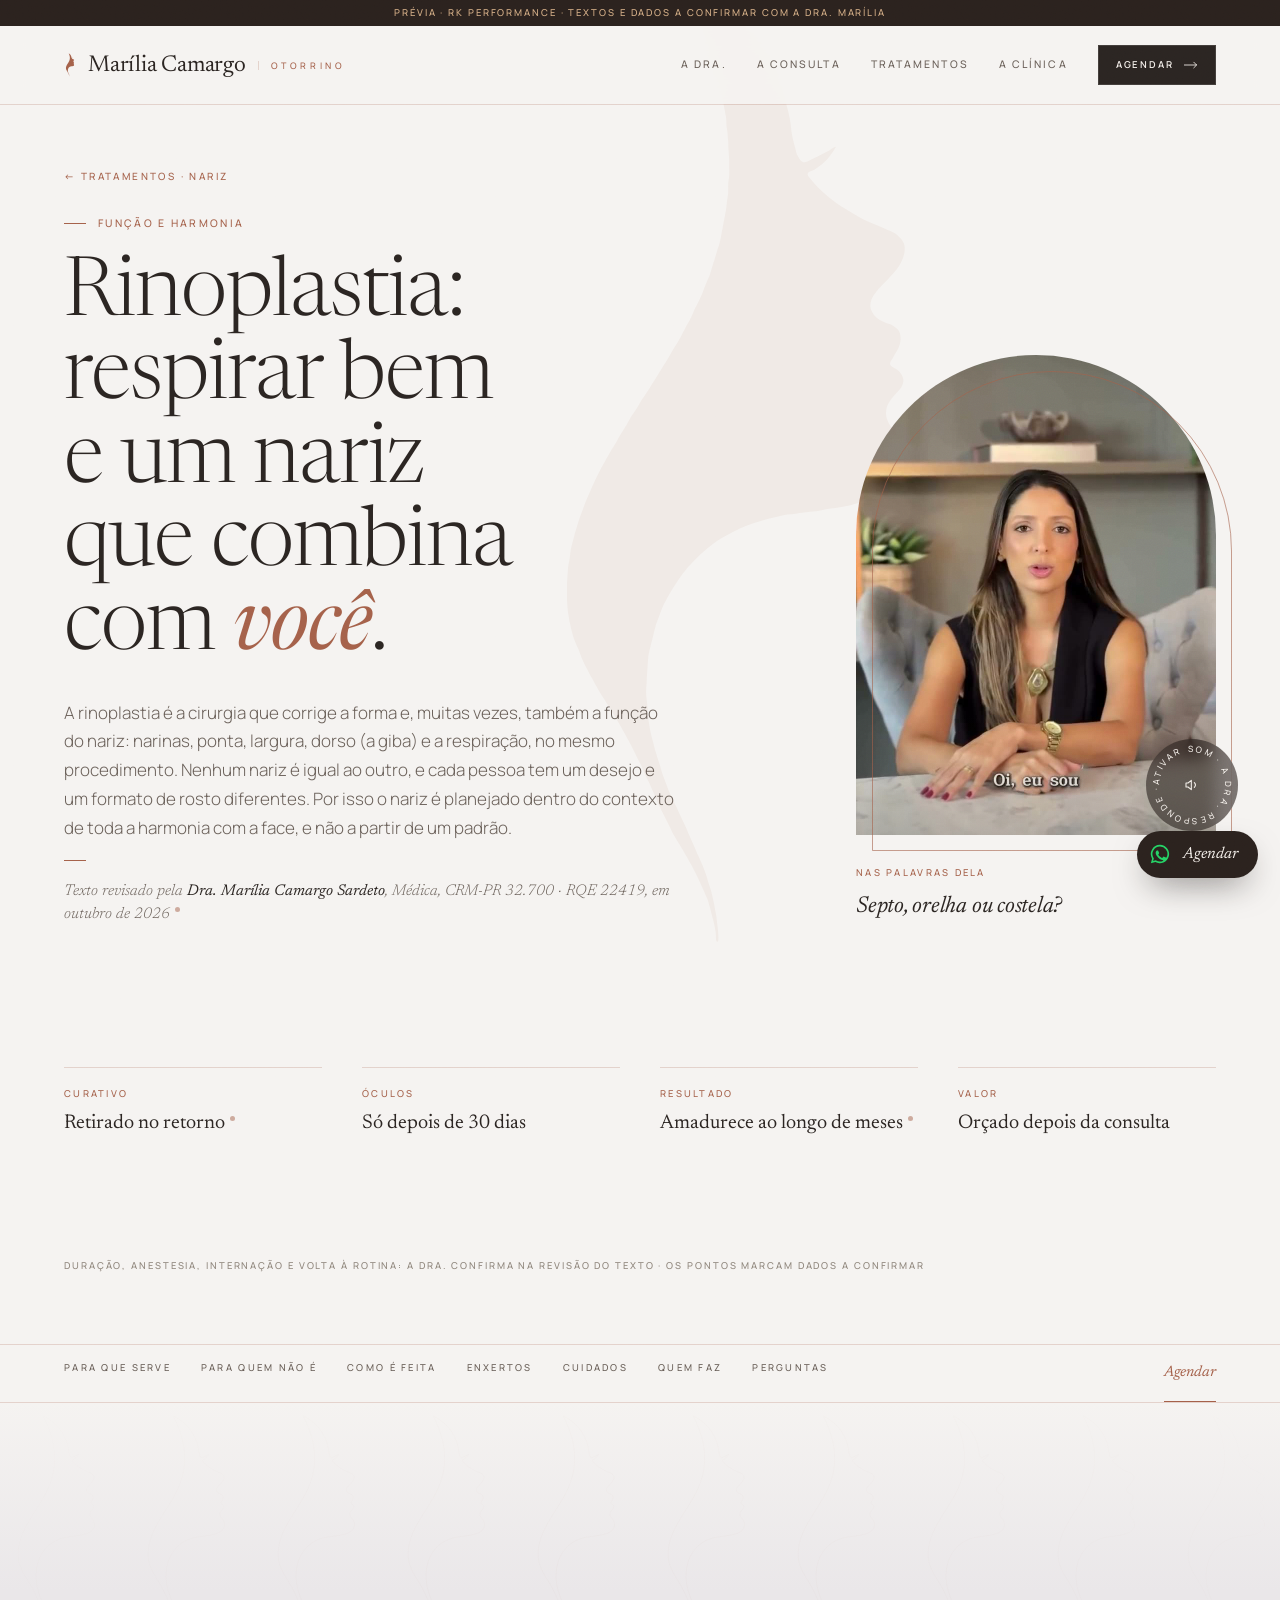
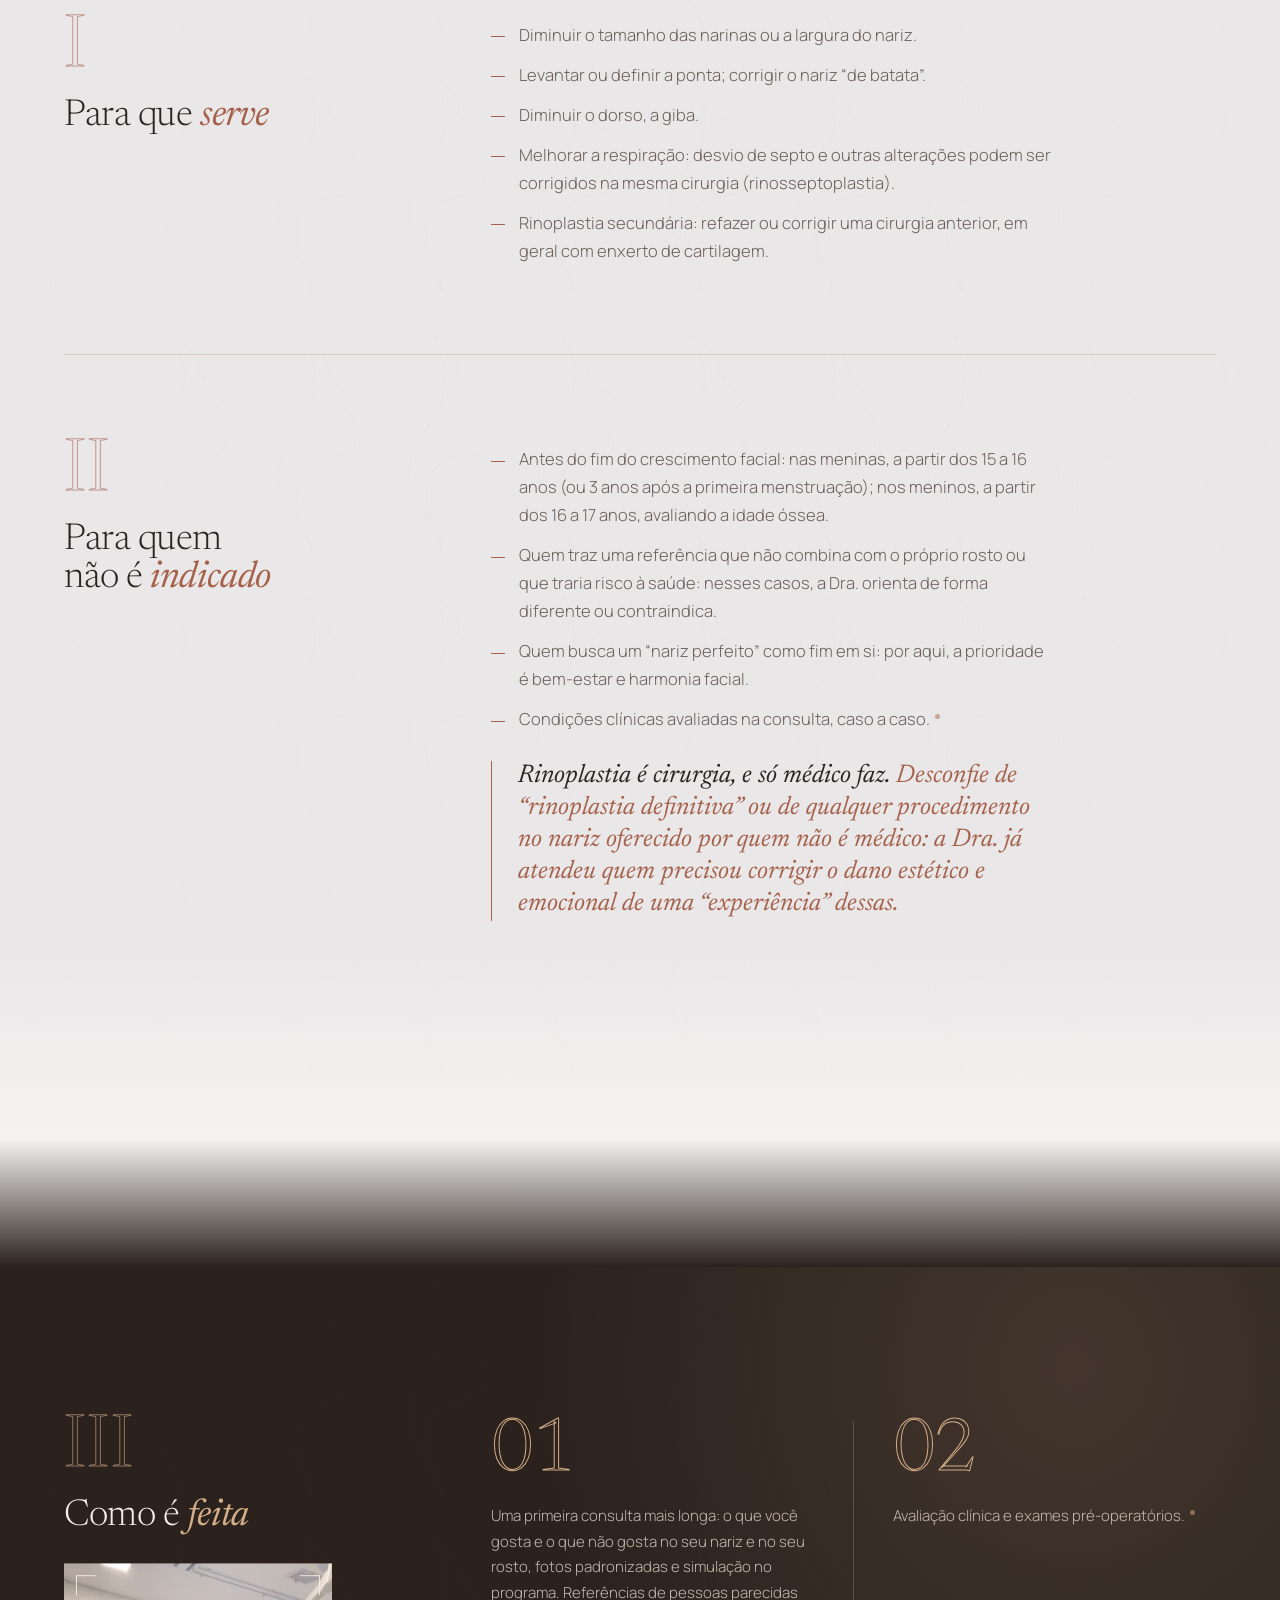
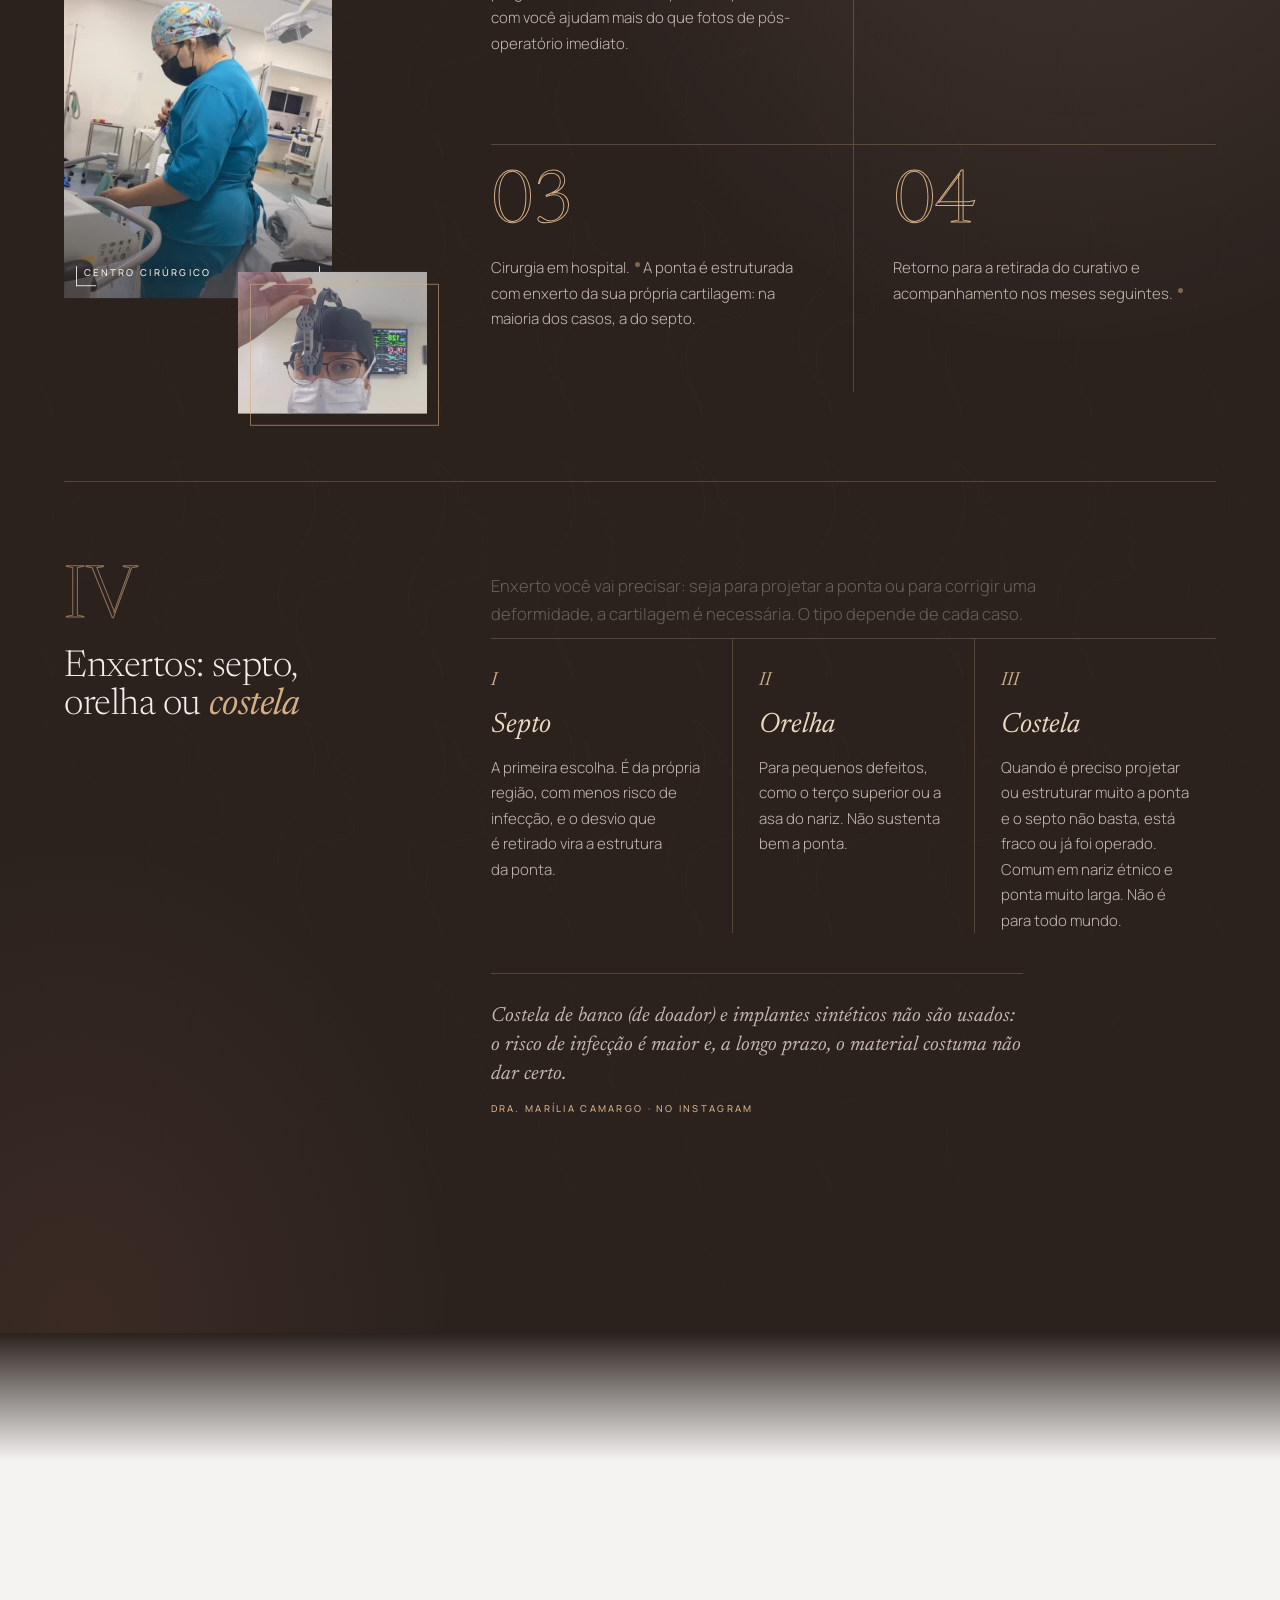
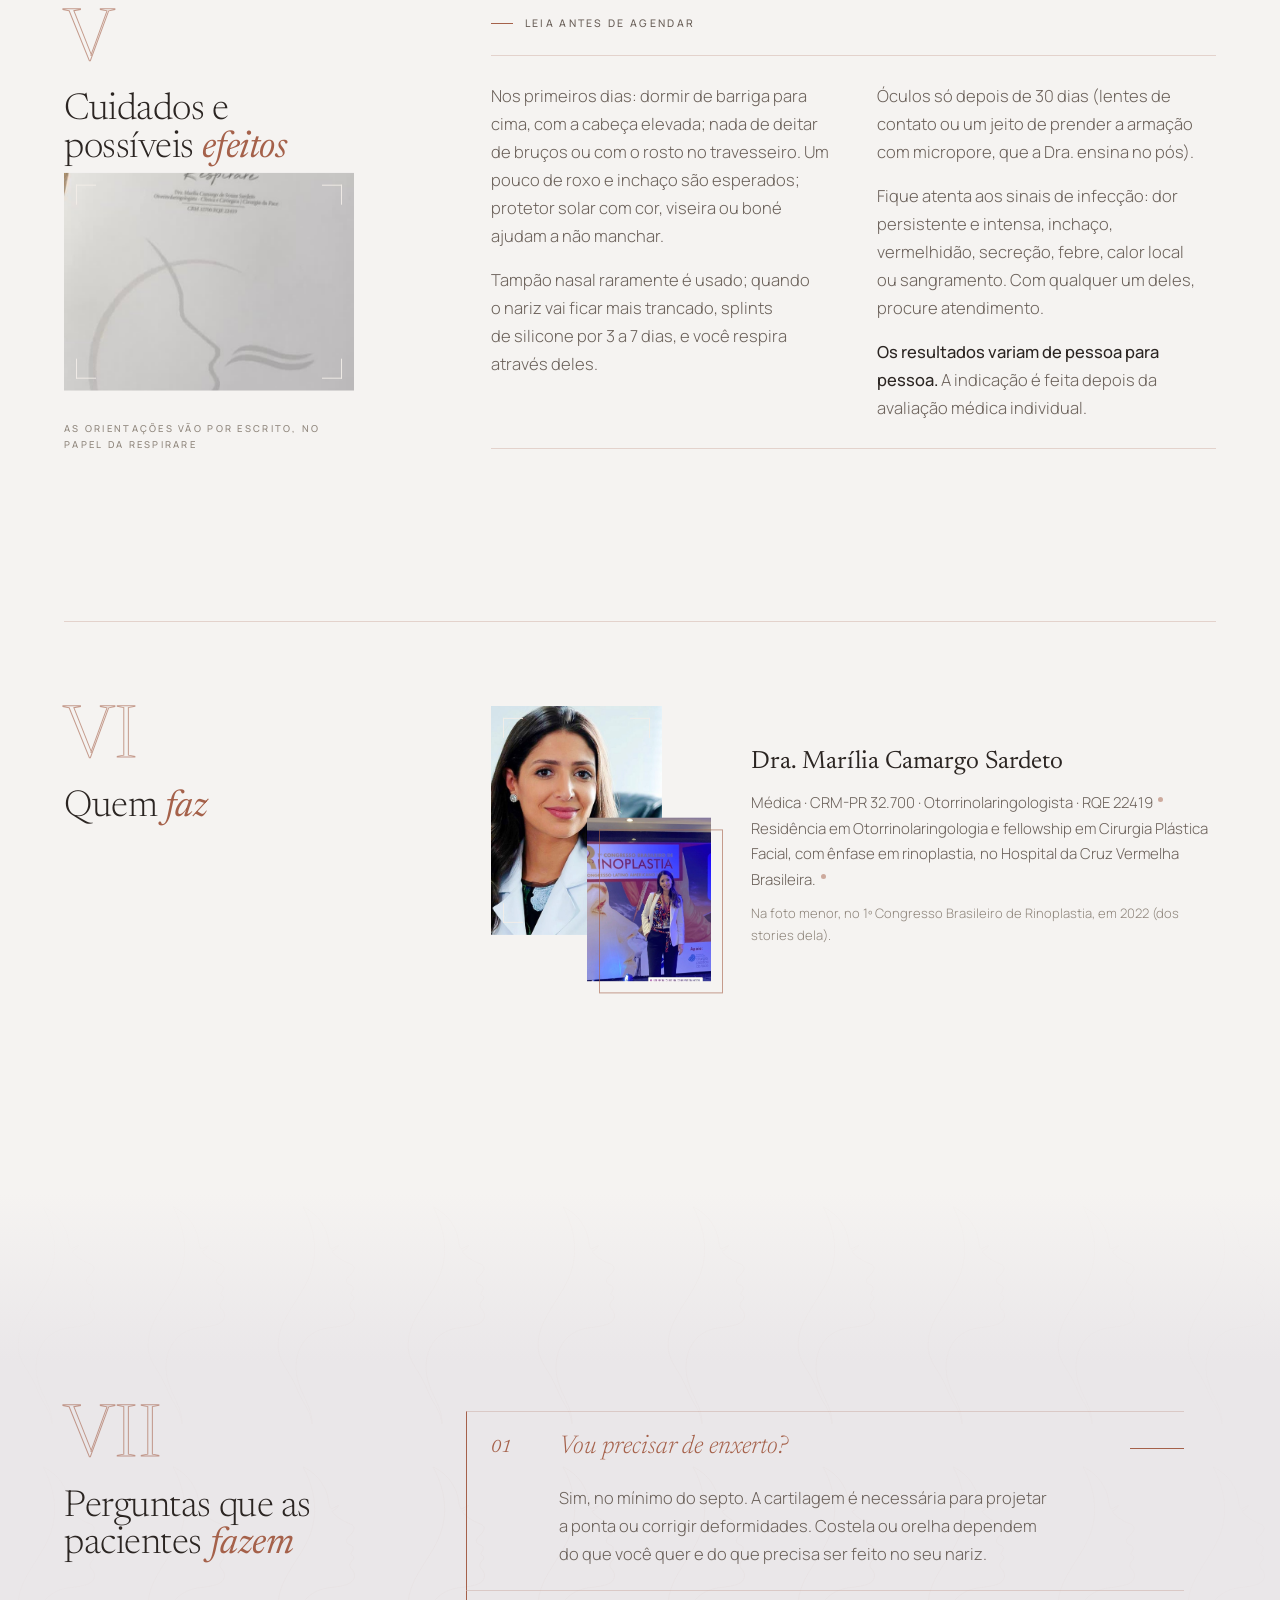
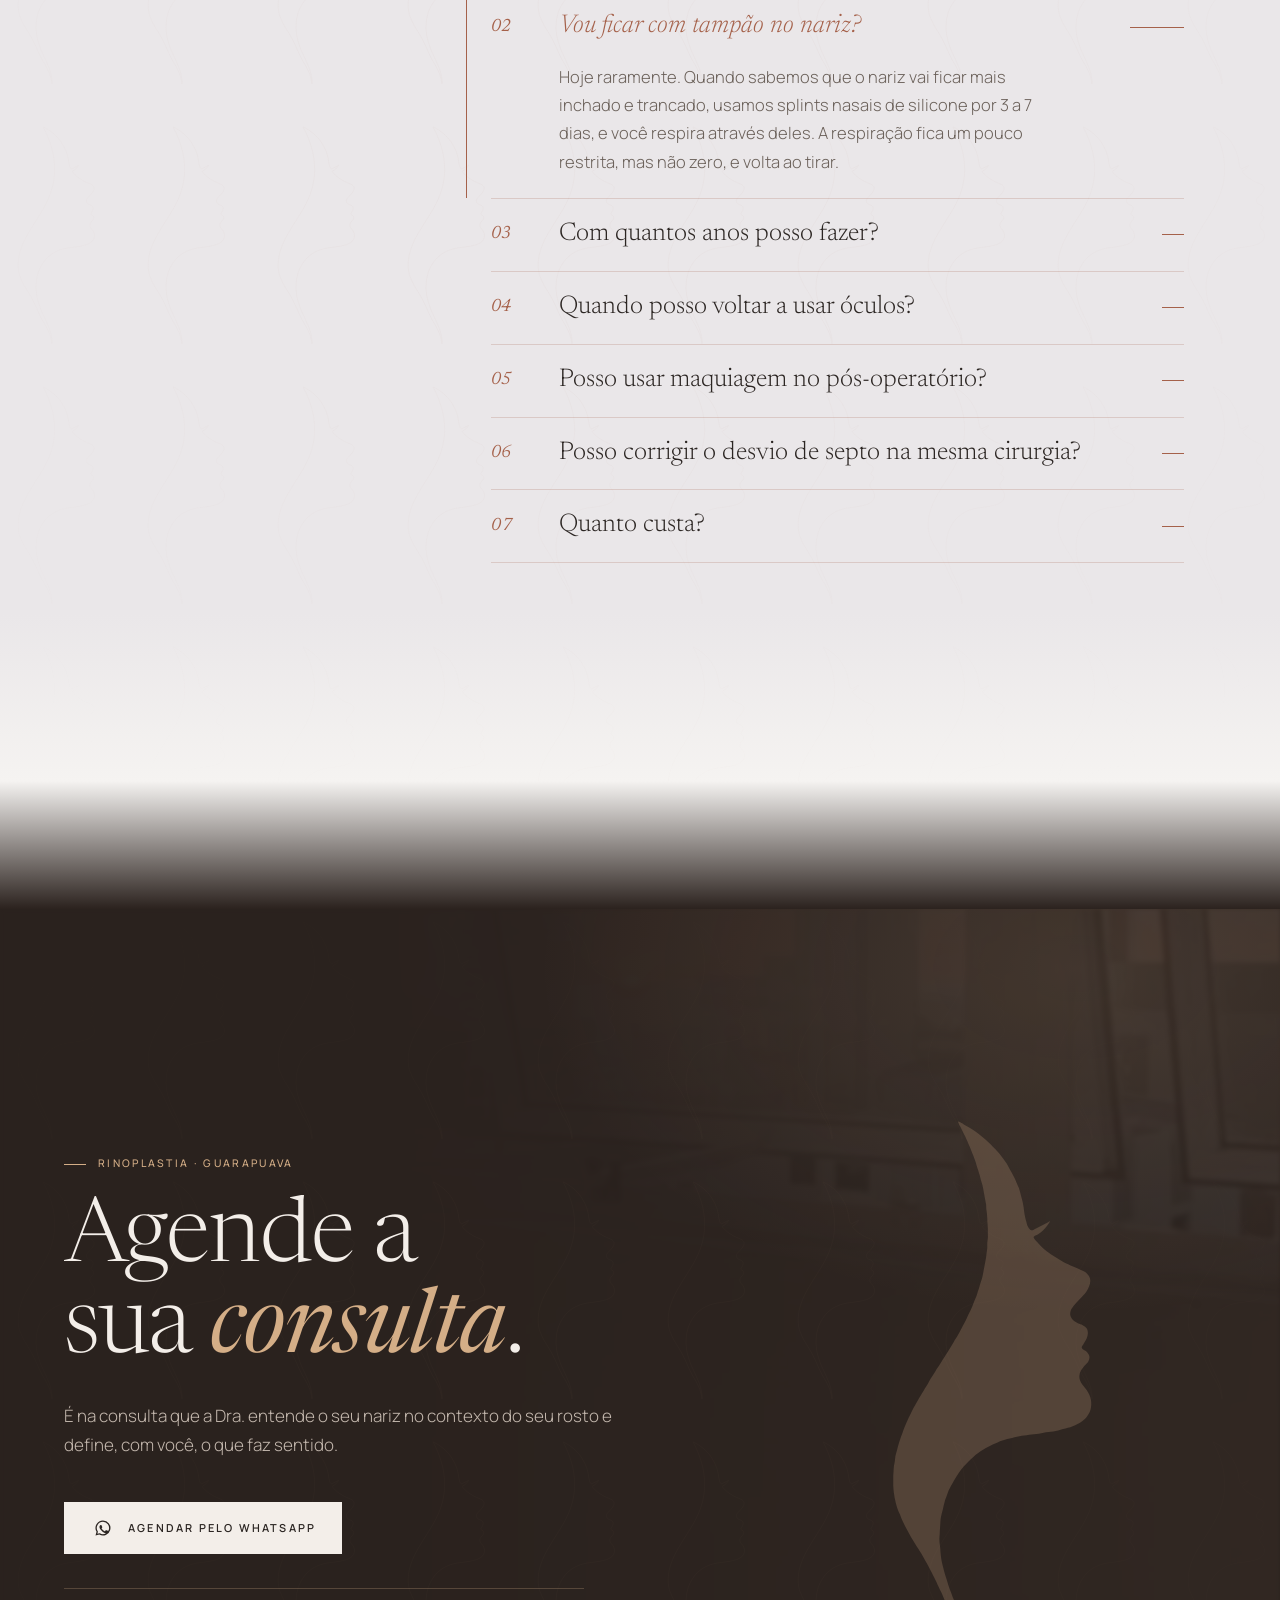
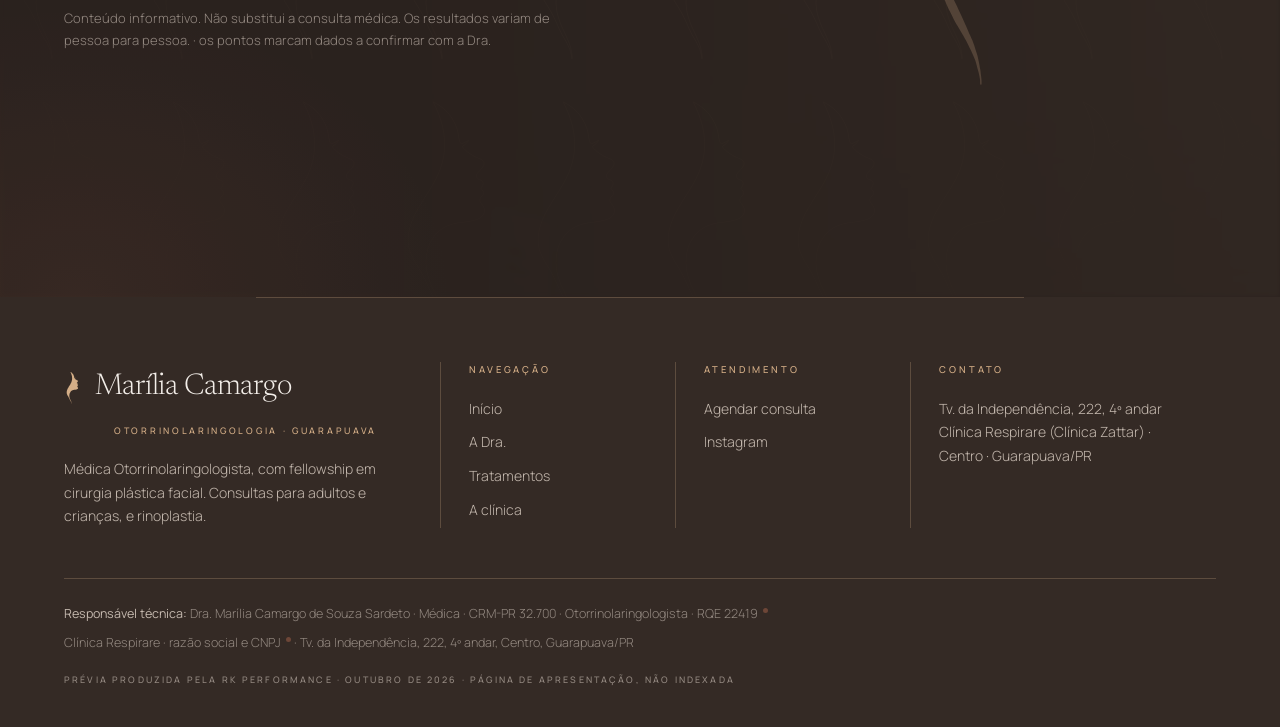
==== commit 03cf1862: "Abertura com a silhueta preenchida igual à referência do João Silhueta vetorizada da imagem salva (9" ====
--- a/rinoplastia-guarapuava/index.html
+++ b/rinoplastia-guarapuava/index.html
@@ -12,7 +12,7 @@
 <meta property="og:description" content="Respirar bem e um nariz que combina com você. Função e harmonia na mesma cirurgia, com avaliação médica individual.">
 <meta property="og:image" content="https://joaovitorrk.github.io/marilia-camargo-site/media/og.jpg">
 <meta property="og:locale" content="pt_BR">
-<link rel="icon" href="data:image/svg+xml,<svg xmlns='http://www.w3.org/2000/svg' viewBox='0 0 64 64'><rect width='64' height='64' rx='32' fill='%23F5F3F1'/><g transform='translate%2820.3 6.6%29 scale%280.09%29'><path d='M101.6 30.2 C102.4 30.3, 104.2 30.9, 105.8 31.7 C107.4 32.5, 109.4 33.8, 111.2 34.9 C113.0 36.1, 114.8 37.3, 116.6 38.7 C118.4 40.0, 120.2 41.5, 122.0 43.0 C123.8 44.5, 125.7 45.9, 127.4 47.5 C129.1 49.0, 130.7 50.7, 132.2 52.4 C133.8 54.1, 135.5 56.0, 136.9 57.8 C138.3 59.6, 139.5 61.4, 140.7 63.2 C142.0 65.0, 143.2 66.8, 144.3 68.7 C145.4 70.5, 146.3 72.3, 147.2 74.1 C148.2 75.9, 149.0 77.7, 149.9 79.5 C150.7 81.3, 151.6 83.1, 152.3 84.9 C153.1 86.7, 153.6 88.5, 154.2 90.3 C154.8 92.1, 155.3 93.9, 155.7 95.7 C156.2 97.5, 156.6 99.3, 157.0 101.1 C157.3 102.9, 157.6 104.7, 157.9 106.5 C158.2 108.3, 158.5 110.1, 158.8 111.9 C159.2 113.7, 159.5 115.6, 160.1 117.4 C160.6 119.1, 161.0 121.4, 162.1 122.6 C163.1 123.8, 164.8 124.6, 166.4 124.6 C168.0 124.6, 170.0 123.3, 171.8 122.5 C173.6 121.6, 175.8 120.4, 177.2 119.7 C178.6 119.0, 180.4 117.8, 180.3 118.3 C180.3 118.8, 178.5 121.2, 177.1 122.8 C175.7 124.3, 173.3 126.1, 171.8 127.6 C170.3 129.0, 168.3 130.0, 168.1 131.6 C167.9 133.1, 169.4 135.1, 170.7 136.8 C172.1 138.6, 174.3 140.4, 176.2 141.9 C178.0 143.5, 179.8 144.8, 181.6 146.1 C183.4 147.4, 185.2 148.7, 187.0 149.8 C188.8 151.0, 190.6 151.9, 192.4 152.9 C194.2 153.9, 196.0 155.1, 197.8 156.0 C199.6 156.9, 201.4 157.5, 203.2 158.3 C205.0 159.1, 206.8 160.0, 208.6 161.0 C210.4 161.9, 212.5 162.8, 213.9 164.2 C215.3 165.6, 216.6 167.5, 217.0 169.3 C217.4 171.1, 216.8 172.9, 216.2 174.7 C215.6 176.5, 214.5 178.3, 213.3 180.1 C212.0 181.9, 210.2 183.7, 208.6 185.5 C207.0 187.3, 205.1 189.1, 203.7 190.9 C202.3 192.7, 200.8 194.6, 200.1 196.4 C199.5 198.2, 199.3 200.1, 199.8 201.8 C200.3 203.4, 201.9 205.1, 203.4 206.4 C204.8 207.7, 206.9 208.3, 208.6 209.3 C210.3 210.4, 212.5 211.3, 213.6 212.7 C214.6 214.2, 215.0 216.2, 214.8 218.0 C214.6 219.8, 213.3 221.6, 212.6 223.4 C212.0 225.2, 210.9 227.1, 211.1 228.8 C211.3 230.5, 212.9 232.0, 213.7 233.6 C214.5 235.2, 216.0 236.8, 216.0 238.6 C216.1 240.3, 215.0 242.2, 213.9 244.0 C212.8 245.8, 210.6 247.6, 209.5 249.4 C208.5 251.2, 207.8 253.0, 207.7 254.8 C207.6 256.6, 208.0 258.4, 208.8 260.2 C209.5 262.0, 211.1 263.8, 212.3 265.6 C213.5 267.4, 215.0 269.2, 215.9 271.0 C216.8 272.8, 217.4 274.6, 217.7 276.4 C218.1 278.2, 218.1 280.1, 217.9 281.9 C217.7 283.7, 217.2 285.5, 216.3 287.3 C215.5 289.1, 214.3 291.1, 212.8 292.7 C211.3 294.3, 209.3 295.7, 207.5 296.9 C205.8 298.0, 203.9 298.6, 202.1 299.3 C200.3 300.0, 198.5 300.6, 196.7 301.2 C194.9 301.7, 193.1 302.3, 191.3 302.7 C189.5 303.2, 187.7 303.4, 185.9 303.8 C184.1 304.2, 182.3 304.6, 180.5 304.9 C178.7 305.2, 176.9 305.4, 175.1 305.7 C173.3 305.9, 171.5 306.2, 169.7 306.4 C167.9 306.7, 166.0 306.8, 164.2 307.1 C162.4 307.3, 160.6 307.6, 158.8 307.8 C157.0 308.1, 155.2 308.3, 153.4 308.6 C151.6 308.9, 149.8 309.4, 148.0 309.8 C146.2 310.3, 144.4 310.7, 142.6 311.2 C140.8 311.8, 139.0 312.4, 137.2 313.1 C135.4 313.8, 133.6 314.5, 131.8 315.3 C130.0 316.0, 128.2 316.9, 126.4 317.9 C124.6 318.9, 122.8 319.9, 121.0 321.1 C119.2 322.4, 117.3 323.9, 115.5 325.3 C113.7 326.7, 111.8 328.2, 110.1 329.8 C108.4 331.4, 106.9 333.1, 105.3 334.9 C103.8 336.6, 102.2 338.5, 100.9 340.3 C99.5 342.1, 98.3 343.9, 97.1 345.7 C96.0 347.5, 95.2 349.3, 94.2 351.1 C93.3 352.9, 92.3 354.7, 91.4 356.5 C90.6 358.3, 89.8 360.1, 89.1 361.9 C88.4 363.7, 87.7 365.5, 87.1 367.4 C86.5 369.2, 86.1 371.0, 85.7 372.8 C85.3 374.6, 85.0 376.4, 84.6 378.2 C84.3 380.0, 84.0 381.8, 83.7 383.6 C83.4 385.4, 83.2 387.2, 83.1 389.0 C83.0 390.8, 83.1 392.6, 83.1 394.4 C83.1 396.2, 83.1 398.0, 83.1 399.8 C83.1 401.6, 83.1 403.4, 83.1 405.2 C83.1 407.0, 82.9 408.8, 83.1 410.6 C83.2 412.4, 83.6 414.3, 83.8 416.1 C84.1 417.9, 84.4 419.7, 84.8 421.5 C85.1 423.3, 85.4 425.1, 85.9 426.9 C86.3 428.7, 86.8 430.5, 87.4 432.3 C88.0 434.1, 88.7 435.9, 89.3 437.7 C89.9 439.5, 90.3 441.3, 91.0 443.1 C91.6 444.9, 92.3 446.7, 93.0 448.5 C93.7 450.3, 94.4 452.1, 95.1 453.9 C95.9 455.7, 96.6 457.5, 97.5 459.3 C98.3 461.1, 99.3 463.0, 100.1 464.8 C100.9 466.6, 101.6 468.4, 102.4 470.2 C103.2 472.0, 104.2 473.8, 105.0 475.6 C105.9 477.4, 106.8 479.2, 107.7 481.0 C108.5 482.8, 109.2 484.6, 110.0 486.4 C110.7 488.2, 111.4 490.0, 112.1 491.8 C112.8 493.6, 113.6 495.4, 114.2 497.2 C114.7 499.0, 115.2 500.8, 115.7 502.6 C116.2 504.4, 116.7 506.2, 117.1 508.0 C117.5 509.8, 118.0 511.7, 118.3 513.5 C118.7 515.3, 119.0 517.1, 119.3 518.9 C119.5 520.7, 119.8 522.5, 119.9 524.3 C120.0 526.0, 119.9 528.7, 119.9 529.4 C119.9 530.1, 120.0 529.6, 119.9 528.6 C119.7 527.6, 119.4 525.0, 119.1 523.2 C118.8 521.4, 118.5 519.6, 118.0 517.8 C117.6 516.0, 116.9 514.2, 116.3 512.4 C115.7 510.6, 115.2 508.8, 114.5 507.0 C113.8 505.2, 112.9 503.4, 112.1 501.6 C111.3 499.7, 110.6 497.9, 109.7 496.1 C108.7 494.3, 107.6 492.5, 106.6 490.7 C105.6 488.9, 104.8 487.1, 103.8 485.3 C102.8 483.5, 101.6 481.7, 100.5 479.9 C99.5 478.1, 98.4 476.3, 97.5 474.5 C96.5 472.7, 95.6 470.9, 94.7 469.1 C93.8 467.3, 92.9 465.5, 92.0 463.7 C91.2 461.9, 90.2 460.1, 89.4 458.3 C88.6 456.5, 87.9 454.7, 87.1 452.9 C86.3 451.0, 85.3 449.2, 84.5 447.4 C83.6 445.6, 83.0 443.8, 82.1 442.0 C81.3 440.2, 80.4 438.4, 79.5 436.6 C78.6 434.8, 77.8 433.0, 76.9 431.2 C76.0 429.4, 75.1 427.6, 74.1 425.8 C73.2 424.0, 72.2 422.2, 71.2 420.4 C70.2 418.6, 69.2 416.8, 68.1 415.0 C67.0 413.2, 65.8 411.4, 64.7 409.6 C63.6 407.8, 62.5 406.0, 61.4 404.1 C60.3 402.3, 59.3 400.5, 58.2 398.7 C57.1 396.9, 56.0 395.1, 54.9 393.3 C53.9 391.5, 52.9 389.7, 52.0 387.9 C51.1 386.1, 50.3 384.3, 49.5 382.5 C48.8 380.7, 48.0 378.9, 47.4 377.1 C46.7 375.3, 46.2 373.5, 45.7 371.7 C45.1 369.9, 44.7 368.1, 44.3 366.3 C43.9 364.5, 43.5 362.7, 43.2 360.9 C42.9 359.1, 42.8 357.3, 42.6 355.4 C42.4 353.6, 42.1 351.8, 42.0 350.0 C41.8 348.2, 41.8 346.4, 42.0 344.6 C42.1 342.8, 42.5 341.0, 42.7 339.2 C42.9 337.4, 43.0 335.6, 43.2 333.8 C43.4 332.0, 43.8 330.2, 44.1 328.4 C44.5 326.6, 44.8 324.8, 45.2 323.0 C45.6 321.2, 46.1 319.4, 46.6 317.6 C47.1 315.8, 47.5 314.0, 48.1 312.2 C48.7 310.4, 49.5 308.6, 50.1 306.7 C50.8 304.9, 51.4 303.1, 52.2 301.3 C52.9 299.5, 53.8 297.7, 54.6 295.9 C55.4 294.1, 56.1 292.3, 56.9 290.5 C57.8 288.7, 58.6 286.9, 59.6 285.1 C60.5 283.3, 61.7 281.5, 62.7 279.7 C63.7 277.9, 64.6 276.1, 65.6 274.3 C66.6 272.5, 67.7 270.7, 68.9 268.9 C70.0 267.1, 71.1 265.3, 72.3 263.5 C73.4 261.7, 74.4 259.8, 75.5 258.0 C76.6 256.2, 77.8 254.4, 78.9 252.6 C80.0 250.8, 81.2 249.0, 82.3 247.2 C83.4 245.4, 84.6 243.6, 85.7 241.8 C86.8 240.0, 88.0 238.2, 89.1 236.4 C90.2 234.6, 91.4 232.8, 92.5 231.0 C93.6 229.2, 94.7 227.4, 95.8 225.6 C96.8 223.8, 97.8 222.0, 98.8 220.2 C99.9 218.4, 101.1 216.6, 102.1 214.8 C103.1 213.0, 104.1 211.1, 105.0 209.3 C106.0 207.5, 106.8 205.7, 107.7 203.9 C108.5 202.1, 109.5 200.3, 110.3 198.5 C111.1 196.7, 111.8 194.9, 112.6 193.1 C113.4 191.3, 114.2 189.5, 114.9 187.7 C115.6 185.9, 116.3 184.1, 116.9 182.3 C117.6 180.5, 118.2 178.7, 118.8 176.9 C119.4 175.1, 119.8 173.3, 120.3 171.5 C120.8 169.7, 121.3 167.9, 121.7 166.1 C122.2 164.3, 122.6 162.4, 123.0 160.6 C123.4 158.8, 123.7 157.0, 124.0 155.2 C124.4 153.4, 124.7 151.6, 125.0 149.8 C125.2 148.0, 125.4 146.2, 125.6 144.4 C125.8 142.6, 126.2 140.8, 126.4 139.0 C126.5 137.2, 126.4 135.4, 126.4 133.6 C126.4 131.8, 126.4 130.0, 126.4 128.2 C126.4 126.4, 126.4 124.6, 126.4 122.8 C126.4 121.0, 126.4 119.2, 126.4 117.4 C126.3 115.5, 126.4 113.7, 126.2 111.9 C126.1 110.1, 125.7 108.3, 125.4 106.5 C125.2 104.7, 125.1 102.9, 124.8 101.1 C124.6 99.3, 124.2 97.5, 123.9 95.7 C123.6 93.9, 123.2 92.1, 122.8 90.3 C122.5 88.5, 122.1 86.7, 121.7 84.9 C121.3 83.1, 120.8 81.3, 120.3 79.5 C119.8 77.7, 119.3 75.9, 118.8 74.1 C118.2 72.3, 117.7 70.5, 117.1 68.7 C116.5 66.8, 116.0 65.0, 115.4 63.2 C114.8 61.4, 114.1 59.6, 113.4 57.8 C112.7 56.0, 111.9 54.2, 111.2 52.4 C110.5 50.6, 109.8 48.8, 109.1 47.0 C108.3 45.2, 107.4 43.4, 106.6 41.6 C105.7 39.8, 104.8 37.9, 103.9 36.2 C103.1 34.4, 101.9 32.1, 101.5 31.1 C101.1 30.1, 100.9 30.1, 101.6 30.2 Z' fill='none' stroke='%23A5614A' stroke-width='16' stroke-linecap='round' stroke-linejoin='round'/></g></svg>">
+<link rel="icon" href="data:image/svg+xml,<svg xmlns='http://www.w3.org/2000/svg' viewBox='0 0 64 64'><rect width='64' height='64' rx='32' fill='%23F5F3F1'/><g transform='translate%2820.3 6.6%29 scale%280.09%29'><path d='M99.7 30.0 C99.5 30.5 100.9 32.9 101.6 34.3 C102.3 35.7 103.0 37.2 103.7 38.6 C104.5 40.1 105.2 41.5 105.9 42.9 C106.6 44.4 107.1 45.8 107.8 47.2 C108.4 48.7 109.0 50.1 109.7 51.6 C110.3 53.0 111.0 54.4 111.5 55.9 C112.1 57.3 112.6 58.7 113.2 60.2 C113.7 61.6 114.3 63.0 114.8 64.5 C115.3 65.9 115.7 67.4 116.1 68.8 C116.6 70.2 117.0 71.7 117.5 73.1 C117.9 74.5 118.4 76.0 118.8 77.4 C119.2 78.9 119.5 80.3 119.9 81.7 C120.3 83.2 120.9 84.6 121.2 86.0 C121.6 87.5 121.8 88.9 122.1 90.3 C122.3 91.8 122.6 93.2 122.9 94.7 C123.1 96.1 123.4 97.5 123.7 99.0 C123.9 100.4 124.3 101.8 124.5 103.3 C124.7 104.7 124.6 106.1 124.7 107.6 C124.9 109.0 125.2 110.5 125.3 111.9 C125.4 113.3 125.5 114.8 125.6 116.2 C125.6 117.6 125.7 119.1 125.8 120.5 C125.9 122.0 126.0 123.4 126.1 124.8 C126.1 126.3 126.1 127.7 126.1 129.1 C126.1 130.6 126.2 132.0 126.1 133.4 C126.0 134.9 125.6 136.3 125.6 137.8 C125.5 139.2 125.6 140.6 125.6 142.1 C125.5 143.5 125.2 144.9 125.0 146.4 C124.8 147.8 124.7 149.3 124.5 150.7 C124.3 152.1 123.9 153.6 123.7 155.0 C123.4 156.4 123.1 157.9 122.9 159.3 C122.6 160.7 122.3 162.2 122.1 163.6 C121.8 165.1 121.6 166.5 121.2 167.9 C120.9 169.4 120.3 170.8 119.9 172.2 C119.4 173.7 119.0 175.1 118.6 176.6 C118.1 178.0 117.7 179.4 117.2 180.9 C116.8 182.3 116.4 183.7 115.9 185.2 C115.3 186.6 114.6 188.0 114.0 189.5 C113.4 190.9 112.9 192.4 112.4 193.8 C111.8 195.2 111.1 196.7 110.5 198.1 C109.8 199.5 109.0 201.0 108.3 202.4 C107.6 203.9 107.1 205.3 106.4 206.7 C105.7 208.2 104.8 209.6 104.0 211.0 C103.2 212.5 102.6 213.9 101.8 215.3 C101.1 216.8 100.3 218.2 99.4 219.7 C98.6 221.1 97.6 222.5 96.7 224.0 C95.9 225.4 95.2 226.8 94.3 228.3 C93.5 229.7 92.5 231.1 91.6 232.6 C90.7 234.0 89.8 235.5 88.9 236.9 C88.0 238.3 87.1 239.8 86.2 241.2 C85.3 242.6 84.5 244.1 83.5 245.5 C82.6 247.0 81.5 248.4 80.6 249.8 C79.7 251.3 79.0 252.7 78.1 254.1 C77.2 255.6 76.1 257.0 75.2 258.4 C74.3 259.9 73.6 261.3 72.8 262.8 C71.9 264.2 70.9 265.6 70.1 267.1 C69.2 268.5 68.5 269.9 67.6 271.4 C66.8 272.8 65.8 274.3 64.9 275.7 C64.1 277.1 63.3 278.6 62.5 280.0 C61.7 281.4 60.9 282.9 60.1 284.3 C59.3 285.7 58.7 287.2 57.9 288.6 C57.2 290.1 56.5 291.5 55.8 292.9 C55.1 294.4 54.5 295.8 53.9 297.2 C53.3 298.7 52.6 300.1 52.0 301.6 C51.4 303.0 50.9 304.4 50.4 305.9 C49.9 307.3 49.3 308.7 48.8 310.2 C48.3 311.6 47.9 313.0 47.4 314.5 C47.0 315.9 46.5 317.4 46.1 318.8 C45.7 320.2 45.4 321.7 45.0 323.1 C44.6 324.5 44.2 326.0 43.9 327.4 C43.7 328.9 43.6 330.3 43.4 331.7 C43.2 333.2 42.8 334.6 42.6 336.0 C42.4 337.5 42.4 338.9 42.3 340.3 C42.2 341.8 42.1 343.2 42.0 344.7 C42.0 346.1 42.0 347.5 42.0 349.0 C42.0 350.4 42.0 351.8 42.0 353.3 C42.1 354.7 42.2 356.1 42.3 357.6 C42.4 359.0 42.6 360.5 42.9 361.9 C43.1 363.3 43.3 364.8 43.7 366.2 C44.0 367.6 44.3 369.1 44.7 370.5 C45.1 372.0 45.5 373.4 46.1 374.8 C46.6 376.3 47.4 377.7 48.0 379.1 C48.6 380.6 49.0 382.0 49.6 383.4 C50.2 384.9 51.0 386.3 51.7 387.8 C52.5 389.2 53.1 390.6 53.9 392.1 C54.7 393.5 55.5 394.9 56.3 396.4 C57.1 397.8 57.9 399.3 58.7 400.7 C59.6 402.1 60.5 403.6 61.4 405.0 C62.3 406.4 63.2 407.9 64.1 409.3 C65.0 410.7 66.0 412.2 66.8 413.6 C67.7 415.1 68.4 416.5 69.3 417.9 C70.1 419.4 70.9 420.8 71.7 422.2 C72.5 423.7 73.3 425.1 74.1 426.6 C74.9 428.0 75.5 429.4 76.3 430.9 C77.0 432.3 77.7 433.7 78.4 435.2 C79.1 436.6 79.9 438.0 80.6 439.5 C81.2 440.9 81.8 442.4 82.5 443.8 C83.1 445.2 83.9 446.7 84.6 448.1 C85.3 449.5 85.9 451.0 86.5 452.4 C87.1 453.9 87.7 455.3 88.4 456.7 C89.0 458.2 89.6 459.6 90.3 461.0 C90.9 462.5 91.7 463.9 92.4 465.3 C93.1 466.8 93.9 468.2 94.6 469.7 C95.3 471.1 96.0 472.5 96.7 474.0 C97.5 475.4 98.3 476.8 99.2 478.3 C100.0 479.7 101.0 481.1 101.8 482.6 C102.7 484.0 103.5 485.5 104.3 486.9 C105.1 488.3 105.9 489.8 106.7 491.2 C107.5 492.6 108.1 494.1 108.9 495.5 C109.6 497.0 110.3 498.4 111.0 499.8 C111.7 501.3 112.3 502.7 112.9 504.1 C113.5 505.6 114.2 507.0 114.8 508.4 C115.3 509.9 115.7 511.3 116.1 512.8 C116.5 514.2 116.8 515.6 117.2 517.1 C117.6 518.5 118.0 519.9 118.3 521.4 C118.6 522.8 118.9 524.3 119.1 525.7 C119.3 527.1 119.1 529.3 119.4 530.0 C119.6 530.7 120.3 530.7 120.4 530.0 C120.6 529.3 120.5 527.1 120.4 525.7 C120.3 524.3 120.1 522.8 119.9 521.4 C119.7 519.9 119.6 518.5 119.4 517.1 C119.1 515.6 118.8 514.2 118.6 512.8 C118.3 511.3 118.1 509.9 117.7 508.4 C117.4 507.0 117.1 505.6 116.7 504.1 C116.3 502.7 115.8 501.3 115.3 499.8 C114.9 498.4 114.5 497.0 114.0 495.5 C113.5 494.1 112.9 492.6 112.4 491.2 C111.8 489.8 111.1 488.3 110.5 486.9 C109.8 485.5 109.2 484.0 108.6 482.6 C108.0 481.1 107.3 479.7 106.7 478.3 C106.1 476.8 105.4 475.4 104.8 474.0 C104.2 472.5 103.6 471.1 102.9 469.7 C102.3 468.2 101.4 466.8 100.8 465.3 C100.1 463.9 99.6 462.5 98.9 461.0 C98.2 459.6 97.4 458.2 96.7 456.7 C96.1 455.3 95.4 453.9 94.8 452.4 C94.3 451.0 93.8 449.5 93.2 448.1 C92.7 446.7 92.1 445.2 91.6 443.8 C91.1 442.4 90.7 440.9 90.3 439.5 C89.8 438.0 89.4 436.6 88.9 435.2 C88.5 433.7 88.0 432.3 87.6 430.9 C87.2 429.4 86.9 428.0 86.5 426.6 C86.1 425.1 85.7 423.7 85.4 422.2 C85.1 420.8 84.8 419.4 84.6 417.9 C84.4 416.5 84.2 415.1 84.1 413.6 C83.9 412.2 83.9 410.7 83.8 409.3 C83.7 407.9 83.4 406.4 83.3 405.0 C83.1 403.6 83.0 402.1 83.0 400.7 C83.0 399.3 83.2 397.8 83.3 396.4 C83.3 394.9 83.4 393.5 83.5 392.1 C83.6 390.6 83.7 389.2 83.8 387.8 C83.9 386.3 83.9 384.9 84.1 383.4 C84.2 382.0 84.6 380.6 84.9 379.1 C85.2 377.7 85.6 376.3 86.0 374.8 C86.3 373.4 86.7 372.0 87.0 370.5 C87.4 369.1 87.7 367.6 88.1 366.2 C88.6 364.8 89.2 363.3 89.7 361.9 C90.3 360.5 90.7 359.0 91.3 357.6 C92.0 356.1 92.7 354.7 93.5 353.3 C94.3 351.8 95.1 350.4 95.9 349.0 C96.8 347.5 97.7 346.1 98.6 344.7 C99.6 343.2 100.5 341.7 101.6 340.3 C102.6 339.0 103.6 337.7 104.8 336.3 C106.0 334.9 107.5 333.4 108.9 332.0 C110.2 330.6 111.7 329.2 113.2 328.0 C114.6 326.7 116.0 325.5 117.5 324.5 C118.9 323.4 120.3 322.4 121.8 321.5 C123.2 320.6 124.7 319.8 126.1 319.1 C127.5 318.3 129.0 317.6 130.4 316.9 C131.8 316.2 133.3 315.6 134.7 315.0 C136.2 314.4 137.6 313.9 139.0 313.4 C140.5 312.9 141.9 312.5 143.3 312.1 C144.8 311.7 146.2 311.3 147.6 311.0 C149.1 310.6 150.5 310.2 152.0 309.9 C153.4 309.6 154.8 309.3 156.3 309.1 C157.7 308.9 159.1 308.7 160.6 308.6 C162.0 308.4 163.5 308.2 164.9 308.0 C166.3 307.8 167.8 307.7 169.2 307.5 C170.6 307.3 172.1 307.2 173.5 306.9 C174.9 306.7 176.4 306.4 177.8 306.1 C179.3 305.9 180.7 305.8 182.1 305.6 C183.6 305.4 185.0 305.1 186.4 304.8 C187.9 304.5 189.3 304.1 190.7 303.7 C192.2 303.3 193.6 303.0 195.1 302.6 C196.5 302.3 197.9 302.0 199.4 301.6 C200.8 301.1 202.2 300.3 203.7 299.7 C205.1 299.0 206.6 298.4 208.0 297.5 C209.4 296.6 211.0 295.5 212.3 294.3 C213.6 293.0 214.7 291.4 215.5 290.0 C216.4 288.5 217.0 287.1 217.4 285.7 C217.8 284.2 217.9 282.8 218.0 281.3 C218.0 279.9 218.0 278.5 217.7 277.0 C217.4 275.6 217.0 274.2 216.3 272.7 C215.7 271.3 214.9 269.9 213.9 268.4 C212.9 267.0 211.4 265.5 210.4 264.1 C209.4 262.7 208.5 261.2 208.0 259.8 C207.5 258.4 207.3 256.9 207.5 255.5 C207.6 254.0 208.0 252.6 208.8 251.2 C209.6 249.7 210.9 248.3 212.0 246.9 C213.2 245.5 214.8 244.2 215.5 242.8 C216.3 241.4 216.6 239.9 216.3 238.5 C216.1 237.1 215.0 235.7 213.9 234.5 C212.8 233.3 210.0 232.5 209.6 231.2 C209.2 230.0 210.8 228.4 211.5 226.9 C212.2 225.5 213.3 224.1 213.9 222.6 C214.5 221.2 214.9 219.7 215.0 218.3 C215.0 216.9 214.9 215.3 214.2 214.0 C213.4 212.7 211.8 211.6 210.4 210.8 C209.1 210.0 207.5 209.9 206.1 209.1 C204.7 208.4 202.9 207.4 201.8 206.2 C200.7 205.0 199.7 203.3 199.4 201.9 C199.1 200.4 199.4 199.0 199.9 197.6 C200.4 196.1 201.5 194.7 202.6 193.3 C203.7 191.8 205.3 190.3 206.6 188.9 C207.9 187.6 209.2 186.3 210.4 184.9 C211.6 183.5 213.0 182.0 213.9 180.6 C214.9 179.2 215.5 177.7 216.1 176.3 C216.6 174.8 217.1 173.4 217.1 172.0 C217.2 170.5 217.1 169.1 216.3 167.7 C215.6 166.3 213.9 164.7 212.6 163.6 C211.2 162.6 209.7 162.1 208.3 161.5 C206.8 160.8 205.4 160.2 203.9 159.6 C202.5 159.0 201.1 158.3 199.6 157.7 C198.2 157.1 196.8 156.5 195.3 155.8 C193.9 155.1 192.5 154.2 191.0 153.4 C189.6 152.5 188.1 151.6 186.7 150.7 C185.3 149.8 183.8 149.0 182.4 148.0 C181.0 147.0 179.5 145.9 178.1 144.8 C176.7 143.6 175.2 142.3 173.8 141.0 C172.4 139.6 170.9 138.1 169.7 136.7 C168.6 135.2 166.6 133.5 166.8 132.4 C167.0 131.2 169.4 130.9 170.8 129.9 C172.2 129.0 173.8 127.9 175.1 126.7 C176.4 125.5 177.6 124.1 178.6 122.7 C179.7 121.3 181.5 118.7 181.3 118.4 C181.1 118.0 178.9 119.8 177.5 120.5 C176.2 121.2 174.7 122.0 173.2 122.7 C171.8 123.4 170.4 124.2 168.9 124.8 C167.5 125.5 165.8 126.7 164.6 126.4 C163.4 126.2 162.4 124.5 161.7 123.2 C160.9 122.0 160.7 120.3 160.3 118.9 C159.9 117.5 159.5 116.0 159.2 114.6 C158.9 113.2 158.6 111.7 158.4 110.3 C158.2 108.8 158.1 107.4 157.9 106.0 C157.7 104.5 157.4 103.1 157.1 101.7 C156.8 100.2 156.4 98.8 156.0 97.3 C155.6 95.9 155.3 94.5 154.9 93.0 C154.5 91.6 154.1 90.2 153.6 88.7 C153.0 87.3 152.3 85.9 151.7 84.4 C151.1 83.0 150.5 81.5 149.8 80.1 C149.1 78.7 148.4 77.2 147.6 75.8 C146.9 74.4 146.0 72.9 145.2 71.5 C144.4 70.1 143.7 68.6 142.8 67.2 C141.9 65.7 140.9 64.3 139.8 62.9 C138.8 61.4 137.8 60.0 136.6 58.6 C135.4 57.1 133.9 55.7 132.6 54.2 C131.2 52.8 129.9 51.3 128.5 49.9 C127.1 48.5 125.6 47.2 124.2 45.9 C122.8 44.6 121.3 43.5 119.9 42.4 C118.5 41.3 117.0 40.2 115.6 39.2 C114.2 38.1 112.7 37.1 111.3 36.2 C109.8 35.3 108.4 34.6 107.0 33.8 C105.5 32.9 103.9 31.7 102.7 31.1 C101.4 30.4 99.9 29.5 99.7 30.0 Z' fill='%2336362F' fill-rule='evenodd'/></g></svg>">
 <link rel="preconnect" href="https://fonts.googleapis.com">
 <link rel="preconnect" href="https://fonts.gstatic.com" crossorigin>
 <link href="https://fonts.googleapis.com/css2?family=Newsreader:ital,opsz,wght@0,6..72,300;0,6..72,400;1,6..72,300;1,6..72,400&family=Manrope:wght@300;400;500;600&display=swap" rel="stylesheet">
@@ -21,7 +21,7 @@
 <body class="pagina">
 <div class="grao" aria-hidden="true"></div>
 
-<svg class="defs" aria-hidden="true"><symbol id="perfil" viewBox="0 0 260 560" overflow="visible"><path d="M101.6 30.2 C102.4 30.3, 104.2 30.9, 105.8 31.7 C107.4 32.5, 109.4 33.8, 111.2 34.9 C113.0 36.1, 114.8 37.3, 116.6 38.7 C118.4 40.0, 120.2 41.5, 122.0 43.0 C123.8 44.5, 125.7 45.9, 127.4 47.5 C129.1 49.0, 130.7 50.7, 132.2 52.4 C133.8 54.1, 135.5 56.0, 136.9 57.8 C138.3 59.6, 139.5 61.4, 140.7 63.2 C142.0 65.0, 143.2 66.8, 144.3 68.7 C145.4 70.5, 146.3 72.3, 147.2 74.1 C148.2 75.9, 149.0 77.7, 149.9 79.5 C150.7 81.3, 151.6 83.1, 152.3 84.9 C153.1 86.7, 153.6 88.5, 154.2 90.3 C154.8 92.1, 155.3 93.9, 155.7 95.7 C156.2 97.5, 156.6 99.3, 157.0 101.1 C157.3 102.9, 157.6 104.7, 157.9 106.5 C158.2 108.3, 158.5 110.1, 158.8 111.9 C159.2 113.7, 159.5 115.6, 160.1 117.4 C160.6 119.1, 161.0 121.4, 162.1 122.6 C163.1 123.8, 164.8 124.6, 166.4 124.6 C168.0 124.6, 170.0 123.3, 171.8 122.5 C173.6 121.6, 175.8 120.4, 177.2 119.7 C178.6 119.0, 180.4 117.8, 180.3 118.3 C180.3 118.8, 178.5 121.2, 177.1 122.8 C175.7 124.3, 173.3 126.1, 171.8 127.6 C170.3 129.0, 168.3 130.0, 168.1 131.6 C167.9 133.1, 169.4 135.1, 170.7 136.8 C172.1 138.6, 174.3 140.4, 176.2 141.9 C178.0 143.5, 179.8 144.8, 181.6 146.1 C183.4 147.4, 185.2 148.7, 187.0 149.8 C188.8 151.0, 190.6 151.9, 192.4 152.9 C194.2 153.9, 196.0 155.1, 197.8 156.0 C199.6 156.9, 201.4 157.5, 203.2 158.3 C205.0 159.1, 206.8 160.0, 208.6 161.0 C210.4 161.9, 212.5 162.8, 213.9 164.2 C215.3 165.6, 216.6 167.5, 217.0 169.3 C217.4 171.1, 216.8 172.9, 216.2 174.7 C215.6 176.5, 214.5 178.3, 213.3 180.1 C212.0 181.9, 210.2 183.7, 208.6 185.5 C207.0 187.3, 205.1 189.1, 203.7 190.9 C202.3 192.7, 200.8 194.6, 200.1 196.4 C199.5 198.2, 199.3 200.1, 199.8 201.8 C200.3 203.4, 201.9 205.1, 203.4 206.4 C204.8 207.7, 206.9 208.3, 208.6 209.3 C210.3 210.4, 212.5 211.3, 213.6 212.7 C214.6 214.2, 215.0 216.2, 214.8 218.0 C214.6 219.8, 213.3 221.6, 212.6 223.4 C212.0 225.2, 210.9 227.1, 211.1 228.8 C211.3 230.5, 212.9 232.0, 213.7 233.6 C214.5 235.2, 216.0 236.8, 216.0 238.6 C216.1 240.3, 215.0 242.2, 213.9 244.0 C212.8 245.8, 210.6 247.6, 209.5 249.4 C208.5 251.2, 207.8 253.0, 207.7 254.8 C207.6 256.6, 208.0 258.4, 208.8 260.2 C209.5 262.0, 211.1 263.8, 212.3 265.6 C213.5 267.4, 215.0 269.2, 215.9 271.0 C216.8 272.8, 217.4 274.6, 217.7 276.4 C218.1 278.2, 218.1 280.1, 217.9 281.9 C217.7 283.7, 217.2 285.5, 216.3 287.3 C215.5 289.1, 214.3 291.1, 212.8 292.7 C211.3 294.3, 209.3 295.7, 207.5 296.9 C205.8 298.0, 203.9 298.6, 202.1 299.3 C200.3 300.0, 198.5 300.6, 196.7 301.2 C194.9 301.7, 193.1 302.3, 191.3 302.7 C189.5 303.2, 187.7 303.4, 185.9 303.8 C184.1 304.2, 182.3 304.6, 180.5 304.9 C178.7 305.2, 176.9 305.4, 175.1 305.7 C173.3 305.9, 171.5 306.2, 169.7 306.4 C167.9 306.7, 166.0 306.8, 164.2 307.1 C162.4 307.3, 160.6 307.6, 158.8 307.8 C157.0 308.1, 155.2 308.3, 153.4 308.6 C151.6 308.9, 149.8 309.4, 148.0 309.8 C146.2 310.3, 144.4 310.7, 142.6 311.2 C140.8 311.8, 139.0 312.4, 137.2 313.1 C135.4 313.8, 133.6 314.5, 131.8 315.3 C130.0 316.0, 128.2 316.9, 126.4 317.9 C124.6 318.9, 122.8 319.9, 121.0 321.1 C119.2 322.4, 117.3 323.9, 115.5 325.3 C113.7 326.7, 111.8 328.2, 110.1 329.8 C108.4 331.4, 106.9 333.1, 105.3 334.9 C103.8 336.6, 102.2 338.5, 100.9 340.3 C99.5 342.1, 98.3 343.9, 97.1 345.7 C96.0 347.5, 95.2 349.3, 94.2 351.1 C93.3 352.9, 92.3 354.7, 91.4 356.5 C90.6 358.3, 89.8 360.1, 89.1 361.9 C88.4 363.7, 87.7 365.5, 87.1 367.4 C86.5 369.2, 86.1 371.0, 85.7 372.8 C85.3 374.6, 85.0 376.4, 84.6 378.2 C84.3 380.0, 84.0 381.8, 83.7 383.6 C83.4 385.4, 83.2 387.2, 83.1 389.0 C83.0 390.8, 83.1 392.6, 83.1 394.4 C83.1 396.2, 83.1 398.0, 83.1 399.8 C83.1 401.6, 83.1 403.4, 83.1 405.2 C83.1 407.0, 82.9 408.8, 83.1 410.6 C83.2 412.4, 83.6 414.3, 83.8 416.1 C84.1 417.9, 84.4 419.7, 84.8 421.5 C85.1 423.3, 85.4 425.1, 85.9 426.9 C86.3 428.7, 86.8 430.5, 87.4 432.3 C88.0 434.1, 88.7 435.9, 89.3 437.7 C89.9 439.5, 90.3 441.3, 91.0 443.1 C91.6 444.9, 92.3 446.7, 93.0 448.5 C93.7 450.3, 94.4 452.1, 95.1 453.9 C95.9 455.7, 96.6 457.5, 97.5 459.3 C98.3 461.1, 99.3 463.0, 100.1 464.8 C100.9 466.6, 101.6 468.4, 102.4 470.2 C103.2 472.0, 104.2 473.8, 105.0 475.6 C105.9 477.4, 106.8 479.2, 107.7 481.0 C108.5 482.8, 109.2 484.6, 110.0 486.4 C110.7 488.2, 111.4 490.0, 112.1 491.8 C112.8 493.6, 113.6 495.4, 114.2 497.2 C114.7 499.0, 115.2 500.8, 115.7 502.6 C116.2 504.4, 116.7 506.2, 117.1 508.0 C117.5 509.8, 118.0 511.7, 118.3 513.5 C118.7 515.3, 119.0 517.1, 119.3 518.9 C119.5 520.7, 119.8 522.5, 119.9 524.3 C120.0 526.0, 119.9 528.7, 119.9 529.4 C119.9 530.1, 120.0 529.6, 119.9 528.6 C119.7 527.6, 119.4 525.0, 119.1 523.2 C118.8 521.4, 118.5 519.6, 118.0 517.8 C117.6 516.0, 116.9 514.2, 116.3 512.4 C115.7 510.6, 115.2 508.8, 114.5 507.0 C113.8 505.2, 112.9 503.4, 112.1 501.6 C111.3 499.7, 110.6 497.9, 109.7 496.1 C108.7 494.3, 107.6 492.5, 106.6 490.7 C105.6 488.9, 104.8 487.1, 103.8 485.3 C102.8 483.5, 101.6 481.7, 100.5 479.9 C99.5 478.1, 98.4 476.3, 97.5 474.5 C96.5 472.7, 95.6 470.9, 94.7 469.1 C93.8 467.3, 92.9 465.5, 92.0 463.7 C91.2 461.9, 90.2 460.1, 89.4 458.3 C88.6 456.5, 87.9 454.7, 87.1 452.9 C86.3 451.0, 85.3 449.2, 84.5 447.4 C83.6 445.6, 83.0 443.8, 82.1 442.0 C81.3 440.2, 80.4 438.4, 79.5 436.6 C78.6 434.8, 77.8 433.0, 76.9 431.2 C76.0 429.4, 75.1 427.6, 74.1 425.8 C73.2 424.0, 72.2 422.2, 71.2 420.4 C70.2 418.6, 69.2 416.8, 68.1 415.0 C67.0 413.2, 65.8 411.4, 64.7 409.6 C63.6 407.8, 62.5 406.0, 61.4 404.1 C60.3 402.3, 59.3 400.5, 58.2 398.7 C57.1 396.9, 56.0 395.1, 54.9 393.3 C53.9 391.5, 52.9 389.7, 52.0 387.9 C51.1 386.1, 50.3 384.3, 49.5 382.5 C48.8 380.7, 48.0 378.9, 47.4 377.1 C46.7 375.3, 46.2 373.5, 45.7 371.7 C45.1 369.9, 44.7 368.1, 44.3 366.3 C43.9 364.5, 43.5 362.7, 43.2 360.9 C42.9 359.1, 42.8 357.3, 42.6 355.4 C42.4 353.6, 42.1 351.8, 42.0 350.0 C41.8 348.2, 41.8 346.4, 42.0 344.6 C42.1 342.8, 42.5 341.0, 42.7 339.2 C42.9 337.4, 43.0 335.6, 43.2 333.8 C43.4 332.0, 43.8 330.2, 44.1 328.4 C44.5 326.6, 44.8 324.8, 45.2 323.0 C45.6 321.2, 46.1 319.4, 46.6 317.6 C47.1 315.8, 47.5 314.0, 48.1 312.2 C48.7 310.4, 49.5 308.6, 50.1 306.7 C50.8 304.9, 51.4 303.1, 52.2 301.3 C52.9 299.5, 53.8 297.7, 54.6 295.9 C55.4 294.1, 56.1 292.3, 56.9 290.5 C57.8 288.7, 58.6 286.9, 59.6 285.1 C60.5 283.3, 61.7 281.5, 62.7 279.7 C63.7 277.9, 64.6 276.1, 65.6 274.3 C66.6 272.5, 67.7 270.7, 68.9 268.9 C70.0 267.1, 71.1 265.3, 72.3 263.5 C73.4 261.7, 74.4 259.8, 75.5 258.0 C76.6 256.2, 77.8 254.4, 78.9 252.6 C80.0 250.8, 81.2 249.0, 82.3 247.2 C83.4 245.4, 84.6 243.6, 85.7 241.8 C86.8 240.0, 88.0 238.2, 89.1 236.4 C90.2 234.6, 91.4 232.8, 92.5 231.0 C93.6 229.2, 94.7 227.4, 95.8 225.6 C96.8 223.8, 97.8 222.0, 98.8 220.2 C99.9 218.4, 101.1 216.6, 102.1 214.8 C103.1 213.0, 104.1 211.1, 105.0 209.3 C106.0 207.5, 106.8 205.7, 107.7 203.9 C108.5 202.1, 109.5 200.3, 110.3 198.5 C111.1 196.7, 111.8 194.9, 112.6 193.1 C113.4 191.3, 114.2 189.5, 114.9 187.7 C115.6 185.9, 116.3 184.1, 116.9 182.3 C117.6 180.5, 118.2 178.7, 118.8 176.9 C119.4 175.1, 119.8 173.3, 120.3 171.5 C120.8 169.7, 121.3 167.9, 121.7 166.1 C122.2 164.3, 122.6 162.4, 123.0 160.6 C123.4 158.8, 123.7 157.0, 124.0 155.2 C124.4 153.4, 124.7 151.6, 125.0 149.8 C125.2 148.0, 125.4 146.2, 125.6 144.4 C125.8 142.6, 126.2 140.8, 126.4 139.0 C126.5 137.2, 126.4 135.4, 126.4 133.6 C126.4 131.8, 126.4 130.0, 126.4 128.2 C126.4 126.4, 126.4 124.6, 126.4 122.8 C126.4 121.0, 126.4 119.2, 126.4 117.4 C126.3 115.5, 126.4 113.7, 126.2 111.9 C126.1 110.1, 125.7 108.3, 125.4 106.5 C125.2 104.7, 125.1 102.9, 124.8 101.1 C124.6 99.3, 124.2 97.5, 123.9 95.7 C123.6 93.9, 123.2 92.1, 122.8 90.3 C122.5 88.5, 122.1 86.7, 121.7 84.9 C121.3 83.1, 120.8 81.3, 120.3 79.5 C119.8 77.7, 119.3 75.9, 118.8 74.1 C118.2 72.3, 117.7 70.5, 117.1 68.7 C116.5 66.8, 116.0 65.0, 115.4 63.2 C114.8 61.4, 114.1 59.6, 113.4 57.8 C112.7 56.0, 111.9 54.2, 111.2 52.4 C110.5 50.6, 109.8 48.8, 109.1 47.0 C108.3 45.2, 107.4 43.4, 106.6 41.6 C105.7 39.8, 104.8 37.9, 103.9 36.2 C103.1 34.4, 101.9 32.1, 101.5 31.1 C101.1 30.1, 100.9 30.1, 101.6 30.2 Z"/></symbol>
+<svg class="defs" aria-hidden="true"><symbol id="perfil" viewBox="0 0 260 560" overflow="visible"><path fill-rule="evenodd" d="M99.7 30.0 C99.5 30.5 100.9 32.9 101.6 34.3 C102.3 35.7 103.0 37.2 103.7 38.6 C104.5 40.1 105.2 41.5 105.9 42.9 C106.6 44.4 107.1 45.8 107.8 47.2 C108.4 48.7 109.0 50.1 109.7 51.6 C110.3 53.0 111.0 54.4 111.5 55.9 C112.1 57.3 112.6 58.7 113.2 60.2 C113.7 61.6 114.3 63.0 114.8 64.5 C115.3 65.9 115.7 67.4 116.1 68.8 C116.6 70.2 117.0 71.7 117.5 73.1 C117.9 74.5 118.4 76.0 118.8 77.4 C119.2 78.9 119.5 80.3 119.9 81.7 C120.3 83.2 120.9 84.6 121.2 86.0 C121.6 87.5 121.8 88.9 122.1 90.3 C122.3 91.8 122.6 93.2 122.9 94.7 C123.1 96.1 123.4 97.5 123.7 99.0 C123.9 100.4 124.3 101.8 124.5 103.3 C124.7 104.7 124.6 106.1 124.7 107.6 C124.9 109.0 125.2 110.5 125.3 111.9 C125.4 113.3 125.5 114.8 125.6 116.2 C125.6 117.6 125.7 119.1 125.8 120.5 C125.9 122.0 126.0 123.4 126.1 124.8 C126.1 126.3 126.1 127.7 126.1 129.1 C126.1 130.6 126.2 132.0 126.1 133.4 C126.0 134.9 125.6 136.3 125.6 137.8 C125.5 139.2 125.6 140.6 125.6 142.1 C125.5 143.5 125.2 144.9 125.0 146.4 C124.8 147.8 124.7 149.3 124.5 150.7 C124.3 152.1 123.9 153.6 123.7 155.0 C123.4 156.4 123.1 157.9 122.9 159.3 C122.6 160.7 122.3 162.2 122.1 163.6 C121.8 165.1 121.6 166.5 121.2 167.9 C120.9 169.4 120.3 170.8 119.9 172.2 C119.4 173.7 119.0 175.1 118.6 176.6 C118.1 178.0 117.7 179.4 117.2 180.9 C116.8 182.3 116.4 183.7 115.9 185.2 C115.3 186.6 114.6 188.0 114.0 189.5 C113.4 190.9 112.9 192.4 112.4 193.8 C111.8 195.2 111.1 196.7 110.5 198.1 C109.8 199.5 109.0 201.0 108.3 202.4 C107.6 203.9 107.1 205.3 106.4 206.7 C105.7 208.2 104.8 209.6 104.0 211.0 C103.2 212.5 102.6 213.9 101.8 215.3 C101.1 216.8 100.3 218.2 99.4 219.7 C98.6 221.1 97.6 222.5 96.7 224.0 C95.9 225.4 95.2 226.8 94.3 228.3 C93.5 229.7 92.5 231.1 91.6 232.6 C90.7 234.0 89.8 235.5 88.9 236.9 C88.0 238.3 87.1 239.8 86.2 241.2 C85.3 242.6 84.5 244.1 83.5 245.5 C82.6 247.0 81.5 248.4 80.6 249.8 C79.7 251.3 79.0 252.7 78.1 254.1 C77.2 255.6 76.1 257.0 75.2 258.4 C74.3 259.9 73.6 261.3 72.8 262.8 C71.9 264.2 70.9 265.6 70.1 267.1 C69.2 268.5 68.5 269.9 67.6 271.4 C66.8 272.8 65.8 274.3 64.9 275.7 C64.1 277.1 63.3 278.6 62.5 280.0 C61.7 281.4 60.9 282.9 60.1 284.3 C59.3 285.7 58.7 287.2 57.9 288.6 C57.2 290.1 56.5 291.5 55.8 292.9 C55.1 294.4 54.5 295.8 53.9 297.2 C53.3 298.7 52.6 300.1 52.0 301.6 C51.4 303.0 50.9 304.4 50.4 305.9 C49.9 307.3 49.3 308.7 48.8 310.2 C48.3 311.6 47.9 313.0 47.4 314.5 C47.0 315.9 46.5 317.4 46.1 318.8 C45.7 320.2 45.4 321.7 45.0 323.1 C44.6 324.5 44.2 326.0 43.9 327.4 C43.7 328.9 43.6 330.3 43.4 331.7 C43.2 333.2 42.8 334.6 42.6 336.0 C42.4 337.5 42.4 338.9 42.3 340.3 C42.2 341.8 42.1 343.2 42.0 344.7 C42.0 346.1 42.0 347.5 42.0 349.0 C42.0 350.4 42.0 351.8 42.0 353.3 C42.1 354.7 42.2 356.1 42.3 357.6 C42.4 359.0 42.6 360.5 42.9 361.9 C43.1 363.3 43.3 364.8 43.7 366.2 C44.0 367.6 44.3 369.1 44.7 370.5 C45.1 372.0 45.5 373.4 46.1 374.8 C46.6 376.3 47.4 377.7 48.0 379.1 C48.6 380.6 49.0 382.0 49.6 383.4 C50.2 384.9 51.0 386.3 51.7 387.8 C52.5 389.2 53.1 390.6 53.9 392.1 C54.7 393.5 55.5 394.9 56.3 396.4 C57.1 397.8 57.9 399.3 58.7 400.7 C59.6 402.1 60.5 403.6 61.4 405.0 C62.3 406.4 63.2 407.9 64.1 409.3 C65.0 410.7 66.0 412.2 66.8 413.6 C67.7 415.1 68.4 416.5 69.3 417.9 C70.1 419.4 70.9 420.8 71.7 422.2 C72.5 423.7 73.3 425.1 74.1 426.6 C74.9 428.0 75.5 429.4 76.3 430.9 C77.0 432.3 77.7 433.7 78.4 435.2 C79.1 436.6 79.9 438.0 80.6 439.5 C81.2 440.9 81.8 442.4 82.5 443.8 C83.1 445.2 83.9 446.7 84.6 448.1 C85.3 449.5 85.9 451.0 86.5 452.4 C87.1 453.9 87.7 455.3 88.4 456.7 C89.0 458.2 89.6 459.6 90.3 461.0 C90.9 462.5 91.7 463.9 92.4 465.3 C93.1 466.8 93.9 468.2 94.6 469.7 C95.3 471.1 96.0 472.5 96.7 474.0 C97.5 475.4 98.3 476.8 99.2 478.3 C100.0 479.7 101.0 481.1 101.8 482.6 C102.7 484.0 103.5 485.5 104.3 486.9 C105.1 488.3 105.9 489.8 106.7 491.2 C107.5 492.6 108.1 494.1 108.9 495.5 C109.6 497.0 110.3 498.4 111.0 499.8 C111.7 501.3 112.3 502.7 112.9 504.1 C113.5 505.6 114.2 507.0 114.8 508.4 C115.3 509.9 115.7 511.3 116.1 512.8 C116.5 514.2 116.8 515.6 117.2 517.1 C117.6 518.5 118.0 519.9 118.3 521.4 C118.6 522.8 118.9 524.3 119.1 525.7 C119.3 527.1 119.1 529.3 119.4 530.0 C119.6 530.7 120.3 530.7 120.4 530.0 C120.6 529.3 120.5 527.1 120.4 525.7 C120.3 524.3 120.1 522.8 119.9 521.4 C119.7 519.9 119.6 518.5 119.4 517.1 C119.1 515.6 118.8 514.2 118.6 512.8 C118.3 511.3 118.1 509.9 117.7 508.4 C117.4 507.0 117.1 505.6 116.7 504.1 C116.3 502.7 115.8 501.3 115.3 499.8 C114.9 498.4 114.5 497.0 114.0 495.5 C113.5 494.1 112.9 492.6 112.4 491.2 C111.8 489.8 111.1 488.3 110.5 486.9 C109.8 485.5 109.2 484.0 108.6 482.6 C108.0 481.1 107.3 479.7 106.7 478.3 C106.1 476.8 105.4 475.4 104.8 474.0 C104.2 472.5 103.6 471.1 102.9 469.7 C102.3 468.2 101.4 466.8 100.8 465.3 C100.1 463.9 99.6 462.5 98.9 461.0 C98.2 459.6 97.4 458.2 96.7 456.7 C96.1 455.3 95.4 453.9 94.8 452.4 C94.3 451.0 93.8 449.5 93.2 448.1 C92.7 446.7 92.1 445.2 91.6 443.8 C91.1 442.4 90.7 440.9 90.3 439.5 C89.8 438.0 89.4 436.6 88.9 435.2 C88.5 433.7 88.0 432.3 87.6 430.9 C87.2 429.4 86.9 428.0 86.5 426.6 C86.1 425.1 85.7 423.7 85.4 422.2 C85.1 420.8 84.8 419.4 84.6 417.9 C84.4 416.5 84.2 415.1 84.1 413.6 C83.9 412.2 83.9 410.7 83.8 409.3 C83.7 407.9 83.4 406.4 83.3 405.0 C83.1 403.6 83.0 402.1 83.0 400.7 C83.0 399.3 83.2 397.8 83.3 396.4 C83.3 394.9 83.4 393.5 83.5 392.1 C83.6 390.6 83.7 389.2 83.8 387.8 C83.9 386.3 83.9 384.9 84.1 383.4 C84.2 382.0 84.6 380.6 84.9 379.1 C85.2 377.7 85.6 376.3 86.0 374.8 C86.3 373.4 86.7 372.0 87.0 370.5 C87.4 369.1 87.7 367.6 88.1 366.2 C88.6 364.8 89.2 363.3 89.7 361.9 C90.3 360.5 90.7 359.0 91.3 357.6 C92.0 356.1 92.7 354.7 93.5 353.3 C94.3 351.8 95.1 350.4 95.9 349.0 C96.8 347.5 97.7 346.1 98.6 344.7 C99.6 343.2 100.5 341.7 101.6 340.3 C102.6 339.0 103.6 337.7 104.8 336.3 C106.0 334.9 107.5 333.4 108.9 332.0 C110.2 330.6 111.7 329.2 113.2 328.0 C114.6 326.7 116.0 325.5 117.5 324.5 C118.9 323.4 120.3 322.4 121.8 321.5 C123.2 320.6 124.7 319.8 126.1 319.1 C127.5 318.3 129.0 317.6 130.4 316.9 C131.8 316.2 133.3 315.6 134.7 315.0 C136.2 314.4 137.6 313.9 139.0 313.4 C140.5 312.9 141.9 312.5 143.3 312.1 C144.8 311.7 146.2 311.3 147.6 311.0 C149.1 310.6 150.5 310.2 152.0 309.9 C153.4 309.6 154.8 309.3 156.3 309.1 C157.7 308.9 159.1 308.7 160.6 308.6 C162.0 308.4 163.5 308.2 164.9 308.0 C166.3 307.8 167.8 307.7 169.2 307.5 C170.6 307.3 172.1 307.2 173.5 306.9 C174.9 306.7 176.4 306.4 177.8 306.1 C179.3 305.9 180.7 305.8 182.1 305.6 C183.6 305.4 185.0 305.1 186.4 304.8 C187.9 304.5 189.3 304.1 190.7 303.7 C192.2 303.3 193.6 303.0 195.1 302.6 C196.5 302.3 197.9 302.0 199.4 301.6 C200.8 301.1 202.2 300.3 203.7 299.7 C205.1 299.0 206.6 298.4 208.0 297.5 C209.4 296.6 211.0 295.5 212.3 294.3 C213.6 293.0 214.7 291.4 215.5 290.0 C216.4 288.5 217.0 287.1 217.4 285.7 C217.8 284.2 217.9 282.8 218.0 281.3 C218.0 279.9 218.0 278.5 217.7 277.0 C217.4 275.6 217.0 274.2 216.3 272.7 C215.7 271.3 214.9 269.9 213.9 268.4 C212.9 267.0 211.4 265.5 210.4 264.1 C209.4 262.7 208.5 261.2 208.0 259.8 C207.5 258.4 207.3 256.9 207.5 255.5 C207.6 254.0 208.0 252.6 208.8 251.2 C209.6 249.7 210.9 248.3 212.0 246.9 C213.2 245.5 214.8 244.2 215.5 242.8 C216.3 241.4 216.6 239.9 216.3 238.5 C216.1 237.1 215.0 235.7 213.9 234.5 C212.8 233.3 210.0 232.5 209.6 231.2 C209.2 230.0 210.8 228.4 211.5 226.9 C212.2 225.5 213.3 224.1 213.9 222.6 C214.5 221.2 214.9 219.7 215.0 218.3 C215.0 216.9 214.9 215.3 214.2 214.0 C213.4 212.7 211.8 211.6 210.4 210.8 C209.1 210.0 207.5 209.9 206.1 209.1 C204.7 208.4 202.9 207.4 201.8 206.2 C200.7 205.0 199.7 203.3 199.4 201.9 C199.1 200.4 199.4 199.0 199.9 197.6 C200.4 196.1 201.5 194.7 202.6 193.3 C203.7 191.8 205.3 190.3 206.6 188.9 C207.9 187.6 209.2 186.3 210.4 184.9 C211.6 183.5 213.0 182.0 213.9 180.6 C214.9 179.2 215.5 177.7 216.1 176.3 C216.6 174.8 217.1 173.4 217.1 172.0 C217.2 170.5 217.1 169.1 216.3 167.7 C215.6 166.3 213.9 164.7 212.6 163.6 C211.2 162.6 209.7 162.1 208.3 161.5 C206.8 160.8 205.4 160.2 203.9 159.6 C202.5 159.0 201.1 158.3 199.6 157.7 C198.2 157.1 196.8 156.5 195.3 155.8 C193.9 155.1 192.5 154.2 191.0 153.4 C189.6 152.5 188.1 151.6 186.7 150.7 C185.3 149.8 183.8 149.0 182.4 148.0 C181.0 147.0 179.5 145.9 178.1 144.8 C176.7 143.6 175.2 142.3 173.8 141.0 C172.4 139.6 170.9 138.1 169.7 136.7 C168.6 135.2 166.6 133.5 166.8 132.4 C167.0 131.2 169.4 130.9 170.8 129.9 C172.2 129.0 173.8 127.9 175.1 126.7 C176.4 125.5 177.6 124.1 178.6 122.7 C179.7 121.3 181.5 118.7 181.3 118.4 C181.1 118.0 178.9 119.8 177.5 120.5 C176.2 121.2 174.7 122.0 173.2 122.7 C171.8 123.4 170.4 124.2 168.9 124.8 C167.5 125.5 165.8 126.7 164.6 126.4 C163.4 126.2 162.4 124.5 161.7 123.2 C160.9 122.0 160.7 120.3 160.3 118.9 C159.9 117.5 159.5 116.0 159.2 114.6 C158.9 113.2 158.6 111.7 158.4 110.3 C158.2 108.8 158.1 107.4 157.9 106.0 C157.7 104.5 157.4 103.1 157.1 101.7 C156.8 100.2 156.4 98.8 156.0 97.3 C155.6 95.9 155.3 94.5 154.9 93.0 C154.5 91.6 154.1 90.2 153.6 88.7 C153.0 87.3 152.3 85.9 151.7 84.4 C151.1 83.0 150.5 81.5 149.8 80.1 C149.1 78.7 148.4 77.2 147.6 75.8 C146.9 74.4 146.0 72.9 145.2 71.5 C144.4 70.1 143.7 68.6 142.8 67.2 C141.9 65.7 140.9 64.3 139.8 62.9 C138.8 61.4 137.8 60.0 136.6 58.6 C135.4 57.1 133.9 55.7 132.6 54.2 C131.2 52.8 129.9 51.3 128.5 49.9 C127.1 48.5 125.6 47.2 124.2 45.9 C122.8 44.6 121.3 43.5 119.9 42.4 C118.5 41.3 117.0 40.2 115.6 39.2 C114.2 38.1 112.7 37.1 111.3 36.2 C109.8 35.3 108.4 34.6 107.0 33.8 C105.5 32.9 103.9 31.7 102.7 31.1 C101.4 30.4 99.9 29.5 99.7 30.0 Z"/></symbol>
 <symbol id="zap" viewBox="0 0 24 24"><path fill="currentColor" d="M12 2a10 10 0 0 0-8.6 15.1L2 22l5-1.3A10 10 0 1 0 12 2zm0 1.8a8.2 8.2 0 1 1-4.2 15.3l-.3-.2-3 .8.8-2.9-.2-.3A8.2 8.2 0 0 1 12 3.8zm-3 4.3c-.2 0-.5 0-.7.3-.3.3-1 1-1 2.4s1 2.8 1.2 3c.1.2 2 3.2 5 4.4 2.4 1 2.9.8 3.4.7.5 0 1.7-.7 1.9-1.4.2-.7.2-1.2.2-1.4-.1-.1-.3-.2-.6-.3l-2-.9c-.3-.1-.5-.2-.7.1l-1 1.2c-.2.2-.3.2-.6.1-.3-.2-1.2-.5-2.3-1.5-.9-.8-1.5-1.7-1.6-2-.2-.3 0-.5.1-.6l.4-.5.3-.5c.1-.2 0-.4 0-.5l-.9-2.1c-.2-.6-.5-.5-.7-.5z"/></symbol>
 <symbol id="seta" viewBox="0 0 20 10"><path d="M0 5h18M14 1l4 4-4 4" fill="none" stroke="currentColor" stroke-width="1.2" stroke-linecap="round" stroke-linejoin="round"/></symbol></svg>
 
@@ -233,7 +233,7 @@
       <p><b>Responsável técnica:</b> Dra. Marília Camargo de Souza Sardeto · Médica · CRM-PR 32.700 · Otorrinolaringologista · RQE 22419<sup class="conf"></sup></p>
       <p>Clínica Respirare · razão social e CNPJ<sup class="conf"></sup> · Tv. da Independência, 222, 4º andar, Centro, Guarapuava/PR</p>
     </div>
-    <p class="rk">Prévia produzida pela RK Performance · outubro de 2026 · página de apresentação, não indexada · silhueta adaptada de ilustração do Freepik</p>
+    <p class="rk">Prévia produzida pela RK Performance · outubro de 2026 · página de apresentação, não indexada</p>
   </div>
 </footer>
 
--- a/assets/site.css
+++ b/assets/site.css
@@ -68,8 +68,9 @@
 .intro .nome em{font-style:italic;font-weight:400;color:var(--cobre)}
 .intro .nome small{display:block;font-family:var(--sans);font-weight:500;font-size:10px;letter-spacing:.4em;text-transform:uppercase;color:var(--cobre);margin-top:16px}
 .intro .laco{position:absolute;left:calc(50% + 22vw);top:50%;width:auto;height:min(84vh,660px);transform:translate(-50%,-50%);z-index:1}
-.intro .laco use{fill:none;stroke:var(--cobre);stroke-width:1.2;stroke-linecap:round;stroke-linejoin:round;stroke-dasharray:1240;stroke-dashoffset:1240;opacity:.8;animation:laco 1.7s .05s var(--suave) both}
-@keyframes laco{to{stroke-dashoffset:0}}
+.intro .laco use{fill:#36362F;stroke:none}
+.js .intro .laco{clip-path:inset(0 0 100% 0);animation:revela 1.5s .1s var(--suave) both}
+@keyframes revela{to{clip-path:inset(0 0 -2% 0)}}
 @keyframes intro-nome{from{opacity:0;transform:translateY(10px)}to{opacity:1;transform:none}}
 @keyframes intro-sai{to{opacity:0;visibility:hidden}}
 
@@ -79,7 +80,7 @@
 .topo.solido{background:rgba(245,243,241,.9);backdrop-filter:blur(12px);-webkit-backdrop-filter:blur(12px);box-shadow:0 1px 0 var(--hair)}
 .topo .marca{display:flex;align-items:center;gap:12px;line-height:1}
 .mono{height:26px;width:auto;flex:none}
-.mono use{fill:none;stroke:var(--cobre);stroke-width:2.2;stroke-linecap:round}
+.mono use{fill:var(--cobre);stroke:none}
 .topo .marca .n{font-family:var(--display);font-weight:400;font-size:23px;letter-spacing:-.01em;color:var(--ink)}
 .topo .marca .i{font-family:var(--sans);font-weight:500;font-size:9px;letter-spacing:.4em;text-transform:uppercase;color:var(--cobre);padding-left:12px;border-left:1px solid var(--hair)}
 .topo nav{display:flex;align-items:center;gap:30px}
@@ -114,11 +115,11 @@
 section{position:relative;padding:clamp(84px,10vw,132px) 0}
 .claro{background:var(--fundo)}
 .greige{position:relative;background:linear-gradient(180deg,var(--fundo) 0%,var(--fundo-2) 14%,var(--fundo-2) 86%,var(--fundo) 100%)}
-.greige::before{content:"";position:absolute;inset:0;pointer-events:none;background:url("data:image/svg+xml,<svg xmlns='http://www.w3.org/2000/svg' viewBox='0 0 300 600'><path d='M101.6 30.2 C102.4 30.3, 104.2 30.9, 105.8 31.7 C107.4 32.5, 109.4 33.8, 111.2 34.9 C113.0 36.1, 114.8 37.3, 116.6 38.7 C118.4 40.0, 120.2 41.5, 122.0 43.0 C123.8 44.5, 125.7 45.9, 127.4 47.5 C129.1 49.0, 130.7 50.7, 132.2 52.4 C133.8 54.1, 135.5 56.0, 136.9 57.8 C138.3 59.6, 139.5 61.4, 140.7 63.2 C142.0 65.0, 143.2 66.8, 144.3 68.7 C145.4 70.5, 146.3 72.3, 147.2 74.1 C148.2 75.9, 149.0 77.7, 149.9 79.5 C150.7 81.3, 151.6 83.1, 152.3 84.9 C153.1 86.7, 153.6 88.5, 154.2 90.3 C154.8 92.1, 155.3 93.9, 155.7 95.7 C156.2 97.5, 156.6 99.3, 157.0 101.1 C157.3 102.9, 157.6 104.7, 157.9 106.5 C158.2 108.3, 158.5 110.1, 158.8 111.9 C159.2 113.7, 159.5 115.6, 160.1 117.4 C160.6 119.1, 161.0 121.4, 162.1 122.6 C163.1 123.8, 164.8 124.6, 166.4 124.6 C168.0 124.6, 170.0 123.3, 171.8 122.5 C173.6 121.6, 175.8 120.4, 177.2 119.7 C178.6 119.0, 180.4 117.8, 180.3 118.3 C180.3 118.8, 178.5 121.2, 177.1 122.8 C175.7 124.3, 173.3 126.1, 171.8 127.6 C170.3 129.0, 168.3 130.0, 168.1 131.6 C167.9 133.1, 169.4 135.1, 170.7 136.8 C172.1 138.6, 174.3 140.4, 176.2 141.9 C178.0 143.5, 179.8 144.8, 181.6 146.1 C183.4 147.4, 185.2 148.7, 187.0 149.8 C188.8 151.0, 190.6 151.9, 192.4 152.9 C194.2 153.9, 196.0 155.1, 197.8 156.0 C199.6 156.9, 201.4 157.5, 203.2 158.3 C205.0 159.1, 206.8 160.0, 208.6 161.0 C210.4 161.9, 212.5 162.8, 213.9 164.2 C215.3 165.6, 216.6 167.5, 217.0 169.3 C217.4 171.1, 216.8 172.9, 216.2 174.7 C215.6 176.5, 214.5 178.3, 213.3 180.1 C212.0 181.9, 210.2 183.7, 208.6 185.5 C207.0 187.3, 205.1 189.1, 203.7 190.9 C202.3 192.7, 200.8 194.6, 200.1 196.4 C199.5 198.2, 199.3 200.1, 199.8 201.8 C200.3 203.4, 201.9 205.1, 203.4 206.4 C204.8 207.7, 206.9 208.3, 208.6 209.3 C210.3 210.4, 212.5 211.3, 213.6 212.7 C214.6 214.2, 215.0 216.2, 214.8 218.0 C214.6 219.8, 213.3 221.6, 212.6 223.4 C212.0 225.2, 210.9 227.1, 211.1 228.8 C211.3 230.5, 212.9 232.0, 213.7 233.6 C214.5 235.2, 216.0 236.8, 216.0 238.6 C216.1 240.3, 215.0 242.2, 213.9 244.0 C212.8 245.8, 210.6 247.6, 209.5 249.4 C208.5 251.2, 207.8 253.0, 207.7 254.8 C207.6 256.6, 208.0 258.4, 208.8 260.2 C209.5 262.0, 211.1 263.8, 212.3 265.6 C213.5 267.4, 215.0 269.2, 215.9 271.0 C216.8 272.8, 217.4 274.6, 217.7 276.4 C218.1 278.2, 218.1 280.1, 217.9 281.9 C217.7 283.7, 217.2 285.5, 216.3 287.3 C215.5 289.1, 214.3 291.1, 212.8 292.7 C211.3 294.3, 209.3 295.7, 207.5 296.9 C205.8 298.0, 203.9 298.6, 202.1 299.3 C200.3 300.0, 198.5 300.6, 196.7 301.2 C194.9 301.7, 193.1 302.3, 191.3 302.7 C189.5 303.2, 187.7 303.4, 185.9 303.8 C184.1 304.2, 182.3 304.6, 180.5 304.9 C178.7 305.2, 176.9 305.4, 175.1 305.7 C173.3 305.9, 171.5 306.2, 169.7 306.4 C167.9 306.7, 166.0 306.8, 164.2 307.1 C162.4 307.3, 160.6 307.6, 158.8 307.8 C157.0 308.1, 155.2 308.3, 153.4 308.6 C151.6 308.9, 149.8 309.4, 148.0 309.8 C146.2 310.3, 144.4 310.7, 142.6 311.2 C140.8 311.8, 139.0 312.4, 137.2 313.1 C135.4 313.8, 133.6 314.5, 131.8 315.3 C130.0 316.0, 128.2 316.9, 126.4 317.9 C124.6 318.9, 122.8 319.9, 121.0 321.1 C119.2 322.4, 117.3 323.9, 115.5 325.3 C113.7 326.7, 111.8 328.2, 110.1 329.8 C108.4 331.4, 106.9 333.1, 105.3 334.9 C103.8 336.6, 102.2 338.5, 100.9 340.3 C99.5 342.1, 98.3 343.9, 97.1 345.7 C96.0 347.5, 95.2 349.3, 94.2 351.1 C93.3 352.9, 92.3 354.7, 91.4 356.5 C90.6 358.3, 89.8 360.1, 89.1 361.9 C88.4 363.7, 87.7 365.5, 87.1 367.4 C86.5 369.2, 86.1 371.0, 85.7 372.8 C85.3 374.6, 85.0 376.4, 84.6 378.2 C84.3 380.0, 84.0 381.8, 83.7 383.6 C83.4 385.4, 83.2 387.2, 83.1 389.0 C83.0 390.8, 83.1 392.6, 83.1 394.4 C83.1 396.2, 83.1 398.0, 83.1 399.8 C83.1 401.6, 83.1 403.4, 83.1 405.2 C83.1 407.0, 82.9 408.8, 83.1 410.6 C83.2 412.4, 83.6 414.3, 83.8 416.1 C84.1 417.9, 84.4 419.7, 84.8 421.5 C85.1 423.3, 85.4 425.1, 85.9 426.9 C86.3 428.7, 86.8 430.5, 87.4 432.3 C88.0 434.1, 88.7 435.9, 89.3 437.7 C89.9 439.5, 90.3 441.3, 91.0 443.1 C91.6 444.9, 92.3 446.7, 93.0 448.5 C93.7 450.3, 94.4 452.1, 95.1 453.9 C95.9 455.7, 96.6 457.5, 97.5 459.3 C98.3 461.1, 99.3 463.0, 100.1 464.8 C100.9 466.6, 101.6 468.4, 102.4 470.2 C103.2 472.0, 104.2 473.8, 105.0 475.6 C105.9 477.4, 106.8 479.2, 107.7 481.0 C108.5 482.8, 109.2 484.6, 110.0 486.4 C110.7 488.2, 111.4 490.0, 112.1 491.8 C112.8 493.6, 113.6 495.4, 114.2 497.2 C114.7 499.0, 115.2 500.8, 115.7 502.6 C116.2 504.4, 116.7 506.2, 117.1 508.0 C117.5 509.8, 118.0 511.7, 118.3 513.5 C118.7 515.3, 119.0 517.1, 119.3 518.9 C119.5 520.7, 119.8 522.5, 119.9 524.3 C120.0 526.0, 119.9 528.7, 119.9 529.4 C119.9 530.1, 120.0 529.6, 119.9 528.6 C119.7 527.6, 119.4 525.0, 119.1 523.2 C118.8 521.4, 118.5 519.6, 118.0 517.8 C117.6 516.0, 116.9 514.2, 116.3 512.4 C115.7 510.6, 115.2 508.8, 114.5 507.0 C113.8 505.2, 112.9 503.4, 112.1 501.6 C111.3 499.7, 110.6 497.9, 109.7 496.1 C108.7 494.3, 107.6 492.5, 106.6 490.7 C105.6 488.9, 104.8 487.1, 103.8 485.3 C102.8 483.5, 101.6 481.7, 100.5 479.9 C99.5 478.1, 98.4 476.3, 97.5 474.5 C96.5 472.7, 95.6 470.9, 94.7 469.1 C93.8 467.3, 92.9 465.5, 92.0 463.7 C91.2 461.9, 90.2 460.1, 89.4 458.3 C88.6 456.5, 87.9 454.7, 87.1 452.9 C86.3 451.0, 85.3 449.2, 84.5 447.4 C83.6 445.6, 83.0 443.8, 82.1 442.0 C81.3 440.2, 80.4 438.4, 79.5 436.6 C78.6 434.8, 77.8 433.0, 76.9 431.2 C76.0 429.4, 75.1 427.6, 74.1 425.8 C73.2 424.0, 72.2 422.2, 71.2 420.4 C70.2 418.6, 69.2 416.8, 68.1 415.0 C67.0 413.2, 65.8 411.4, 64.7 409.6 C63.6 407.8, 62.5 406.0, 61.4 404.1 C60.3 402.3, 59.3 400.5, 58.2 398.7 C57.1 396.9, 56.0 395.1, 54.9 393.3 C53.9 391.5, 52.9 389.7, 52.0 387.9 C51.1 386.1, 50.3 384.3, 49.5 382.5 C48.8 380.7, 48.0 378.9, 47.4 377.1 C46.7 375.3, 46.2 373.5, 45.7 371.7 C45.1 369.9, 44.7 368.1, 44.3 366.3 C43.9 364.5, 43.5 362.7, 43.2 360.9 C42.9 359.1, 42.8 357.3, 42.6 355.4 C42.4 353.6, 42.1 351.8, 42.0 350.0 C41.8 348.2, 41.8 346.4, 42.0 344.6 C42.1 342.8, 42.5 341.0, 42.7 339.2 C42.9 337.4, 43.0 335.6, 43.2 333.8 C43.4 332.0, 43.8 330.2, 44.1 328.4 C44.5 326.6, 44.8 324.8, 45.2 323.0 C45.6 321.2, 46.1 319.4, 46.6 317.6 C47.1 315.8, 47.5 314.0, 48.1 312.2 C48.7 310.4, 49.5 308.6, 50.1 306.7 C50.8 304.9, 51.4 303.1, 52.2 301.3 C52.9 299.5, 53.8 297.7, 54.6 295.9 C55.4 294.1, 56.1 292.3, 56.9 290.5 C57.8 288.7, 58.6 286.9, 59.6 285.1 C60.5 283.3, 61.7 281.5, 62.7 279.7 C63.7 277.9, 64.6 276.1, 65.6 274.3 C66.6 272.5, 67.7 270.7, 68.9 268.9 C70.0 267.1, 71.1 265.3, 72.3 263.5 C73.4 261.7, 74.4 259.8, 75.5 258.0 C76.6 256.2, 77.8 254.4, 78.9 252.6 C80.0 250.8, 81.2 249.0, 82.3 247.2 C83.4 245.4, 84.6 243.6, 85.7 241.8 C86.8 240.0, 88.0 238.2, 89.1 236.4 C90.2 234.6, 91.4 232.8, 92.5 231.0 C93.6 229.2, 94.7 227.4, 95.8 225.6 C96.8 223.8, 97.8 222.0, 98.8 220.2 C99.9 218.4, 101.1 216.6, 102.1 214.8 C103.1 213.0, 104.1 211.1, 105.0 209.3 C106.0 207.5, 106.8 205.7, 107.7 203.9 C108.5 202.1, 109.5 200.3, 110.3 198.5 C111.1 196.7, 111.8 194.9, 112.6 193.1 C113.4 191.3, 114.2 189.5, 114.9 187.7 C115.6 185.9, 116.3 184.1, 116.9 182.3 C117.6 180.5, 118.2 178.7, 118.8 176.9 C119.4 175.1, 119.8 173.3, 120.3 171.5 C120.8 169.7, 121.3 167.9, 121.7 166.1 C122.2 164.3, 122.6 162.4, 123.0 160.6 C123.4 158.8, 123.7 157.0, 124.0 155.2 C124.4 153.4, 124.7 151.6, 125.0 149.8 C125.2 148.0, 125.4 146.2, 125.6 144.4 C125.8 142.6, 126.2 140.8, 126.4 139.0 C126.5 137.2, 126.4 135.4, 126.4 133.6 C126.4 131.8, 126.4 130.0, 126.4 128.2 C126.4 126.4, 126.4 124.6, 126.4 122.8 C126.4 121.0, 126.4 119.2, 126.4 117.4 C126.3 115.5, 126.4 113.7, 126.2 111.9 C126.1 110.1, 125.7 108.3, 125.4 106.5 C125.2 104.7, 125.1 102.9, 124.8 101.1 C124.6 99.3, 124.2 97.5, 123.9 95.7 C123.6 93.9, 123.2 92.1, 122.8 90.3 C122.5 88.5, 122.1 86.7, 121.7 84.9 C121.3 83.1, 120.8 81.3, 120.3 79.5 C119.8 77.7, 119.3 75.9, 118.8 74.1 C118.2 72.3, 117.7 70.5, 117.1 68.7 C116.5 66.8, 116.0 65.0, 115.4 63.2 C114.8 61.4, 114.1 59.6, 113.4 57.8 C112.7 56.0, 111.9 54.2, 111.2 52.4 C110.5 50.6, 109.8 48.8, 109.1 47.0 C108.3 45.2, 107.4 43.4, 106.6 41.6 C105.7 39.8, 104.8 37.9, 103.9 36.2 C103.1 34.4, 101.9 32.1, 101.5 31.1 C101.1 30.1, 100.9 30.1, 101.6 30.2 Z' fill='none' stroke='%23A5614A' stroke-width='1.6' stroke-linecap='round' stroke-linejoin='round'/></svg>") 0 0/130px 260px;opacity:.045;
+.greige::before{content:"";position:absolute;inset:0;pointer-events:none;background:url("data:image/svg+xml,<svg xmlns='http://www.w3.org/2000/svg' viewBox='0 0 300 600'><path d='M99.7 30.0 C99.5 30.5 100.9 32.9 101.6 34.3 C102.3 35.7 103.0 37.2 103.7 38.6 C104.5 40.1 105.2 41.5 105.9 42.9 C106.6 44.4 107.1 45.8 107.8 47.2 C108.4 48.7 109.0 50.1 109.7 51.6 C110.3 53.0 111.0 54.4 111.5 55.9 C112.1 57.3 112.6 58.7 113.2 60.2 C113.7 61.6 114.3 63.0 114.8 64.5 C115.3 65.9 115.7 67.4 116.1 68.8 C116.6 70.2 117.0 71.7 117.5 73.1 C117.9 74.5 118.4 76.0 118.8 77.4 C119.2 78.9 119.5 80.3 119.9 81.7 C120.3 83.2 120.9 84.6 121.2 86.0 C121.6 87.5 121.8 88.9 122.1 90.3 C122.3 91.8 122.6 93.2 122.9 94.7 C123.1 96.1 123.4 97.5 123.7 99.0 C123.9 100.4 124.3 101.8 124.5 103.3 C124.7 104.7 124.6 106.1 124.7 107.6 C124.9 109.0 125.2 110.5 125.3 111.9 C125.4 113.3 125.5 114.8 125.6 116.2 C125.6 117.6 125.7 119.1 125.8 120.5 C125.9 122.0 126.0 123.4 126.1 124.8 C126.1 126.3 126.1 127.7 126.1 129.1 C126.1 130.6 126.2 132.0 126.1 133.4 C126.0 134.9 125.6 136.3 125.6 137.8 C125.5 139.2 125.6 140.6 125.6 142.1 C125.5 143.5 125.2 144.9 125.0 146.4 C124.8 147.8 124.7 149.3 124.5 150.7 C124.3 152.1 123.9 153.6 123.7 155.0 C123.4 156.4 123.1 157.9 122.9 159.3 C122.6 160.7 122.3 162.2 122.1 163.6 C121.8 165.1 121.6 166.5 121.2 167.9 C120.9 169.4 120.3 170.8 119.9 172.2 C119.4 173.7 119.0 175.1 118.6 176.6 C118.1 178.0 117.7 179.4 117.2 180.9 C116.8 182.3 116.4 183.7 115.9 185.2 C115.3 186.6 114.6 188.0 114.0 189.5 C113.4 190.9 112.9 192.4 112.4 193.8 C111.8 195.2 111.1 196.7 110.5 198.1 C109.8 199.5 109.0 201.0 108.3 202.4 C107.6 203.9 107.1 205.3 106.4 206.7 C105.7 208.2 104.8 209.6 104.0 211.0 C103.2 212.5 102.6 213.9 101.8 215.3 C101.1 216.8 100.3 218.2 99.4 219.7 C98.6 221.1 97.6 222.5 96.7 224.0 C95.9 225.4 95.2 226.8 94.3 228.3 C93.5 229.7 92.5 231.1 91.6 232.6 C90.7 234.0 89.8 235.5 88.9 236.9 C88.0 238.3 87.1 239.8 86.2 241.2 C85.3 242.6 84.5 244.1 83.5 245.5 C82.6 247.0 81.5 248.4 80.6 249.8 C79.7 251.3 79.0 252.7 78.1 254.1 C77.2 255.6 76.1 257.0 75.2 258.4 C74.3 259.9 73.6 261.3 72.8 262.8 C71.9 264.2 70.9 265.6 70.1 267.1 C69.2 268.5 68.5 269.9 67.6 271.4 C66.8 272.8 65.8 274.3 64.9 275.7 C64.1 277.1 63.3 278.6 62.5 280.0 C61.7 281.4 60.9 282.9 60.1 284.3 C59.3 285.7 58.7 287.2 57.9 288.6 C57.2 290.1 56.5 291.5 55.8 292.9 C55.1 294.4 54.5 295.8 53.9 297.2 C53.3 298.7 52.6 300.1 52.0 301.6 C51.4 303.0 50.9 304.4 50.4 305.9 C49.9 307.3 49.3 308.7 48.8 310.2 C48.3 311.6 47.9 313.0 47.4 314.5 C47.0 315.9 46.5 317.4 46.1 318.8 C45.7 320.2 45.4 321.7 45.0 323.1 C44.6 324.5 44.2 326.0 43.9 327.4 C43.7 328.9 43.6 330.3 43.4 331.7 C43.2 333.2 42.8 334.6 42.6 336.0 C42.4 337.5 42.4 338.9 42.3 340.3 C42.2 341.8 42.1 343.2 42.0 344.7 C42.0 346.1 42.0 347.5 42.0 349.0 C42.0 350.4 42.0 351.8 42.0 353.3 C42.1 354.7 42.2 356.1 42.3 357.6 C42.4 359.0 42.6 360.5 42.9 361.9 C43.1 363.3 43.3 364.8 43.7 366.2 C44.0 367.6 44.3 369.1 44.7 370.5 C45.1 372.0 45.5 373.4 46.1 374.8 C46.6 376.3 47.4 377.7 48.0 379.1 C48.6 380.6 49.0 382.0 49.6 383.4 C50.2 384.9 51.0 386.3 51.7 387.8 C52.5 389.2 53.1 390.6 53.9 392.1 C54.7 393.5 55.5 394.9 56.3 396.4 C57.1 397.8 57.9 399.3 58.7 400.7 C59.6 402.1 60.5 403.6 61.4 405.0 C62.3 406.4 63.2 407.9 64.1 409.3 C65.0 410.7 66.0 412.2 66.8 413.6 C67.7 415.1 68.4 416.5 69.3 417.9 C70.1 419.4 70.9 420.8 71.7 422.2 C72.5 423.7 73.3 425.1 74.1 426.6 C74.9 428.0 75.5 429.4 76.3 430.9 C77.0 432.3 77.7 433.7 78.4 435.2 C79.1 436.6 79.9 438.0 80.6 439.5 C81.2 440.9 81.8 442.4 82.5 443.8 C83.1 445.2 83.9 446.7 84.6 448.1 C85.3 449.5 85.9 451.0 86.5 452.4 C87.1 453.9 87.7 455.3 88.4 456.7 C89.0 458.2 89.6 459.6 90.3 461.0 C90.9 462.5 91.7 463.9 92.4 465.3 C93.1 466.8 93.9 468.2 94.6 469.7 C95.3 471.1 96.0 472.5 96.7 474.0 C97.5 475.4 98.3 476.8 99.2 478.3 C100.0 479.7 101.0 481.1 101.8 482.6 C102.7 484.0 103.5 485.5 104.3 486.9 C105.1 488.3 105.9 489.8 106.7 491.2 C107.5 492.6 108.1 494.1 108.9 495.5 C109.6 497.0 110.3 498.4 111.0 499.8 C111.7 501.3 112.3 502.7 112.9 504.1 C113.5 505.6 114.2 507.0 114.8 508.4 C115.3 509.9 115.7 511.3 116.1 512.8 C116.5 514.2 116.8 515.6 117.2 517.1 C117.6 518.5 118.0 519.9 118.3 521.4 C118.6 522.8 118.9 524.3 119.1 525.7 C119.3 527.1 119.1 529.3 119.4 530.0 C119.6 530.7 120.3 530.7 120.4 530.0 C120.6 529.3 120.5 527.1 120.4 525.7 C120.3 524.3 120.1 522.8 119.9 521.4 C119.7 519.9 119.6 518.5 119.4 517.1 C119.1 515.6 118.8 514.2 118.6 512.8 C118.3 511.3 118.1 509.9 117.7 508.4 C117.4 507.0 117.1 505.6 116.7 504.1 C116.3 502.7 115.8 501.3 115.3 499.8 C114.9 498.4 114.5 497.0 114.0 495.5 C113.5 494.1 112.9 492.6 112.4 491.2 C111.8 489.8 111.1 488.3 110.5 486.9 C109.8 485.5 109.2 484.0 108.6 482.6 C108.0 481.1 107.3 479.7 106.7 478.3 C106.1 476.8 105.4 475.4 104.8 474.0 C104.2 472.5 103.6 471.1 102.9 469.7 C102.3 468.2 101.4 466.8 100.8 465.3 C100.1 463.9 99.6 462.5 98.9 461.0 C98.2 459.6 97.4 458.2 96.7 456.7 C96.1 455.3 95.4 453.9 94.8 452.4 C94.3 451.0 93.8 449.5 93.2 448.1 C92.7 446.7 92.1 445.2 91.6 443.8 C91.1 442.4 90.7 440.9 90.3 439.5 C89.8 438.0 89.4 436.6 88.9 435.2 C88.5 433.7 88.0 432.3 87.6 430.9 C87.2 429.4 86.9 428.0 86.5 426.6 C86.1 425.1 85.7 423.7 85.4 422.2 C85.1 420.8 84.8 419.4 84.6 417.9 C84.4 416.5 84.2 415.1 84.1 413.6 C83.9 412.2 83.9 410.7 83.8 409.3 C83.7 407.9 83.4 406.4 83.3 405.0 C83.1 403.6 83.0 402.1 83.0 400.7 C83.0 399.3 83.2 397.8 83.3 396.4 C83.3 394.9 83.4 393.5 83.5 392.1 C83.6 390.6 83.7 389.2 83.8 387.8 C83.9 386.3 83.9 384.9 84.1 383.4 C84.2 382.0 84.6 380.6 84.9 379.1 C85.2 377.7 85.6 376.3 86.0 374.8 C86.3 373.4 86.7 372.0 87.0 370.5 C87.4 369.1 87.7 367.6 88.1 366.2 C88.6 364.8 89.2 363.3 89.7 361.9 C90.3 360.5 90.7 359.0 91.3 357.6 C92.0 356.1 92.7 354.7 93.5 353.3 C94.3 351.8 95.1 350.4 95.9 349.0 C96.8 347.5 97.7 346.1 98.6 344.7 C99.6 343.2 100.5 341.7 101.6 340.3 C102.6 339.0 103.6 337.7 104.8 336.3 C106.0 334.9 107.5 333.4 108.9 332.0 C110.2 330.6 111.7 329.2 113.2 328.0 C114.6 326.7 116.0 325.5 117.5 324.5 C118.9 323.4 120.3 322.4 121.8 321.5 C123.2 320.6 124.7 319.8 126.1 319.1 C127.5 318.3 129.0 317.6 130.4 316.9 C131.8 316.2 133.3 315.6 134.7 315.0 C136.2 314.4 137.6 313.9 139.0 313.4 C140.5 312.9 141.9 312.5 143.3 312.1 C144.8 311.7 146.2 311.3 147.6 311.0 C149.1 310.6 150.5 310.2 152.0 309.9 C153.4 309.6 154.8 309.3 156.3 309.1 C157.7 308.9 159.1 308.7 160.6 308.6 C162.0 308.4 163.5 308.2 164.9 308.0 C166.3 307.8 167.8 307.7 169.2 307.5 C170.6 307.3 172.1 307.2 173.5 306.9 C174.9 306.7 176.4 306.4 177.8 306.1 C179.3 305.9 180.7 305.8 182.1 305.6 C183.6 305.4 185.0 305.1 186.4 304.8 C187.9 304.5 189.3 304.1 190.7 303.7 C192.2 303.3 193.6 303.0 195.1 302.6 C196.5 302.3 197.9 302.0 199.4 301.6 C200.8 301.1 202.2 300.3 203.7 299.7 C205.1 299.0 206.6 298.4 208.0 297.5 C209.4 296.6 211.0 295.5 212.3 294.3 C213.6 293.0 214.7 291.4 215.5 290.0 C216.4 288.5 217.0 287.1 217.4 285.7 C217.8 284.2 217.9 282.8 218.0 281.3 C218.0 279.9 218.0 278.5 217.7 277.0 C217.4 275.6 217.0 274.2 216.3 272.7 C215.7 271.3 214.9 269.9 213.9 268.4 C212.9 267.0 211.4 265.5 210.4 264.1 C209.4 262.7 208.5 261.2 208.0 259.8 C207.5 258.4 207.3 256.9 207.5 255.5 C207.6 254.0 208.0 252.6 208.8 251.2 C209.6 249.7 210.9 248.3 212.0 246.9 C213.2 245.5 214.8 244.2 215.5 242.8 C216.3 241.4 216.6 239.9 216.3 238.5 C216.1 237.1 215.0 235.7 213.9 234.5 C212.8 233.3 210.0 232.5 209.6 231.2 C209.2 230.0 210.8 228.4 211.5 226.9 C212.2 225.5 213.3 224.1 213.9 222.6 C214.5 221.2 214.9 219.7 215.0 218.3 C215.0 216.9 214.9 215.3 214.2 214.0 C213.4 212.7 211.8 211.6 210.4 210.8 C209.1 210.0 207.5 209.9 206.1 209.1 C204.7 208.4 202.9 207.4 201.8 206.2 C200.7 205.0 199.7 203.3 199.4 201.9 C199.1 200.4 199.4 199.0 199.9 197.6 C200.4 196.1 201.5 194.7 202.6 193.3 C203.7 191.8 205.3 190.3 206.6 188.9 C207.9 187.6 209.2 186.3 210.4 184.9 C211.6 183.5 213.0 182.0 213.9 180.6 C214.9 179.2 215.5 177.7 216.1 176.3 C216.6 174.8 217.1 173.4 217.1 172.0 C217.2 170.5 217.1 169.1 216.3 167.7 C215.6 166.3 213.9 164.7 212.6 163.6 C211.2 162.6 209.7 162.1 208.3 161.5 C206.8 160.8 205.4 160.2 203.9 159.6 C202.5 159.0 201.1 158.3 199.6 157.7 C198.2 157.1 196.8 156.5 195.3 155.8 C193.9 155.1 192.5 154.2 191.0 153.4 C189.6 152.5 188.1 151.6 186.7 150.7 C185.3 149.8 183.8 149.0 182.4 148.0 C181.0 147.0 179.5 145.9 178.1 144.8 C176.7 143.6 175.2 142.3 173.8 141.0 C172.4 139.6 170.9 138.1 169.7 136.7 C168.6 135.2 166.6 133.5 166.8 132.4 C167.0 131.2 169.4 130.9 170.8 129.9 C172.2 129.0 173.8 127.9 175.1 126.7 C176.4 125.5 177.6 124.1 178.6 122.7 C179.7 121.3 181.5 118.7 181.3 118.4 C181.1 118.0 178.9 119.8 177.5 120.5 C176.2 121.2 174.7 122.0 173.2 122.7 C171.8 123.4 170.4 124.2 168.9 124.8 C167.5 125.5 165.8 126.7 164.6 126.4 C163.4 126.2 162.4 124.5 161.7 123.2 C160.9 122.0 160.7 120.3 160.3 118.9 C159.9 117.5 159.5 116.0 159.2 114.6 C158.9 113.2 158.6 111.7 158.4 110.3 C158.2 108.8 158.1 107.4 157.9 106.0 C157.7 104.5 157.4 103.1 157.1 101.7 C156.8 100.2 156.4 98.8 156.0 97.3 C155.6 95.9 155.3 94.5 154.9 93.0 C154.5 91.6 154.1 90.2 153.6 88.7 C153.0 87.3 152.3 85.9 151.7 84.4 C151.1 83.0 150.5 81.5 149.8 80.1 C149.1 78.7 148.4 77.2 147.6 75.8 C146.9 74.4 146.0 72.9 145.2 71.5 C144.4 70.1 143.7 68.6 142.8 67.2 C141.9 65.7 140.9 64.3 139.8 62.9 C138.8 61.4 137.8 60.0 136.6 58.6 C135.4 57.1 133.9 55.7 132.6 54.2 C131.2 52.8 129.9 51.3 128.5 49.9 C127.1 48.5 125.6 47.2 124.2 45.9 C122.8 44.6 121.3 43.5 119.9 42.4 C118.5 41.3 117.0 40.2 115.6 39.2 C114.2 38.1 112.7 37.1 111.3 36.2 C109.8 35.3 108.4 34.6 107.0 33.8 C105.5 32.9 103.9 31.7 102.7 31.1 C101.4 30.4 99.9 29.5 99.7 30.0 Z' fill='none' stroke='%23A5614A' stroke-width='1.6' stroke-linejoin='round'/></svg>") 0 0/130px 260px;opacity:.045;
   -webkit-mask-image:radial-gradient(80% 70% at 50% 45%,#000 30%,transparent 100%);mask-image:radial-gradient(80% 70% at 50% 45%,#000 30%,transparent 100%)}
 .escuro{position:relative;background:var(--noite);color:var(--papel);isolation:isolate}
 .escuro::before{content:"";position:absolute;inset:0;z-index:0;pointer-events:none;background:radial-gradient(60% 50% at 84% 6%,rgba(212,174,135,.14),transparent 70%),radial-gradient(42% 42% at 6% 100%,rgba(165,97,74,.13),transparent 70%)}
-.escuro::after{content:"";position:absolute;inset:0;z-index:0;pointer-events:none;background:url("data:image/svg+xml,<svg xmlns='http://www.w3.org/2000/svg' viewBox='0 0 300 600'><path d='M101.6 30.2 C102.4 30.3, 104.2 30.9, 105.8 31.7 C107.4 32.5, 109.4 33.8, 111.2 34.9 C113.0 36.1, 114.8 37.3, 116.6 38.7 C118.4 40.0, 120.2 41.5, 122.0 43.0 C123.8 44.5, 125.7 45.9, 127.4 47.5 C129.1 49.0, 130.7 50.7, 132.2 52.4 C133.8 54.1, 135.5 56.0, 136.9 57.8 C138.3 59.6, 139.5 61.4, 140.7 63.2 C142.0 65.0, 143.2 66.8, 144.3 68.7 C145.4 70.5, 146.3 72.3, 147.2 74.1 C148.2 75.9, 149.0 77.7, 149.9 79.5 C150.7 81.3, 151.6 83.1, 152.3 84.9 C153.1 86.7, 153.6 88.5, 154.2 90.3 C154.8 92.1, 155.3 93.9, 155.7 95.7 C156.2 97.5, 156.6 99.3, 157.0 101.1 C157.3 102.9, 157.6 104.7, 157.9 106.5 C158.2 108.3, 158.5 110.1, 158.8 111.9 C159.2 113.7, 159.5 115.6, 160.1 117.4 C160.6 119.1, 161.0 121.4, 162.1 122.6 C163.1 123.8, 164.8 124.6, 166.4 124.6 C168.0 124.6, 170.0 123.3, 171.8 122.5 C173.6 121.6, 175.8 120.4, 177.2 119.7 C178.6 119.0, 180.4 117.8, 180.3 118.3 C180.3 118.8, 178.5 121.2, 177.1 122.8 C175.7 124.3, 173.3 126.1, 171.8 127.6 C170.3 129.0, 168.3 130.0, 168.1 131.6 C167.9 133.1, 169.4 135.1, 170.7 136.8 C172.1 138.6, 174.3 140.4, 176.2 141.9 C178.0 143.5, 179.8 144.8, 181.6 146.1 C183.4 147.4, 185.2 148.7, 187.0 149.8 C188.8 151.0, 190.6 151.9, 192.4 152.9 C194.2 153.9, 196.0 155.1, 197.8 156.0 C199.6 156.9, 201.4 157.5, 203.2 158.3 C205.0 159.1, 206.8 160.0, 208.6 161.0 C210.4 161.9, 212.5 162.8, 213.9 164.2 C215.3 165.6, 216.6 167.5, 217.0 169.3 C217.4 171.1, 216.8 172.9, 216.2 174.7 C215.6 176.5, 214.5 178.3, 213.3 180.1 C212.0 181.9, 210.2 183.7, 208.6 185.5 C207.0 187.3, 205.1 189.1, 203.7 190.9 C202.3 192.7, 200.8 194.6, 200.1 196.4 C199.5 198.2, 199.3 200.1, 199.8 201.8 C200.3 203.4, 201.9 205.1, 203.4 206.4 C204.8 207.7, 206.9 208.3, 208.6 209.3 C210.3 210.4, 212.5 211.3, 213.6 212.7 C214.6 214.2, 215.0 216.2, 214.8 218.0 C214.6 219.8, 213.3 221.6, 212.6 223.4 C212.0 225.2, 210.9 227.1, 211.1 228.8 C211.3 230.5, 212.9 232.0, 213.7 233.6 C214.5 235.2, 216.0 236.8, 216.0 238.6 C216.1 240.3, 215.0 242.2, 213.9 244.0 C212.8 245.8, 210.6 247.6, 209.5 249.4 C208.5 251.2, 207.8 253.0, 207.7 254.8 C207.6 256.6, 208.0 258.4, 208.8 260.2 C209.5 262.0, 211.1 263.8, 212.3 265.6 C213.5 267.4, 215.0 269.2, 215.9 271.0 C216.8 272.8, 217.4 274.6, 217.7 276.4 C218.1 278.2, 218.1 280.1, 217.9 281.9 C217.7 283.7, 217.2 285.5, 216.3 287.3 C215.5 289.1, 214.3 291.1, 212.8 292.7 C211.3 294.3, 209.3 295.7, 207.5 296.9 C205.8 298.0, 203.9 298.6, 202.1 299.3 C200.3 300.0, 198.5 300.6, 196.7 301.2 C194.9 301.7, 193.1 302.3, 191.3 302.7 C189.5 303.2, 187.7 303.4, 185.9 303.8 C184.1 304.2, 182.3 304.6, 180.5 304.9 C178.7 305.2, 176.9 305.4, 175.1 305.7 C173.3 305.9, 171.5 306.2, 169.7 306.4 C167.9 306.7, 166.0 306.8, 164.2 307.1 C162.4 307.3, 160.6 307.6, 158.8 307.8 C157.0 308.1, 155.2 308.3, 153.4 308.6 C151.6 308.9, 149.8 309.4, 148.0 309.8 C146.2 310.3, 144.4 310.7, 142.6 311.2 C140.8 311.8, 139.0 312.4, 137.2 313.1 C135.4 313.8, 133.6 314.5, 131.8 315.3 C130.0 316.0, 128.2 316.9, 126.4 317.9 C124.6 318.9, 122.8 319.9, 121.0 321.1 C119.2 322.4, 117.3 323.9, 115.5 325.3 C113.7 326.7, 111.8 328.2, 110.1 329.8 C108.4 331.4, 106.9 333.1, 105.3 334.9 C103.8 336.6, 102.2 338.5, 100.9 340.3 C99.5 342.1, 98.3 343.9, 97.1 345.7 C96.0 347.5, 95.2 349.3, 94.2 351.1 C93.3 352.9, 92.3 354.7, 91.4 356.5 C90.6 358.3, 89.8 360.1, 89.1 361.9 C88.4 363.7, 87.7 365.5, 87.1 367.4 C86.5 369.2, 86.1 371.0, 85.7 372.8 C85.3 374.6, 85.0 376.4, 84.6 378.2 C84.3 380.0, 84.0 381.8, 83.7 383.6 C83.4 385.4, 83.2 387.2, 83.1 389.0 C83.0 390.8, 83.1 392.6, 83.1 394.4 C83.1 396.2, 83.1 398.0, 83.1 399.8 C83.1 401.6, 83.1 403.4, 83.1 405.2 C83.1 407.0, 82.9 408.8, 83.1 410.6 C83.2 412.4, 83.6 414.3, 83.8 416.1 C84.1 417.9, 84.4 419.7, 84.8 421.5 C85.1 423.3, 85.4 425.1, 85.9 426.9 C86.3 428.7, 86.8 430.5, 87.4 432.3 C88.0 434.1, 88.7 435.9, 89.3 437.7 C89.9 439.5, 90.3 441.3, 91.0 443.1 C91.6 444.9, 92.3 446.7, 93.0 448.5 C93.7 450.3, 94.4 452.1, 95.1 453.9 C95.9 455.7, 96.6 457.5, 97.5 459.3 C98.3 461.1, 99.3 463.0, 100.1 464.8 C100.9 466.6, 101.6 468.4, 102.4 470.2 C103.2 472.0, 104.2 473.8, 105.0 475.6 C105.9 477.4, 106.8 479.2, 107.7 481.0 C108.5 482.8, 109.2 484.6, 110.0 486.4 C110.7 488.2, 111.4 490.0, 112.1 491.8 C112.8 493.6, 113.6 495.4, 114.2 497.2 C114.7 499.0, 115.2 500.8, 115.7 502.6 C116.2 504.4, 116.7 506.2, 117.1 508.0 C117.5 509.8, 118.0 511.7, 118.3 513.5 C118.7 515.3, 119.0 517.1, 119.3 518.9 C119.5 520.7, 119.8 522.5, 119.9 524.3 C120.0 526.0, 119.9 528.7, 119.9 529.4 C119.9 530.1, 120.0 529.6, 119.9 528.6 C119.7 527.6, 119.4 525.0, 119.1 523.2 C118.8 521.4, 118.5 519.6, 118.0 517.8 C117.6 516.0, 116.9 514.2, 116.3 512.4 C115.7 510.6, 115.2 508.8, 114.5 507.0 C113.8 505.2, 112.9 503.4, 112.1 501.6 C111.3 499.7, 110.6 497.9, 109.7 496.1 C108.7 494.3, 107.6 492.5, 106.6 490.7 C105.6 488.9, 104.8 487.1, 103.8 485.3 C102.8 483.5, 101.6 481.7, 100.5 479.9 C99.5 478.1, 98.4 476.3, 97.5 474.5 C96.5 472.7, 95.6 470.9, 94.7 469.1 C93.8 467.3, 92.9 465.5, 92.0 463.7 C91.2 461.9, 90.2 460.1, 89.4 458.3 C88.6 456.5, 87.9 454.7, 87.1 452.9 C86.3 451.0, 85.3 449.2, 84.5 447.4 C83.6 445.6, 83.0 443.8, 82.1 442.0 C81.3 440.2, 80.4 438.4, 79.5 436.6 C78.6 434.8, 77.8 433.0, 76.9 431.2 C76.0 429.4, 75.1 427.6, 74.1 425.8 C73.2 424.0, 72.2 422.2, 71.2 420.4 C70.2 418.6, 69.2 416.8, 68.1 415.0 C67.0 413.2, 65.8 411.4, 64.7 409.6 C63.6 407.8, 62.5 406.0, 61.4 404.1 C60.3 402.3, 59.3 400.5, 58.2 398.7 C57.1 396.9, 56.0 395.1, 54.9 393.3 C53.9 391.5, 52.9 389.7, 52.0 387.9 C51.1 386.1, 50.3 384.3, 49.5 382.5 C48.8 380.7, 48.0 378.9, 47.4 377.1 C46.7 375.3, 46.2 373.5, 45.7 371.7 C45.1 369.9, 44.7 368.1, 44.3 366.3 C43.9 364.5, 43.5 362.7, 43.2 360.9 C42.9 359.1, 42.8 357.3, 42.6 355.4 C42.4 353.6, 42.1 351.8, 42.0 350.0 C41.8 348.2, 41.8 346.4, 42.0 344.6 C42.1 342.8, 42.5 341.0, 42.7 339.2 C42.9 337.4, 43.0 335.6, 43.2 333.8 C43.4 332.0, 43.8 330.2, 44.1 328.4 C44.5 326.6, 44.8 324.8, 45.2 323.0 C45.6 321.2, 46.1 319.4, 46.6 317.6 C47.1 315.8, 47.5 314.0, 48.1 312.2 C48.7 310.4, 49.5 308.6, 50.1 306.7 C50.8 304.9, 51.4 303.1, 52.2 301.3 C52.9 299.5, 53.8 297.7, 54.6 295.9 C55.4 294.1, 56.1 292.3, 56.9 290.5 C57.8 288.7, 58.6 286.9, 59.6 285.1 C60.5 283.3, 61.7 281.5, 62.7 279.7 C63.7 277.9, 64.6 276.1, 65.6 274.3 C66.6 272.5, 67.7 270.7, 68.9 268.9 C70.0 267.1, 71.1 265.3, 72.3 263.5 C73.4 261.7, 74.4 259.8, 75.5 258.0 C76.6 256.2, 77.8 254.4, 78.9 252.6 C80.0 250.8, 81.2 249.0, 82.3 247.2 C83.4 245.4, 84.6 243.6, 85.7 241.8 C86.8 240.0, 88.0 238.2, 89.1 236.4 C90.2 234.6, 91.4 232.8, 92.5 231.0 C93.6 229.2, 94.7 227.4, 95.8 225.6 C96.8 223.8, 97.8 222.0, 98.8 220.2 C99.9 218.4, 101.1 216.6, 102.1 214.8 C103.1 213.0, 104.1 211.1, 105.0 209.3 C106.0 207.5, 106.8 205.7, 107.7 203.9 C108.5 202.1, 109.5 200.3, 110.3 198.5 C111.1 196.7, 111.8 194.9, 112.6 193.1 C113.4 191.3, 114.2 189.5, 114.9 187.7 C115.6 185.9, 116.3 184.1, 116.9 182.3 C117.6 180.5, 118.2 178.7, 118.8 176.9 C119.4 175.1, 119.8 173.3, 120.3 171.5 C120.8 169.7, 121.3 167.9, 121.7 166.1 C122.2 164.3, 122.6 162.4, 123.0 160.6 C123.4 158.8, 123.7 157.0, 124.0 155.2 C124.4 153.4, 124.7 151.6, 125.0 149.8 C125.2 148.0, 125.4 146.2, 125.6 144.4 C125.8 142.6, 126.2 140.8, 126.4 139.0 C126.5 137.2, 126.4 135.4, 126.4 133.6 C126.4 131.8, 126.4 130.0, 126.4 128.2 C126.4 126.4, 126.4 124.6, 126.4 122.8 C126.4 121.0, 126.4 119.2, 126.4 117.4 C126.3 115.5, 126.4 113.7, 126.2 111.9 C126.1 110.1, 125.7 108.3, 125.4 106.5 C125.2 104.7, 125.1 102.9, 124.8 101.1 C124.6 99.3, 124.2 97.5, 123.9 95.7 C123.6 93.9, 123.2 92.1, 122.8 90.3 C122.5 88.5, 122.1 86.7, 121.7 84.9 C121.3 83.1, 120.8 81.3, 120.3 79.5 C119.8 77.7, 119.3 75.9, 118.8 74.1 C118.2 72.3, 117.7 70.5, 117.1 68.7 C116.5 66.8, 116.0 65.0, 115.4 63.2 C114.8 61.4, 114.1 59.6, 113.4 57.8 C112.7 56.0, 111.9 54.2, 111.2 52.4 C110.5 50.6, 109.8 48.8, 109.1 47.0 C108.3 45.2, 107.4 43.4, 106.6 41.6 C105.7 39.8, 104.8 37.9, 103.9 36.2 C103.1 34.4, 101.9 32.1, 101.5 31.1 C101.1 30.1, 100.9 30.1, 101.6 30.2 Z' fill='none' stroke='%23D4AE87' stroke-width='1.6' stroke-linecap='round' stroke-linejoin='round'/></svg>") 0 0/130px 260px;opacity:.035;
+.escuro::after{content:"";position:absolute;inset:0;z-index:0;pointer-events:none;background:url("data:image/svg+xml,<svg xmlns='http://www.w3.org/2000/svg' viewBox='0 0 300 600'><path d='M99.7 30.0 C99.5 30.5 100.9 32.9 101.6 34.3 C102.3 35.7 103.0 37.2 103.7 38.6 C104.5 40.1 105.2 41.5 105.9 42.9 C106.6 44.4 107.1 45.8 107.8 47.2 C108.4 48.7 109.0 50.1 109.7 51.6 C110.3 53.0 111.0 54.4 111.5 55.9 C112.1 57.3 112.6 58.7 113.2 60.2 C113.7 61.6 114.3 63.0 114.8 64.5 C115.3 65.9 115.7 67.4 116.1 68.8 C116.6 70.2 117.0 71.7 117.5 73.1 C117.9 74.5 118.4 76.0 118.8 77.4 C119.2 78.9 119.5 80.3 119.9 81.7 C120.3 83.2 120.9 84.6 121.2 86.0 C121.6 87.5 121.8 88.9 122.1 90.3 C122.3 91.8 122.6 93.2 122.9 94.7 C123.1 96.1 123.4 97.5 123.7 99.0 C123.9 100.4 124.3 101.8 124.5 103.3 C124.7 104.7 124.6 106.1 124.7 107.6 C124.9 109.0 125.2 110.5 125.3 111.9 C125.4 113.3 125.5 114.8 125.6 116.2 C125.6 117.6 125.7 119.1 125.8 120.5 C125.9 122.0 126.0 123.4 126.1 124.8 C126.1 126.3 126.1 127.7 126.1 129.1 C126.1 130.6 126.2 132.0 126.1 133.4 C126.0 134.9 125.6 136.3 125.6 137.8 C125.5 139.2 125.6 140.6 125.6 142.1 C125.5 143.5 125.2 144.9 125.0 146.4 C124.8 147.8 124.7 149.3 124.5 150.7 C124.3 152.1 123.9 153.6 123.7 155.0 C123.4 156.4 123.1 157.9 122.9 159.3 C122.6 160.7 122.3 162.2 122.1 163.6 C121.8 165.1 121.6 166.5 121.2 167.9 C120.9 169.4 120.3 170.8 119.9 172.2 C119.4 173.7 119.0 175.1 118.6 176.6 C118.1 178.0 117.7 179.4 117.2 180.9 C116.8 182.3 116.4 183.7 115.9 185.2 C115.3 186.6 114.6 188.0 114.0 189.5 C113.4 190.9 112.9 192.4 112.4 193.8 C111.8 195.2 111.1 196.7 110.5 198.1 C109.8 199.5 109.0 201.0 108.3 202.4 C107.6 203.9 107.1 205.3 106.4 206.7 C105.7 208.2 104.8 209.6 104.0 211.0 C103.2 212.5 102.6 213.9 101.8 215.3 C101.1 216.8 100.3 218.2 99.4 219.7 C98.6 221.1 97.6 222.5 96.7 224.0 C95.9 225.4 95.2 226.8 94.3 228.3 C93.5 229.7 92.5 231.1 91.6 232.6 C90.7 234.0 89.8 235.5 88.9 236.9 C88.0 238.3 87.1 239.8 86.2 241.2 C85.3 242.6 84.5 244.1 83.5 245.5 C82.6 247.0 81.5 248.4 80.6 249.8 C79.7 251.3 79.0 252.7 78.1 254.1 C77.2 255.6 76.1 257.0 75.2 258.4 C74.3 259.9 73.6 261.3 72.8 262.8 C71.9 264.2 70.9 265.6 70.1 267.1 C69.2 268.5 68.5 269.9 67.6 271.4 C66.8 272.8 65.8 274.3 64.9 275.7 C64.1 277.1 63.3 278.6 62.5 280.0 C61.7 281.4 60.9 282.9 60.1 284.3 C59.3 285.7 58.7 287.2 57.9 288.6 C57.2 290.1 56.5 291.5 55.8 292.9 C55.1 294.4 54.5 295.8 53.9 297.2 C53.3 298.7 52.6 300.1 52.0 301.6 C51.4 303.0 50.9 304.4 50.4 305.9 C49.9 307.3 49.3 308.7 48.8 310.2 C48.3 311.6 47.9 313.0 47.4 314.5 C47.0 315.9 46.5 317.4 46.1 318.8 C45.7 320.2 45.4 321.7 45.0 323.1 C44.6 324.5 44.2 326.0 43.9 327.4 C43.7 328.9 43.6 330.3 43.4 331.7 C43.2 333.2 42.8 334.6 42.6 336.0 C42.4 337.5 42.4 338.9 42.3 340.3 C42.2 341.8 42.1 343.2 42.0 344.7 C42.0 346.1 42.0 347.5 42.0 349.0 C42.0 350.4 42.0 351.8 42.0 353.3 C42.1 354.7 42.2 356.1 42.3 357.6 C42.4 359.0 42.6 360.5 42.9 361.9 C43.1 363.3 43.3 364.8 43.7 366.2 C44.0 367.6 44.3 369.1 44.7 370.5 C45.1 372.0 45.5 373.4 46.1 374.8 C46.6 376.3 47.4 377.7 48.0 379.1 C48.6 380.6 49.0 382.0 49.6 383.4 C50.2 384.9 51.0 386.3 51.7 387.8 C52.5 389.2 53.1 390.6 53.9 392.1 C54.7 393.5 55.5 394.9 56.3 396.4 C57.1 397.8 57.9 399.3 58.7 400.7 C59.6 402.1 60.5 403.6 61.4 405.0 C62.3 406.4 63.2 407.9 64.1 409.3 C65.0 410.7 66.0 412.2 66.8 413.6 C67.7 415.1 68.4 416.5 69.3 417.9 C70.1 419.4 70.9 420.8 71.7 422.2 C72.5 423.7 73.3 425.1 74.1 426.6 C74.9 428.0 75.5 429.4 76.3 430.9 C77.0 432.3 77.7 433.7 78.4 435.2 C79.1 436.6 79.9 438.0 80.6 439.5 C81.2 440.9 81.8 442.4 82.5 443.8 C83.1 445.2 83.9 446.7 84.6 448.1 C85.3 449.5 85.9 451.0 86.5 452.4 C87.1 453.9 87.7 455.3 88.4 456.7 C89.0 458.2 89.6 459.6 90.3 461.0 C90.9 462.5 91.7 463.9 92.4 465.3 C93.1 466.8 93.9 468.2 94.6 469.7 C95.3 471.1 96.0 472.5 96.7 474.0 C97.5 475.4 98.3 476.8 99.2 478.3 C100.0 479.7 101.0 481.1 101.8 482.6 C102.7 484.0 103.5 485.5 104.3 486.9 C105.1 488.3 105.9 489.8 106.7 491.2 C107.5 492.6 108.1 494.1 108.9 495.5 C109.6 497.0 110.3 498.4 111.0 499.8 C111.7 501.3 112.3 502.7 112.9 504.1 C113.5 505.6 114.2 507.0 114.8 508.4 C115.3 509.9 115.7 511.3 116.1 512.8 C116.5 514.2 116.8 515.6 117.2 517.1 C117.6 518.5 118.0 519.9 118.3 521.4 C118.6 522.8 118.9 524.3 119.1 525.7 C119.3 527.1 119.1 529.3 119.4 530.0 C119.6 530.7 120.3 530.7 120.4 530.0 C120.6 529.3 120.5 527.1 120.4 525.7 C120.3 524.3 120.1 522.8 119.9 521.4 C119.7 519.9 119.6 518.5 119.4 517.1 C119.1 515.6 118.8 514.2 118.6 512.8 C118.3 511.3 118.1 509.9 117.7 508.4 C117.4 507.0 117.1 505.6 116.7 504.1 C116.3 502.7 115.8 501.3 115.3 499.8 C114.9 498.4 114.5 497.0 114.0 495.5 C113.5 494.1 112.9 492.6 112.4 491.2 C111.8 489.8 111.1 488.3 110.5 486.9 C109.8 485.5 109.2 484.0 108.6 482.6 C108.0 481.1 107.3 479.7 106.7 478.3 C106.1 476.8 105.4 475.4 104.8 474.0 C104.2 472.5 103.6 471.1 102.9 469.7 C102.3 468.2 101.4 466.8 100.8 465.3 C100.1 463.9 99.6 462.5 98.9 461.0 C98.2 459.6 97.4 458.2 96.7 456.7 C96.1 455.3 95.4 453.9 94.8 452.4 C94.3 451.0 93.8 449.5 93.2 448.1 C92.7 446.7 92.1 445.2 91.6 443.8 C91.1 442.4 90.7 440.9 90.3 439.5 C89.8 438.0 89.4 436.6 88.9 435.2 C88.5 433.7 88.0 432.3 87.6 430.9 C87.2 429.4 86.9 428.0 86.5 426.6 C86.1 425.1 85.7 423.7 85.4 422.2 C85.1 420.8 84.8 419.4 84.6 417.9 C84.4 416.5 84.2 415.1 84.1 413.6 C83.9 412.2 83.9 410.7 83.8 409.3 C83.7 407.9 83.4 406.4 83.3 405.0 C83.1 403.6 83.0 402.1 83.0 400.7 C83.0 399.3 83.2 397.8 83.3 396.4 C83.3 394.9 83.4 393.5 83.5 392.1 C83.6 390.6 83.7 389.2 83.8 387.8 C83.9 386.3 83.9 384.9 84.1 383.4 C84.2 382.0 84.6 380.6 84.9 379.1 C85.2 377.7 85.6 376.3 86.0 374.8 C86.3 373.4 86.7 372.0 87.0 370.5 C87.4 369.1 87.7 367.6 88.1 366.2 C88.6 364.8 89.2 363.3 89.7 361.9 C90.3 360.5 90.7 359.0 91.3 357.6 C92.0 356.1 92.7 354.7 93.5 353.3 C94.3 351.8 95.1 350.4 95.9 349.0 C96.8 347.5 97.7 346.1 98.6 344.7 C99.6 343.2 100.5 341.7 101.6 340.3 C102.6 339.0 103.6 337.7 104.8 336.3 C106.0 334.9 107.5 333.4 108.9 332.0 C110.2 330.6 111.7 329.2 113.2 328.0 C114.6 326.7 116.0 325.5 117.5 324.5 C118.9 323.4 120.3 322.4 121.8 321.5 C123.2 320.6 124.7 319.8 126.1 319.1 C127.5 318.3 129.0 317.6 130.4 316.9 C131.8 316.2 133.3 315.6 134.7 315.0 C136.2 314.4 137.6 313.9 139.0 313.4 C140.5 312.9 141.9 312.5 143.3 312.1 C144.8 311.7 146.2 311.3 147.6 311.0 C149.1 310.6 150.5 310.2 152.0 309.9 C153.4 309.6 154.8 309.3 156.3 309.1 C157.7 308.9 159.1 308.7 160.6 308.6 C162.0 308.4 163.5 308.2 164.9 308.0 C166.3 307.8 167.8 307.7 169.2 307.5 C170.6 307.3 172.1 307.2 173.5 306.9 C174.9 306.7 176.4 306.4 177.8 306.1 C179.3 305.9 180.7 305.8 182.1 305.6 C183.6 305.4 185.0 305.1 186.4 304.8 C187.9 304.5 189.3 304.1 190.7 303.7 C192.2 303.3 193.6 303.0 195.1 302.6 C196.5 302.3 197.9 302.0 199.4 301.6 C200.8 301.1 202.2 300.3 203.7 299.7 C205.1 299.0 206.6 298.4 208.0 297.5 C209.4 296.6 211.0 295.5 212.3 294.3 C213.6 293.0 214.7 291.4 215.5 290.0 C216.4 288.5 217.0 287.1 217.4 285.7 C217.8 284.2 217.9 282.8 218.0 281.3 C218.0 279.9 218.0 278.5 217.7 277.0 C217.4 275.6 217.0 274.2 216.3 272.7 C215.7 271.3 214.9 269.9 213.9 268.4 C212.9 267.0 211.4 265.5 210.4 264.1 C209.4 262.7 208.5 261.2 208.0 259.8 C207.5 258.4 207.3 256.9 207.5 255.5 C207.6 254.0 208.0 252.6 208.8 251.2 C209.6 249.7 210.9 248.3 212.0 246.9 C213.2 245.5 214.8 244.2 215.5 242.8 C216.3 241.4 216.6 239.9 216.3 238.5 C216.1 237.1 215.0 235.7 213.9 234.5 C212.8 233.3 210.0 232.5 209.6 231.2 C209.2 230.0 210.8 228.4 211.5 226.9 C212.2 225.5 213.3 224.1 213.9 222.6 C214.5 221.2 214.9 219.7 215.0 218.3 C215.0 216.9 214.9 215.3 214.2 214.0 C213.4 212.7 211.8 211.6 210.4 210.8 C209.1 210.0 207.5 209.9 206.1 209.1 C204.7 208.4 202.9 207.4 201.8 206.2 C200.7 205.0 199.7 203.3 199.4 201.9 C199.1 200.4 199.4 199.0 199.9 197.6 C200.4 196.1 201.5 194.7 202.6 193.3 C203.7 191.8 205.3 190.3 206.6 188.9 C207.9 187.6 209.2 186.3 210.4 184.9 C211.6 183.5 213.0 182.0 213.9 180.6 C214.9 179.2 215.5 177.7 216.1 176.3 C216.6 174.8 217.1 173.4 217.1 172.0 C217.2 170.5 217.1 169.1 216.3 167.7 C215.6 166.3 213.9 164.7 212.6 163.6 C211.2 162.6 209.7 162.1 208.3 161.5 C206.8 160.8 205.4 160.2 203.9 159.6 C202.5 159.0 201.1 158.3 199.6 157.7 C198.2 157.1 196.8 156.5 195.3 155.8 C193.9 155.1 192.5 154.2 191.0 153.4 C189.6 152.5 188.1 151.6 186.7 150.7 C185.3 149.8 183.8 149.0 182.4 148.0 C181.0 147.0 179.5 145.9 178.1 144.8 C176.7 143.6 175.2 142.3 173.8 141.0 C172.4 139.6 170.9 138.1 169.7 136.7 C168.6 135.2 166.6 133.5 166.8 132.4 C167.0 131.2 169.4 130.9 170.8 129.9 C172.2 129.0 173.8 127.9 175.1 126.7 C176.4 125.5 177.6 124.1 178.6 122.7 C179.7 121.3 181.5 118.7 181.3 118.4 C181.1 118.0 178.9 119.8 177.5 120.5 C176.2 121.2 174.7 122.0 173.2 122.7 C171.8 123.4 170.4 124.2 168.9 124.8 C167.5 125.5 165.8 126.7 164.6 126.4 C163.4 126.2 162.4 124.5 161.7 123.2 C160.9 122.0 160.7 120.3 160.3 118.9 C159.9 117.5 159.5 116.0 159.2 114.6 C158.9 113.2 158.6 111.7 158.4 110.3 C158.2 108.8 158.1 107.4 157.9 106.0 C157.7 104.5 157.4 103.1 157.1 101.7 C156.8 100.2 156.4 98.8 156.0 97.3 C155.6 95.9 155.3 94.5 154.9 93.0 C154.5 91.6 154.1 90.2 153.6 88.7 C153.0 87.3 152.3 85.9 151.7 84.4 C151.1 83.0 150.5 81.5 149.8 80.1 C149.1 78.7 148.4 77.2 147.6 75.8 C146.9 74.4 146.0 72.9 145.2 71.5 C144.4 70.1 143.7 68.6 142.8 67.2 C141.9 65.7 140.9 64.3 139.8 62.9 C138.8 61.4 137.8 60.0 136.6 58.6 C135.4 57.1 133.9 55.7 132.6 54.2 C131.2 52.8 129.9 51.3 128.5 49.9 C127.1 48.5 125.6 47.2 124.2 45.9 C122.8 44.6 121.3 43.5 119.9 42.4 C118.5 41.3 117.0 40.2 115.6 39.2 C114.2 38.1 112.7 37.1 111.3 36.2 C109.8 35.3 108.4 34.6 107.0 33.8 C105.5 32.9 103.9 31.7 102.7 31.1 C101.4 30.4 99.9 29.5 99.7 30.0 Z' fill='none' stroke='%23D4AE87' stroke-width='1.6' stroke-linejoin='round'/></svg>") 0 0/130px 260px;opacity:.035;
   -webkit-mask-image:radial-gradient(80% 70% at 50% 50%,#000 30%,transparent 100%);mask-image:radial-gradient(80% 70% at 50% 50%,#000 30%,transparent 100%)}
 .escuro p{color:var(--papel-2)}
 .band{height:clamp(90px,10vw,150px);position:relative;z-index:1;pointer-events:none}
@@ -163,7 +164,7 @@
 .hero{min-height:100svh;display:flex;align-items:center;padding:calc(var(--aviso) + var(--topo) + 34px) 0 90px;overflow:hidden}
 .hero::before{content:"";position:absolute;inset:0;background:radial-gradient(60% 55% at 76% 0%,rgba(212,174,135,.30),transparent 70%),radial-gradient(45% 45% at 0% 100%,rgba(165,97,74,.11),transparent 70%);pointer-events:none}
 .marca-agua{position:absolute;right:-5vw;top:4%;height:112vh;width:auto;z-index:0;pointer-events:none}
-.marca-agua use{fill:none;stroke:var(--cobre);stroke-width:1;opacity:.085}
+.marca-agua use{fill:var(--cobre);stroke:none;opacity:.06}
 .hero .wrap{width:100%;display:grid;grid-template-columns:1.05fr .95fr;grid-template-areas:"cabeca quadro" "texto quadro";column-gap:clamp(36px,6vw,100px);row-gap:0;align-items:center}
 .hero .cabeca{grid-area:cabeca;align-self:end}
 .hero .texto{grid-area:texto;align-self:start}
@@ -194,7 +195,7 @@
 .selo svg{width:140px;height:140px;overflow:visible}
 .selo .anel{transform-origin:center;animation:gira 28s linear infinite}
 .selo text{font-family:var(--sans);font-weight:500;font-size:9.2px;letter-spacing:.3em;text-transform:uppercase;fill:var(--cobre)}
-.selo .perfil-mini{fill:none;stroke:var(--cobre);stroke-width:1.6;stroke-linecap:round}
+.selo .perfil-mini{fill:var(--cobre);stroke:none}
 .selo:hover .anel{animation-duration:9s}
 @keyframes gira{to{transform:rotate(1turn)}}
 
@@ -305,8 +306,9 @@
 .frase-sec{overflow:hidden;padding:clamp(110px,13vw,180px) 0}
 .frase-sec .wrap{display:grid;grid-template-columns:7fr 5fr;gap:clamp(40px,6vw,100px);align-items:center}
 .desenha{position:absolute;right:-3%;top:50%;transform:translateY(-50%);height:76vh;width:auto;z-index:0;pointer-events:none}
-.desenha use{fill:none;stroke:var(--cobre);stroke-width:1;opacity:.11;stroke-dasharray:1240;stroke-dashoffset:1240;transition:stroke-dashoffset 2.6s var(--suave)}
-.desenha.in use{stroke-dashoffset:0}
+.desenha use{fill:var(--cobre);stroke:none;opacity:.08}
+.js .desenha{clip-path:inset(0 0 100% 0);transition:clip-path 2.2s var(--suave)}
+.js .desenha.in{clip-path:inset(0 0 -2% 0)}
 .frase{font-family:var(--display);font-weight:300;font-size:clamp(30px,3.3vw,50px);line-height:1.12;letter-spacing:-.012em;padding-left:28px;border-left:1px solid var(--cobre);max-width:17em}
 .frase em{font-style:italic;font-weight:400;color:var(--cobre)}
 .quem-disse{margin-top:30px;font-family:var(--sans);font-weight:500;font-size:10px;letter-spacing:.24em;text-transform:uppercase;color:var(--ink-3);padding-left:28px}
@@ -350,8 +352,9 @@
   background:linear-gradient(var(--champ),var(--champ)) no-repeat 0 100%/0 1px;padding-bottom:5px;transition:background-size .45s var(--suave)}
 .cta .links a:hover,.cta .links button:hover{background-size:100% 1px}
 .perfil-grande{height:min(70vh,640px);width:auto;justify-self:center;overflow:visible}
-.perfil-grande use{fill:none;stroke:var(--champ);stroke-width:1;opacity:.5;stroke-dasharray:1240;stroke-dashoffset:1240;transition:stroke-dashoffset 2.4s var(--suave)}
-.perfil-grande.in use{stroke-dashoffset:0}
+.perfil-grande use{fill:var(--champ);stroke:none;opacity:.22}
+.js .perfil-grande{clip-path:inset(0 0 100% 0);transition:clip-path 2.2s var(--suave)}
+.js .perfil-grande.in{clip-path:inset(0 0 -2% 0)}
 
 /* rodapé */
 footer{background:var(--noite-2);color:var(--papel-2);padding:0 0 40px;font-size:14px;position:relative}
@@ -363,7 +366,7 @@
 footer .marca{display:flex;flex-wrap:wrap;align-items:center;gap:10px 14px;margin-bottom:18px}
 footer .marca .n{white-space:nowrap}
 footer .marca .mono{height:36px}
-footer .marca .mono use{stroke:var(--champ)}
+footer .marca .mono use{fill:var(--champ)}
 footer .marca .n{font-family:var(--display);font-weight:300;font-size:30px;color:var(--papel);letter-spacing:-.01em}
 footer .marca .i{font-family:var(--sans);font-weight:500;font-size:9px;letter-spacing:.3em;text-transform:uppercase;color:var(--champ);width:100%;padding-left:50px}
 footer .cols p{max-width:24em;color:var(--papel-2)}
@@ -501,7 +504,7 @@
   .hero .google{margin-top:26px}
   .hero .btn{white-space:normal;padding:15px 20px 15px 24px}
   .marca-agua{height:80vh;right:-34vw;top:2%}
-  .marca-agua use{opacity:.07}
+  .marca-agua use{opacity:.05}
   .selo{left:auto;right:-8px;bottom:-26px;width:112px;height:112px}
   .selo svg{width:102px;height:102px}
   .selo text{font-size:8.3px}
@@ -546,7 +549,7 @@
   .tira .q3{width:64%;margin:-24px 0 0 14px;max-width:none}
   .cta .wrap{grid-template-columns:1fr}
   .perfil-grande{position:absolute;right:-8%;top:-4%;height:60vh;z-index:0}
-  .perfil-grande use{opacity:.22}
+  .perfil-grande use{opacity:.14}
   .cta .foto{opacity:.16}
   footer .cols{grid-template-columns:1fr;gap:0}
   footer .cols > div{padding:22px 0;border-left:0!important;border-top:1px solid var(--hair-dark)}
@@ -588,8 +591,8 @@
 @media (prefers-reduced-motion:reduce){
   .hero .quadro .img img,.banda .bg img,.selo .anel,.som svg.anel-som,.rolar i{animation:none}
   .grao{animation:none}
-  .intro .laco use{animation:none;stroke-dashoffset:0}
+  .js .intro .laco{animation:none;clip-path:none}
   .js .rv,.js .rv.tit,.js .quadro.rv .img img,.js .quadro.rv::after{opacity:1;transform:none;clip-path:none;transition:none}
   .js .quadro.rv::after{transform:translate(16px,16px);opacity:.6}
-  .desenha use,.perfil-grande use{stroke-dashoffset:0}
+  .js .desenha,.js .perfil-grande{clip-path:none;transition:none}
 }
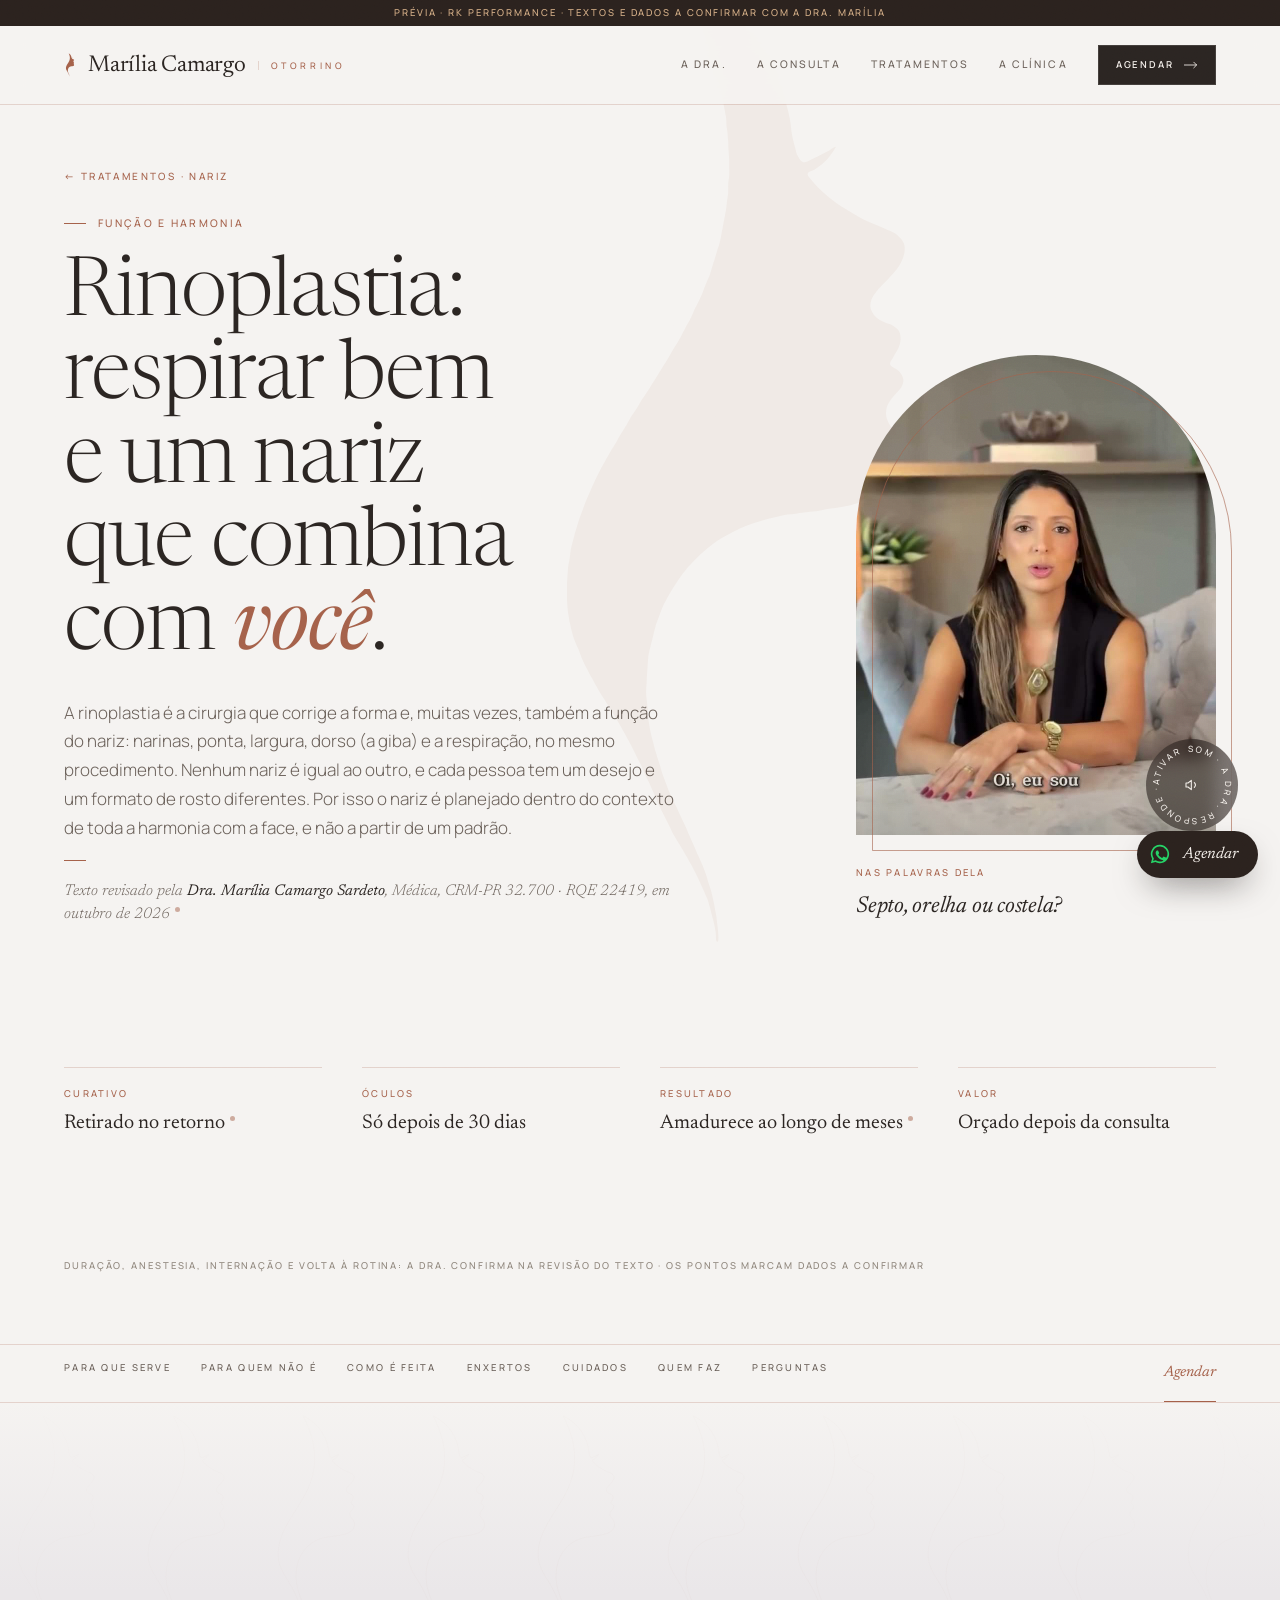
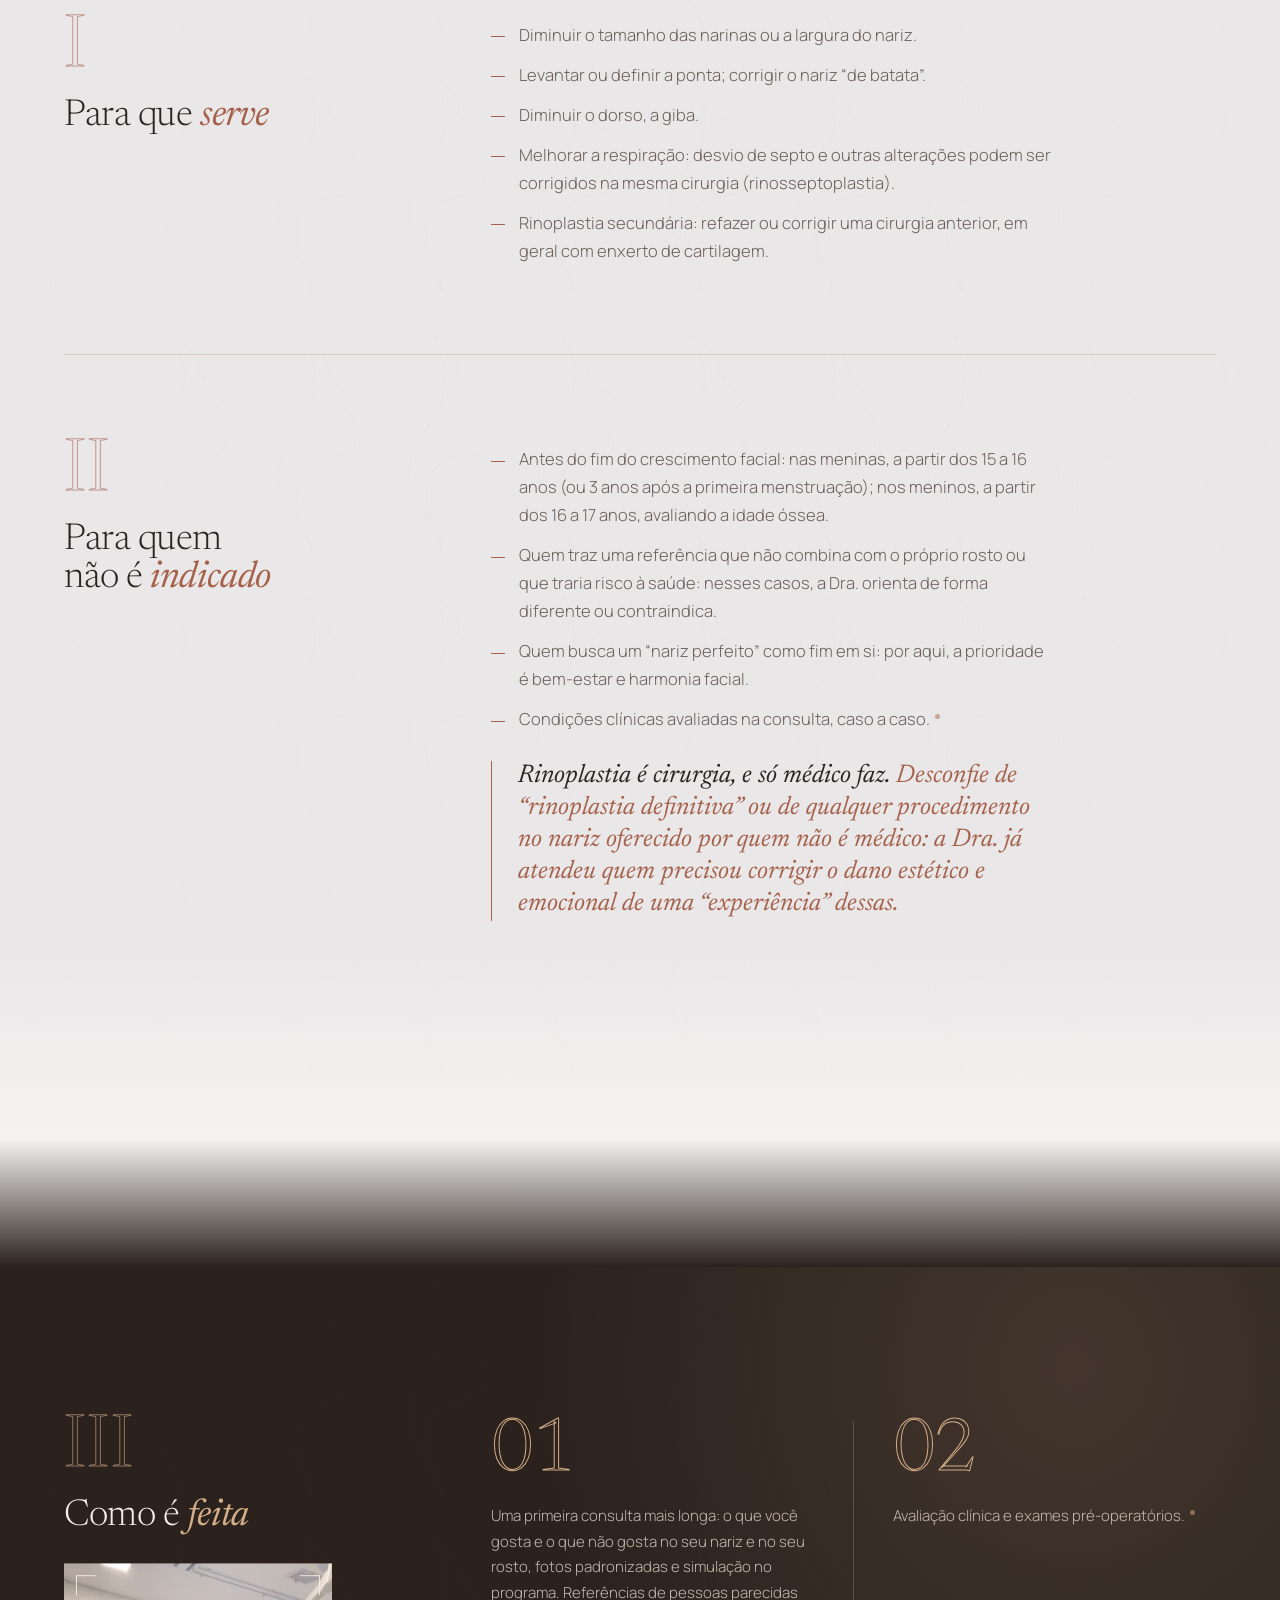
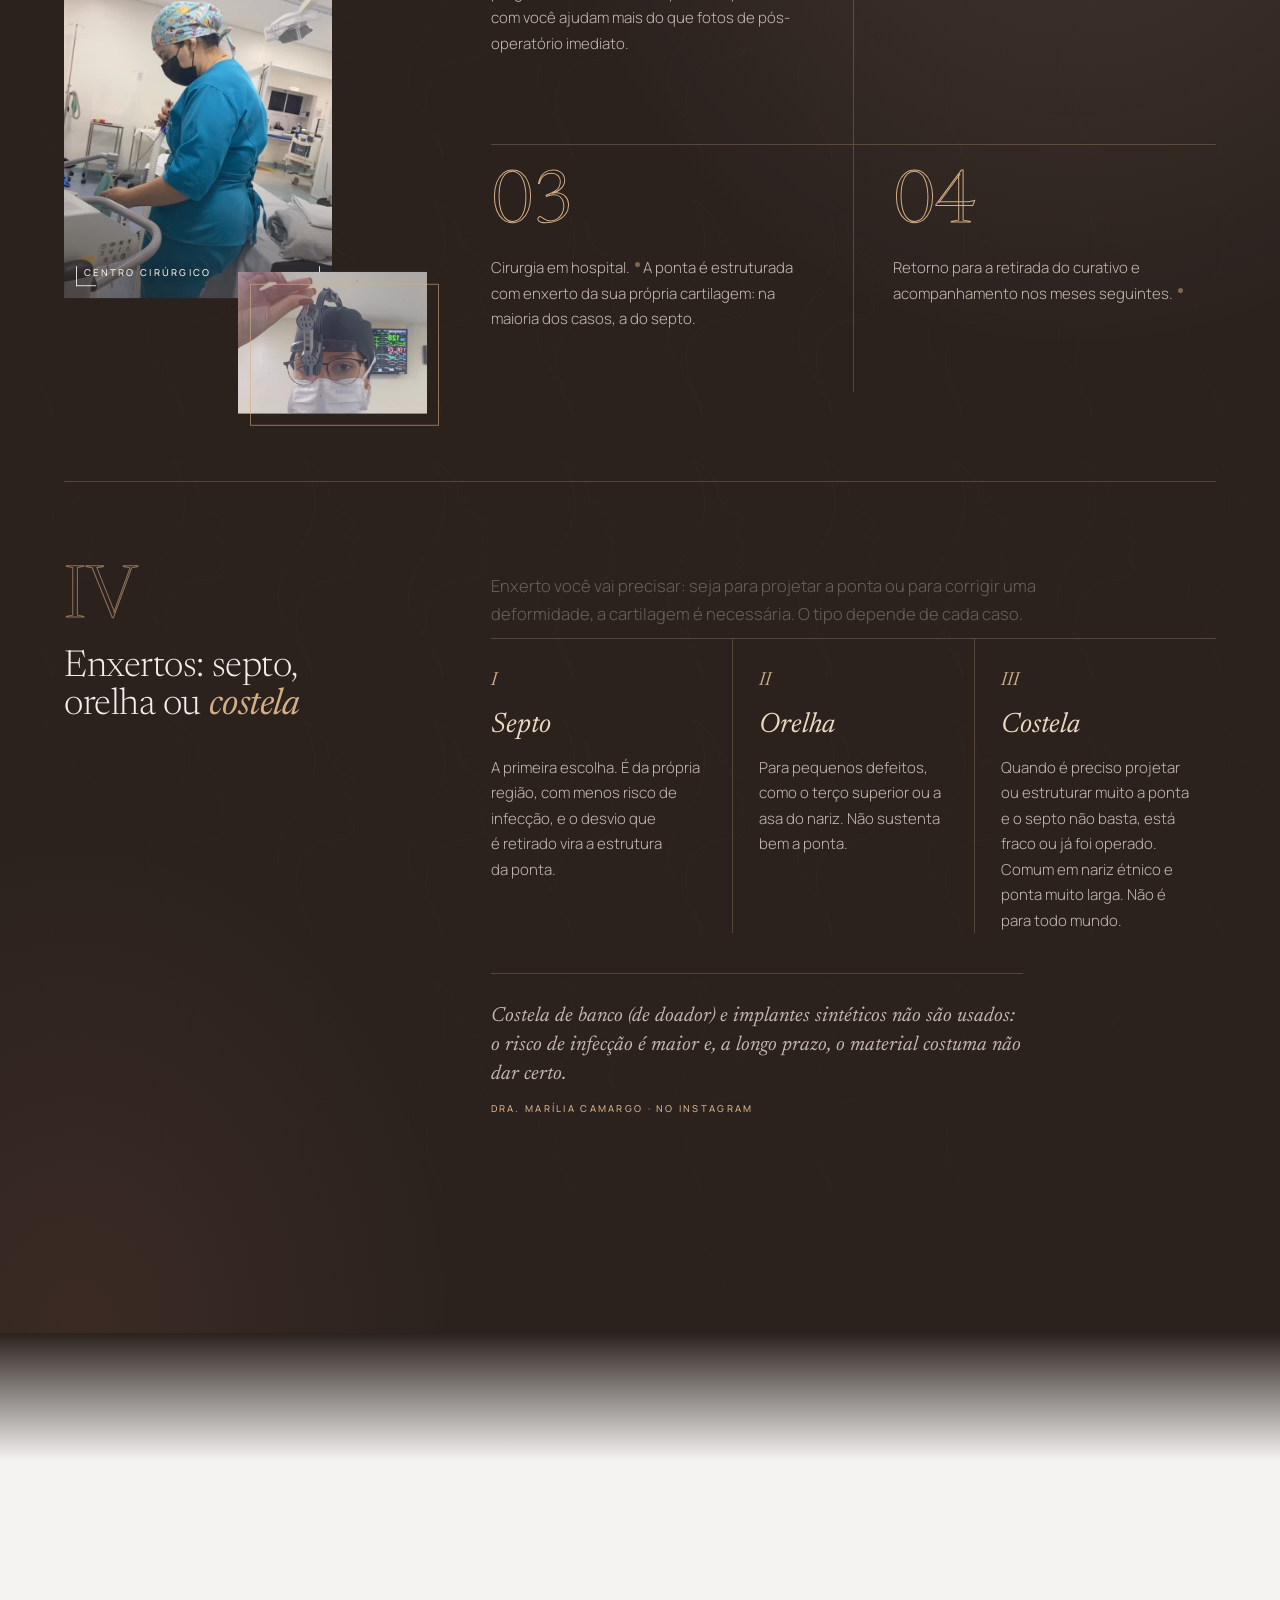
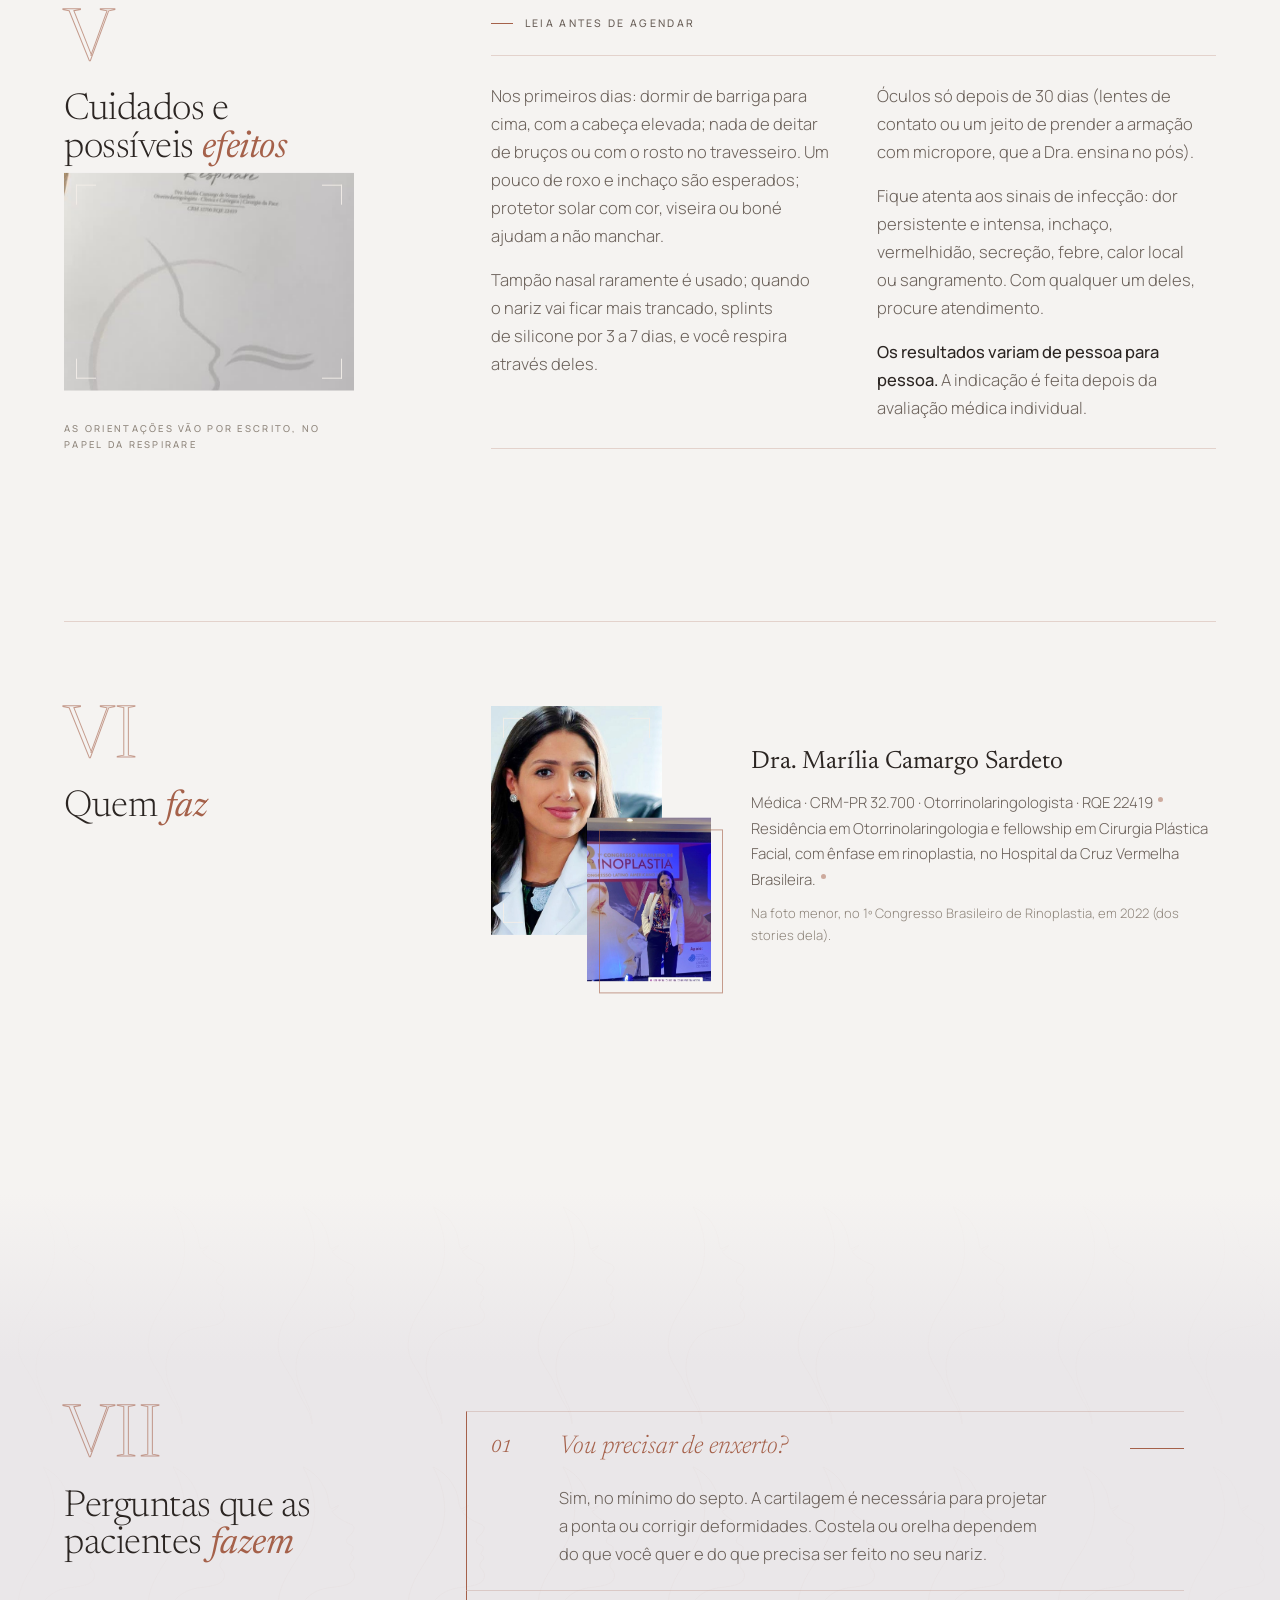
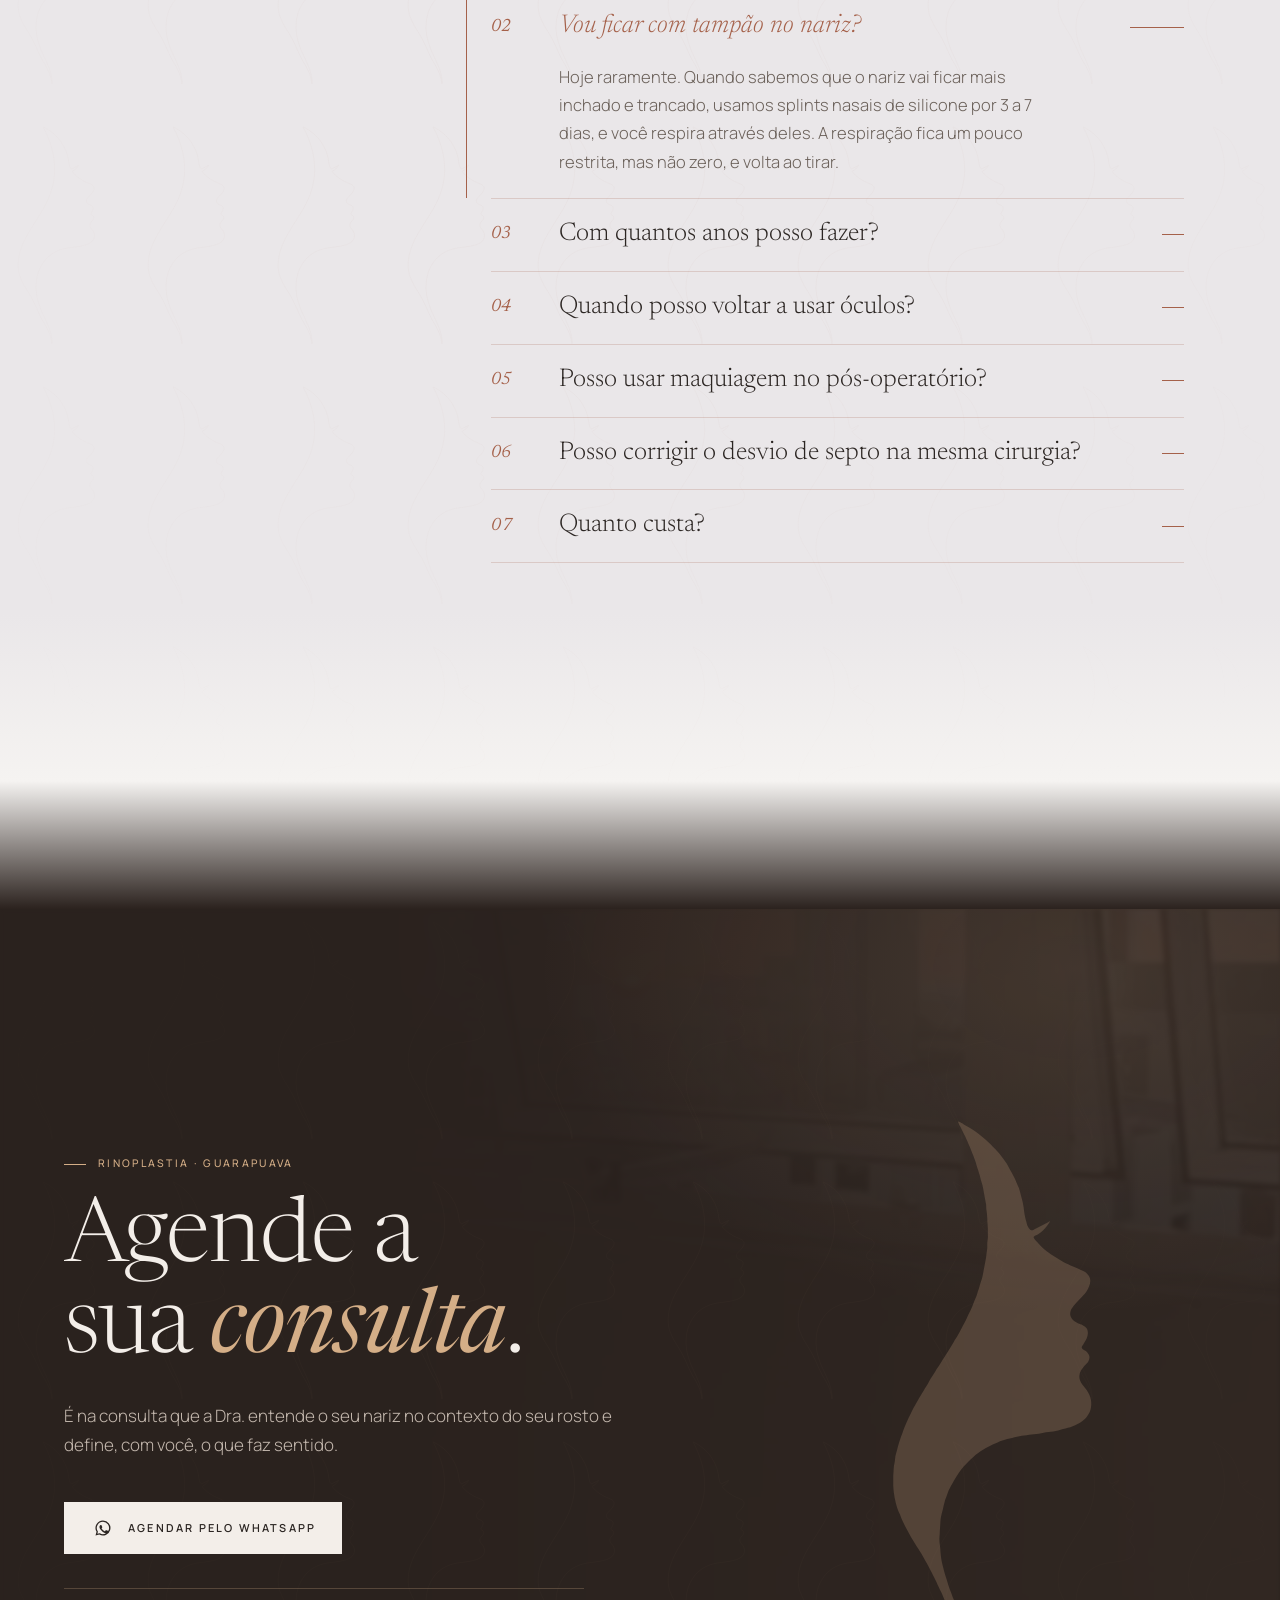
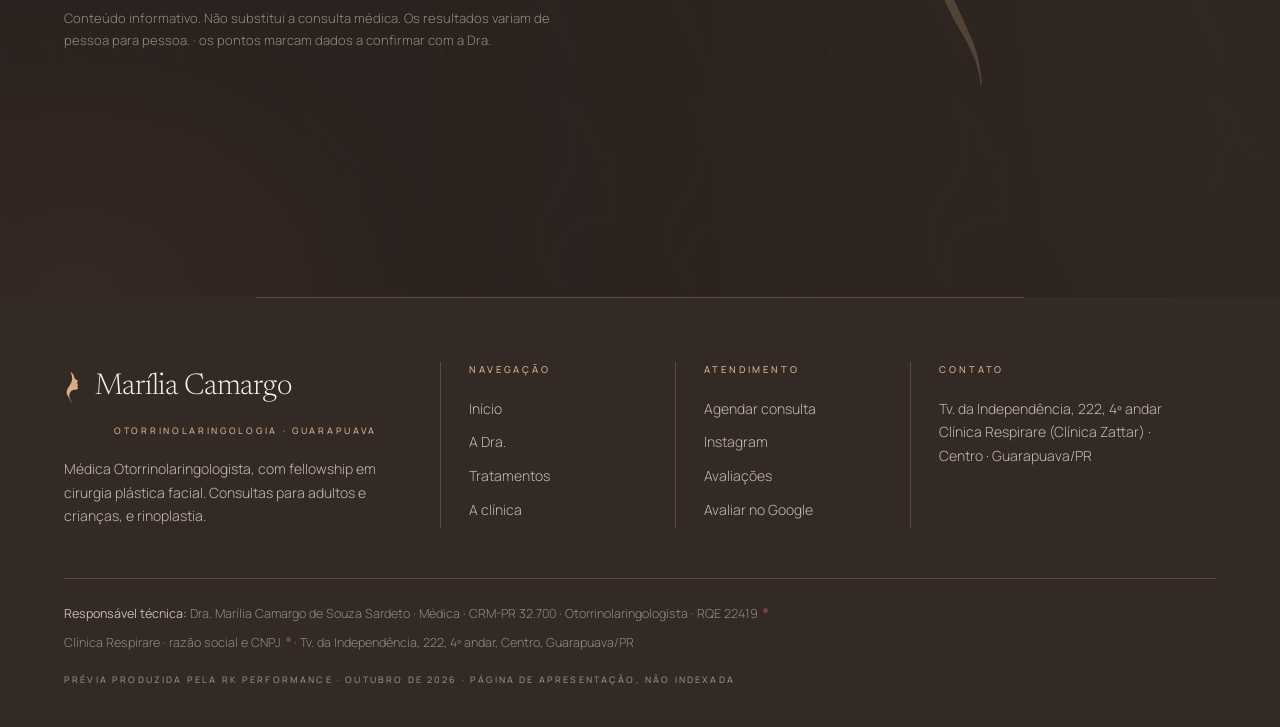
==== commit 8a787390: "Avaliações do Google na prévia: nota, trechos escolhidos e botão para avaliar Seção VI na home com a" ====
--- a/rinoplastia-guarapuava/index.html
+++ b/rinoplastia-guarapuava/index.html
@@ -226,7 +226,7 @@
         <p>Médica Otorrinolaringologista, com fellowship em cirurgia plástica facial. Consultas para adultos e crianças, e rinoplastia.</p>
       </div>
       <div><h4>Navegação</h4><ul><li><a href="../">Início</a></li><li><a href="../#sobre">A Dra.</a></li><li><a href="../#tratamentos">Tratamentos</a></li><li><a href="../#consultorio">A clínica</a></li></ul></div>
-      <div><h4>Atendimento</h4><ul><li><a href="#" data-demo="wa" data-msg="Olá! Vim pelo site — Rinoplastia. Quero agendar uma consulta com a Dra. Marília.">Agendar consulta</a></li><li><a href="https://www.instagram.com/dramariliacamargo_otorrino/" target="_blank" rel="noopener">Instagram</a></li></ul></div>
+      <div><h4>Atendimento</h4><ul><li><a href="#" data-demo="wa" data-msg="Olá! Vim pelo site — Rinoplastia. Quero agendar uma consulta com a Dra. Marília.">Agendar consulta</a></li><li><a href="https://www.instagram.com/dramariliacamargo_otorrino/" target="_blank" rel="noopener">Instagram</a></li><li><a href="../#avaliacoes">Avaliações</a></li><li><a href="https://search.google.com/local/writereview?placeid=ChIJm2TAFR4375QR_OdMRcX5v30" target="_blank" rel="noopener">Avaliar no Google</a></li></ul></div>
       <div><h4>Contato</h4><p>Tv. da Independência, 222, 4º andar<br>Clínica Respirare (Clínica Zattar) · Centro · Guarapuava/PR</p></div>
     </div>
     <div class="legal">
--- a/assets/site.css
+++ b/assets/site.css
@@ -318,6 +318,30 @@
 .numeros dd .est{display:block;font-family:var(--sans);font-size:11px;letter-spacing:.3em;color:var(--cobre);margin-bottom:8px}
 .numeros dt{font-family:var(--sans);font-weight:500;font-size:9.5px;letter-spacing:.24em;text-transform:uppercase;color:var(--ink-2);margin-top:10px}
 .numeros .lk-acao{margin-top:6px}
+
+/* avaliações: nota e pedido à esquerda, trechos escolhidos à direita */
+.avaliacoes .wrap{display:grid;grid-template-columns:5fr 7fr;gap:0 clamp(40px,6vw,110px);align-items:start}
+.av-lado{position:sticky;top:calc(var(--aviso) + var(--topo) + 40px)}
+.av-nota{display:flex;align-items:baseline;gap:20px;margin:6px 0 14px}
+.av-nota .n{font-family:var(--display);font-weight:300;font-size:clamp(88px,9vw,140px);line-height:.85;letter-spacing:-.03em;color:var(--ink)}
+.av-nota .est{color:var(--cobre);letter-spacing:.22em;font-size:15px}
+.av-sub{font-family:var(--sans);font-weight:500;font-size:var(--t-rot);letter-spacing:var(--t-rot-ls);text-transform:uppercase;color:var(--ink-2);margin-bottom:18px;line-height:1.8}
+.avaliar{margin-top:clamp(44px,5vw,64px);padding-top:34px;border-top:1px solid var(--hair)}
+.avaliar .rot{margin-bottom:14px}
+.avaliar h3{font-size:clamp(30px,3vw,44px);margin-bottom:14px}
+.avaliar p{color:var(--ink-2);max-width:28em}
+.avaliar-acoes{display:flex;flex-wrap:wrap;align-items:center;gap:22px 30px;margin-top:28px}
+.qr{display:flex;align-items:center;gap:16px;margin:0}
+.qr img{width:104px;height:104px;padding:10px;background:#fff;box-shadow:0 0 0 1px var(--hair)}
+.qr figcaption{font-family:var(--sans);font-weight:500;font-size:9.5px;letter-spacing:.22em;text-transform:uppercase;color:var(--ink-3);line-height:1.9}
+.depo{list-style:none}
+.depo li{padding:34px 0;border-top:1px solid var(--hair);position:relative}
+.depo li:last-child{border-bottom:1px solid var(--hair)}
+.depo li::before{content:"\201C";position:absolute;right:0;top:12px;font-family:var(--display);font-style:italic;font-size:88px;line-height:1;color:var(--champ);opacity:.45}
+.depo .est{color:var(--cobre);letter-spacing:.22em;font-size:12px}
+.depo blockquote{font-family:var(--display);font-style:italic;font-weight:300;font-size:clamp(21px,1.9vw,27px);line-height:1.35;color:var(--ink);margin:12px 0 16px;max-width:24em}
+.depo .quem{font-family:var(--sans);font-weight:500;font-size:9.5px;letter-spacing:.24em;text-transform:uppercase;color:var(--ink-3)}
+.av-nota-conf{grid-column:2}
 
 /* a clínica: faixa fotográfica em tela cheia com o título no pé */
 .banda{position:relative;min-height:100vh;display:flex;align-items:flex-end;overflow:hidden;isolation:isolate;padding:clamp(60px,8vw,110px) 0 clamp(170px,18vw,240px)}
@@ -524,6 +548,12 @@
   .indice li:nth-last-child(-n+2){border-bottom:0}
   .indice li:last-child{border-bottom:1px solid var(--hair)}
   .indice li{grid-template-columns:36px 1fr;padding:18px 0}
+  .avaliacoes .wrap{grid-template-columns:1fr;gap:34px}
+  .av-lado{position:static}
+  .av-nota .n{font-size:96px}
+  .av-nota-conf{grid-column:1}
+  .depo li{padding:26px 0}
+  .depo li::before{font-size:64px;top:8px}
   .caminho .wrap{grid-template-columns:1fr;gap:40px}
   .fixo{position:static}
   .colagem{max-width:none;padding:0 26% 22% 0}
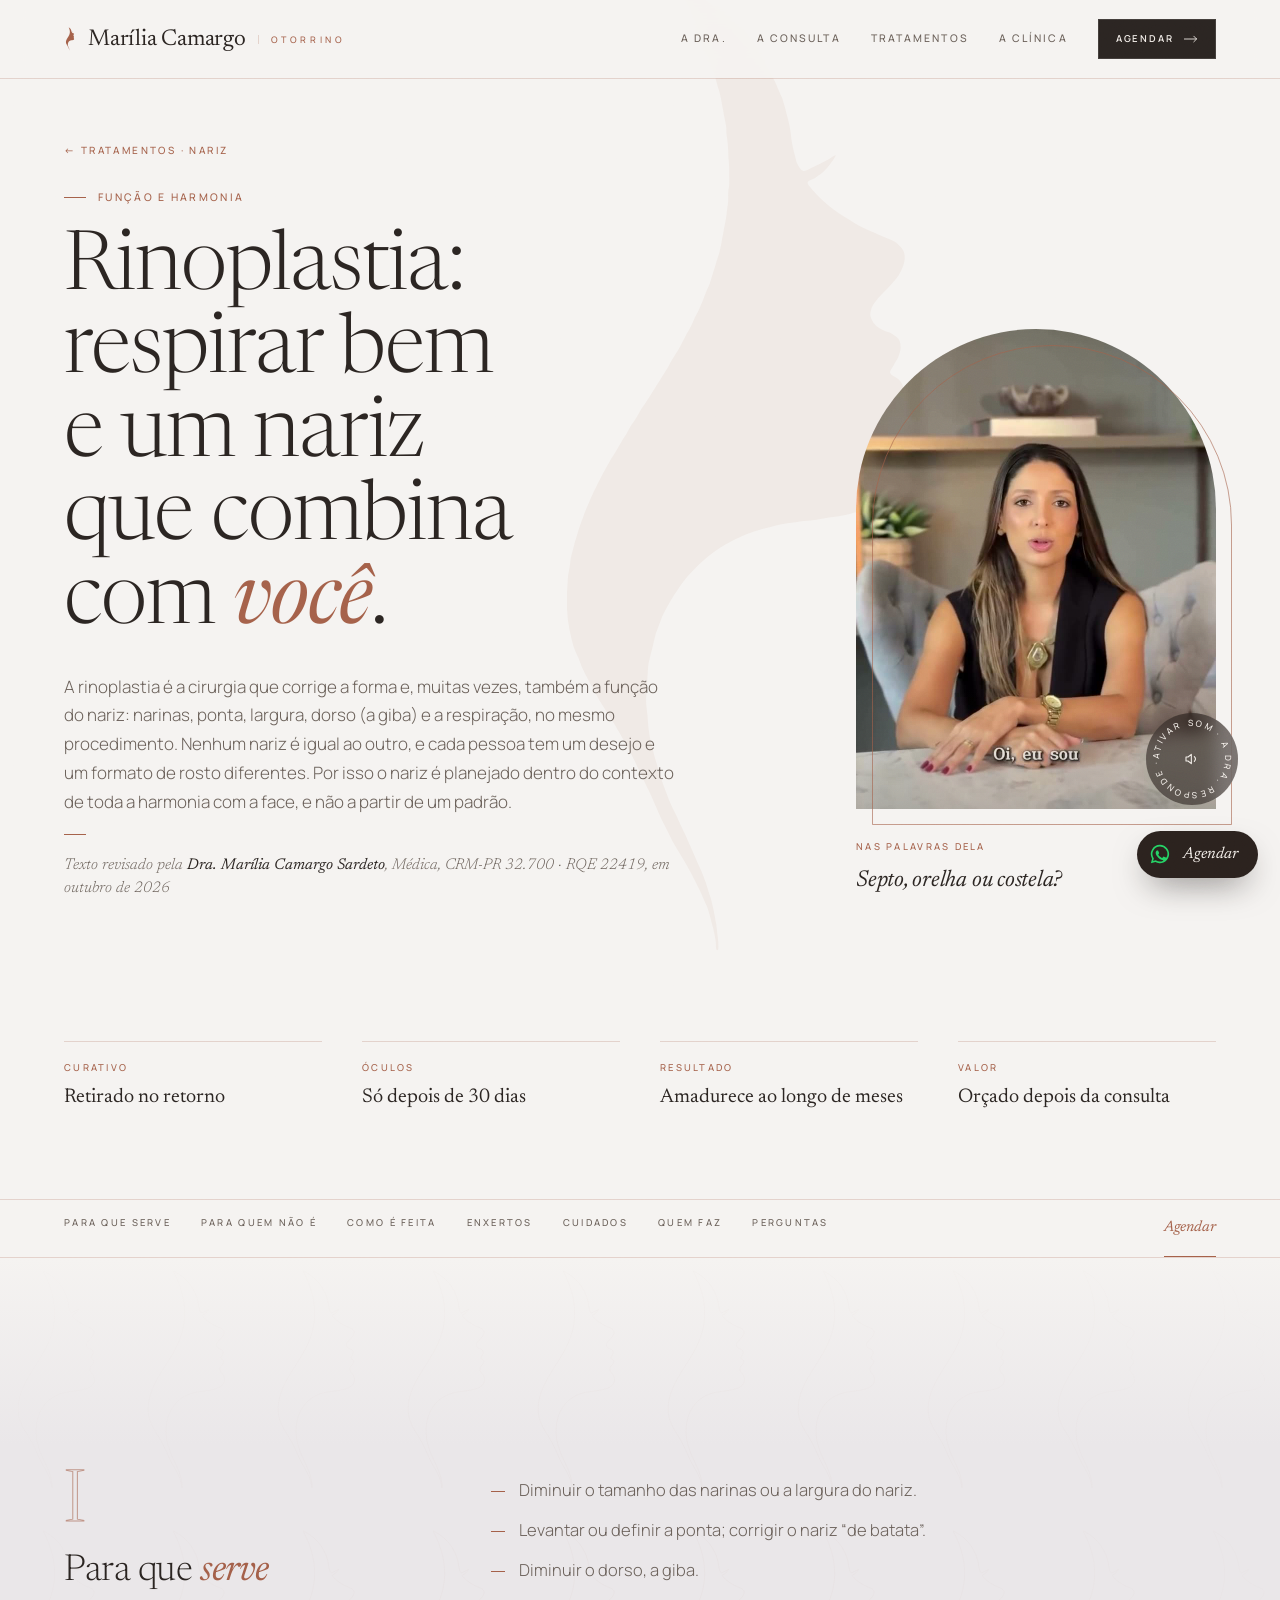
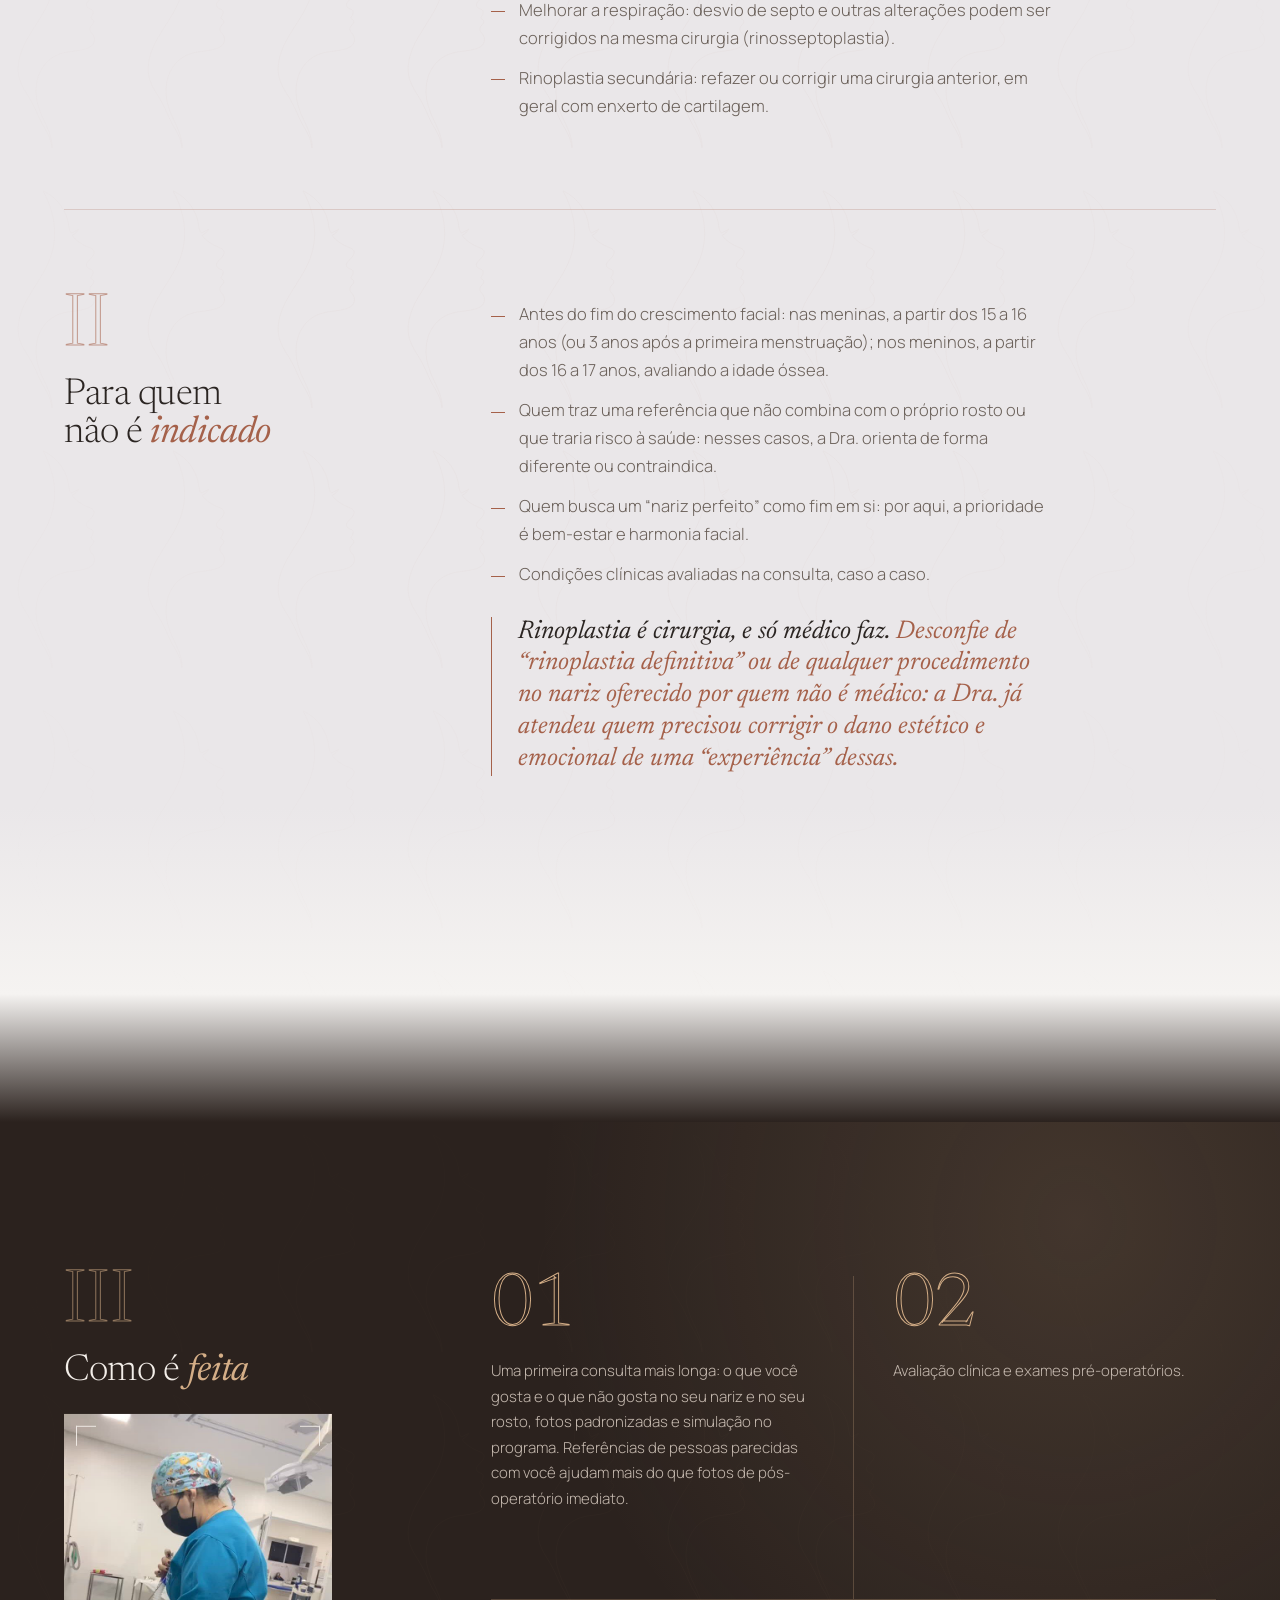
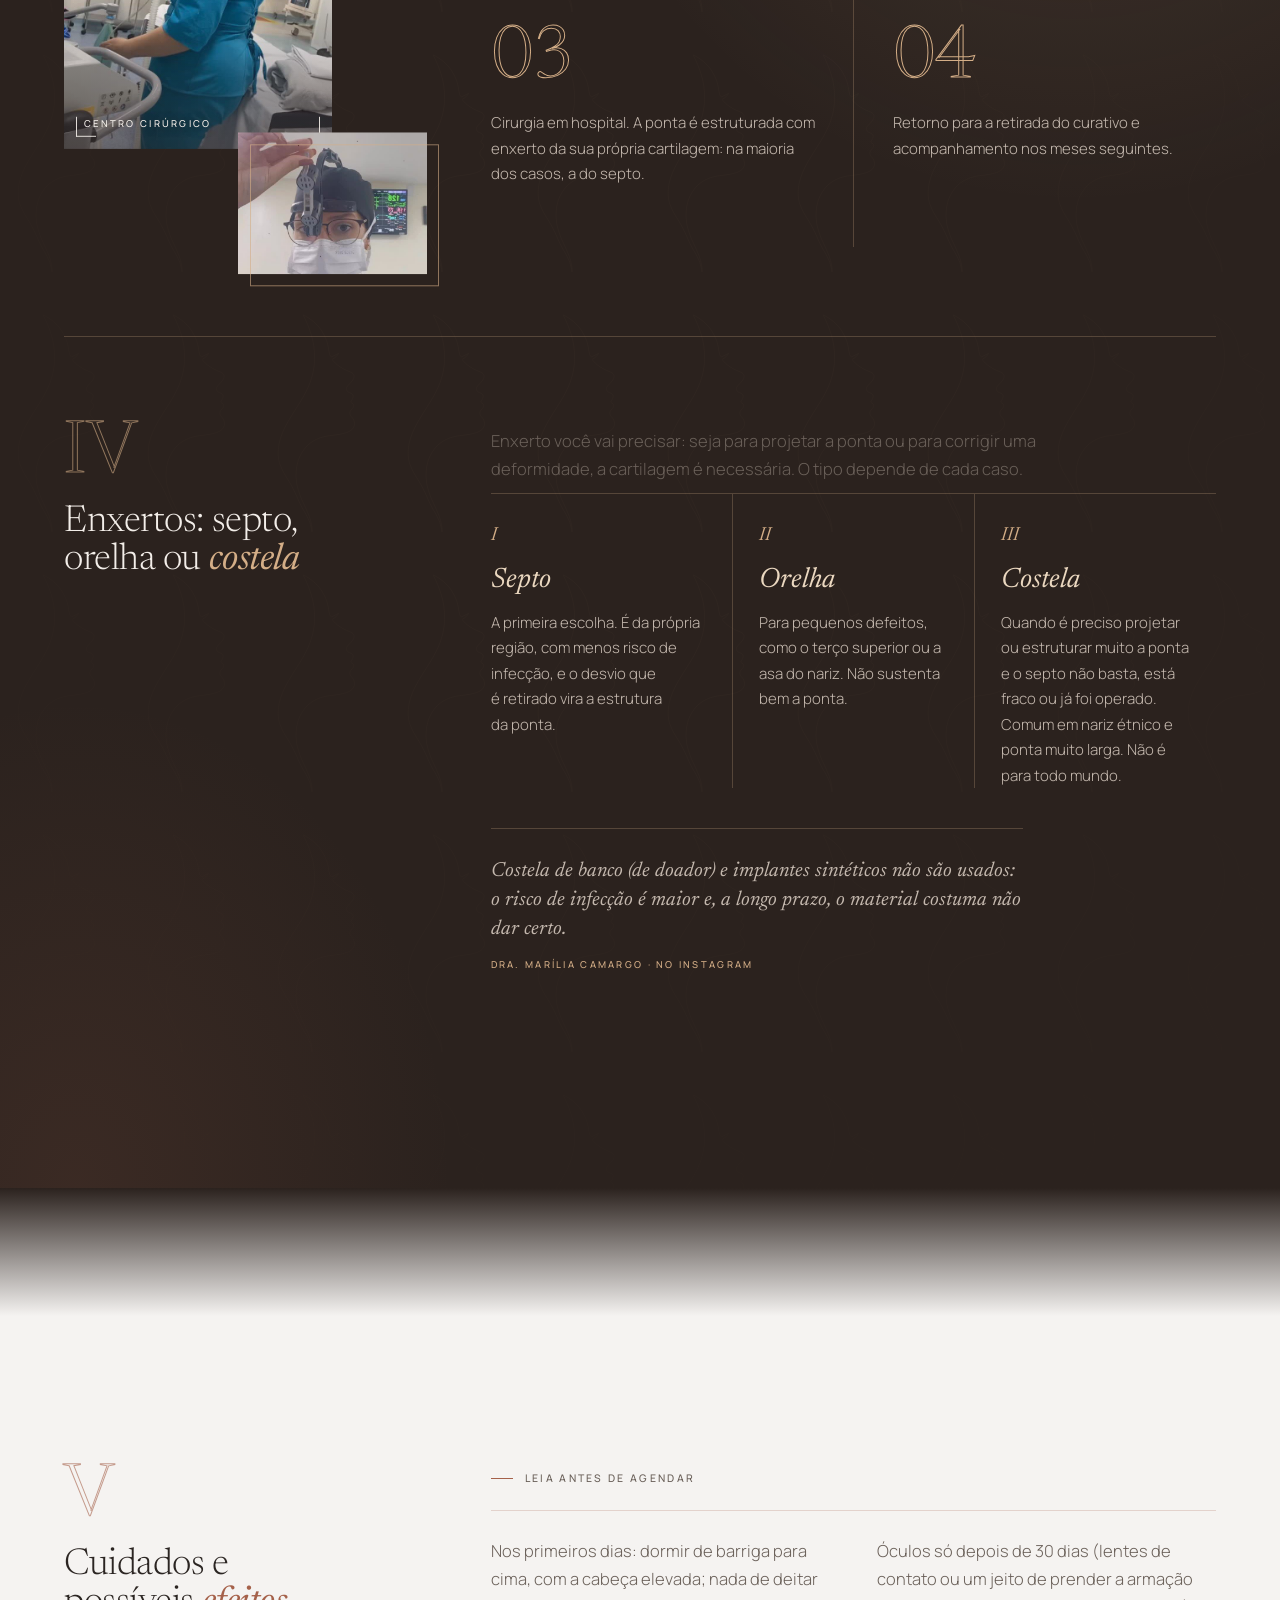
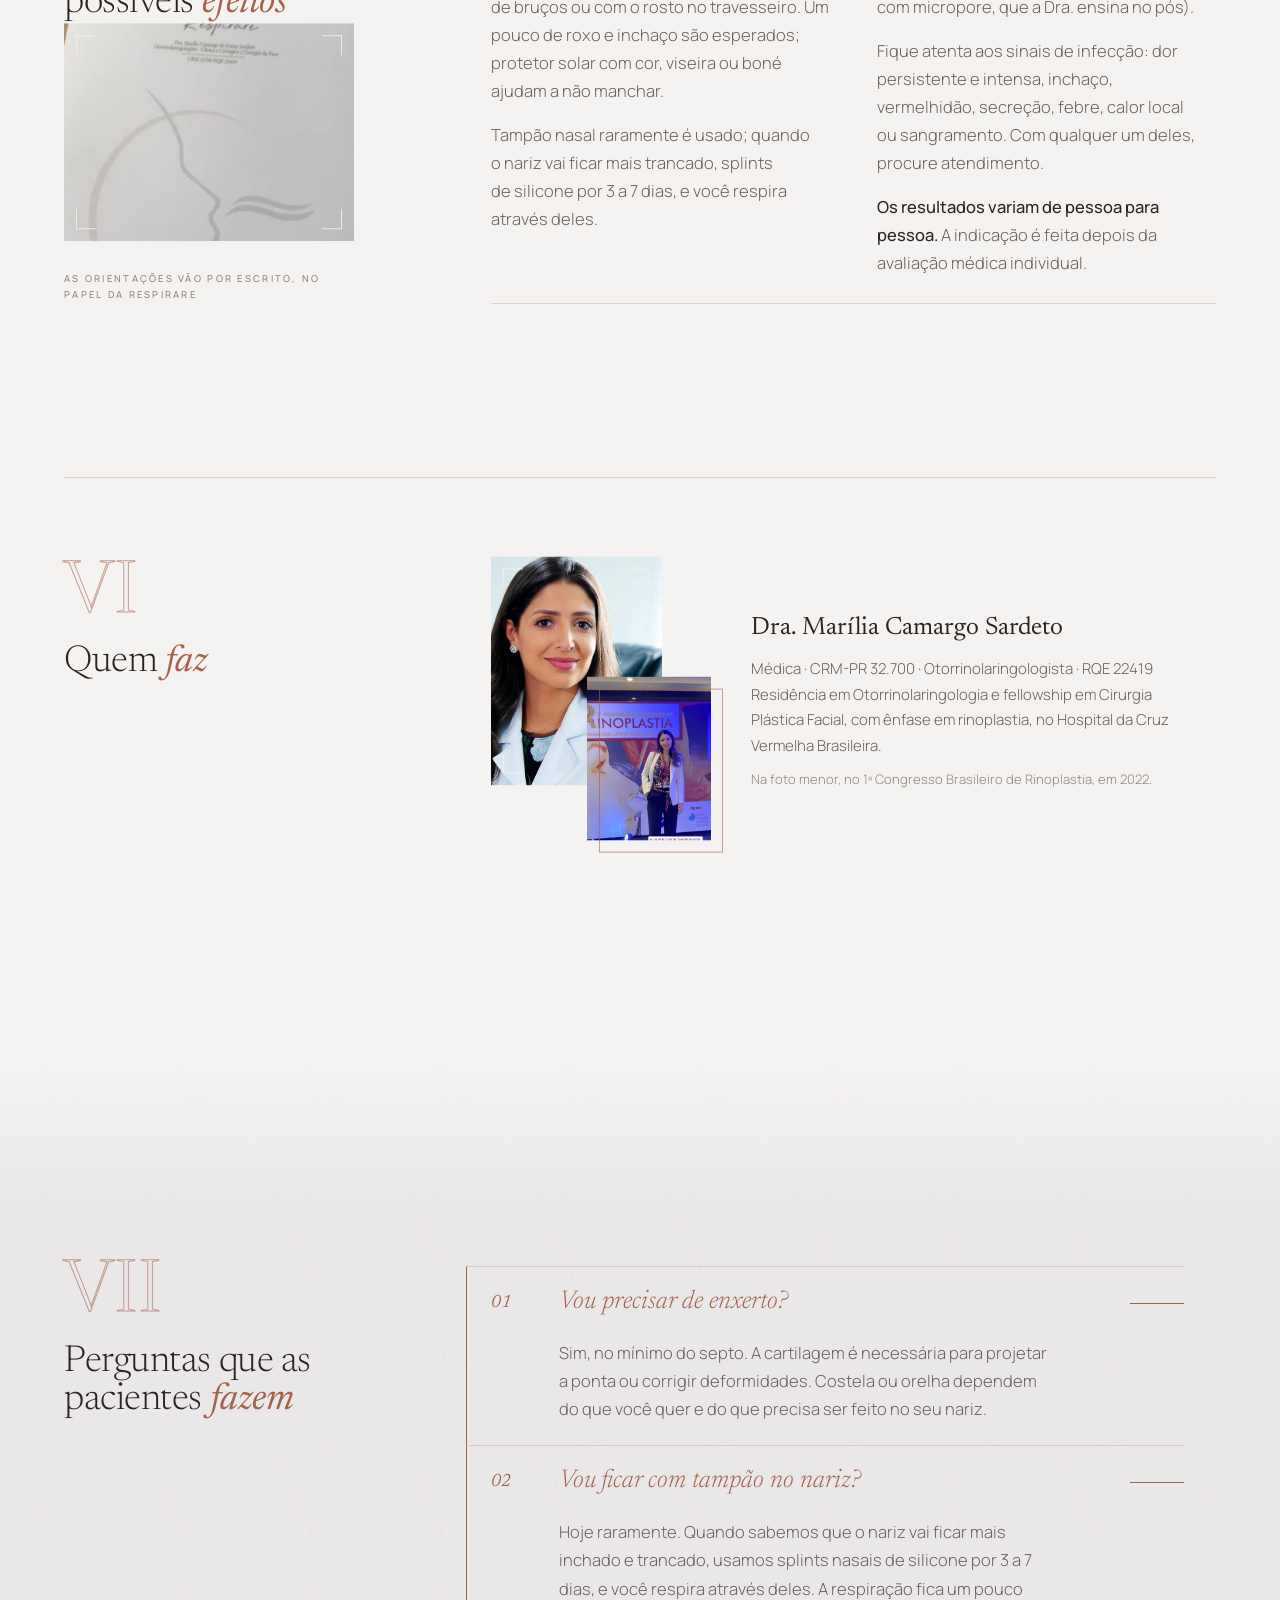
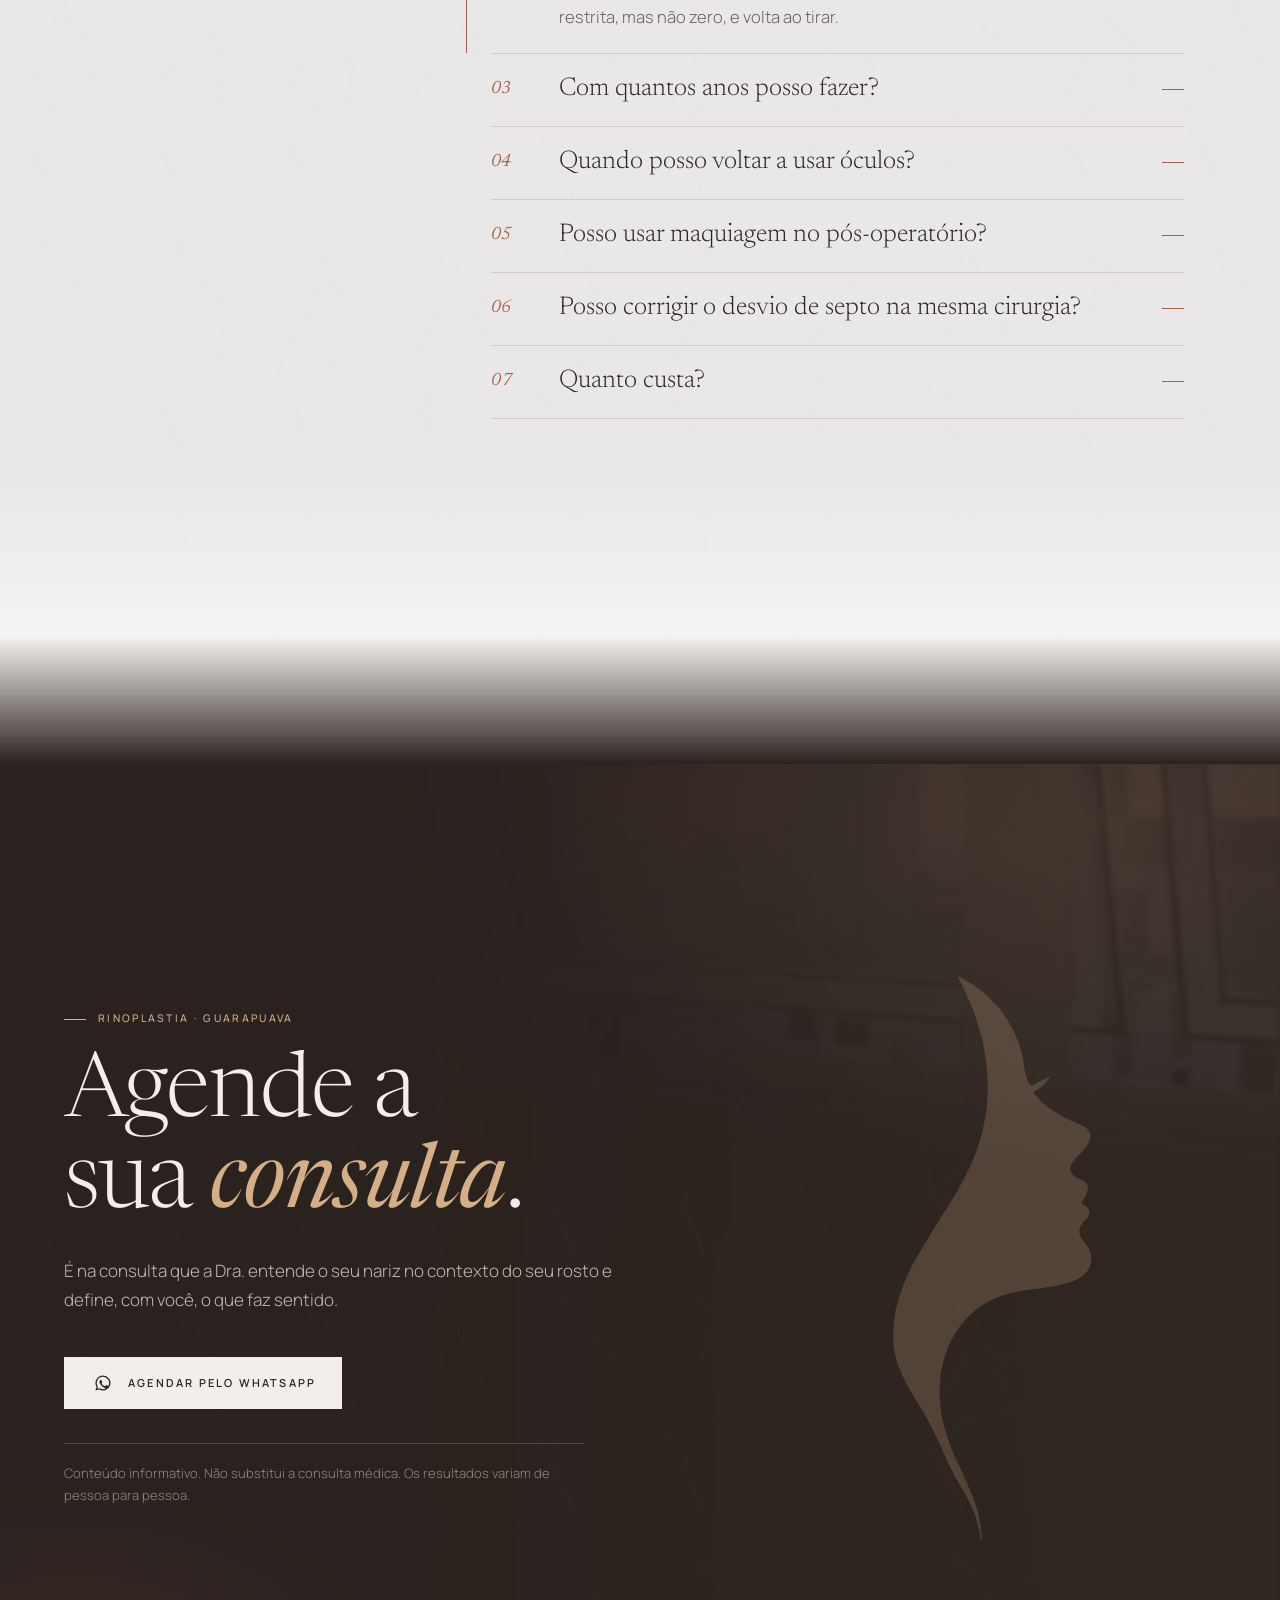
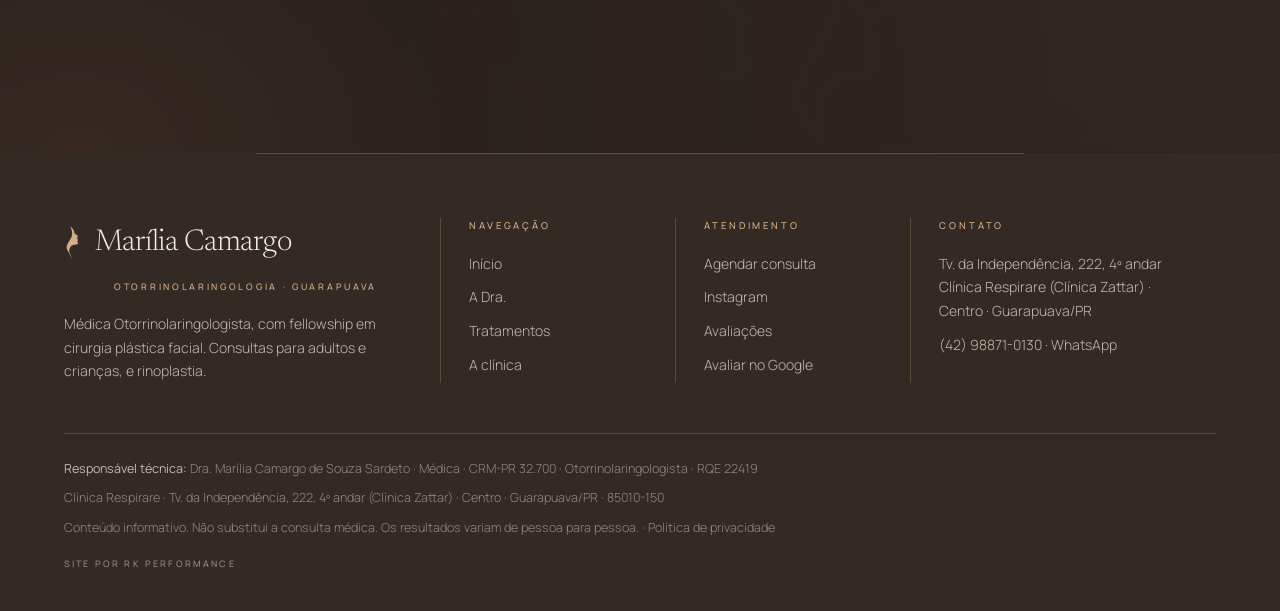
==== commit a6ddb331: "Versão de entrega: WhatsApp e telefone reais, sem aviso de prévia, privacidade e 404 - botões de age" ====
--- a/rinoplastia-guarapuava/index.html
+++ b/rinoplastia-guarapuava/index.html
@@ -12,11 +12,13 @@
 <meta property="og:description" content="Respirar bem e um nariz que combina com você. Função e harmonia na mesma cirurgia, com avaliação médica individual.">
 <meta property="og:image" content="https://joaovitorrk.github.io/marilia-camargo-site/media/og.jpg">
 <meta property="og:locale" content="pt_BR">
+<meta property="og:url" content="https://joaovitorrk.github.io/marilia-camargo-site/rinoplastia-guarapuava/">
 <link rel="icon" href="data:image/svg+xml,<svg xmlns='http://www.w3.org/2000/svg' viewBox='0 0 64 64'><rect width='64' height='64' rx='32' fill='%23F5F3F1'/><g transform='translate%2820.3 6.6%29 scale%280.09%29'><path d='M99.7 30.0 C99.5 30.5 100.9 32.9 101.6 34.3 C102.3 35.7 103.0 37.2 103.7 38.6 C104.5 40.1 105.2 41.5 105.9 42.9 C106.6 44.4 107.1 45.8 107.8 47.2 C108.4 48.7 109.0 50.1 109.7 51.6 C110.3 53.0 111.0 54.4 111.5 55.9 C112.1 57.3 112.6 58.7 113.2 60.2 C113.7 61.6 114.3 63.0 114.8 64.5 C115.3 65.9 115.7 67.4 116.1 68.8 C116.6 70.2 117.0 71.7 117.5 73.1 C117.9 74.5 118.4 76.0 118.8 77.4 C119.2 78.9 119.5 80.3 119.9 81.7 C120.3 83.2 120.9 84.6 121.2 86.0 C121.6 87.5 121.8 88.9 122.1 90.3 C122.3 91.8 122.6 93.2 122.9 94.7 C123.1 96.1 123.4 97.5 123.7 99.0 C123.9 100.4 124.3 101.8 124.5 103.3 C124.7 104.7 124.6 106.1 124.7 107.6 C124.9 109.0 125.2 110.5 125.3 111.9 C125.4 113.3 125.5 114.8 125.6 116.2 C125.6 117.6 125.7 119.1 125.8 120.5 C125.9 122.0 126.0 123.4 126.1 124.8 C126.1 126.3 126.1 127.7 126.1 129.1 C126.1 130.6 126.2 132.0 126.1 133.4 C126.0 134.9 125.6 136.3 125.6 137.8 C125.5 139.2 125.6 140.6 125.6 142.1 C125.5 143.5 125.2 144.9 125.0 146.4 C124.8 147.8 124.7 149.3 124.5 150.7 C124.3 152.1 123.9 153.6 123.7 155.0 C123.4 156.4 123.1 157.9 122.9 159.3 C122.6 160.7 122.3 162.2 122.1 163.6 C121.8 165.1 121.6 166.5 121.2 167.9 C120.9 169.4 120.3 170.8 119.9 172.2 C119.4 173.7 119.0 175.1 118.6 176.6 C118.1 178.0 117.7 179.4 117.2 180.9 C116.8 182.3 116.4 183.7 115.9 185.2 C115.3 186.6 114.6 188.0 114.0 189.5 C113.4 190.9 112.9 192.4 112.4 193.8 C111.8 195.2 111.1 196.7 110.5 198.1 C109.8 199.5 109.0 201.0 108.3 202.4 C107.6 203.9 107.1 205.3 106.4 206.7 C105.7 208.2 104.8 209.6 104.0 211.0 C103.2 212.5 102.6 213.9 101.8 215.3 C101.1 216.8 100.3 218.2 99.4 219.7 C98.6 221.1 97.6 222.5 96.7 224.0 C95.9 225.4 95.2 226.8 94.3 228.3 C93.5 229.7 92.5 231.1 91.6 232.6 C90.7 234.0 89.8 235.5 88.9 236.9 C88.0 238.3 87.1 239.8 86.2 241.2 C85.3 242.6 84.5 244.1 83.5 245.5 C82.6 247.0 81.5 248.4 80.6 249.8 C79.7 251.3 79.0 252.7 78.1 254.1 C77.2 255.6 76.1 257.0 75.2 258.4 C74.3 259.9 73.6 261.3 72.8 262.8 C71.9 264.2 70.9 265.6 70.1 267.1 C69.2 268.5 68.5 269.9 67.6 271.4 C66.8 272.8 65.8 274.3 64.9 275.7 C64.1 277.1 63.3 278.6 62.5 280.0 C61.7 281.4 60.9 282.9 60.1 284.3 C59.3 285.7 58.7 287.2 57.9 288.6 C57.2 290.1 56.5 291.5 55.8 292.9 C55.1 294.4 54.5 295.8 53.9 297.2 C53.3 298.7 52.6 300.1 52.0 301.6 C51.4 303.0 50.9 304.4 50.4 305.9 C49.9 307.3 49.3 308.7 48.8 310.2 C48.3 311.6 47.9 313.0 47.4 314.5 C47.0 315.9 46.5 317.4 46.1 318.8 C45.7 320.2 45.4 321.7 45.0 323.1 C44.6 324.5 44.2 326.0 43.9 327.4 C43.7 328.9 43.6 330.3 43.4 331.7 C43.2 333.2 42.8 334.6 42.6 336.0 C42.4 337.5 42.4 338.9 42.3 340.3 C42.2 341.8 42.1 343.2 42.0 344.7 C42.0 346.1 42.0 347.5 42.0 349.0 C42.0 350.4 42.0 351.8 42.0 353.3 C42.1 354.7 42.2 356.1 42.3 357.6 C42.4 359.0 42.6 360.5 42.9 361.9 C43.1 363.3 43.3 364.8 43.7 366.2 C44.0 367.6 44.3 369.1 44.7 370.5 C45.1 372.0 45.5 373.4 46.1 374.8 C46.6 376.3 47.4 377.7 48.0 379.1 C48.6 380.6 49.0 382.0 49.6 383.4 C50.2 384.9 51.0 386.3 51.7 387.8 C52.5 389.2 53.1 390.6 53.9 392.1 C54.7 393.5 55.5 394.9 56.3 396.4 C57.1 397.8 57.9 399.3 58.7 400.7 C59.6 402.1 60.5 403.6 61.4 405.0 C62.3 406.4 63.2 407.9 64.1 409.3 C65.0 410.7 66.0 412.2 66.8 413.6 C67.7 415.1 68.4 416.5 69.3 417.9 C70.1 419.4 70.9 420.8 71.7 422.2 C72.5 423.7 73.3 425.1 74.1 426.6 C74.9 428.0 75.5 429.4 76.3 430.9 C77.0 432.3 77.7 433.7 78.4 435.2 C79.1 436.6 79.9 438.0 80.6 439.5 C81.2 440.9 81.8 442.4 82.5 443.8 C83.1 445.2 83.9 446.7 84.6 448.1 C85.3 449.5 85.9 451.0 86.5 452.4 C87.1 453.9 87.7 455.3 88.4 456.7 C89.0 458.2 89.6 459.6 90.3 461.0 C90.9 462.5 91.7 463.9 92.4 465.3 C93.1 466.8 93.9 468.2 94.6 469.7 C95.3 471.1 96.0 472.5 96.7 474.0 C97.5 475.4 98.3 476.8 99.2 478.3 C100.0 479.7 101.0 481.1 101.8 482.6 C102.7 484.0 103.5 485.5 104.3 486.9 C105.1 488.3 105.9 489.8 106.7 491.2 C107.5 492.6 108.1 494.1 108.9 495.5 C109.6 497.0 110.3 498.4 111.0 499.8 C111.7 501.3 112.3 502.7 112.9 504.1 C113.5 505.6 114.2 507.0 114.8 508.4 C115.3 509.9 115.7 511.3 116.1 512.8 C116.5 514.2 116.8 515.6 117.2 517.1 C117.6 518.5 118.0 519.9 118.3 521.4 C118.6 522.8 118.9 524.3 119.1 525.7 C119.3 527.1 119.1 529.3 119.4 530.0 C119.6 530.7 120.3 530.7 120.4 530.0 C120.6 529.3 120.5 527.1 120.4 525.7 C120.3 524.3 120.1 522.8 119.9 521.4 C119.7 519.9 119.6 518.5 119.4 517.1 C119.1 515.6 118.8 514.2 118.6 512.8 C118.3 511.3 118.1 509.9 117.7 508.4 C117.4 507.0 117.1 505.6 116.7 504.1 C116.3 502.7 115.8 501.3 115.3 499.8 C114.9 498.4 114.5 497.0 114.0 495.5 C113.5 494.1 112.9 492.6 112.4 491.2 C111.8 489.8 111.1 488.3 110.5 486.9 C109.8 485.5 109.2 484.0 108.6 482.6 C108.0 481.1 107.3 479.7 106.7 478.3 C106.1 476.8 105.4 475.4 104.8 474.0 C104.2 472.5 103.6 471.1 102.9 469.7 C102.3 468.2 101.4 466.8 100.8 465.3 C100.1 463.9 99.6 462.5 98.9 461.0 C98.2 459.6 97.4 458.2 96.7 456.7 C96.1 455.3 95.4 453.9 94.8 452.4 C94.3 451.0 93.8 449.5 93.2 448.1 C92.7 446.7 92.1 445.2 91.6 443.8 C91.1 442.4 90.7 440.9 90.3 439.5 C89.8 438.0 89.4 436.6 88.9 435.2 C88.5 433.7 88.0 432.3 87.6 430.9 C87.2 429.4 86.9 428.0 86.5 426.6 C86.1 425.1 85.7 423.7 85.4 422.2 C85.1 420.8 84.8 419.4 84.6 417.9 C84.4 416.5 84.2 415.1 84.1 413.6 C83.9 412.2 83.9 410.7 83.8 409.3 C83.7 407.9 83.4 406.4 83.3 405.0 C83.1 403.6 83.0 402.1 83.0 400.7 C83.0 399.3 83.2 397.8 83.3 396.4 C83.3 394.9 83.4 393.5 83.5 392.1 C83.6 390.6 83.7 389.2 83.8 387.8 C83.9 386.3 83.9 384.9 84.1 383.4 C84.2 382.0 84.6 380.6 84.9 379.1 C85.2 377.7 85.6 376.3 86.0 374.8 C86.3 373.4 86.7 372.0 87.0 370.5 C87.4 369.1 87.7 367.6 88.1 366.2 C88.6 364.8 89.2 363.3 89.7 361.9 C90.3 360.5 90.7 359.0 91.3 357.6 C92.0 356.1 92.7 354.7 93.5 353.3 C94.3 351.8 95.1 350.4 95.9 349.0 C96.8 347.5 97.7 346.1 98.6 344.7 C99.6 343.2 100.5 341.7 101.6 340.3 C102.6 339.0 103.6 337.7 104.8 336.3 C106.0 334.9 107.5 333.4 108.9 332.0 C110.2 330.6 111.7 329.2 113.2 328.0 C114.6 326.7 116.0 325.5 117.5 324.5 C118.9 323.4 120.3 322.4 121.8 321.5 C123.2 320.6 124.7 319.8 126.1 319.1 C127.5 318.3 129.0 317.6 130.4 316.9 C131.8 316.2 133.3 315.6 134.7 315.0 C136.2 314.4 137.6 313.9 139.0 313.4 C140.5 312.9 141.9 312.5 143.3 312.1 C144.8 311.7 146.2 311.3 147.6 311.0 C149.1 310.6 150.5 310.2 152.0 309.9 C153.4 309.6 154.8 309.3 156.3 309.1 C157.7 308.9 159.1 308.7 160.6 308.6 C162.0 308.4 163.5 308.2 164.9 308.0 C166.3 307.8 167.8 307.7 169.2 307.5 C170.6 307.3 172.1 307.2 173.5 306.9 C174.9 306.7 176.4 306.4 177.8 306.1 C179.3 305.9 180.7 305.8 182.1 305.6 C183.6 305.4 185.0 305.1 186.4 304.8 C187.9 304.5 189.3 304.1 190.7 303.7 C192.2 303.3 193.6 303.0 195.1 302.6 C196.5 302.3 197.9 302.0 199.4 301.6 C200.8 301.1 202.2 300.3 203.7 299.7 C205.1 299.0 206.6 298.4 208.0 297.5 C209.4 296.6 211.0 295.5 212.3 294.3 C213.6 293.0 214.7 291.4 215.5 290.0 C216.4 288.5 217.0 287.1 217.4 285.7 C217.8 284.2 217.9 282.8 218.0 281.3 C218.0 279.9 218.0 278.5 217.7 277.0 C217.4 275.6 217.0 274.2 216.3 272.7 C215.7 271.3 214.9 269.9 213.9 268.4 C212.9 267.0 211.4 265.5 210.4 264.1 C209.4 262.7 208.5 261.2 208.0 259.8 C207.5 258.4 207.3 256.9 207.5 255.5 C207.6 254.0 208.0 252.6 208.8 251.2 C209.6 249.7 210.9 248.3 212.0 246.9 C213.2 245.5 214.8 244.2 215.5 242.8 C216.3 241.4 216.6 239.9 216.3 238.5 C216.1 237.1 215.0 235.7 213.9 234.5 C212.8 233.3 210.0 232.5 209.6 231.2 C209.2 230.0 210.8 228.4 211.5 226.9 C212.2 225.5 213.3 224.1 213.9 222.6 C214.5 221.2 214.9 219.7 215.0 218.3 C215.0 216.9 214.9 215.3 214.2 214.0 C213.4 212.7 211.8 211.6 210.4 210.8 C209.1 210.0 207.5 209.9 206.1 209.1 C204.7 208.4 202.9 207.4 201.8 206.2 C200.7 205.0 199.7 203.3 199.4 201.9 C199.1 200.4 199.4 199.0 199.9 197.6 C200.4 196.1 201.5 194.7 202.6 193.3 C203.7 191.8 205.3 190.3 206.6 188.9 C207.9 187.6 209.2 186.3 210.4 184.9 C211.6 183.5 213.0 182.0 213.9 180.6 C214.9 179.2 215.5 177.7 216.1 176.3 C216.6 174.8 217.1 173.4 217.1 172.0 C217.2 170.5 217.1 169.1 216.3 167.7 C215.6 166.3 213.9 164.7 212.6 163.6 C211.2 162.6 209.7 162.1 208.3 161.5 C206.8 160.8 205.4 160.2 203.9 159.6 C202.5 159.0 201.1 158.3 199.6 157.7 C198.2 157.1 196.8 156.5 195.3 155.8 C193.9 155.1 192.5 154.2 191.0 153.4 C189.6 152.5 188.1 151.6 186.7 150.7 C185.3 149.8 183.8 149.0 182.4 148.0 C181.0 147.0 179.5 145.9 178.1 144.8 C176.7 143.6 175.2 142.3 173.8 141.0 C172.4 139.6 170.9 138.1 169.7 136.7 C168.6 135.2 166.6 133.5 166.8 132.4 C167.0 131.2 169.4 130.9 170.8 129.9 C172.2 129.0 173.8 127.9 175.1 126.7 C176.4 125.5 177.6 124.1 178.6 122.7 C179.7 121.3 181.5 118.7 181.3 118.4 C181.1 118.0 178.9 119.8 177.5 120.5 C176.2 121.2 174.7 122.0 173.2 122.7 C171.8 123.4 170.4 124.2 168.9 124.8 C167.5 125.5 165.8 126.7 164.6 126.4 C163.4 126.2 162.4 124.5 161.7 123.2 C160.9 122.0 160.7 120.3 160.3 118.9 C159.9 117.5 159.5 116.0 159.2 114.6 C158.9 113.2 158.6 111.7 158.4 110.3 C158.2 108.8 158.1 107.4 157.9 106.0 C157.7 104.5 157.4 103.1 157.1 101.7 C156.8 100.2 156.4 98.8 156.0 97.3 C155.6 95.9 155.3 94.5 154.9 93.0 C154.5 91.6 154.1 90.2 153.6 88.7 C153.0 87.3 152.3 85.9 151.7 84.4 C151.1 83.0 150.5 81.5 149.8 80.1 C149.1 78.7 148.4 77.2 147.6 75.8 C146.9 74.4 146.0 72.9 145.2 71.5 C144.4 70.1 143.7 68.6 142.8 67.2 C141.9 65.7 140.9 64.3 139.8 62.9 C138.8 61.4 137.8 60.0 136.6 58.6 C135.4 57.1 133.9 55.7 132.6 54.2 C131.2 52.8 129.9 51.3 128.5 49.9 C127.1 48.5 125.6 47.2 124.2 45.9 C122.8 44.6 121.3 43.5 119.9 42.4 C118.5 41.3 117.0 40.2 115.6 39.2 C114.2 38.1 112.7 37.1 111.3 36.2 C109.8 35.3 108.4 34.6 107.0 33.8 C105.5 32.9 103.9 31.7 102.7 31.1 C101.4 30.4 99.9 29.5 99.7 30.0 Z' fill='%2336362F' fill-rule='evenodd'/></g></svg>">
 <link rel="preconnect" href="https://fonts.googleapis.com">
 <link rel="preconnect" href="https://fonts.gstatic.com" crossorigin>
 <link href="https://fonts.googleapis.com/css2?family=Newsreader:ital,opsz,wght@0,6..72,300;0,6..72,400;1,6..72,300;1,6..72,400&family=Manrope:wght@300;400;500;600&display=swap" rel="stylesheet">
 <link rel="stylesheet" href="../assets/site.css">
+<script type="application/ld+json">{"@context":"https://schema.org","@type":"MedicalWebPage","name":"Rinoplastia em Guarapuava","url":"https://joaovitorrk.github.io/marilia-camargo-site/rinoplastia-guarapuava/","inLanguage":"pt-BR","about":{"@type":"MedicalProcedure","name":"Rinoplastia","alternateName":"Rinosseptoplastia","procedureType":"Surgical","bodyLocation":"Nariz"},"audience":{"@type":"MedicalAudience","audienceType":"Patient"},"author":{"@id":"https://joaovitorrk.github.io/marilia-camargo-site/#medica"},"publisher":{"@type":"Physician","@id":"https://joaovitorrk.github.io/marilia-camargo-site/#medica","name":"Dra. Marília Camargo Sardeto","telephone":"+55-42-98871-0130","address":{"@type":"PostalAddress","streetAddress":"Tv. da Independência, 222, 4º andar (Clínica Zattar)","addressLocality":"Guarapuava","addressRegion":"PR","postalCode":"85010-150","addressCountry":"BR"},"url":"https://joaovitorrk.github.io/marilia-camargo-site/"}}</script>
 </head>
 <body class="pagina">
 <div class="grao" aria-hidden="true"></div>
@@ -25,7 +27,6 @@
 <symbol id="zap" viewBox="0 0 24 24"><path fill="currentColor" d="M12 2a10 10 0 0 0-8.6 15.1L2 22l5-1.3A10 10 0 1 0 12 2zm0 1.8a8.2 8.2 0 1 1-4.2 15.3l-.3-.2-3 .8.8-2.9-.2-.3A8.2 8.2 0 0 1 12 3.8zm-3 4.3c-.2 0-.5 0-.7.3-.3.3-1 1-1 2.4s1 2.8 1.2 3c.1.2 2 3.2 5 4.4 2.4 1 2.9.8 3.4.7.5 0 1.7-.7 1.9-1.4.2-.7.2-1.2.2-1.4-.1-.1-.3-.2-.6-.3l-2-.9c-.3-.1-.5-.2-.7.1l-1 1.2c-.2.2-.3.2-.6.1-.3-.2-1.2-.5-2.3-1.5-.9-.8-1.5-1.7-1.6-2-.2-.3 0-.5.1-.6l.4-.5.3-.5c.1-.2 0-.4 0-.5l-.9-2.1c-.2-.6-.5-.5-.7-.5z"/></symbol>
 <symbol id="seta" viewBox="0 0 20 10"><path d="M0 5h18M14 1l4 4-4 4" fill="none" stroke="currentColor" stroke-width="1.2" stroke-linecap="round" stroke-linejoin="round"/></symbol></svg>
 
-<div class="aviso"><span class="longo">Prévia · RK Performance · textos e dados a confirmar com a Dra. Marília</span><span class="curto">Prévia · RK Performance · a confirmar</span></div>
 
 <header class="topo solido" id="topo">
   <a class="marca" href="../" aria-label="Dra. Marília Camargo, início"><svg class="mono" viewBox="0 0 260 560" aria-hidden="true"><use href="#perfil"/></svg><span class="n">Marília Camargo</span><span class="i">Otorrino</span></a>
@@ -34,7 +35,7 @@
     <a class="lk" href="../#consulta">A consulta</a>
     <a class="lk" href="../#tratamentos">Tratamentos</a>
     <a class="lk" href="../#consultorio">A clínica</a>
-    <a class="btn pq" href="#" data-demo="wa" data-msg="Olá! Vim pelo site — Rinoplastia. Quero agendar uma consulta com a Dra. Marília.">Agendar<svg class="seta" aria-hidden="true"><use href="#seta"/></svg></a>
+    <a class="btn pq" href="https://wa.me/5542988710130?text=Ol%C3%A1%21%20Vim%20pelo%20site%2C%20pela%20p%C3%A1gina%20de%20rinoplastia%2C%20e%20quero%20agendar%20uma%20consulta%20com%20a%20Dra.%20Mar%C3%ADlia." target="_blank" rel="noopener">Agendar<svg class="seta" aria-hidden="true"><use href="#seta"/></svg></a>
   </nav>
 </header>
 
@@ -47,7 +48,7 @@
       <p class="rot">Função e harmonia</p>
       <h1>Rinoplastia: respirar bem e um nariz que combina com <em>você</em>.</h1>
       <p class="lede">A rinoplastia é a cirurgia que corrige a forma e, muitas vezes, também a função do nariz: narinas, ponta, largura, dorso (a giba) e a respiração, no mesmo procedimento. Nenhum nariz é igual ao outro, e cada pessoa tem um desejo e um formato de rosto diferentes. Por isso o nariz é planejado dentro do contexto de toda a harmonia com a face, e não a partir de um padrão.</p>
-      <p class="revisado"><span class="fio"></span><span>Texto revisado pela <b>Dra. Marília Camargo Sardeto</b>, Médica, CRM-PR 32.700 · RQE 22419, em <time datetime="2026-10">outubro de 2026</time><sup class="conf" title="Revisão a fazer"></sup></span></p>
+      <p class="revisado"><span class="fio"></span><span>Texto revisado pela <b>Dra. Marília Camargo Sardeto</b>, Médica, CRM-PR 32.700 · RQE 22419, em <time datetime="2026-10">outubro de 2026</time></span></p>
     </div>
     <div class="vid">
       <div class="img"><video preload="none" poster="../media/responde-rino-poster.jpg" muted playsinline loop width="720" height="960" aria-label="Dra. Marília explicando os tipos de enxerto da rinoplastia: septo, orelha e costela"><source src="../media/responde-rino.mp4" type="video/mp4"></video></div>
@@ -59,12 +60,11 @@
       </button>
     </div>
     <dl class="ficha" aria-label="Ficha rápida">
-      <div><dt>Curativo</dt><dd>Retirado no retorno<sup class="conf" title="Prazo a confirmar"></sup></dd></div>
+      <div><dt>Curativo</dt><dd>Retirado no retorno</dd></div>
       <div><dt>Óculos</dt><dd>Só depois de 30 dias</dd></div>
-      <div><dt>Resultado</dt><dd>Amadurece ao longo de meses<sup class="conf" title="A confirmar"></sup></dd></div>
+      <div><dt>Resultado</dt><dd>Amadurece ao longo de meses</dd></div>
       <div><dt>Valor</dt><dd>Orçado depois da consulta</dd></div>
     </dl>
-    <p class="nota-conf">Duração, anestesia, internação e volta à rotina: a Dra. confirma na revisão do texto · os pontos marcam dados a confirmar</p>
   </div>
 </section>
 
@@ -102,7 +102,7 @@
           <li>Antes do fim do crescimento facial: nas meninas, a partir dos 15 a 16 anos (ou 3 anos após a primeira menstruação); nos meninos, a partir dos 16 a 17 anos, avaliando a idade óssea.</li>
           <li>Quem traz uma referência que não combina com o próprio rosto ou que traria risco à saúde: nesses casos, a Dra. orienta de forma diferente ou contraindica.</li>
           <li>Quem busca um “nariz perfeito” como fim em si: por aqui, a prioridade é bem-estar e harmonia facial.</li>
-          <li>Condições clínicas avaliadas na consulta, caso a caso.<sup class="conf" title="A confirmar"></sup></li>
+          <li>Condições clínicas avaliadas na consulta, caso a caso.</li>
         </ul>
         <blockquote class="cita p"><b>Rinoplastia é cirurgia, e só médico faz.</b> Desconfie de “rinoplastia definitiva” ou de qualquer procedimento no nariz oferecido por quem não é médico: a Dra. já atendeu quem precisou corrigir o dano estético e emocional de uma “experiência” dessas.</blockquote>
       </div>
@@ -123,9 +123,9 @@
       </div>
       <ol class="passos-col rv d1">
         <li><span class="n">01</span><p>Uma primeira consulta mais longa: o que você gosta e o que não gosta no seu nariz e no seu rosto, fotos padronizadas e simulação no programa. Referências de pessoas parecidas com você ajudam mais do que fotos de pós-operatório imediato.</p></li>
-        <li><span class="n">02</span><p>Avaliação clínica e exames pré-operatórios.<sup class="conf" title="A confirmar"></sup></p></li>
-        <li><span class="n">03</span><p>Cirurgia em hospital.<sup class="conf" title="Hospital, anestesia e duração a confirmar"></sup> A ponta é estruturada com enxerto da sua própria cartilagem: na maioria dos casos, a do septo.</p></li>
-        <li><span class="n">04</span><p>Retorno para a retirada do curativo e acompanhamento nos meses seguintes.<sup class="conf" title="Prazos a confirmar"></sup></p></li>
+        <li><span class="n">02</span><p>Avaliação clínica e exames pré-operatórios.</p></li>
+        <li><span class="n">03</span><p>Cirurgia em hospital. A ponta é estruturada com enxerto da sua própria cartilagem: na maioria dos casos, a do septo.</p></li>
+        <li><span class="n">04</span><p>Retorno para a retirada do curativo e acompanhamento nos meses seguintes.</p></li>
       </ol>
     </div>
     <div class="bloco" id="enxertos">
@@ -173,9 +173,9 @@
         </div>
         <div>
           <b>Dra. Marília Camargo Sardeto</b>
-          <p>Médica · CRM-PR 32.700 · Otorrinolaringologista · RQE 22419<sup class="conf" title="A confirmar"></sup></p>
-          <p>Residência em Otorrinolaringologia e fellowship em Cirurgia Plástica Facial, com ênfase em rinoplastia, no Hospital da Cruz Vermelha Brasileira.<sup class="conf" title="A confirmar"></sup></p>
-          <p style="margin-top:10px;font-size:13px;color:var(--ink-3)">Na foto menor, no 1º Congresso Brasileiro de Rinoplastia, em 2022 (dos stories dela).</p>
+          <p>Médica · CRM-PR 32.700 · Otorrinolaringologista · RQE 22419</p>
+          <p>Residência em Otorrinolaringologia e fellowship em Cirurgia Plástica Facial, com ênfase em rinoplastia, no Hospital da Cruz Vermelha Brasileira.</p>
+          <p style="margin-top:10px;font-size:13px;color:var(--ink-3)">Na foto menor, no 1º Congresso Brasileiro de Rinoplastia, em 2022.</p>
         </div>
       </div>
     </div>
@@ -193,7 +193,7 @@
         <details><summary>Quando posso voltar a usar óculos?</summary><div class="corpo"><div><p>Depois de 30 dias, para garantir uma boa cicatrização e não machucar o dorso. Se você não pode usar lentes, a Dra. ensina no pós um jeito de prender a armação com micropore.</p></div></div></details>
         <details><summary>Posso usar maquiagem no pós-operatório?</summary><div class="corpo"><div><p>Pode, mesmo com um pouco de roxo. A pele pode ficar mais oleosa. Protetor solar com cor e proteção do sol por alguns dias ajudam a não manchar.</p></div></div></details>
         <details><summary>Posso corrigir o desvio de septo na mesma cirurgia?</summary><div class="corpo"><div><p>Sim. É a rinosseptoplastia: a cartilagem do septo que é retirada vira a estrutura da ponta, e a respiração é tratada junto com a forma.</p></div></div></details>
-        <details><summary>Quanto custa?</summary><div class="corpo"><div><p>O valor depende do que precisa ser feito e é orçado depois da consulta. O valor da consulta é informado no agendamento.<sup class="conf" title="A confirmar"></sup></p></div></div></details>
+        <details><summary>Quanto custa?</summary><div class="corpo"><div><p>O valor depende do que precisa ser feito e é orçado depois da consulta. O valor da consulta é informado no agendamento.</p></div></div></details>
       </div>
     </div>
   </div>
@@ -209,9 +209,9 @@
       <h2 class="rv tit">Agende a sua <em>consulta</em>.</h2>
       <p class="lede rv d1">É na consulta que a Dra. entende o seu nariz no contexto do seu rosto e define, com você, o que faz sentido.</p>
       <div class="acoes rv d2">
-        <a class="btn ouro" href="#" data-demo="wa" data-msg="Olá! Vim pelo site — Rinoplastia. Quero agendar uma consulta com a Dra. Marília."><svg viewBox="0 0 24 24" width="18" height="18" aria-hidden="true"><use href="#zap"/></svg>Agendar pelo WhatsApp</a>
-      </div>
-      <p class="aviso-info rv d3" style="border-top-color:var(--hair-dark);color:var(--papel-3)">Conteúdo informativo. Não substitui a consulta médica. Os resultados variam de pessoa para pessoa. · os pontos marcam dados a confirmar com a Dra.</p>
+        <a class="btn ouro" href="https://wa.me/5542988710130?text=Ol%C3%A1%21%20Vim%20pelo%20site%2C%20pela%20p%C3%A1gina%20de%20rinoplastia%2C%20e%20quero%20agendar%20uma%20consulta%20com%20a%20Dra.%20Mar%C3%ADlia." target="_blank" rel="noopener"><svg viewBox="0 0 24 24" width="18" height="18" aria-hidden="true"><use href="#zap"/></svg>Agendar pelo WhatsApp</a>
+      </div>
+      <p class="aviso-info rv d3" style="border-top-color:var(--hair-dark);color:var(--papel-3)">Conteúdo informativo. Não substitui a consulta médica. Os resultados variam de pessoa para pessoa.</p>
     </div>
     <svg class="perfil-grande desenha-rv" viewBox="0 0 260 560" preserveAspectRatio="xMidYMid meet" aria-hidden="true"><use href="#perfil"/></svg>
   </div>
@@ -226,36 +226,25 @@
         <p>Médica Otorrinolaringologista, com fellowship em cirurgia plástica facial. Consultas para adultos e crianças, e rinoplastia.</p>
       </div>
       <div><h4>Navegação</h4><ul><li><a href="../">Início</a></li><li><a href="../#sobre">A Dra.</a></li><li><a href="../#tratamentos">Tratamentos</a></li><li><a href="../#consultorio">A clínica</a></li></ul></div>
-      <div><h4>Atendimento</h4><ul><li><a href="#" data-demo="wa" data-msg="Olá! Vim pelo site — Rinoplastia. Quero agendar uma consulta com a Dra. Marília.">Agendar consulta</a></li><li><a href="https://www.instagram.com/dramariliacamargo_otorrino/" target="_blank" rel="noopener">Instagram</a></li><li><a href="../#avaliacoes">Avaliações</a></li><li><a href="https://search.google.com/local/writereview?placeid=ChIJm2TAFR4375QR_OdMRcX5v30" target="_blank" rel="noopener">Avaliar no Google</a></li></ul></div>
-      <div><h4>Contato</h4><p>Tv. da Independência, 222, 4º andar<br>Clínica Respirare (Clínica Zattar) · Centro · Guarapuava/PR</p></div>
+      <div><h4>Atendimento</h4><ul><li><a href="https://wa.me/5542988710130?text=Ol%C3%A1%21%20Vim%20pelo%20site%2C%20pela%20p%C3%A1gina%20de%20rinoplastia%2C%20e%20quero%20agendar%20uma%20consulta%20com%20a%20Dra.%20Mar%C3%ADlia." target="_blank" rel="noopener">Agendar consulta</a></li><li><a href="https://www.instagram.com/dramariliacamargo_otorrino/" target="_blank" rel="noopener">Instagram</a></li><li><a href="../#avaliacoes">Avaliações</a></li><li><a href="https://search.google.com/local/writereview?placeid=ChIJm2TAFR4375QR_OdMRcX5v30" target="_blank" rel="noopener">Avaliar no Google</a></li></ul></div>
+      <div><h4>Contato</h4><p>Tv. da Independência, 222, 4º andar<br>Clínica Respirare (Clínica Zattar) · Centro · Guarapuava/PR</p><p style="margin-top:10px"><a href="https://wa.me/5542988710130?text=Ol%C3%A1%21%20Vim%20pelo%20site%2C%20pela%20p%C3%A1gina%20de%20rinoplastia%2C%20e%20quero%20agendar%20uma%20consulta%20com%20a%20Dra.%20Mar%C3%ADlia." target="_blank" rel="noopener">(42) 98871-0130 · WhatsApp</a></p></div>
     </div>
     <div class="legal">
-      <p><b>Responsável técnica:</b> Dra. Marília Camargo de Souza Sardeto · Médica · CRM-PR 32.700 · Otorrinolaringologista · RQE 22419<sup class="conf"></sup></p>
-      <p>Clínica Respirare · razão social e CNPJ<sup class="conf"></sup> · Tv. da Independência, 222, 4º andar, Centro, Guarapuava/PR</p>
-    </div>
-    <p class="rk">Prévia produzida pela RK Performance · outubro de 2026 · página de apresentação, não indexada</p>
+      <p><b>Responsável técnica:</b> Dra. Marília Camargo de Souza Sardeto · Médica · CRM-PR 32.700 · Otorrinolaringologista · RQE 22419</p>
+      <p>Clínica Respirare · Tv. da Independência, 222, 4º andar (Clínica Zattar) · Centro · Guarapuava/PR · 85010-150</p>
+      <p>Conteúdo informativo. Não substitui a consulta médica. Os resultados variam de pessoa para pessoa. · <a href="../privacidade/">Política de privacidade</a></p>
+    </div>
+    <p class="rk">Site por <a href="https://rkperformance.com.br" target="_blank" rel="noopener">RK Performance</a></p>
   </div>
 </footer>
 
-<a class="flut" href="#" data-demo="wa" data-msg="Olá! Vim pelo site — Rinoplastia. Quero agendar uma consulta com a Dra. Marília." aria-label="Agendar pelo WhatsApp"><svg aria-hidden="true"><use href="#zap"/></svg>Agendar</a>
+<a class="flut" href="https://wa.me/5542988710130?text=Ol%C3%A1%21%20Vim%20pelo%20site%2C%20pela%20p%C3%A1gina%20de%20rinoplastia%2C%20e%20quero%20agendar%20uma%20consulta%20com%20a%20Dra.%20Mar%C3%ADlia." target="_blank" rel="noopener" aria-label="Agendar pelo WhatsApp"><svg aria-hidden="true"><use href="#zap"/></svg>Agendar</a>
 <nav class="barra-cel" aria-label="Ações rápidas">
-  <a href="#" data-demo="wa" data-msg="Olá! Vim pelo site — Rinoplastia. Quero agendar uma consulta com a Dra. Marília."><svg aria-hidden="true"><use href="#zap"/></svg>Agendar</a>
-  <button type="button" data-demo="tel">Ligar</button>
+  <a href="https://wa.me/5542988710130?text=Ol%C3%A1%21%20Vim%20pelo%20site%2C%20pela%20p%C3%A1gina%20de%20rinoplastia%2C%20e%20quero%20agendar%20uma%20consulta%20com%20a%20Dra.%20Mar%C3%ADlia." target="_blank" rel="noopener"><svg aria-hidden="true"><use href="#zap"/></svg>Agendar</a>
+  <a href="tel:+5542988710130">Ligar</a>
   <a href="https://www.google.com/maps/dir/?api=1&destination=Tv.+da+Independ%C3%AAncia,+222+-+Centro,+Guarapuava+-+PR" target="_blank" rel="noopener">Como chegar</a>
 </nav>
 
-<dialog class="demo" id="demo" aria-labelledby="demo-tit">
-  <div class="in">
-    <p class="rot">Prévia de apresentação</p>
-    <h3 id="demo-tit">Agendar pelo WhatsApp</h3>
-    <p id="demo-txt">No site final, este botão abre o WhatsApp da clínica com a mensagem já escrita:</p>
-    <blockquote id="demo-msg">Olá! Vim pelo site — Rinoplastia. Quero agendar uma consulta com a Dra. Marília.</blockquote>
-    <div class="acoes">
-      <a class="btn" href="https://wa.me/5542999246208?text=Vi%20a%20pr%C3%A9via%20do%20site%20da%20Dra.%20Mar%C3%ADlia%20Camargo" target="_blank" rel="noopener">Falar com a RK</a>
-      <button class="btn linha" type="button" data-fecha>Fechar</button>
-    </div>
-  </div>
-</dialog>
 
 <script src="../assets/site.js"></script>
 </body>
--- a/assets/site.css
+++ b/assets/site.css
@@ -1,4 +1,4 @@
-/* Dra. Marília Camargo · Otorrinolaringologia e rinoplastia · prévia RK Performance · v2 (08/10/2026)
+/* Dra. Marília Camargo · Otorrinolaringologia e rinoplastia · RK Performance · v3, versão de entrega (19/10/2026)
    Sistema visual claro da prévia da Dra. Luara Cabral, com a paleta medida nas fotos dela e da Clínica Respirare
    (névoa clara e lilás-cinza das artes, madeira, mármore, latão e a terracota dos posts).
    v2: acabamento de luxo pedido pelo João: faixas de degradê entre seções, letreiro, selo giratório, marca d'água do perfil,
@@ -18,7 +18,7 @@
   --t-rot:10.5px; --t-rot-ls:.22em;
   --t-h3:clamp(23px,2vw,29px); --t-h2:clamp(40px,4.8vw,74px); --t-h1:clamp(58px,7.2vw,108px);
   --t-num:clamp(64px,7vw,112px); --t-cita:clamp(25px,2.5vw,36px);
-  --pad:clamp(22px,5vw,80px); --max:1280px; --topo:78px; --aviso:26px;
+  --pad:clamp(22px,5vw,80px); --max:1280px; --topo:78px; --aviso:0px;
   --suave:cubic-bezier(.2,.7,.2,1);
 }
 *{box-sizing:border-box;margin:0;padding:0}
@@ -45,8 +45,6 @@
 .rot.c{justify-content:center}
 .escuro .rot,.escuro .rot .cap{color:var(--champ)}.escuro .rot::before{background:var(--champ)}
 .caps{font-family:var(--sans);font-weight:500;font-size:var(--t-rot);letter-spacing:var(--t-rot-ls);text-transform:uppercase}
-sup.conf{display:inline-block;width:5px;height:5px;border-radius:50%;background:var(--cobre);opacity:.5;vertical-align:super;margin-left:5px;font-size:0;line-height:0;cursor:help}
-.escuro sup.conf{background:var(--champ)}
 .nota-conf{font-family:var(--sans);font-weight:500;font-size:9.5px;letter-spacing:.2em;text-transform:uppercase;color:var(--ink-3);margin-top:26px}
 .escuro .nota-conf{color:var(--papel-3)}
 
@@ -55,11 +53,6 @@
   background-image:url("data:image/svg+xml,%3Csvg xmlns='http://www.w3.org/2000/svg' width='220' height='220'%3E%3Cfilter id='n'%3E%3CfeTurbulence type='fractalNoise' baseFrequency='.85' numOctaves='3' stitchTiles='stitch'/%3E%3C/filter%3E%3Crect width='100%25' height='100%25' filter='url(%23n)'/%3E%3C/svg%3E");
   animation:grao 1.2s steps(6) infinite}
 @keyframes grao{0%{transform:translate(0,0)}20%{transform:translate(-3%,2%)}40%{transform:translate(2%,-3%)}60%{transform:translate(-2%,-1%)}80%{transform:translate(3%,3%)}100%{transform:translate(0,0)}}
-
-/* aviso de prévia */
-.aviso{position:fixed;top:0;left:0;right:0;z-index:62;height:var(--aviso);display:flex;align-items:center;justify-content:center;padding:0 12px;
-  background:var(--noite);color:var(--champ);font-family:var(--sans);font-weight:500;font-size:9.5px;letter-spacing:.2em;text-transform:uppercase;text-align:center;white-space:nowrap;overflow:hidden;text-overflow:ellipsis}
-.aviso .curto{display:none}
 
 /* abertura: o nome e o perfil de rosto (linha única) se desenhando sobre marfim */
 .intro{display:none}
@@ -424,22 +417,18 @@
 .js .quadro.rv.in:hover::after{transform:translate(10px,10px)}
 .js .quadro.rv.in .detalhe::after,.js .quadro.rv.in.detalhe::after{transform:translate(12px,12px)}
 
-/* aviso de demonstração */
-dialog.demo{border:1px solid var(--hair);padding:0;max-width:min(92vw,480px);background:var(--fundo);color:var(--ink);box-shadow:0 40px 90px -20px rgba(26,22,20,.5)}
-dialog.demo::backdrop{background:rgba(26,22,20,.6);backdrop-filter:blur(4px)}
-dialog.demo .in{padding:34px 34px 30px;position:relative}
-dialog.demo h3{font-size:28px;margin-bottom:12px}
-dialog.demo p{color:var(--ink-2);font-size:15px}
-dialog.demo blockquote{margin:18px 0 26px;padding:14px 18px;border-left:1px solid var(--cobre);background:rgba(120,81,69,.06);font-size:15px;color:var(--ink)}
-dialog.demo .acoes{gap:12px 24px}
-dialog.demo .btn{padding:14px 22px;font-size:10px}
-
 /* página de tratamento */
 .pagina-topo{padding:calc(var(--aviso) + var(--topo) + 56px) 0 70px;overflow:hidden}
 .pagina-topo .wrap{display:grid;grid-template-columns:7fr 5fr;gap:clamp(36px,6vw,100px);align-items:end}
 .pagina-topo .marca-agua{right:auto;left:38%;top:-6%;height:120vh}
 .pagina-topo h1{font-size:clamp(46px,6.4vw,96px);max-width:11em;margin-bottom:26px}
 .pagina-topo .lede{max-width:36em}
+/* páginas curtas: privacidade e 404 */
+.pagina-curta .wrap,.pagina-erro .wrap{grid-template-columns:1fr}
+.pagina-curta{padding-bottom:40px}
+.pagina-erro{min-height:82svh;display:flex;align-items:center}
+.pagina-erro .wrap{width:100%}
+.pagina-erro .acoes{margin-top:38px}
 .pagina-topo .vid{margin-left:auto;max-width:360px}
 .pagina-topo .ficha{grid-column:1/-1;grid-template-columns:repeat(4,1fr);margin-top:clamp(40px,5vw,64px);max-width:none}
 .pagina-topo .nota-conf{grid-column:1/-1}
@@ -506,7 +495,6 @@
 /* celular */
 @media (max-width:900px){
   :root{--topo:66px}
-  .aviso .longo{display:none}.aviso .curto{display:inline}
   .intro .laco{left:50%;top:30%;height:46vh}
   .intro .nome{margin-top:34vh;font-size:40px}
   .so-pc{display:none}.so-cel{display:block}
